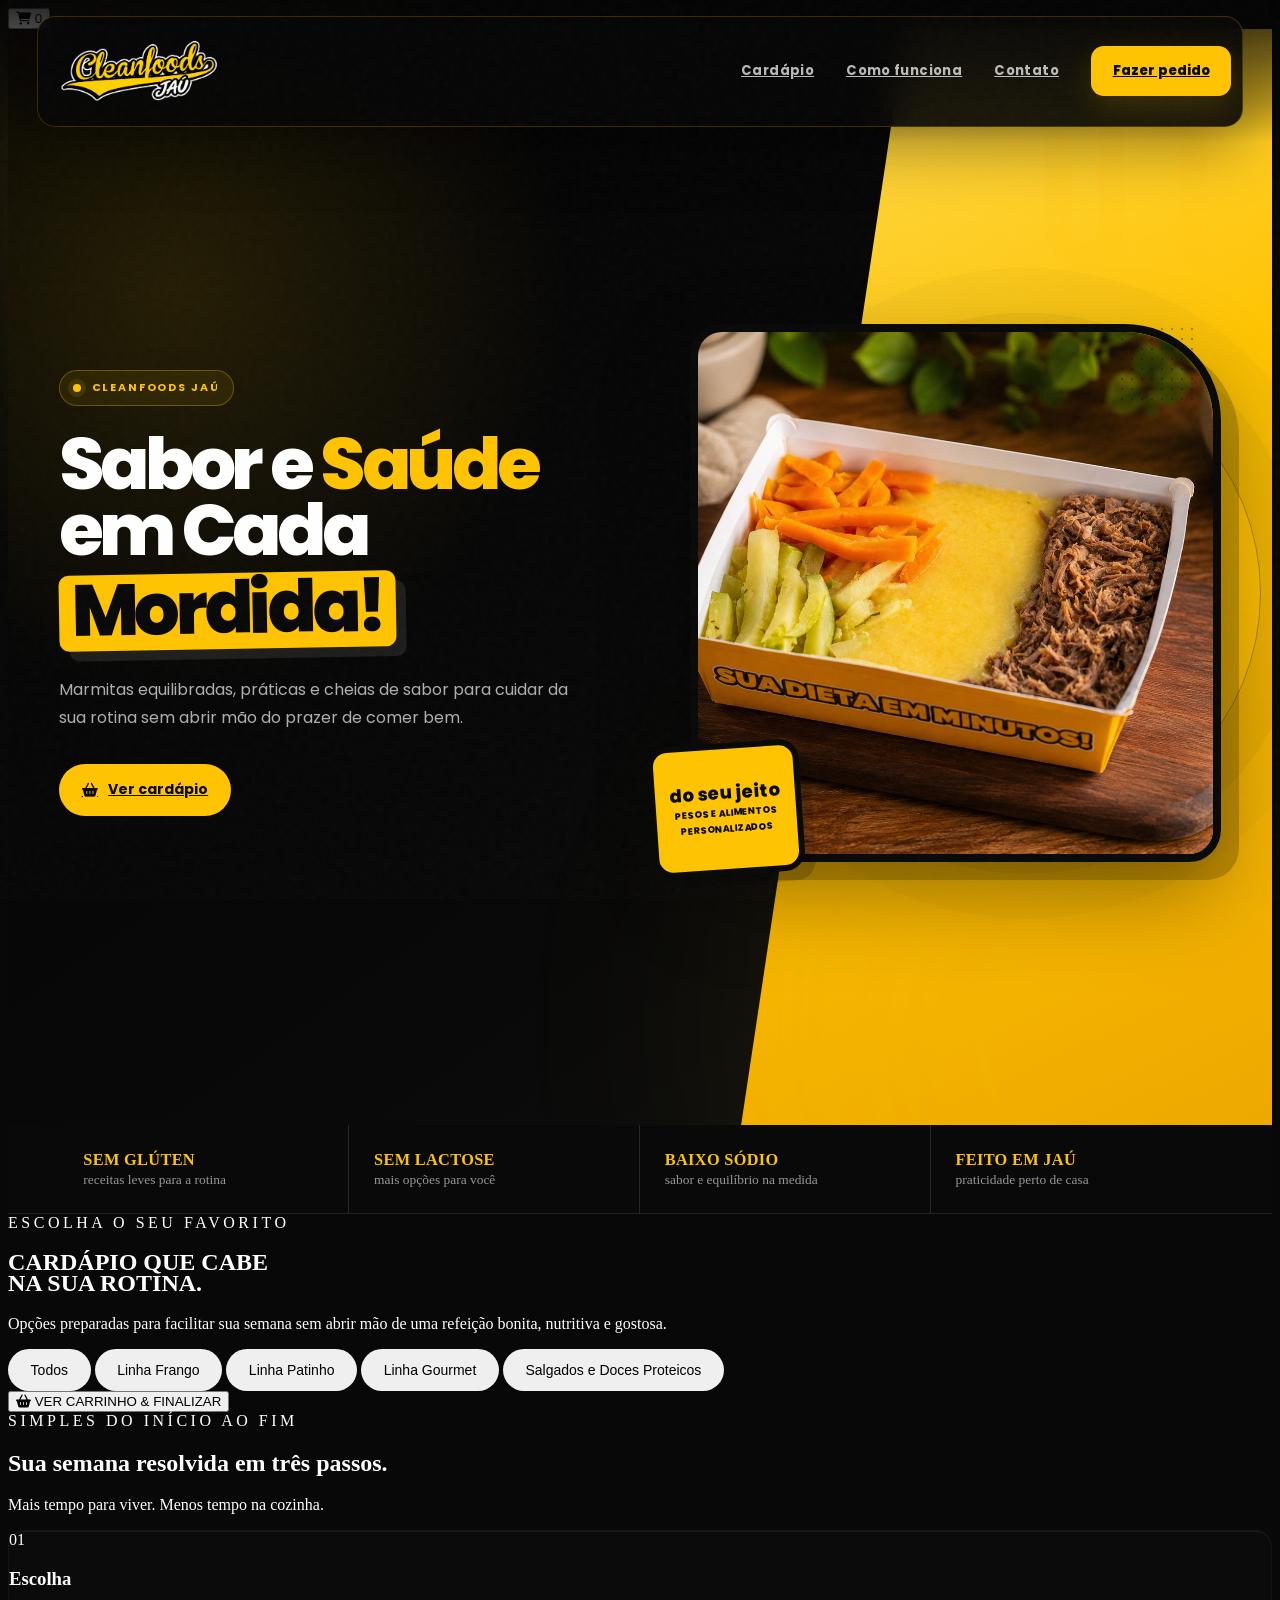
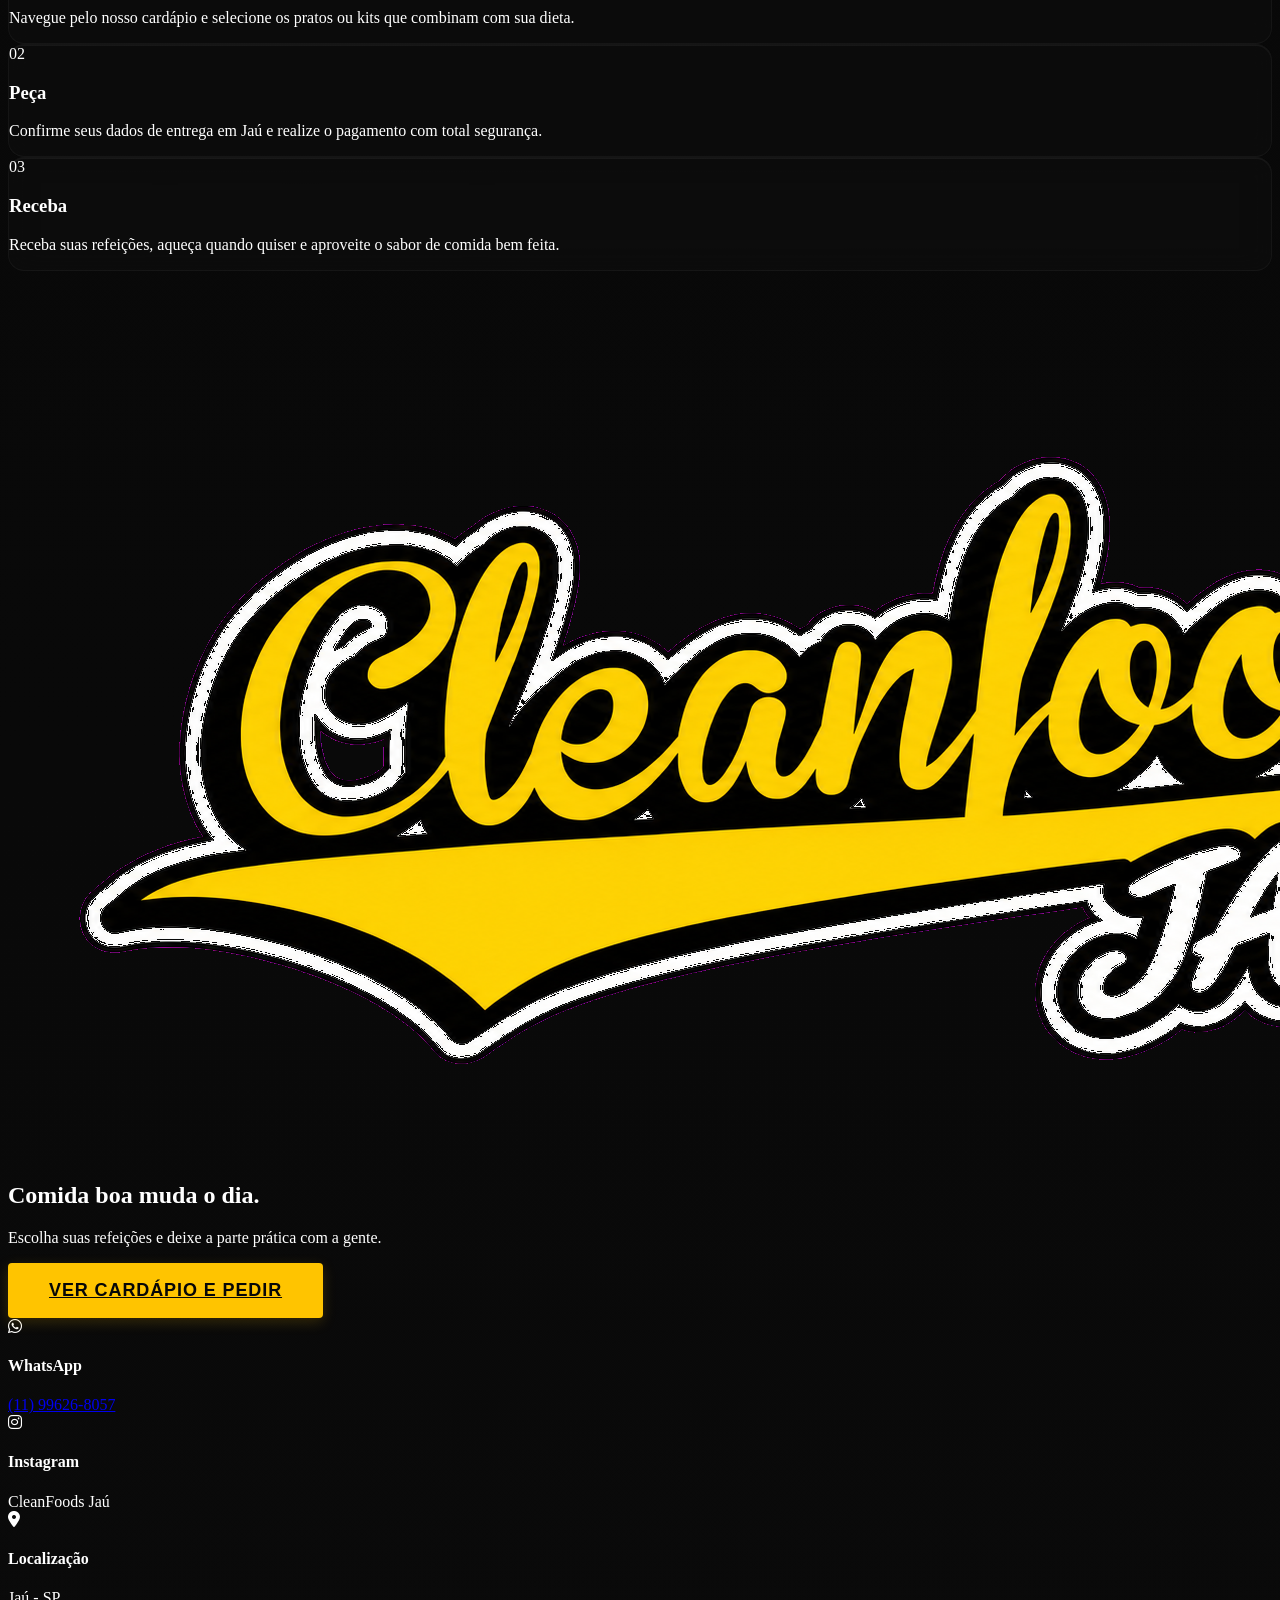
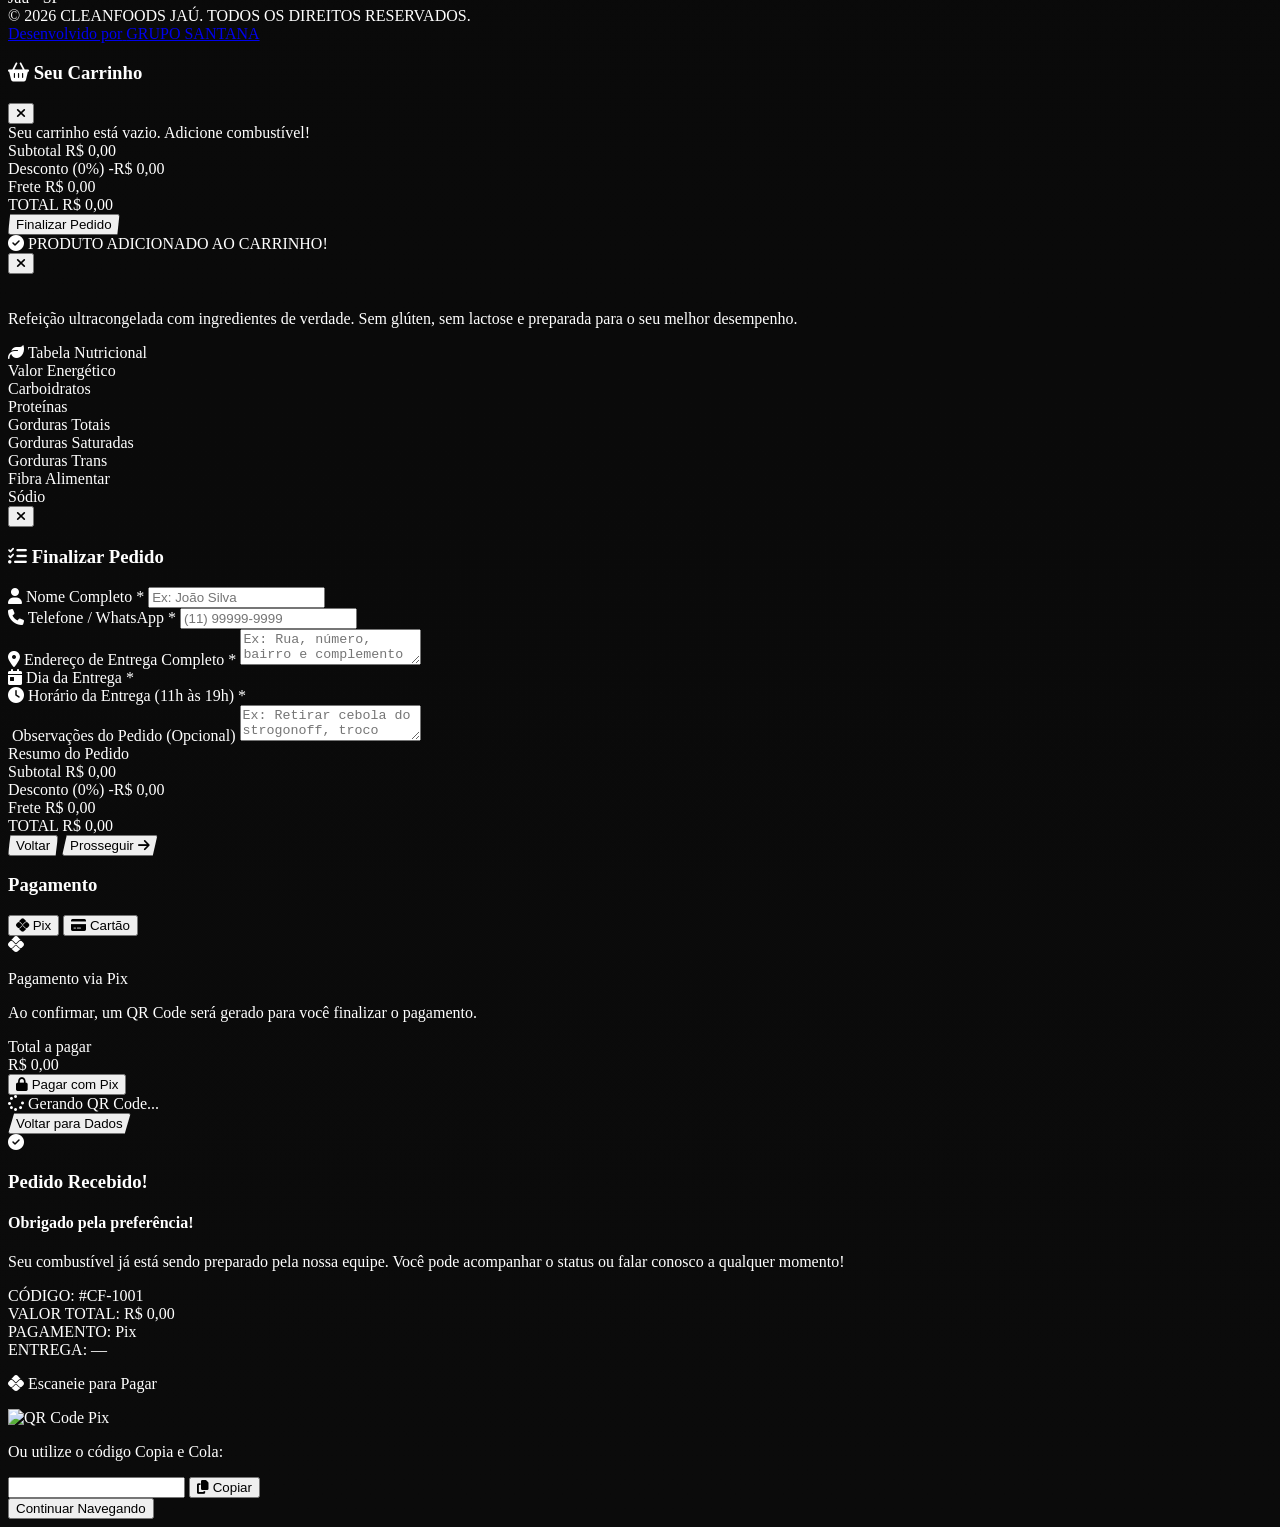
==== index.html @ d638a3a3 "Initial CleanFoods Jau website" ====
<!DOCTYPE html>
<html lang="pt-BR" class="scroll-smooth">

<head>
    <meta charset="UTF-8">
    <meta name="viewport" content="width=device-width, initial-scale=1.0">

    <!-- ===================== SEO PRIMÁRIO ===================== -->
    <title>Marmitas Saudáveis e Personalizadas em Jaú | CleanFoods</title>
    <meta name="description"
        content="Marmitas saudáveis em Jaú, com opções prontas e personalizadas de acordo com a sua dieta. Escolha seu cardápio e peça online.">
    <meta name="keywords"
        content="marmita saudável Jaú, marmita personalizada por dieta, marmitaria fitness em Jaú, comida saudável Jaú, CleanFoods Jaú">
    <meta name="author" content="CleanFoods Jaú">
    <meta name="robots" content="index, follow">

    <!-- ===================== OPEN GRAPH (WhatsApp / Instagram) ===================== -->
    <meta property="og:type" content="website">
    <meta property="og:site_name" content="CleanFoods Jaú">
    <meta property="og:title" content="Marmitas Saudáveis e Personalizadas | CleanFoods Jaú">
    <meta property="og:description"
        content="Marmitas saudáveis em Jaú, com opções de frango, patinho e gourmet. Peça online de domingo a domingo.">
    <meta property="og:image" content="hero-image.png">
    <meta property="og:image:width" content="1200">
    <meta property="og:image:height" content="630">
    <meta property="og:image:alt" content="Marmita fitness CleanFoods com frango grelhado, batata doce e brócolis">
    <meta property="og:locale" content="pt_BR">

    <!-- ===================== TWITTER CARD ===================== -->
    <meta name="twitter:card" content="summary_large_image">
    <meta name="twitter:title" content="Marmitas Saudáveis e Personalizadas | CleanFoods Jaú">
    <meta name="twitter:description"
        content="Marmitas saudáveis, práticas e saborosas em Jaú. Peça online.">
    <meta name="twitter:image" content="hero-image.png">
    <meta name="twitter:image:alt" content="Marmita fitness CleanFoods com frango grelhado, batata doce e brócolis">

    <!-- ===================== FAVICON ===================== -->
    <link rel="icon" type="image/png" href="logo-jau.png">
    <link rel="apple-touch-icon" href="logo-jau.png">

    <!-- ===================== SCHEMA.ORG JSON-LD ===================== -->
    <script type="application/ld+json">
    {
      "@context": "https://schema.org",
      "@graph": [
        {
          "@type": ["Restaurant", "LocalBusiness"],
          "name": "CleanFoods Jaú",
          "alternateName": "CleanFoods Marmitaria Fitness",
          "description": "Marmitaria saudável em Jaú. Marmitas de frango, patinho e opções gourmet com entrega na região.",
          "telephone": "+5511910993953",
          "priceRange": "R$19–R$35",
          "servesCuisine": ["Comida Fitness", "Marmita Saudável", "Comida Fit"],
          "address": {
            "@type": "PostalAddress",
            "addressLocality": "Jaú",
            "addressRegion": "SP",
            "addressCountry": "BR"
          },
          "openingHoursSpecification": [
            {
              "@type": "OpeningHoursSpecification",
              "dayOfWeek": ["Sunday","Monday","Tuesday","Wednesday","Thursday","Friday","Saturday"],
              "opens": "11:00",
              "closes": "19:00"
            }
          ],
          "areaServed": {
            "@type": "City",
            "name": "Jaú"
          },
          "sameAs": [
            "https://wa.me/5511910993953"
          ],
          "hasMenu": "cardapio-completo.html"
        },
        {
          "@type": "Menu",
          "name": "Cardápio CleanFoods",
          "description": "Marmitas fitness com frango, patinho bovino e opções gourmet, nos tamanhos P e G.",
          "hasMenuSection": [
            {
              "@type": "MenuSection",
              "name": "Linha Frango",
              "description": "Marmitas fitness com frango desfiado ou grelhado, acompanhadas de carboidratos naturais e legumes.",
              "hasMenuItem": [
                {
                  "@type": "MenuItem",
                  "name": "Frango Desfiado com Purê de Batata Doce e Legumes",
                  "description": "Marmita fitness de frango desfiado com purê de batata doce e legumes frescos",
                  "offers": {
                    "@type": "Offer",
                    "price": "19.50",
                    "priceCurrency": "BRL",
                    "availability": "https://schema.org/InStock"
                  }
                },
                {
                  "@type": "MenuItem",
                  "name": "Frango Desfiado com Arroz Integral e Legumes",
                  "description": "Marmita fitness de frango desfiado com arroz integral e mix de legumes",
                  "offers": {
                    "@type": "Offer",
                    "price": "19.50",
                    "priceCurrency": "BRL",
                    "availability": "https://schema.org/InStock"
                  }
                }
              ]
            },
            {
              "@type": "MenuSection",
              "name": "Linha Patinho",
              "description": "Marmitas fitness com patinho bovino magro, rico em proteínas.",
              "hasMenuItem": [
                {
                  "@type": "MenuItem",
                  "name": "Patinho Bovino com Arroz Integral e Legumes",
                  "description": "Marmita fitness de patinho bovino magro com arroz integral e legumes",
                  "offers": {
                    "@type": "Offer",
                    "price": "22.50",
                    "priceCurrency": "BRL",
                    "availability": "https://schema.org/InStock"
                  }
                }
              ]
            },
            {
              "@type": "MenuSection",
              "name": "Linha Gourmet",
              "description": "Opções premium de marmita fitness com ingredientes selecionados.",
              "hasMenuItem": [
                {
                  "@type": "MenuItem",
                  "name": "Marmita Gourmet",
                  "description": "Marmita fitness gourmet com ingredientes premium selecionados",
                  "offers": {
                    "@type": "Offer",
                    "price": "27.50",
                    "priceCurrency": "BRL",
                    "availability": "https://schema.org/InStock"
                  }
                }
              ]
            }
          ]
        },
        {
          "@type": "FAQPage",
          "mainEntity": [
            {
              "@type": "Question",
              "name": "A CleanFoods faz entrega em Jaú?",
              "acceptedAnswer": {
                "@type": "Answer",
                "text": "Sim! A CleanFoods Jaú entrega marmitas em Jaú. Entre em contato pelo WhatsApp para confirmar sua área de entrega."
              }
            },
            {
              "@type": "Question",
              "name": "Qual o horário de funcionamento da CleanFoods?",
              "acceptedAnswer": {
                "@type": "Answer",
                "text": "A CleanFoods funciona de domingo a domingo, das 11h às 19h. Faça seu pedido pelo site ou WhatsApp."
              }
            },
            {
              "@type": "Question",
              "name": "As marmitas da CleanFoods são sem glúten e sem lactose?",
              "acceptedAnswer": {
                "@type": "Answer",
                "text": "Sim! Todas as marmitas da CleanFoods são preparadas sem glúten e sem lactose, ideais para quem treina e busca uma alimentação limpa."
              }
            },
            {
              "@type": "Question",
              "name": "Quais são os tamanhos de marmita disponíveis?",
              "acceptedAnswer": {
                "@type": "Answer",
                "text": "As marmitas da CleanFoods estão disponíveis nos tamanhos P (Pequeno) e G (Grande), com preços a partir de R$19,50."
              }
            }
          ]
        }
      ]
    }
    </script>

    <!-- Fonts -->
    <link rel="preconnect" href="https://fonts.googleapis.com">
    <link rel="preconnect" href="https://fonts.gstatic.com" crossorigin>
    <link href="https://fonts.googleapis.com/css2?family=Poppins:wght@400;500;600;700;800&display=swap" rel="stylesheet">
    <link href="https://fonts.googleapis.com/css2?family=Instrument+Serif:ital@0;1&family=Manrope:wght@400;500;600;700;800&display=swap" rel="stylesheet">
    <link href="https://fonts.googleapis.com/css2?family=Bebas+Neue&family=Inter:wght@400;500;600;700&display=swap" rel="stylesheet">
    <link href="https://api.fontshare.com/v2/css?f[]=satoshi@300,400,500,700&display=swap" rel="stylesheet">
    <link href="https://api.fontshare.com/v2/css?f[]=clash-display@400,500,600,700&display=swap" rel="stylesheet">

    <!-- Phosphor Icons -->
    <script src="https://unpkg.com/@phosphor-icons/web"></script>

    <!-- FontAwesome for Icons (Kept for existing icons) -->
    <link rel="stylesheet" href="https://cdnjs.cloudflare.com/ajax/libs/font-awesome/6.4.0/css/all.min.css">

    <!-- Tailwind CSS -->
    <script src="https://cdn.tailwindcss.com"></script>
    <!-- Mercado Pago SDK -->
    <script src="https://sdk.mercadopago.com/js/v2"></script>
    <script>
        tailwind.config = {
            theme: {
                extend: {
                    colors: {
                        'cf-black': '#0a0a0a',
                        'cf-yellow': '#e0a800',
                        'cf-darkgray': '#121212',
                        'cf-gray': '#222222',
                        brand: {
                            bg: '#0a0a0a',
                            card: '#121212',
                            border: '#222222',
                            yellow: '#e0a800',
                        }
                    },

                    boxShadow: {
                        'premium': '0 10px 40px -10px rgba(0,0,0,0.7)',
                        'glow': '0 0 20px rgba(255, 199, 0, 0.15)',
                    },
                    fontFamily: {
                        'heading': ['"Clash Display"', 'sans-serif'],
                        'body': ['"Satoshi"', 'sans-serif'],
                    }
                }
            }
        }
    </script>

    <style>
        :root {
            --black: #0a0a0a;
            --yellow: #e0a800;
        }

        body {
            background-color: var(--black);
            color: #ffffff;
            overflow-x: hidden;
            -webkit-font-smoothing: antialiased;
        }

        /* Custom Scrollbar */
        ::-webkit-scrollbar {
            width: 8px;
        }

        ::-webkit-scrollbar-track {
            background: var(--black);
        }

        ::-webkit-scrollbar-thumb {
            background: var(--yellow);
            border-radius: 10px;
        }

        .btn-primary {
            position: relative;
            display: inline-flex;
            align-items: center;
            justify-content: center;
            background: var(--yellow);
            color: var(--black);
            font-family: 'Satoshi', sans-serif;
            font-weight: 600;
            text-transform: uppercase;
            padding: 1rem 2.5rem;
            font-size: 1.125rem;
            letter-spacing: 0.05em;
            border-radius: 4px;
            transition: transform 0.4s cubic-bezier(0.175, 0.885, 0.32, 1.275), box-shadow 0.3s ease, background 0.3s ease;
            border: 1px solid transparent;
            box-shadow: 0 4px 14px 0 rgba(224, 168, 0, 0.2);
        }

        .btn-primary:hover {
            transform: scale(1.02);
            box-shadow: 0 6px 20px rgba(224, 168, 0, 0.3);
            background: #fff;
            border-color: #fff;
        }

        .btn-primary:active {
            transform: scale(0.98);
        }

        .btn-outline {
            position: relative;
            display: inline-flex;
            align-items: center;
            justify-content: center;
            background: transparent;
            color: var(--yellow);
            font-family: 'Montserrat', sans-serif;
            font-weight: 500;
            text-transform: uppercase;
            padding: 1rem 2.5rem;
            font-size: 1.125rem;
            letter-spacing: 1px;
            border-radius: 4px;
            border: 1px solid var(--yellow);
            transition: all 0.3s ease;
        }

        .btn-outline:hover {
            background: var(--yellow);
            color: var(--black);
            box-shadow: 0 4px 14px 0 rgba(246, 197, 0, 0.39);
        }

        /* Glassmorphism for minimal cards */
        .glass-card {
            background: rgba(18, 18, 18, 0.4);
            backdrop-filter: blur(12px);
            -webkit-backdrop-filter: blur(12px);
            border: 1px solid rgba(255, 255, 255, 0.05);
            border-radius: 12px;
            transition: transform 0.4s cubic-bezier(0.175, 0.885, 0.32, 1.275), border-color 0.3s ease;
            box-shadow: inset 0 1px 0 0 rgba(255, 255, 255, 0.05);
        }

        .glass-card:hover {
            border-color: rgba(224, 168, 0, 0.2);
            transform: translateY(-4px);
        }

        /* Attention Grabber (More subtle) */
        @keyframes subtle-pulse {
            0% {
                box-shadow: 0 0 0 0 rgba(246, 197, 0, 0.4);
            }

            70% {
                box-shadow: 0 0 0 10px rgba(246, 197, 0, 0);
            }

            100% {
                box-shadow: 0 0 0 0 rgba(246, 197, 0, 0);
            }
        }

        .btn-attention {
            animation: subtle-pulse 2s infinite;
        }

        /* Image treatment */
        .img-elegant {
            border-radius: 8px;
            transition: opacity 0.3s ease;
        }

        .img-elegant:hover {
            opacity: 0.9;
        }

        /* Asymmetric Grid for Menu */
        .menu-grid {
            display: grid;
            grid-template-columns: repeat(auto-fit, minmax(280px, 1fr));
            gap: 2rem;
        }

        /* Cart Drawer Slide */
        #cart-drawer.open {
            transform: translateX(0);
        }

        .cart-open-overflow {
            overflow: hidden;
        }

        /* Hide elements for GSAP initialization */
        .reveal-up,
        .reveal-left,
        .reveal-right {
            visibility: visible;
        }

        /* Smoke Video Background (Subtle) */
        #smoke-video {
            position: absolute;
            top: 0;
            left: 0;
            width: 100%;
            height: 100%;
            z-index: 5;
            pointer-events: none;
            object-fit: cover;
            opacity: 0.3;
            /* reduced opacity for minimal vibe */
            mix-blend-mode: screen;
            transition: opacity 0.15s linear;
        }

        /* Responsive height limits ensuring proportional scaling on all screens */
        @media (min-width: 1024px) {
            #hero {
                height: 100vh !important;
                min-height: 100vh !important;
                overflow: hidden !important;
                padding-bottom: clamp(1rem, 2vh, 3rem) !important;
            }

            #hero-header-spacer {
                height: clamp(70px, 14vh, 160px) !important;
            }

            header img { height: 5.25rem !important; }

            #hero-container {
                gap: clamp(1rem, 3vh, 4rem) !important;
            }

            #hero-text-column {
                gap: clamp(0.5rem, 1.5vh, 1.5rem) !important;
                margin-top: clamp(10px, 3vh, 80px) !important;
            }

            #hero-title {
                font-size: clamp(2.5rem, 10vh, 7rem) !important;
                line-height: 1 !important;
            }

            #hero-title .block {
                margin-top: clamp(0.1rem, 1vh, 0.5rem) !important;
            }

            #hero-title .block:first-child {
                margin-top: 0 !important;
            }

            #hero-image-container {
                max-width: clamp(450px, 85vh, 1000px) !important;
            }

            #hero-subtitle {
                font-size: clamp(0.875rem, 1.8vh, 1.125rem) !important;
                max-width: clamp(300px, 45vh, 450px) !important;
            }

            #hero-cta {
                font-size: clamp(0.9rem, 1.8vh, 1.1rem) !important;
                padding: clamp(0.75rem, 1.5vh, 1rem) clamp(1.5rem, 3vh, 2rem) !important;
            }
        }

        /* ===== BRAND MINIMALIST OVERRIDES ===== */
        #smoke-video {
            opacity: 0.15 !important;
            mix-blend-mode: multiply !important;
        }

        /* Smooth text-outline for dark bg only */
        .text-outline {
            -webkit-text-stroke: 1.5px rgba(255, 255, 255, 0.4);
            color: transparent;
        }

        /* Elegant separator */
        .section-divider {
            width: 60px;
            height: 3px;
            background: var(--yellow);
            margin: 0 auto 2rem;
            border-radius: 2px;
        }

        /* Softer card hover */
        .glass-card {
            border-radius: 16px !important;
            border: 1px solid rgba(255, 255, 255, 0.04) !important;
        }

        .glass-card:hover {
            border-color: rgba(246, 197, 0, 0.15) !important;
            transform: translateY(-2px) !important;
        }

        /* Menu section title accent */
        #menu {
            border-top: 1px solid rgba(0, 0, 0, 0.1);
        }

        /* CleanFoods — visual system */
        :root { --yellow: #ffc400; --black: #070707; --ink: #101010; }
        body {
            background: radial-gradient(circle at 12% 4%, rgba(255,196,0,.11), transparent 24rem), linear-gradient(180deg,#070707,#0b0b0b);
        }
        body::before {
            content: ""; position: fixed; inset: 0; pointer-events: none; z-index: 60; opacity: .035;
            background-image: url("data:image/svg+xml,%3Csvg viewBox='0 0 160 160' xmlns='http://www.w3.org/2000/svg'%3E%3Cfilter id='n'%3E%3CfeTurbulence type='fractalNoise' baseFrequency='.8' numOctaves='3' stitchTiles='stitch'/%3E%3C/filter%3E%3Crect width='100%25' height='100%25' filter='url(%23n)' opacity='.7'/%3E%3C/svg%3E");
        }
        header { background: rgba(7,7,7,.82); border-bottom: 1px solid rgba(255,255,255,.08); backdrop-filter: blur(18px); -webkit-backdrop-filter: blur(18px); }
        header img { filter: drop-shadow(0 8px 20px rgba(0,0,0,.35)); }
        .eyebrow { letter-spacing: .22em; text-transform: uppercase; }
        #hero-title { font-size: clamp(3.4rem,8vw,8.5rem) !important; line-height: .9 !important; letter-spacing: -.055em !important; }
        #hero-title .block:last-child { color: #fff !important; }
        #hero-title .text-cf-yellow { position: relative; display: inline-block; }
        #hero-title .text-cf-yellow::after { content:""; position:absolute; left:2%; right:-2%; bottom:-.06em; height:.1em; background:var(--yellow); border-radius:999px; }
        #hero { min-height: 100svh !important; }
        #hero::after { content:""; position:absolute; inset:auto -12rem -14rem auto; width:40rem; height:40rem; border-radius:50%; background:rgba(255,196,0,.08); filter:blur(110px); }
        #hero > .absolute img { object-position: 64% center; }
        #hero > .absolute > div:nth-of-type(1) { background: linear-gradient(to bottom,rgba(7,7,7,.55),transparent 45%,#070707) !important; }
        #hero > .absolute > div:nth-of-type(2) { background: linear-gradient(to right,#070707 4%,rgba(7,7,7,.9) 38%,rgba(7,7,7,.15)) !important; }
        .metric-strip { border-block:1px solid rgba(255,255,255,.1); background:rgba(255,255,255,.025); }
        .metric-card { border-left:1px solid rgba(255,255,255,.12); }
        .metric-card:first-child { border-left:0; }
        #menu { border-top:0 !important; }
        #menu [id^="filter-btn-"] { border:1px solid rgba(255,255,255,.14) !important; border-radius:999px !important; padding:.75rem 1.35rem !important; font-size:.875rem !important; text-transform:none !important; letter-spacing:0 !important; }
        #dishes-grid > div { background:linear-gradient(145deg,rgba(27,27,27,.96),rgba(14,14,14,.96)) !important; border-color:rgba(255,255,255,.09) !important; border-radius:1.5rem !important; box-shadow:0 18px 55px rgba(0,0,0,.28) !important; transition:transform .35s ease,border-color .35s ease !important; }
        #dishes-grid > div:hover { border-color:rgba(255,196,0,.65) !important; transform:translateY(-5px); }
        #dishes-grid img { transition-duration:.7s !important; }
        .step-card { background:#111; border:1px solid rgba(255,255,255,.08); border-radius:1.5rem; }
        .step-number { -webkit-text-stroke:1px rgba(255,196,0,.65); color:transparent; }
        @media (max-width:767px) {
            #hero-title { font-size:clamp(2.85rem,13vw,4rem) !important; line-height:.96 !important; }
            #hero-container, #hero-text-column { width:100% !important; max-width:100% !important; min-width:0 !important; }
            #hero-subtitle { width:100% !important; max-width:100% !important; font-size:1rem !important; line-height:1.7 !important; }
            #hero-cta { width:100%; padding-inline:1rem !important; font-size:.95rem !important; }
            #hero-text-column > .mt-12 { align-items:flex-start !important; }
            #hero-text-column > .mt-12 > span { width:100%; max-width:100%; line-height:1.6; font-size:.65rem; letter-spacing:.09em; overflow-wrap:anywhere; }
            .metric-card:nth-child(3){border-left:0;border-top:1px solid rgba(255,255,255,.12)}
            .metric-card:nth-child(4){border-top:1px solid rgba(255,255,255,.12)}
        }

        /* Hero refinement */
        header {
            position: absolute !important;
            background: linear-gradient(180deg, rgba(5,5,5,.88), rgba(5,5,5,.28) 72%, transparent) !important;
            border-bottom: 0 !important;
            backdrop-filter: none !important;
            -webkit-backdrop-filter: none !important;
        }
        header img { height: 5.25rem !important; max-height: 5.25rem !important; }
        #hero {
            min-height: min(900px, 100svh) !important;
            height: auto !important;
            padding-bottom: 2.5rem !important;
            font-family: 'Poppins', sans-serif;
            isolation: isolate;
        }
        #hero-header-spacer { height: 7.5rem !important; }
        #hero-container { max-width: 80rem; padding-block: clamp(2rem, 8vh, 6rem) !important; }
        #hero-text-column { max-width: 49rem; gap: 0 !important; margin-top: 0 !important; }
        .hero-kicker {
            display: inline-flex; align-items: center; gap: .65rem; width: fit-content;
            margin-bottom: 1.35rem; padding: .55rem .9rem; border-radius: 999px;
            background: rgba(7,7,7,.58); border: 1px solid rgba(255,255,255,.14);
            color: #f4f4f4; font-size: .72rem; font-weight: 600; letter-spacing: .14em; text-transform: uppercase;
            backdrop-filter: blur(12px); -webkit-backdrop-filter: blur(12px);
        }
        .hero-kicker::before { content:""; width:.5rem; height:.5rem; border-radius:50%; background:var(--yellow); box-shadow:0 0 0 5px rgba(255,196,0,.13); }
        #hero-title {
            font-family: 'Poppins', sans-serif !important;
            font-size: clamp(3.1rem, 5.25vw, 5.5rem) !important;
            font-weight: 700 !important;
            line-height: .98 !important;
            letter-spacing: -.055em !important;
            margin-bottom: 1.75rem !important;
            text-wrap: balance;
        }
        #hero-title .hero-line { display:block; }
        #hero-title .hero-highlight {
            display:inline-block; color:var(--yellow); position:relative;
            text-shadow:0 8px 34px rgba(255,196,0,.2);
        }
        #hero-title .hero-highlight::after {
            content:""; position:absolute; left:.02em; right:.02em; bottom:-.08em; height:.08em;
            background:linear-gradient(90deg,var(--yellow),#ffe47a); border-radius:99px;
            transform:rotate(-1deg); transform-origin:left;
        }
        #hero-subtitle {
            font-family:'Poppins',sans-serif !important; font-size:clamp(1rem,1.35vw,1.15rem) !important;
            line-height:1.75 !important; max-width:38rem !important; margin-bottom:2rem !important;
            color:rgba(255,255,255,.76) !important;
        }
        #hero-cta {
            font-family:'Poppins',sans-serif !important; border-radius:999px !important; text-transform:none !important;
            font-size:.98rem !important; font-weight:700 !important; letter-spacing:0 !important;
            padding:1rem 1.65rem !important; box-shadow:0 14px 38px rgba(255,196,0,.22) !important;
        }
        .hero-benefits { margin-top:2.2rem !important; gap:.65rem !important; }
        .hero-benefit {
            display:inline-flex; align-items:center; gap:.5rem; padding:.65rem .85rem; border-radius:999px;
            background:rgba(8,8,8,.56); border:1px solid rgba(255,255,255,.1); color:rgba(255,255,255,.8);
            font-family:'Poppins',sans-serif; font-size:.75rem; font-weight:500; backdrop-filter:blur(10px);
        }
        .hero-benefit i { color:var(--yellow); }
        #hero > .absolute img { object-position:68% center; filter:saturate(.92) contrast(1.04); }
        #hero > .absolute > div:nth-of-type(1) { background:linear-gradient(to bottom,rgba(4,4,4,.48),transparent 48%,#070707 100%) !important; }
        #hero > .absolute > div:nth-of-type(2) { background:linear-gradient(90deg,#070707 3%,rgba(7,7,7,.94) 35%,rgba(7,7,7,.55) 56%,rgba(7,7,7,.08) 82%) !important; }
        #hero > .absolute > div:nth-of-type(3) { background:linear-gradient(90deg,rgba(0,0,0,.14),transparent 68%) !important; }

        @media (max-width: 767px) {
            header { height:5.75rem !important; padding-inline:1rem !important; }
            header img { height:4.5rem !important; max-height:4.5rem !important; }
            header a[href="admin.html"] { display:none !important; }
            #hero { min-height: 820px !important; padding-bottom:2rem !important; }
            #hero-header-spacer { height:6rem !important; }
            #hero-container { padding:3rem 1rem 2rem !important; justify-content:flex-start !important; }
            #hero-title { font-size:clamp(2.7rem,12.5vw,4rem) !important; line-height:1.02 !important; letter-spacing:-.05em !important; }
            #hero-text-column { inline-size:100% !important; max-inline-size:22rem !important; overflow:visible; }
            #hero-subtitle { inline-size:100% !important; max-inline-size:22rem !important; font-size:.92rem !important; line-height:1.65 !important; overflow-wrap:break-word; }
            .hero-kicker { font-size:.64rem; letter-spacing:.1em; }
            #hero-title { font-size:clamp(2.35rem,10.7vw,3.25rem) !important; line-height:1.05 !important; }
            .hero-benefits { align-items:flex-start !important; inline-size:100%; max-inline-size:22rem; }
            .hero-benefit { font-size:.69rem; padding:.58rem .72rem; }
            #hero > .absolute img { object-position:66% center; }
            #hero > .absolute > div:nth-of-type(2) { background:linear-gradient(90deg,rgba(7,7,7,.94) 0%,rgba(7,7,7,.7) 58%,rgba(7,7,7,.25)) !important; }
        }

        /* Hero v3 — editorial split composition */
        #hero.hero-editorial {
            min-height: 850px !important;
            padding: 8.5rem 0 4rem !important;
            background:
                radial-gradient(circle at 12% 18%, rgba(255,196,0,.12), transparent 22rem),
                radial-gradient(circle at 85% 86%, rgba(255,196,0,.06), transparent 26rem),
                #070707;
            font-family:'Manrope',sans-serif;
            overflow:hidden;
        }
        .hero-editorial::before {
            content:"CLEANFOODS"; position:absolute; left:-.04em; bottom:-.17em; z-index:0;
            font-family:'Manrope',sans-serif; font-size:clamp(7rem,16vw,15rem); font-weight:800;
            letter-spacing:-.08em; color:transparent; -webkit-text-stroke:1px rgba(255,255,255,.045);
            white-space:nowrap; pointer-events:none;
        }
        .hero-editorial::after { display:none !important; }
        .hero-editorial__shell {
            width:min(100% - 2.5rem, 80rem); min-height:680px; margin-inline:auto;
            display:grid; grid-template-columns:minmax(0,.93fr) minmax(28rem,1.07fr); gap:clamp(3rem,6vw,6rem);
            align-items:center; position:relative; z-index:2;
        }
        .hero-editorial__copy { max-width:38rem; padding-block:2rem; }
        .hero-editorial__kicker {
            display:flex; align-items:center; gap:.75rem; margin-bottom:1.5rem;
            color:#ffc400; font-size:.72rem; font-weight:800; letter-spacing:.16em; text-transform:uppercase;
        }
        .hero-editorial__kicker::before { content:""; width:2.8rem; height:2px; background:#ffc400; }
        .hero-editorial__title {
            margin:0; color:#fff; font-family:'Manrope',sans-serif;
            font-size:clamp(4.1rem,6.3vw,6.4rem); font-weight:800; line-height:.88; letter-spacing:-.075em;
        }
        .hero-editorial__title span { display:block; }
        .hero-editorial__title .serif-line {
            margin-top:.08em; color:#ffc400; font-family:'Instrument Serif',serif;
            font-size:1.18em; font-weight:400; font-style:italic; letter-spacing:-.035em; line-height:.88;
        }
        .hero-editorial__description {
            max-width:34rem; margin:2rem 0 0; color:rgba(255,255,255,.66);
            font-size:1.02rem; line-height:1.75;
        }
        .hero-editorial__actions { display:flex; flex-wrap:wrap; gap:.75rem; margin-top:2rem; }
        .hero-editorial__primary, .hero-editorial__secondary {
            min-height:3.5rem; padding:.9rem 1.35rem; border-radius:999px;
            display:inline-flex; align-items:center; justify-content:center; gap:.55rem;
            font-size:.9rem; font-weight:800; transition:transform .25s ease,background .25s ease,color .25s ease,border-color .25s ease;
        }
        .hero-editorial__primary { background:#ffc400; color:#070707; box-shadow:0 16px 40px rgba(255,196,0,.18); }
        .hero-editorial__primary:hover { transform:translateY(-2px); background:#fff; }
        .hero-editorial__secondary { color:#fff; border:1px solid rgba(255,255,255,.16); background:rgba(255,255,255,.035); }
        .hero-editorial__secondary:hover { transform:translateY(-2px); border-color:#ffc400; color:#ffc400; }
        .hero-editorial__microcopy { display:flex; gap:1.1rem; flex-wrap:wrap; margin-top:1.6rem; color:rgba(255,255,255,.48); font-size:.72rem; font-weight:600; }
        .hero-editorial__microcopy span { display:flex; align-items:center; gap:.4rem; }
        .hero-editorial__microcopy i { color:#ffc400; }

        .hero-editorial__visual { position:relative; min-height:650px; }
        .hero-editorial__frame {
            position:absolute; inset:0; overflow:hidden; border-radius:2.6rem 2.6rem 8rem 2.6rem;
            border:1px solid rgba(255,255,255,.1); background:#111;
            box-shadow:0 45px 110px rgba(0,0,0,.55);
        }
        .hero-editorial__frame::after {
            content:""; position:absolute; inset:0;
            background:linear-gradient(180deg,transparent 48%,rgba(0,0,0,.72)),linear-gradient(90deg,rgba(0,0,0,.15),transparent 50%);
        }
        .hero-editorial__frame img { width:100%; height:100%; object-fit:cover; object-position:57% center; transform:scale(1.02); }
        .hero-editorial__stamp {
            position:absolute; right:-1.2rem; top:3rem; z-index:3; width:8.2rem; height:8.2rem;
            border-radius:50%; display:grid; place-items:center; text-align:center; padding:1rem;
            background:#ffc400; color:#090909; border:.55rem solid #070707;
            font-family:'Manrope',sans-serif; font-size:.72rem; line-height:1.25; font-weight:800; text-transform:uppercase;
            transform:rotate(7deg); box-shadow:0 18px 45px rgba(0,0,0,.35);
        }
        .hero-editorial__stamp strong { display:block; font-family:'Instrument Serif',serif; font-size:2rem; font-style:italic; line-height:.8; text-transform:none; }
        .hero-editorial__note {
            position:absolute; left:-2rem; bottom:3rem; z-index:3; width:min(18rem,70%);
            padding:1.1rem 1.2rem; border-radius:1.1rem;
            background:rgba(12,12,12,.9); border:1px solid rgba(255,255,255,.12);
            backdrop-filter:blur(18px); box-shadow:0 18px 50px rgba(0,0,0,.38);
        }
        .hero-editorial__note-top { display:flex; align-items:center; gap:.65rem; margin-bottom:.45rem; color:#ffc400; font-size:.68rem; font-weight:800; letter-spacing:.11em; text-transform:uppercase; }
        .hero-editorial__note p { margin:0; color:#fff; font-family:'Instrument Serif',serif; font-size:1.55rem; line-height:1.05; }
        .hero-editorial__stripe {
            position:absolute; right:-3.5rem; bottom:5.2rem; z-index:2; width:17rem; padding:.65rem 1rem;
            background:#ffc400; color:#070707; font-size:.7rem; font-weight:800; letter-spacing:.13em;
            text-align:center; text-transform:uppercase; transform:rotate(-8deg);
        }

        @media (max-width: 1023px) {
            #hero.hero-editorial { min-height:auto !important; padding:7rem 0 4rem !important; }
            .hero-editorial__shell { grid-template-columns:1fr; gap:2rem; }
            .hero-editorial__copy { max-width:44rem; padding-bottom:0; }
            .hero-editorial__visual { min-height:540px; width:min(100%,44rem); }
            .hero-editorial__title { font-size:clamp(4rem,10vw,6rem); }
        }
        @media (max-width: 600px) {
            #hero.hero-editorial { padding:6.5rem 0 3rem !important; }
            .hero-editorial__shell { width:min(100% - 2rem,22rem); min-height:auto; gap:2.2rem; margin-left:1rem; margin-right:0; }
            .hero-editorial__copy { width:100%; padding-top:1rem; }
            .hero-editorial__kicker { margin-bottom:1.2rem; font-size:.62rem; letter-spacing:.11em; }
            .hero-editorial__kicker::before { width:2rem; }
            .hero-editorial__title { font-size:clamp(3rem,14vw,3.7rem); line-height:.92; }
            .hero-editorial__description { margin-top:1.5rem; font-size:.92rem; line-height:1.7; }
            .hero-editorial__actions { flex-direction:column; align-items:stretch; }
            .hero-editorial__primary, .hero-editorial__secondary { width:100%; }
            .hero-editorial__microcopy { gap:.6rem 1rem; }
            .hero-editorial__visual { min-height:470px; width:100%; }
            .hero-editorial__frame { border-radius:1.8rem 1.8rem 5rem 1.8rem; }
            .hero-editorial__stamp { right:-.5rem; top:1.2rem; width:6.6rem; height:6.6rem; border-width:.4rem; font-size:.58rem; }
            .hero-editorial__stamp strong { font-size:1.6rem; }
            .hero-editorial__note { left:-.35rem; bottom:1.2rem; width:73%; padding:.9rem 1rem; }
            .hero-editorial__note p { font-size:1.3rem; }
            .hero-editorial__stripe { right:-4.5rem; bottom:5.8rem; }
        }

        /* Hero v4 — inspired by the supplied restaurant reference */
        .reference-header {
            position:absolute !important; inset:0 0 auto; z-index:40; height:auto !important;
            background:transparent !important; padding:0 !important;
        }
        .reference-header__inner {
            width:min(100% - 3rem,78rem); height:6.5rem; margin-inline:auto;
            display:flex; align-items:center; gap:clamp(2rem,5vw,5rem);
        }
        .reference-header__logo img { width:10.5rem; height:auto !important; max-height:none !important; }
        .reference-header__nav { display:flex; align-items:center; gap:2rem; margin-left:auto; }
        .reference-header__nav a { color:rgba(255,255,255,.66); font-family:'Inter',sans-serif; font-size:.69rem; font-weight:600; letter-spacing:.08em; text-transform:uppercase; transition:color .2s ease; }
        .reference-header__nav a:hover { color:#ffc400; }
        .reference-header__menu { width:2.6rem; height:2.6rem; display:grid; place-items:center; color:#ffc400; border:1px solid rgba(255,196,0,.35); border-radius:.25rem; }

        #hero.hero-reference {
            min-height:780px !important; height:auto !important; padding:6.5rem 0 2.5rem !important;
            background:#080808 !important; overflow:hidden; isolation:isolate; font-family:'Inter',sans-serif;
        }
        .hero-reference::before {
            content:""; position:absolute; inset:0; z-index:-3;
            background:radial-gradient(circle at 73% 46%,rgba(255,196,0,.095),transparent 25rem),radial-gradient(circle at 13% 90%,rgba(255,196,0,.045),transparent 22rem);
        }
        .hero-reference::after { content:""; position:absolute; inset:0; z-index:-2; opacity:.03; background-image:linear-gradient(rgba(255,255,255,.4) 1px,transparent 1px),linear-gradient(90deg,rgba(255,255,255,.4) 1px,transparent 1px); background-size:72px 72px; mask-image:linear-gradient(to right,black,transparent 75%); }
        .hero-reference__shell {
            width:min(100% - 3rem,78rem); min-height:650px; margin-inline:auto;
            display:grid; grid-template-columns:3rem minmax(20rem,.78fr) minmax(30rem,1.22fr) 2rem;
            gap:clamp(1.5rem,3vw,3rem); align-items:center; position:relative;
        }
        .hero-reference__social { display:flex; flex-direction:column; align-items:center; gap:.75rem; }
        .hero-reference__social::before { content:""; width:1px; height:4rem; background:linear-gradient(transparent,rgba(255,196,0,.75)); margin-bottom:.25rem; }
        .hero-reference__social a { width:1.75rem; height:1.75rem; display:grid; place-items:center; border-radius:50%; color:#ffc400; border:1px solid rgba(255,196,0,.32); font-size:.7rem; transition:background .2s,color .2s; }
        .hero-reference__social a:hover { background:#ffc400; color:#080808; }
        .hero-reference__copy { position:relative; z-index:3; padding-left:.5rem; }
        .hero-reference__eyebrow { display:flex; align-items:center; gap:.7rem; margin-bottom:1rem; color:#ffc400; font-size:.64rem; font-weight:700; letter-spacing:.17em; text-transform:uppercase; }
        .hero-reference__eyebrow::before { content:""; width:2rem; height:2px; background:#ffc400; }
        .hero-reference__title { margin:0; font-family:'Bebas Neue',sans-serif; font-size:clamp(5.3rem,7.5vw,7.6rem); font-weight:400; line-height:.78; letter-spacing:.005em; color:#fff; text-transform:uppercase; }
        .hero-reference__title span { display:block; }
        .hero-reference__title .yellow { color:#ffc400; }
        .hero-reference__subline { margin-top:1.25rem; color:#fff; font-family:'Bebas Neue',sans-serif; font-size:1.2rem; letter-spacing:.1em; text-transform:uppercase; }
        .hero-reference__description { max-width:29rem; margin:1rem 0 0; color:rgba(255,255,255,.55); font-size:.84rem; line-height:1.75; }
        .hero-reference__cta { display:inline-flex; align-items:center; gap:.75rem; min-height:3.3rem; margin-top:1.65rem; padding:.8rem 1.5rem; border:1px solid #ffc400; border-radius:.2rem; color:#ffc400; font-size:.72rem; font-weight:700; letter-spacing:.12em; text-transform:uppercase; transition:background .25s,color .25s,transform .25s; }
        .hero-reference__cta:hover { background:#ffc400; color:#080808; transform:translateY(-2px); }
        .hero-reference__visual { position:relative; min-height:620px; }
        .hero-reference__ring { position:absolute; width:min(39vw,36rem); aspect-ratio:1; left:50%; top:50%; transform:translate(-48%,-50%); border:1px solid rgba(255,255,255,.22); border-radius:50%; }
        .hero-reference__ring::before, .hero-reference__ring::after { content:""; position:absolute; border-radius:50%; border:1px solid rgba(255,255,255,.08); }
        .hero-reference__ring::before { inset:6%; }
        .hero-reference__ring::after { inset:15%; border-color:rgba(255,196,0,.12); }
        .hero-reference__plate { position:absolute; width:min(36vw,33rem); aspect-ratio:1; left:50%; top:50%; transform:translate(-50%,-50%); border-radius:50%; overflow:hidden; box-shadow:0 35px 90px rgba(0,0,0,.72); }
        .hero-reference__plate::after { content:""; position:absolute; inset:0; border-radius:50%; box-shadow:inset 0 0 70px rgba(0,0,0,.22); }
        .hero-reference__plate img { width:100%; height:100%; object-fit:cover; object-position:50% 52%; transform:scale(1.05); }
        .hero-reference__accent { position:absolute; left:2%; bottom:8%; width:8.5rem; aspect-ratio:1; border-radius:50%; background:#ffc400; border:.7rem solid #080808; display:grid; place-items:center; color:#080808; text-align:center; font-family:'Bebas Neue',sans-serif; font-size:1.25rem; line-height:.9; letter-spacing:.05em; transform:rotate(-9deg); box-shadow:0 20px 55px rgba(0,0,0,.5); }
        .hero-reference__accent strong { display:block; font-size:2.3rem; }
        .hero-reference__label { position:absolute; right:-1%; bottom:12%; padding:.8rem 1rem; background:rgba(8,8,8,.9); border-left:3px solid #ffc400; color:#fff; font-size:.66rem; font-weight:700; letter-spacing:.1em; text-transform:uppercase; backdrop-filter:blur(12px); }
        .hero-reference__dots { display:flex; flex-direction:column; align-items:center; gap:.7rem; }
        .hero-reference__dots span { width:.3rem; height:.3rem; border-radius:50%; background:rgba(255,255,255,.32); }
        .hero-reference__dots span:first-child { height:1.6rem; border-radius:1rem; background:#ffc400; }

        @media (max-width:1023px) {
            #hero.hero-reference { padding-top:6.5rem !important; }
            .reference-header__nav { display:none; }
            .reference-header__menu { margin-left:auto; }
            .hero-reference__shell { grid-template-columns:minmax(0,.9fr) minmax(23rem,1.1fr); gap:1rem; }
            .hero-reference__social,.hero-reference__dots { display:none; }
            .hero-reference__title { font-size:clamp(4.8rem,10vw,6.5rem); }
            .hero-reference__ring { width:min(52vw,32rem); }
            .hero-reference__plate { width:min(48vw,29rem); }
        }
        @media (max-width:700px) {
            #hero.hero-reference { min-height:auto !important; padding:6.3rem 0 3rem !important; }
            .reference-header__inner,.hero-reference__shell { width:min(100% - 2rem,22rem); margin-left:1rem; margin-right:0; }
            .reference-header__inner { height:5.7rem; }
            .reference-header__logo img { width:9rem; }
            .hero-reference__shell { display:flex; flex-direction:column; align-items:stretch; min-height:0; gap:1rem; }
            .hero-reference__copy { padding:2.2rem 0 0; }
            .hero-reference__title { font-size:clamp(4.7rem,23vw,6rem); line-height:.79; }
            .hero-reference__description { font-size:.82rem; }
            .hero-reference__cta { width:100%; justify-content:center; }
            .hero-reference__visual { min-height:390px; margin-top:.6rem; }
            .hero-reference__ring { width:23rem; max-width:96vw; }
            .hero-reference__plate { width:20.5rem; max-width:86vw; }
            .hero-reference__accent { left:-.5rem; bottom:2%; width:6.4rem; border-width:.5rem; font-size:.95rem; }
            .hero-reference__accent strong { font-size:1.75rem; }
            .hero-reference__label { right:0; bottom:6%; font-size:.56rem; }
        }
        /* CleanFoods — base visual system */
        :root {
            --moema-ink: #102a20;
            --moema-green: #184c35;
            --moema-leaf: #b7d83d;
            --moema-sun: #ffc914;
            --moema-cream: #f5f2e9;
        }

        .moema-header {
            position: absolute; inset: 0 0 auto; z-index: 45; padding: 1.25rem 0;
        }
        .moema-header__inner {
            width: min(92%, 1280px); margin: 0 auto; display: flex; align-items: center; gap: 2rem;
        }
        .moema-header__logo img { width: 178px; height: auto; }
        .moema-header__nav { display: flex; align-items: center; gap: 2rem; margin-left: auto; }
        .moema-header__nav a { color: rgba(255,255,255,.82); font-size: .82rem; font-weight: 700; }
        .moema-header__nav a:hover { color: var(--moema-sun); }
        .moema-header__cta {
            display: inline-flex; align-items: center; justify-content: center; min-height: 46px; padding: 0 1.2rem;
            border-radius: 999px; background: var(--moema-sun); color: #101a14; font-size: .82rem; font-weight: 800;
        }

        .moema-hero {
            min-height: 780px; position: relative; overflow: hidden; color: #fff;
            background: radial-gradient(circle at 76% 40%, rgba(183,216,61,.18), transparent 26%), linear-gradient(122deg, #0b251a 0%, #184c35 58%, #123825 100%);
        }
        .moema-hero::after {
            content: ""; position: absolute; inset: auto -10% -35% 38%; height: 68%; border-radius: 50%;
            border: 1px solid rgba(255,255,255,.12); box-shadow: 0 0 0 70px rgba(255,255,255,.025), 0 0 0 140px rgba(255,255,255,.018);
        }
        .moema-hero__grid {
            width: min(92%, 1280px); min-height: 780px; margin: 0 auto; padding: 9.5rem 0 5rem;
            display: grid; grid-template-columns: .92fr 1.08fr; align-items: center; gap: clamp(2rem, 5vw, 6rem); position: relative; z-index: 2;
        }
        .moema-kicker { display: flex; align-items: center; gap: .75rem; color: var(--moema-sun); font-size: .76rem; font-weight: 800; letter-spacing: .18em; text-transform: uppercase; }
        .moema-kicker::before { content: ""; width: 2.3rem; height: 2px; background: currentColor; }
        .moema-hero h1 { margin: 1.25rem 0 1.35rem; max-width: 670px; font-family: 'Clash Display', sans-serif; font-size: clamp(4.2rem, 7vw, 7.4rem); line-height: .86; letter-spacing: -.055em; font-weight: 600; }
        .moema-hero h1 em { display: block; color: var(--moema-sun); font-family: 'Instrument Serif', serif; font-weight: 400; }
        .moema-hero__copy > p { max-width: 580px; color: rgba(255,255,255,.74); font-size: 1.12rem; line-height: 1.75; }
        .moema-hero__actions { display: flex; flex-wrap: wrap; align-items: center; gap: .9rem; margin-top: 2.1rem; }
        .moema-btn { min-height: 54px; padding: 0 1.5rem; border-radius: 999px; display: inline-flex; align-items: center; justify-content: center; gap: .65rem; font-weight: 800; }
        .moema-btn--primary { background: var(--moema-sun); color: #101a14; }
        .moema-btn--ghost { border: 1px solid rgba(255,255,255,.28); color: #fff; }
        .moema-btn:hover { transform: translateY(-2px); }
        .moema-hero__visual { position: relative; min-height: 530px; }
        .moema-hero__photo { position: absolute; inset: 0 0 0 4%; border-radius: 2.2rem 2.2rem 8rem 2.2rem; overflow: hidden; box-shadow: 0 32px 80px rgba(0,0,0,.35); transform: rotate(2deg); }
        .moema-hero__photo img { width: 100%; height: 100%; object-fit: cover; }
        .moema-hero__badge { position: absolute; left: -2rem; bottom: 2.2rem; width: 148px; aspect-ratio: 1; border-radius: 50%; display: grid; place-items: center; text-align: center; background: var(--moema-sun); color: #102a20; border: 8px solid #184c35; font-size: .78rem; line-height: 1.2; font-weight: 800; text-transform: uppercase; transform: rotate(-8deg); }
        .moema-hero__badge strong { display: block; font-family: 'Instrument Serif', serif; font-size: 2.3rem; font-weight: 400; text-transform: none; }
        .moema-proof { background: var(--moema-cream); color: var(--moema-ink); }
        .moema-proof__inner { width: min(92%, 1280px); margin: 0 auto; display: grid; grid-template-columns: repeat(4, 1fr); }
        .moema-proof__item { padding: 1.55rem; border-right: 1px solid rgba(16,42,32,.12); }
        .moema-proof__item:last-child { border: 0; }
        .moema-proof__item strong { display: block; font-size: 1.02rem; }
        .moema-proof__item span { color: #66776d; font-size: .84rem; }

        .custom-meals { background: var(--moema-cream); color: var(--moema-ink); padding: 7.5rem 0; position: relative; overflow: hidden; }
        .custom-meals__shell { width: min(92%, 1280px); margin: 0 auto; display: grid; grid-template-columns: .82fr 1.18fr; gap: clamp(3rem, 7vw, 7rem); align-items: start; }
        .custom-meals__intro { position: sticky; top: 2rem; }
        .custom-meals__eyebrow { color: var(--moema-green); font-size: .76rem; font-weight: 800; letter-spacing: .18em; text-transform: uppercase; }
        .custom-meals h2 { margin: 1rem 0 1.3rem; font-family: 'Clash Display', sans-serif; font-size: clamp(3rem, 5.5vw, 5.5rem); line-height: .93; letter-spacing: -.055em; }
        .custom-meals h2 em { color: var(--moema-green); font-family: 'Instrument Serif', serif; font-weight: 400; }
        .custom-meals__intro p { color: #5d6c63; font-size: 1.04rem; line-height: 1.75; }
        .custom-meals__steps { margin-top: 2rem; display: grid; gap: .8rem; }
        .custom-meals__step { display: flex; gap: .9rem; align-items: center; font-weight: 700; }
        .custom-meals__step span { width: 2rem; height: 2rem; border-radius: 50%; display: grid; place-items: center; background: var(--moema-green); color: #fff; font-size: .75rem; }
        .diet-builder { padding: clamp(1.4rem, 3vw, 2.4rem); border-radius: 2rem; background: #fff; box-shadow: 0 28px 80px rgba(16,42,32,.12); }
        .diet-builder__head { display: flex; align-items: flex-start; justify-content: space-between; gap: 1rem; margin-bottom: 2rem; }
        .diet-builder__head h3 { font-family: 'Clash Display', sans-serif; font-size: 1.75rem; font-weight: 600; }
        .diet-builder__head span { padding: .45rem .8rem; border-radius: 999px; background: #eaf2d3; color: var(--moema-green); font-size: .72rem; font-weight: 800; }
        .diet-field { margin-bottom: 1.65rem; }
        .diet-label { display: block; margin-bottom: .7rem; font-size: .82rem; font-weight: 800; }
        .diet-options { display: flex; flex-wrap: wrap; gap: .55rem; }
        .diet-options input { position: absolute; opacity: 0; pointer-events: none; }
        .diet-options label { padding: .72rem 1rem; border: 1px solid #dce4df; border-radius: .8rem; color: #516158; font-size: .86rem; font-weight: 700; cursor: pointer; transition: .2s ease; }
        .diet-options input:checked + label { background: var(--moema-green); border-color: var(--moema-green); color: #fff; box-shadow: 0 7px 20px rgba(24,76,53,.2); }
        .diet-textarea { width: 100%; min-height: 96px; resize: vertical; padding: .9rem 1rem; border: 1px solid #dce4df; border-radius: .8rem; outline: none; color: var(--moema-ink); }
        .diet-textarea:focus { border-color: var(--moema-green); box-shadow: 0 0 0 3px rgba(24,76,53,.1); }
        .diet-submit { width: 100%; min-height: 56px; border: 0; border-radius: 999px; background: var(--moema-sun); color: #102a20; font-weight: 900; cursor: pointer; }
        .diet-note { margin-top: .85rem; color: #76827b; text-align: center; font-size: .75rem; }

        @media (max-width: 900px) {
            .moema-header__nav { display: none; }
            .moema-header__cta { margin-left: auto; }
            .moema-hero__grid { grid-template-columns: 1fr; padding-top: 8.5rem; }
            .moema-hero__visual { min-height: 440px; }
            .moema-proof__inner { grid-template-columns: 1fr 1fr; }
            .moema-proof__item:nth-child(2) { border-right: 0; }
            .custom-meals__shell { grid-template-columns: 1fr; }
            .custom-meals__intro { position: static; }
        }
        @media (max-width: 560px) {
            .moema-header__logo img { width: 140px; }
            .moema-header__cta { min-height: 42px; padding: 0 .9rem; font-size: .72rem; }
            .moema-hero { min-height: auto; }
            .moema-hero__grid { min-height: 0; padding-bottom: 3rem; }
            .moema-hero h1 { font-size: clamp(3.7rem, 17vw, 5.2rem); }
            .moema-hero__visual { min-height: 350px; }
            .moema-hero__photo { left: 0; border-radius: 1.5rem 1.5rem 5rem 1.5rem; }
            .moema-hero__badge { width: 112px; left: -.6rem; bottom: -1rem; border-width: 5px; }
            .moema-proof__item { padding: 1.1rem .8rem; }
            .diet-builder__head { display: block; }
            .diet-builder__head span { display: inline-block; margin-top: .6rem; }
        }

        /* Rebrand Moema — black kitchen / yellow energy */
        :root {
            --moema-ink: #080808;
            --moema-green: #ffc400;
            --moema-leaf: #ffc400;
            --moema-sun: #ffc400;
            --moema-cream: #0d0d0d;
        }
        .moema-header { border-bottom: 1px solid rgba(255,255,255,.1); }
        .moema-header__inner { min-height: 66px; }
        .moema-header__logo img { filter: drop-shadow(0 8px 22px rgba(0,0,0,.55)); }
        .moema-header__nav a { position: relative; letter-spacing: .03em; }
        .moema-header__nav a::after { content: ""; position: absolute; height: 2px; left: 0; right: 100%; bottom: -.55rem; background: #ffc400; transition: right .25s ease; }
        .moema-header__nav a:hover::after { right: 0; }
        .moema-header__cta { border-radius: .35rem; color: #080808; box-shadow: 6px 6px 0 #fff; }

        .moema-hero {
            min-height: 800px;
            background-color: #070707;
            background-image: linear-gradient(rgba(255,255,255,.035) 1px, transparent 1px), linear-gradient(90deg, rgba(255,255,255,.035) 1px, transparent 1px), radial-gradient(circle at 76% 45%, rgba(255,196,0,.13), transparent 30%);
            background-size: 64px 64px, 64px 64px, auto;
        }
        .moema-hero::before { content: ""; position: absolute; top: 0; right: 0; width: 12%; height: 100%; background: #ffc400; clip-path: polygon(72% 0,100% 0,100% 100%,0 100%); }
        .moema-hero::after { border-color: rgba(255,196,0,.18); box-shadow: 0 0 0 70px rgba(255,196,0,.035), 0 0 0 140px rgba(255,196,0,.018); }
        .moema-hero__grid { min-height: 800px; grid-template-columns: .88fr 1.12fr; }
        .moema-kicker { color: #ffc400; }
        .moema-hero h1 { max-width: 600px; font-size: clamp(4.7rem, 7.7vw, 8rem); line-height: .82; text-transform: uppercase; letter-spacing: -.045em; }
        .moema-hero h1 em { color: #ffc400; font-family: 'Bebas Neue', sans-serif; font-style: normal; letter-spacing: -.015em; }
        .moema-hero__copy > p { color: rgba(255,255,255,.68); max-width: 535px; }
        .moema-btn { border-radius: .35rem; text-transform: uppercase; font-size: .8rem; letter-spacing: .06em; }
        .moema-btn--primary { color: #080808; box-shadow: 7px 7px 0 #fff; }
        .moema-btn--ghost { background: #111; border-color: rgba(255,255,255,.2); }
        .moema-hero__visual { min-height: 540px; }
        .moema-hero__photo { inset: 1rem 0 0 3%; border: 1px solid rgba(255,255,255,.18); border-bottom: 12px solid #ffc400; border-radius: .35rem; box-shadow: 28px 28px 0 rgba(255,196,0,.14); transform: none; }
        .moema-hero__photo::after { content: "CLEANFOODS / JAÚ"; position: absolute; left: 0; bottom: 0; padding: .7rem 1rem; background: #080808; color: #ffc400; font-size: .68rem; font-weight: 900; letter-spacing: .17em; }
        .moema-hero__badge { left: -1.7rem; bottom: 1.6rem; border-radius: .35rem; border: 5px solid #080808; color: #080808; transform: rotate(-5deg); box-shadow: 9px 9px 0 #fff; }

        .moema-proof { background: #ffc400; color: #080808; border-bottom: 1px solid #080808; }
        .moema-proof__item { border-color: rgba(8,8,8,.25); }
        .moema-proof__item strong { text-transform: uppercase; letter-spacing: .02em; }
        .moema-proof__item span { color: rgba(8,8,8,.65); }

        #menu { background: #080808; }
        #menu::before { content: "01"; position: absolute; top: 4.5rem; right: 4vw; color: rgba(255,196,0,.08); font-family: 'Bebas Neue', sans-serif; font-size: 15rem; line-height: 1; pointer-events: none; }
        #menu h2 { text-transform: uppercase; line-height: .9; }

        .custom-meals { background: #ffc400; color: #080808; padding: 8rem 0; }
        .custom-meals::before { content: "PERSONALIZADAS"; position: absolute; left: -1rem; bottom: -2rem; color: rgba(8,8,8,.08); font-family: 'Bebas Neue', sans-serif; font-size: clamp(7rem,16vw,16rem); line-height: .8; white-space: nowrap; }
        .custom-meals__eyebrow { color: #080808; }
        .custom-meals h2 { text-transform: uppercase; }
        .custom-meals h2 em { color: #080808; font-family: 'Bebas Neue', sans-serif; font-style: normal; }
        .custom-meals__intro p { color: rgba(8,8,8,.7); }
        .custom-meals__step span { border-radius: .2rem; background: #080808; color: #ffc400; }
        .diet-builder { position: relative; background: #0c0c0c; color: #fff; border: 1px solid rgba(255,255,255,.13); border-radius: .5rem; box-shadow: 18px 18px 0 #fff; }
        .diet-builder__head h3 { text-transform: uppercase; }
        .diet-builder__head span { border-radius: .2rem; background: #ffc400; color: #080808; }
        .diet-options label { border-color: #343434; border-radius: .25rem; color: #bdbdbd; background: #171717; }
        .diet-options input:checked + label { background: #ffc400; border-color: #ffc400; color: #080808; box-shadow: none; }
        .diet-textarea { border-color: #343434; border-radius: .25rem; background: #171717; color: #fff; }
        .diet-textarea:focus { border-color: #ffc400; box-shadow: 0 0 0 3px rgba(255,196,0,.14); }
        .diet-submit { border-radius: .25rem; color: #080808; text-transform: uppercase; letter-spacing: .05em; }
        .diet-note { color: #888; }

        @media (max-width: 900px) {
            .moema-hero::before { width: 5%; }
            .moema-hero { min-height: auto; }
            .moema-hero__grid { min-height: 0; grid-template-columns: 1fr; padding-bottom: 5rem; }
            .moema-hero h1 { font-size: clamp(4.3rem, 13vw, 6.6rem); }
            .moema-hero__visual { min-height: 470px; margin-top: 1rem; }
            .moema-hero__photo { inset: 0; }
            .diet-builder { box-shadow: 10px 10px 0 #fff; }
        }
        @media (max-width: 560px) {
            .moema-header__cta { box-shadow: 4px 4px 0 #fff; }
            .moema-hero h1 { font-size: clamp(3.75rem, 17vw, 5rem); }
            .moema-hero__actions { align-items: stretch; }
            .moema-btn { width: 100%; }
            .moema-hero__visual { min-height: 350px; margin-top: .75rem; }
            .moema-hero__photo { border-radius: .3rem; box-shadow: 12px 12px 0 rgba(255,196,0,.2); }
            .moema-hero__badge { box-shadow: 5px 5px 0 #fff; }
            .moema-proof__item { min-height: 92px; }
            .custom-meals { padding: 6rem 0; }
            .diet-builder { box-shadow: 7px 7px 0 #fff; }
        }

        /* Hero minimalista */
        .moema-header { border-bottom: 0; padding-top: 1.5rem; }
        .moema-header__cta { border-radius: 999px; box-shadow: none; padding-inline: 1.35rem; }
        .moema-header__nav a::after { bottom: -.35rem; }
        .moema-hero {
            min-height: 760px;
            background: #080808;
        }
        .moema-hero::before,
        .moema-hero::after { display: none; }
        .moema-hero__grid {
            min-height: 760px;
            grid-template-columns: minmax(0, .9fr) minmax(420px, 1.1fr);
            gap: clamp(3rem, 7vw, 7.5rem);
            padding-top: 8.5rem;
            padding-bottom: 4rem;
        }
        .moema-kicker { gap: .65rem; font-size: .72rem; letter-spacing: .2em; }
        .moema-kicker::before { width: 1.5rem; }
        .moema-hero h1 {
            max-width: 620px;
            margin: 1.5rem 0 1.5rem;
            font-family: 'Clash Display', sans-serif;
            font-size: clamp(4rem, 6vw, 6.5rem);
            font-weight: 500;
            line-height: .93;
            letter-spacing: -.055em;
            text-transform: none;
        }
        .moema-hero h1 em {
            display: block;
            margin-top: .15em;
            font-family: 'Instrument Serif', serif;
            font-size: 1.08em;
            font-style: italic;
            font-weight: 400;
            line-height: .8;
            letter-spacing: -.035em;
            text-transform: none;
        }
        .moema-hero__copy > p { max-width: 500px; color: rgba(255,255,255,.62); font-size: 1.05rem; line-height: 1.75; }
        .moema-hero__actions { margin-top: 2rem; gap: 1.1rem; }
        .moema-btn { min-height: 52px; border-radius: 999px; padding-inline: 1.45rem; text-transform: none; font-size: .88rem; letter-spacing: 0; }
        .moema-btn--primary { box-shadow: none; }
        .moema-btn--ghost { padding-inline: .35rem; border: 0; border-radius: 0; background: transparent; color: rgba(255,255,255,.8); border-bottom: 1px solid rgba(255,255,255,.35); }
        .moema-hero__visual { min-height: 510px; }
        .moema-hero__photo {
            inset: 0;
            border: 0;
            border-radius: 1.5rem;
            box-shadow: none;
            overflow: hidden;
        }
        .moema-hero__photo::after { display: none; }
        .moema-hero__photo img { object-position: 55% center; }
        .moema-hero__badge { display: none; }

        @media (max-width: 900px) {
            .moema-hero__grid { grid-template-columns: 1fr; gap: 3rem; padding-top: 8rem; padding-bottom: 4rem; }
            .moema-hero h1 { max-width: 680px; }
            .moema-hero__visual { min-height: 430px; margin-top: 0; }
        }
        @media (max-width: 560px) {
            .moema-header { padding-top: 1rem; }
            .moema-header__cta { box-shadow: none; }
            .moema-hero__grid { padding-top: 7.5rem; gap: 2.5rem; }
            .moema-hero h1 { font-size: clamp(3.35rem, 15vw, 4.6rem); }
            .moema-hero__copy > p { font-size: 1rem; }
            .moema-hero__actions { gap: .85rem; }
            .moema-btn { width: auto; }
            .moema-btn--primary { flex: 1 1 100%; }
            .moema-btn--ghost { margin-inline: auto; }
            .moema-hero__visual { min-height: 310px; }
            .moema-hero__photo { border-radius: 1rem; box-shadow: none; }
        }

        /* CleanFoods Jaú — hero premium preta e amarela */
        :root {
            --jau-ink: #090909;
            --jau-yellow: #ffc400;
            --jau-paper: #f5f0e6;
        }
        .moema-header { padding: 1rem 0; font-family: 'Poppins', sans-serif; }
        .moema-header__inner {
            width: min(92%, 1280px); min-height: 72px; padding: .55rem .7rem .55rem 1rem;
            border: 1px solid rgba(255,196,0,.2); border-radius: 1.15rem;
            background: rgba(7,7,7,.9); box-shadow: 0 20px 60px rgba(0,0,0,.38);
            backdrop-filter: blur(18px); -webkit-backdrop-filter: blur(18px);
        }
        .moema-header__logo img { width: 168px; filter: none; }
        .moema-header__nav a { color: rgba(255,255,255,.72); }
        .moema-header__nav a:hover { color: var(--jau-yellow); }
        .moema-header__nav a::after { background: var(--jau-yellow); }
        .moema-header__cta {
            min-height: 50px; border-radius: .8rem; background: var(--jau-yellow); color: var(--jau-ink);
            box-shadow: 0 10px 30px rgba(255,196,0,.16); transition: transform .25s ease, background .25s ease;
        }
        .moema-header__cta:hover { transform: translateY(-2px); background: #ffd84d; }
        .moema-hero {
            min-height: 840px; color: #fff; isolation: isolate; font-family: 'Poppins', sans-serif;
            background:
                radial-gradient(circle at 13% 24%, rgba(255,196,0,.13), transparent 25rem),
                linear-gradient(145deg, #030303 0%, #090909 66%, #111 100%);
        }
        .moema-hero::before {
            display: block; content: ""; position: absolute; inset: 0 0 0 auto; z-index: -2; width: 42%; height: 100%;
            background: linear-gradient(155deg, #ffdc54 0%, var(--jau-yellow) 42%, #eda600 100%);
            clip-path: polygon(31% 0,100% 0,100% 100%,0 100%);
        }
        .moema-hero::after {
            display: block; content: "SABOR"; position: absolute; left: -.04em; bottom: -.18em; z-index: -1;
            color: transparent; -webkit-text-stroke: 1px rgba(255,196,0,.085);
            font-family: 'Poppins', sans-serif; font-size: clamp(10rem,20vw,21rem); font-weight: 800;
            line-height: .78; letter-spacing: -.07em; pointer-events: none;
        }
        .moema-hero__grid {
            min-height: 840px; grid-template-columns: minmax(0,.96fr) minmax(430px,1.04fr);
            gap: clamp(3rem,5vw,5.5rem); padding-top: 9rem; padding-bottom: 4.5rem;
        }
        .moema-hero__copy { position: relative; z-index: 3; }
        .moema-kicker {
            width: fit-content; padding: .55rem .85rem; border: 1px solid rgba(255,196,0,.3); border-radius: 999px;
            background: rgba(255,196,0,.08); color: var(--jau-yellow); font-family: 'Poppins', sans-serif;
            font-size: .68rem; font-weight: 700; letter-spacing: .17em;
        }
        .moema-kicker::before { width: .5rem; height: .5rem; border-radius: 50%; background: var(--jau-yellow); box-shadow: 0 0 0 5px rgba(255,196,0,.1); }
        .moema-hero h1 {
            max-width: 720px; margin: 1.55rem 0 1.65rem; color: #fff; font-family: 'Poppins', sans-serif;
            font-size: clamp(3.9rem,5.65vw,6.25rem); font-weight: 800; line-height: .92; letter-spacing: -.06em;
        }
        .moema-hero h1 > span { display: block; }
        .moema-hero h1 strong { color: var(--jau-yellow); font-weight: 800; }
        .moema-hero h1 .hero-impact {
            position: relative; width: fit-content; margin-top: .13em; padding: .03em .17em .1em;
            color: var(--jau-ink); background: var(--jau-yellow); border-radius: .14em;
            box-shadow: 10px 10px 0 rgba(255,255,255,.09); transform: rotate(-1deg);
        }
        .moema-hero__copy > p { max-width: 560px; color: rgba(255,255,255,.68); font-family: 'Poppins', sans-serif; font-size: 1rem; line-height: 1.75; }
        .moema-hero__actions { margin-top: 2rem; }
        .moema-btn { font-family: 'Poppins', sans-serif; font-weight: 700; }
        .moema-btn--primary { background: var(--jau-yellow); color: var(--jau-ink); }
        .moema-btn--primary:hover { background: #fff; color: var(--jau-ink); }
        .moema-btn--ghost { color: rgba(255,255,255,.82); border-color: rgba(255,255,255,.34); }
        .moema-hero__visual { min-height: 570px; isolation: isolate; }
        .moema-hero__visual::before {
            content: ""; position: absolute; width: 82%; aspect-ratio: 1; right: -7%; top: 50%; z-index: -2;
            border: 1px solid rgba(9,9,9,.32); border-radius: 50%; transform: translateY(-50%);
            box-shadow: 0 0 0 45px rgba(9,9,9,.045), 0 0 0 90px rgba(9,9,9,.025);
        }
        .moema-hero__visual::after {
            content: ""; position: absolute; right: 1.5rem; top: 1rem; z-index: 2; width: 5rem; height: 5rem;
            background-image: radial-gradient(#090909 1.5px, transparent 1.5px); background-size: 10px 10px; opacity: .34;
        }
        .moema-hero__photo {
            inset: 1rem 0 1rem 2.5rem; border: 8px solid var(--jau-ink); border-radius: 2rem 6rem 2rem 2rem;
            box-shadow: 18px 18px 0 rgba(9,9,9,.2), 0 35px 85px rgba(0,0,0,.34); transform: none;
        }
        .moema-hero__photo img { object-position: 55% center; }
        .moema-hero__badge {
            display: grid; left: 0; bottom: .2rem; width: 152px; min-height: 132px; aspect-ratio: auto; padding: .8rem .65rem;
            border: 6px solid var(--jau-ink); box-sizing: border-box;
            border-radius: 1.25rem; background: var(--jau-yellow); color: var(--jau-ink);
            box-shadow: 10px 10px 0 rgba(9,9,9,.18); transform: rotate(-4deg);
        }
        .moema-hero__badge > div { width: 100%; display: grid; justify-items: center; gap: .3rem; }
        .moema-hero__badge strong { font-family: 'Poppins', sans-serif; font-size: 1.12rem; font-weight: 800; line-height: 1.05; white-space: nowrap; }
        .moema-hero__badge span { display: block; font-family: 'Poppins', sans-serif; font-size: .58rem; font-weight: 800; line-height: 1.2; letter-spacing: -.015em; white-space: nowrap; }
        .moema-proof { background: var(--jau-ink); color: #fff; border-bottom: 1px solid rgba(255,255,255,.1); }
        .moema-proof__item { border-color: rgba(255,255,255,.13); }
        .moema-proof__item strong { color: var(--jau-yellow); }
        .moema-proof__item span { color: rgba(255,255,255,.58); }

        @media (max-width: 900px) {
            .moema-hero::before { width: 32%; opacity: .92; }
            .moema-hero__grid { min-height: 0; grid-template-columns: 1fr; padding-top: 8.5rem; }
            .moema-hero__visual { min-height: 470px; }
        }
        @media (max-width: 560px) {
            .moema-header { padding-top: .75rem; }
            .moema-header__inner { min-height: 62px; padding: .4rem .45rem .4rem .7rem; border-radius: .9rem; }
            .moema-header__logo img { width: 132px; }
            .moema-header__cta { min-height: 44px; border-radius: .65rem; }
            .moema-hero::before { inset: auto 0 0; width: 100%; height: 39%; clip-path: polygon(0 18%,100% 0,100% 100%,0 100%); }
            .moema-hero::after { left: -.03em; bottom: -.08em; font-size: 8.5rem; }
            .moema-hero__grid { padding-top: 7.6rem; padding-bottom: 4rem; gap: 3rem; }
            .moema-kicker { font-size: .6rem; letter-spacing: .13em; }
            .moema-hero h1 { font-size: clamp(3.05rem,13.5vw,4.2rem); line-height: .95; }
            .moema-hero h1 .hero-impact { box-shadow: 6px 6px 0 rgba(255,255,255,.1); }
            .moema-btn--ghost { color: rgba(255,255,255,.82); border-color: rgba(255,255,255,.34); }
            .moema-hero__visual { min-height: 340px; }
            .moema-hero__visual::after { right: .5rem; top: .3rem; }
            .moema-hero__photo { inset: 0; border-width: 7px; border-radius: 1.3rem 3.5rem 1.3rem 1.3rem; box-shadow: 10px 10px 0 rgba(9,9,9,.18); }
            .moema-hero__badge {
                width: 124px; min-height: 104px; left: .65rem; bottom: .65rem; padding: .62rem .45rem;
                border-width: 4px; border-radius: 1rem; box-shadow: 6px 6px 0 rgba(9,9,9,.18); transform: rotate(-2deg);
            }
            .moema-hero__badge > div { gap: .22rem; }
            .moema-hero__badge strong { font-size: .9rem; }
            .moema-hero__badge span { font-size: .54rem; line-height: 1.15; letter-spacing: -.02em; }
        }
    </style>
</head>

<body class="antialiased font-body relative">

    <!-- Premium Floating Cart Icon -->
    <button onclick="toggleCart()" id="floating-cart"
        class="fixed bottom-24 right-6 w-14 h-14 sm:w-16 sm:h-16 bg-cf-black/90 backdrop-blur-xl border border-white/20 rounded-full flex items-center justify-center shadow-[0_15px_30px_rgba(0,0,0,0.8)] z-50 hover:border-cf-yellow hover:scale-110 transition-all duration-300 group cursor-hover">
        <i
            class="fa-solid fa-cart-shopping text-white text-xl sm:text-2xl group-hover:text-cf-yellow transition-colors"></i>
        <span id="cart-badge-float"
            class="absolute -top-1 -right-1 sm:top-0 sm:right-0 bg-cf-yellow text-cf-black text-[11px] sm:text-[12px] w-5 h-5 sm:w-6 sm:h-6 rounded-full flex items-center justify-center font-bold shadow-lg hidden">0</span>
    </button>

    <header class="moema-header">
        <div class="moema-header__inner">
            <a href="#hero" class="moema-header__logo" aria-label="CleanFoods Jaú — início">
                <img src="logo-jau.png" alt="CleanFoods Jaú">
            </a>
            <nav class="moema-header__nav" aria-label="Navegação principal">
                <a href="#menu">Cardápio</a>
                <a href="#como-funciona">Como funciona</a>
                <a href="#contato">Contato</a>
            </nav>
            <a href="#menu" class="moema-header__cta">Fazer pedido</a>
        </div>
    </header>

    <section class="moema-hero" id="hero">
        <div class="moema-hero__grid">
            <div class="moema-hero__copy">
                <div class="moema-kicker">CleanFoods Jaú</div>
                <h1 aria-label="Sabor e Saúde em Cada Mordida!"><span>Sabor e <strong>Saúde</strong></span> <span>em Cada</span> <span class="hero-impact">Mordida!</span></h1>
                <p>Marmitas equilibradas, práticas e cheias de sabor para cuidar da sua rotina sem abrir mão do prazer de comer bem.</p>
                <div class="moema-hero__actions">
                    <a href="#menu" class="moema-btn moema-btn--primary"><i class="fa-solid fa-basket-shopping"></i> Ver cardápio</a>
                </div>
            </div>
            <div class="moema-hero__visual">
                <div class="moema-hero__photo"><img src="hero-image.png" alt="Marmita personalizada da CleanFoods Jaú com carne, purê e legumes"></div>
                <div class="moema-hero__badge"><div><strong>do seu jeito</strong><span>pesos e alimentos</span><span>personalizados</span></div></div>
            </div>
        </div>
    </section>

    <section class="moema-proof" aria-label="Diferenciais CleanFoods Jaú">
        <div class="moema-proof__inner">
            <div class="moema-proof__item"><strong>Sem glúten</strong><span>receitas leves para a rotina</span></div>
            <div class="moema-proof__item"><strong>Sem lactose</strong><span>mais opções para você</span></div>
            <div class="moema-proof__item"><strong>Baixo sódio</strong><span>sabor e equilíbrio na medida</span></div>
            <div class="moema-proof__item"><strong>Feito em Jaú</strong><span>praticidade perto de casa</span></div>
        </div>
    </section>

    <section id="menu" class="pt-6 pb-12 relative z-10">
        <div class="max-w-7xl mx-auto px-5 lg:px-8 pt-20 lg:pt-28">

            <div class="grid lg:grid-cols-2 gap-6 items-end mb-12 reveal-up">
                <div>
                    <span class="eyebrow text-cf-yellow text-xs font-bold">Escolha o seu favorito</span>
                    <h2 class="font-heading text-4xl sm:text-6xl font-semibold text-white mt-4 tracking-tight">Cardápio que cabe<br>na sua rotina.</h2>
                </div>
                <p class="text-gray-400 text-lg leading-relaxed lg:pb-2 lg:max-w-lg lg:ml-auto">Opções preparadas para facilitar sua semana sem abrir mão de uma refeição bonita, nutritiva e gostosa.</p>
            </div>

            <!-- Filters -->
            <div class="flex flex-wrap justify-center gap-2 sm:gap-4 mb-16 reveal-up">
                <button onclick="filterCategory('Todos')" id="filter-btn-Todos"
                    class="bg-cf-yellow text-cf-black font-heading font-semibold tracking-wider px-5 sm:px-8 py-2.5 sm:py-3 border border-cf-yellow hover:bg-cf-black hover:text-cf-yellow hover:border-cf-yellow transition-all uppercase text-xs sm:text-sm cursor-hover rounded-full">
                    Todos
                </button>
                <button onclick="filterCategory('Frango')" id="filter-btn-Frango"
                    class="bg-transparent text-gray-400 font-heading font-medium tracking-wider px-5 sm:px-8 py-2.5 sm:py-3 border border-gray-700 hover:bg-cf-yellow hover:text-cf-black hover:border-cf-yellow transition-all uppercase text-xs sm:text-sm cursor-hover rounded-full">
                    Linha Frango
                </button>
                <button onclick="filterCategory('Patinho')" id="filter-btn-Patinho"
                    class="bg-transparent text-gray-400 font-heading font-medium tracking-wider px-5 sm:px-8 py-2.5 sm:py-3 border border-gray-700 hover:bg-cf-yellow hover:text-cf-black hover:border-cf-yellow transition-all uppercase text-xs sm:text-sm cursor-hover rounded-full">
                    Linha Patinho
                </button>
                <button onclick="filterCategory('Gourmet')" id="filter-btn-Gourmet"
                    class="bg-transparent text-gray-400 font-heading font-medium tracking-wider px-5 sm:px-8 py-2.5 sm:py-3 border border-gray-700 hover:bg-cf-yellow hover:text-cf-black hover:border-cf-yellow transition-all uppercase text-xs sm:text-sm cursor-hover rounded-full">
                    Linha Gourmet
                </button>
                <button onclick="filterCategory('Salgados')" id="filter-btn-Salgados"
                    class="bg-transparent text-gray-400 font-heading font-medium tracking-wider px-5 sm:px-8 py-2.5 sm:py-3 border border-gray-700 hover:bg-cf-yellow hover:text-cf-black hover:border-cf-yellow transition-all uppercase text-xs sm:text-sm cursor-hover rounded-full">
                    Salgados e Doces Proteicos
                </button>
            </div>

            <!-- Grid dynamically filled -->
            <div id="dishes-grid" class="grid grid-cols-1 lg:grid-cols-2 gap-6 reveal-up">
                <!-- Card dynamically loaded -->
            </div>

            <!-- Central CTA -->
            <div class="mt-20 text-center reveal-up">
                <button onclick="toggleCart()"
                    class="bg-cf-yellow text-cf-black hover:bg-white font-heading font-bold rounded-full transition-all text-xl sm:text-2xl px-10 py-5 cursor-hover shadow-xl">
                    <i class="fa-solid fa-basket-shopping mr-2"></i> VER CARRINHO & FINALIZAR
                </button>
            </div>

        </div>
    </section>

    <!-- Como Funciona / Nova Seção -->
    <section id="como-funciona" class="py-32 bg-cf-black relative border-y border-cf-gray reveal-up z-10">
        <div class="max-w-7xl mx-auto px-6 lg:px-8">
            <div class="text-center mb-24">
                <span class="eyebrow text-cf-yellow text-xs font-bold">Simples do início ao fim</span>
                <h2 class="font-heading text-4xl lg:text-6xl font-semibold text-white mt-4 mb-4 tracking-tight">Sua semana resolvida em três passos.</h2>
                <p class="font-body text-gray-400 text-lg font-light">Mais tempo para viver. Menos tempo na cozinha.</p>
            </div>

            <div class="grid grid-cols-1 md:grid-cols-3 gap-8 relative mt-16">
                <!-- Clean, Left-aligned cards instead of centered circles -->
                <div class="glass-card p-8 flex flex-col items-start text-left reveal-up">
                    <div class="text-cf-yellow font-heading font-bold text-xl mb-4 opacity-50">01</div>
                    <h3 class="font-heading text-2xl font-semibold text-white mb-3">Escolha</h3>
                    <p class="font-body text-gray-400 text-base leading-relaxed">
                        Navegue pelo nosso cardápio e selecione os pratos ou kits que combinam com sua dieta.
                    </p>
                </div>

                <div class="glass-card p-8 flex flex-col items-start text-left reveal-up" style="transition-delay: 100ms;">
                    <div class="text-cf-yellow font-heading font-bold text-xl mb-4 opacity-50">02</div>
                    <h3 class="font-heading text-2xl font-semibold text-white mb-3">Peça</h3>
                    <p class="font-body text-gray-400 text-base leading-relaxed">
                        Confirme seus dados de entrega em Jaú e realize o pagamento com total segurança.
                    </p>
                </div>

                <div class="glass-card p-8 flex flex-col items-start text-left reveal-up" style="transition-delay: 200ms;">
                    <div class="text-cf-yellow font-heading font-bold text-xl mb-4 opacity-50">03</div>
                    <h3 class="font-heading text-2xl font-semibold text-white mb-3">Receba</h3>
                    <p class="font-body text-gray-400 text-base leading-relaxed">
                        Receba suas refeições, aqueça quando quiser e aproveite o sabor de comida bem feita.
                    </p>
                </div>
            </div>
        </div>
    </section>

    <footer class="bg-black pt-24 pb-12 relative overflow-hidden border-t-2 border-cf-yellow/20">
        <!-- Background decoration -->
        <div class="absolute top-0 left-1/2 -translate-x-1/2 w-full max-w-3xl h-[1px] bg-gradient-to-r from-transparent via-cf-yellow to-transparent opacity-50"></div>
        <div class="absolute -top-40 left-1/2 -translate-x-1/2 w-[800px] h-[400px] bg-cf-yellow/5 blur-[120px] rounded-full pointer-events-none"></div>

        <div class="container mx-auto px-4 relative z-10">
            <!-- Central CTA & Branding -->
            <div class="flex flex-col items-center text-center max-w-2xl mx-auto mb-16 reveal-up">
                <img src="logo-jau.png" alt="CleanFoods Jaú" class="w-64 mb-8">
                <h2 class="font-heading font-semibold tracking-tight text-4xl sm:text-5xl text-white mb-4">
                    Comida boa muda o <span class="text-cf-yellow">dia</span>.
                </h2>
                <p class="font-body text-gray-400 text-lg mb-10 max-w-xl mx-auto">
                    Escolha suas refeições e deixe a parte prática com a gente.
                </p>
                <a href="#menu" class="btn-primary">
                    Ver Cardápio e Pedir
                </a>
            </div>

            <!-- Contact & Social Info -->
            <div class="grid grid-cols-1 sm:grid-cols-3 gap-8 border-t border-white/10 pt-12 mb-12 text-center sm:text-left reveal-up">
                <div class="flex flex-col items-center sm:items-start group">
                    <span class="text-cf-yellow mb-2"><i class="fa-brands fa-whatsapp text-2xl group-hover:scale-110 transition-transform"></i></span>
                    <h4 class="font-heading font-bold text-white uppercase tracking-widest mb-1 text-sm">WhatsApp</h4>
                    <a href="https://wa.me/5511996268057" class="font-body text-gray-400 hover:text-white transition-colors">
                        (11) 99626-8057
                    </a>
                </div>
                <div class="flex flex-col items-center group">
                    <span class="text-cf-yellow mb-2"><i class="fa-brands fa-instagram text-2xl group-hover:scale-110 transition-transform"></i></span>
                    <h4 class="font-heading font-bold text-white uppercase tracking-widest mb-1 text-sm">Instagram</h4>
                    <span class="font-body text-gray-400">
                        CleanFoods Jaú
                    </span>
                </div>
                <div class="flex flex-col items-center sm:items-end group">
                    <span class="text-cf-yellow mb-2"><i class="fa-solid fa-location-dot text-2xl group-hover:scale-110 transition-transform"></i></span>
                    <h4 class="font-heading font-bold text-white uppercase tracking-widest mb-1 text-sm">Localização</h4>
                    <span class="font-body text-gray-400">
                        Jaú - SP
                    </span>
                </div>
            </div>

            <!-- Copyright -->
            <div class="flex flex-col md:flex-row justify-between items-center border-t border-white/5 pt-8 text-center md:text-left text-xs font-body text-gray-600 font-medium tracking-widest uppercase gap-4">
                <div>
                    © 2026 CLEANFOODS JAÚ. TODOS OS DIREITOS RESERVADOS.
                </div>
                <div>
                    <a href="https://www.grpsantana.com.br/" target="_blank" class="text-gray-500 hover:text-white transition-colors cursor-hover flex items-center gap-2">
                        <span>Desenvolvido por</span>
                        <span class="font-bold text-cf-yellow">GRUPO SANTANA</span>
                    </a>
                </div>
            </div>
        </div>
    </footer>

    <!-- Shopping Cart Drawer -->
    <div id="cart-drawer"
        class="fixed top-0 right-0 h-[100dvh] w-full max-w-md bg-cf-darkgray border-l-4 border-cf-yellow z-50 transform translate-x-full transition-transform duration-300 flex flex-col shadow-2xl">
        <!-- Drawer Header -->
        <div class="p-4 sm:p-6 border-b border-cf-gray flex justify-between items-center bg-cf-black">
            <h3
                class="font-heading font-bold tracking-tight text-2xl text-cf-yellow uppercase tracking-wider flex items-center gap-2">
                <i class="fa-solid fa-basket-shopping"></i> Seu Carrinho
            </h3>
            <button onclick="toggleCart()"
                class="text-gray-400 hover:text-cf-yellow font-light transition-colors text-2xl cursor-hover p-1">
                <i class="fa-solid fa-xmark"></i>
            </button>
        </div>

        <!-- Drawer Content (Scrollable) -->
        <div class="flex-1 overflow-y-auto p-4 sm:p-6 space-y-6">
            <!-- Cart Items Container -->
            <div id="cart-items-list" class="space-y-4">
                <!-- Dynamic Items -->
                <div class="text-center py-8 text-gray-500 font-semibold italic">
                    Seu carrinho está vazio. Adicione combustível!
                </div>
            </div>
        </div>

        <!-- Drawer Footer -->
        <div class="p-4 sm:p-6 border-t border-cf-gray bg-cf-black space-y-4">
            <!-- Pricing Summary -->
            <div class="space-y-2 font-body text-sm font-semibold">
                <div class="flex justify-between text-gray-400">
                    <span>Subtotal</span>
                    <span id="cart-subtotal-val">R$ 0,00</span>
                </div>
                <div id="cart-discount-row" class="flex justify-between text-green-500 hidden">
                    <span id="cart-discount-label">Desconto (0%)</span>
                    <span id="cart-discount-val">-R$ 0,00</span>
                </div>
                <div id="cart-shipping-row" class="flex justify-between text-gray-400 hidden">
                    <span id="cart-shipping-label">Frete</span>
                    <span id="cart-shipping-val">R$ 0,00</span>
                </div>
                <div
                    class="flex justify-between text-white text-lg font-heading font-bold tracking-tight tracking-wide pt-2 border-t border-cf-gray/40">
                    <span>TOTAL</span>
                    <span id="cart-total-val" class="text-cf-yellow">R$ 0,00</span>
                </div>
            </div>

            <!-- Checkout Button -->
            <button onclick="checkoutOrder()"
                class="w-full bg-cf-yellow text-cf-black font-heading font-bold tracking-tight text-xl uppercase tracking-wider py-4 border-2 border-cf-yellow hover:bg-transparent hover:text-cf-yellow transition-all flex items-center justify-center gap-2"
                style="clip-path: polygon(2% 0, 100% 0, 98% 100%, 0 100%);">
                Finalizar Pedido
            </button>
        </div>
    </div>

    <!-- Success Toast Alert -->
    <div id="toast-success"
        class="fixed top-4 md:top-auto md:bottom-6 left-4 md:left-auto right-4 md:right-6 bg-cf-yellow text-cf-black font-heading font-bold tracking-tight tracking-wider border-2 border-cf-black px-6 py-4 shadow-[5px_5px_0px_#fff] z-50 flex items-center justify-center md:justify-start gap-3 transform -translate-y-24 md:translate-y-24 opacity-0 transition-all duration-300 pointer-events-none">
        <i class="fa-solid fa-circle-check text-2xl"></i>
        <span id="toast-text">PRODUTO ADICIONADO AO CARRINHO!</span>
    </div>

    <!-- Dish Detail Modal -->
    <div id="dish-detail-modal"
        class="fixed inset-0 bg-black/90 flex items-center justify-center z-50 hidden opacity-0 transition-opacity duration-300 backdrop-blur-sm p-4">
        <div
            class="bg-cf-darkgray border-4 border-cf-yellow w-full max-w-md relative rounded-lg shadow-[0_0_50px_rgba(246,197,0,0.3)] overflow-hidden flex flex-col max-h-[90vh]">
            <button onclick="closeDishDetail()"
                class="absolute top-3 right-3 text-white bg-black/50 hover:bg-cf-yellow hover:text-black rounded-full w-8 h-8 flex items-center justify-center transition-all z-20 cursor-hover">
                <i class="fa-solid fa-xmark"></i>
            </button>
            <div class="w-full aspect-[2/1] bg-cf-black relative border-b-4 border-cf-yellow">
                <img id="dish-detail-img" src="" class="w-full h-full object-cover">
            </div>
            <div class="p-5 flex flex-col flex-1 overflow-y-auto">
                <div id="dish-detail-category" class="text-cf-yellow font-bold text-xs uppercase mb-1 tracking-widest">
                </div>
                <h3 id="dish-detail-name"
                    class="font-heading font-bold tracking-tight text-2xl text-white uppercase mb-4 leading-tight"></h3>
                <p class="font-body text-gray-300 text-sm font-semibold mb-6 flex-1">
                    Refeição ultracongelada com ingredientes de verdade. Sem glúten, sem lactose e preparada para o seu
                    melhor desempenho.
                </p>
                <div class="bg-cf-black p-3 border border-gray-700 flex flex-col gap-3 rounded">
                    <div id="dish-detail-p" class="flex justify-between items-center w-full"></div>
                    <div id="dish-detail-g"
                        class="flex justify-between items-center w-full pt-3 border-t border-gray-800"></div>
                </div>

                <!-- Nutrition Table -->
                <div class="mt-4 border border-cf-gray rounded overflow-hidden flex-shrink-0">
                    <div
                        class="w-full bg-cf-darkgray text-white font-heading font-bold tracking-tight text-sm tracking-wider uppercase p-3 flex justify-between items-center">
                        <span><i class="fa-solid fa-leaf text-cf-yellow mr-2"></i> Tabela Nutricional</span>
                    </div>
                    <div id="nutrition-content" class="bg-cf-black text-gray-300 font-body text-xs">
                        <div class="grid grid-cols-2 gap-px bg-cf-gray">
                            <div class="bg-cf-black p-2 flex justify-between items-center"><span
                                    class="text-[10px] text-gray-400">Valor Energético</span> <strong id="det-energy"
                                    class="text-white"></strong></div>
                            <div class="bg-cf-black p-2 flex justify-between items-center"><span
                                    class="text-[10px] text-gray-400">Carboidratos</span> <strong id="det-carbs"
                                    class="text-white"></strong></div>
                            <div class="bg-cf-black p-2 flex justify-between items-center"><span
                                    class="text-[10px] text-gray-400">Proteínas</span> <strong id="det-proteins"
                                    class="text-white"></strong></div>
                            <div class="bg-cf-black p-2 flex justify-between items-center"><span
                                    class="text-[10px] text-gray-400">Gorduras Totais</span> <strong id="det-total-fat"
                                    class="text-white"></strong></div>
                            <div class="bg-cf-black p-2 flex justify-between items-center"><span
                                    class="text-[10px] text-gray-400">Gorduras Saturadas</span> <strong id="det-sat-fat"
                                    class="text-white"></strong></div>
                            <div class="bg-cf-black p-2 flex justify-between items-center"><span
                                    class="text-[10px] text-gray-400">Gorduras Trans</span> <strong id="det-trans-fat"
                                    class="text-white"></strong></div>
                            <div class="bg-cf-black p-2 flex justify-between items-center"><span
                                    class="text-[10px] text-gray-400">Fibra Alimentar</span> <strong id="det-fiber"
                                    class="text-white"></strong></div>
                            <div class="bg-cf-black p-2 flex justify-between items-center"><span
                                    class="text-[10px] text-gray-400">Sódio</span> <strong id="det-sodium"
                                    class="text-white"></strong></div>
                        </div>
                    </div>
                </div>
            </div>
        </div>
    </div>

    <!-- Checkout Modal -->
    <div id="checkout-modal"
        class="fixed inset-0 bg-black/85 flex items-center justify-center z-50 hidden opacity-0 transition-opacity duration-300 backdrop-blur-sm">
        <div
            class="bg-cf-darkgray border-4 border-cf-yellow p-3 sm:p-5 md:p-8 max-w-xl w-full mx-2 sm:mx-4 relative rounded-lg shadow-[0_0_50px_rgba(246,197,0,0.2)] overflow-x-hidden overflow-y-auto max-h-[90vh]">
            <!-- Close Button -->
            <button onclick="toggleCheckoutModal()"
                class="absolute top-4 right-4 text-gray-400 hover:text-cf-yellow hover:scale-110 transition-all text-2xl p-1 cursor-hover">
                <i class="fa-solid fa-xmark"></i>
            </button>

            <!-- Modal Title -->
            <div class="border-b-4 border-cf-yellow pb-4 mb-6">
                <h3
                    class="font-heading font-bold tracking-tight text-3xl text-white uppercase tracking-widest flex items-center gap-3">
                    <span class="bg-cf-yellow text-cf-black px-2.5 py-1 text-xl flex items-center rounded-sm"><i
                            class="fa-solid fa-list-check"></i></span>
                    Finalizar Pedido
                </h3>
            </div>

            <form id="checkout-form" novalidate onsubmit="event.preventDefault(); submitCheckoutForm();"
                class="space-y-5 font-body text-sm font-semibold">
                <!-- Name & Phone Grid -->
                <div class="grid grid-cols-1 md:grid-cols-2 gap-4">
                    <div>
                        <label
                            class="block text-xs uppercase font-bold text-gray-400 mb-1.5 tracking-wider flex items-center gap-1.5">
                            <i class="fa-solid fa-user text-cf-yellow"></i> Nome Completo *
                        </label>
                        <input type="text" id="client-name" required placeholder="Ex: João Silva"
                            class="w-full bg-cf-black text-white border-2 border-cf-gray rounded px-4 py-2.5 font-bold focus:border-cf-yellow focus:ring-2 focus:ring-cf-yellow/20 focus:outline-none transition-all placeholder:text-gray-600">
                    </div>

                    <div>
                        <label
                            class="block text-xs uppercase font-bold text-gray-400 mb-1.5 tracking-wider flex items-center gap-1.5">
                            <i class="fa-solid fa-phone text-cf-yellow"></i> Telefone / WhatsApp *
                        </label>
                        <input type="tel" id="client-phone" required placeholder="(11) 99999-9999" maxlength="15"
                            class="w-full bg-cf-black text-white border-2 border-cf-gray rounded px-4 py-2.5 font-bold focus:border-cf-yellow focus:ring-2 focus:ring-cf-yellow/20 focus:outline-none transition-all placeholder:text-gray-600">
                    </div>
                </div>

                <!-- Delivery Address -->
                <div>
                    <label
                        class="block text-xs uppercase font-bold text-gray-400 mb-1.5 tracking-wider flex items-center gap-1.5">
                        <i class="fa-solid fa-location-dot text-cf-yellow"></i> Endereço de Entrega Completo *
                    </label>
                    <textarea id="client-address" required rows="2"
                        placeholder="Ex: Rua, número, bairro e complemento — Jaú, SP"
                        class="w-full bg-cf-black text-white border-2 border-cf-gray rounded px-4 py-2.5 font-bold focus:border-cf-yellow focus:ring-2 focus:ring-cf-yellow/20 focus:outline-none transition-all placeholder:text-gray-600 resize-none"></textarea>
                </div>

                <!-- Delivery Date Selection (Pills / Cards) -->
                <div>
                    <label
                        class="block text-xs uppercase font-bold text-gray-400 mb-2 tracking-wider flex items-center gap-1.5">
                        <i class="fa-solid fa-calendar-day text-cf-yellow"></i> Dia da Entrega *
                    </label>
                    <input type="hidden" id="delivery-date" required value="">
                    <div id="date-chips-container" class="flex gap-2 overflow-x-auto pb-2 scrollbar-none">
                        <!-- Date chips populated dynamically -->
                    </div>
                </div>

                <!-- Delivery Time Selection (Pills / Grid) -->
                <div>
                    <label
                        class="block text-xs uppercase font-bold text-gray-400 mb-2 tracking-wider flex items-center gap-1.5">
                        <i class="fa-solid fa-clock text-cf-yellow"></i> Horário da Entrega (11h às 19h) *
                    </label>
                    <input type="hidden" id="delivery-time" required value="">
                    <div id="time-chips-container" class="grid grid-cols-4 sm:grid-cols-6 gap-2">
                        <!-- Time chips populated dynamically -->
                    </div>
                </div>

                <div>
                    <label
                        class="block text-xs uppercase font-bold text-gray-400 mb-1.5 tracking-wider flex items-center gap-1.5">
                        <i class="fa-solid fa-comment-pen text-cf-yellow"></i> Observações do Pedido (Opcional)
                    </label>
                    <textarea id="client-notes" rows="2"
                        placeholder="Ex: Retirar cebola do strogonoff, troco para R$ 50..."
                        class="w-full bg-cf-black text-white border-2 border-cf-gray rounded px-4 py-2.5 font-bold focus:border-cf-yellow focus:ring-2 focus:ring-cf-yellow/20 focus:outline-none transition-all placeholder:text-gray-600 resize-none"></textarea>
                </div>

                <!-- Resumo do Pedido -->
                <div class="bg-cf-black p-5 border-2 border-dashed border-cf-gray rounded-sm space-y-3 mt-5 relative">
                    <div
                        class="absolute -top-3 left-4 bg-cf-black px-2 text-xs font-heading font-bold tracking-tight text-cf-yellow uppercase tracking-widest">
                        Resumo do Pedido
                    </div>

                    <div id="checkout-items-list"
                        class="space-y-2 text-xs text-gray-300 font-bold max-h-32 overflow-y-auto pr-1">
                        <!-- Dynamic Items -->
                    </div>

                    <div class="border-t-2 border-dashed border-cf-gray/60 pt-3 space-y-1.5 text-xs font-bold">
                        <div class="flex justify-between text-gray-400">
                            <span>Subtotal</span>
                            <span id="checkout-subtotal-val">R$ 0,00</span>
                        </div>
                        <div id="checkout-discount-row" class="flex justify-between text-green-400 hidden">
                            <span id="checkout-discount-label">Desconto (0%)</span>
                            <span id="checkout-discount-val">-R$ 0,00</span>
                        </div>
                        <div id="checkout-shipping-row" class="flex justify-between text-gray-400 hidden">
                            <span id="checkout-shipping-label">Frete</span>
                            <span id="checkout-shipping-val">R$ 0,00</span>
                        </div>
                        <div
                            class="flex justify-between text-white font-heading font-bold tracking-tight text-base pt-2 border-t border-cf-gray/40 tracking-wider">
                            <span>TOTAL</span>
                            <span id="checkout-total-val" class="text-cf-yellow">R$ 0,00</span>
                        </div>
                    </div>
                </div>






                <!-- Action Buttons -->
                <div id="checkout-buttons-container" class="flex gap-4 pt-2">
                    <button type="button" onclick="toggleCheckoutModal()"
                        class="w-1/2 bg-cf-gray text-white font-heading font-bold tracking-tight text-lg uppercase tracking-widest py-3 border-2 border-cf-gray hover:bg-white hover:text-cf-black hover:border-white transition-all cursor-hover rounded-sm"
                        style="clip-path: polygon(5% 0, 100% 0, 95% 100%, 0 100%);">
                        Voltar
                    </button>
                    <button type="submit"
                        class="w-1/2 bg-cf-yellow text-cf-black font-heading font-bold tracking-tight text-lg uppercase tracking-widest py-3 border-2 border-cf-yellow hover:bg-transparent hover:text-cf-yellow transition-all cursor-hover flex items-center justify-center gap-1.5"
                        style="clip-path: polygon(5% 0, 100% 0, 95% 100%, 0 100%);">
                        Prosseguir <i class="fa-solid fa-arrow-right text-base"></i>
                    </button>
                </div>
            </form>

            <!-- Payment Step Container -->
            <div id="payment-step-container" class="hidden mt-4 pt-4 border-t-2 border-dashed border-cf-gray">
                <h3
                    class="font-heading font-bold tracking-tight text-2xl text-white uppercase tracking-widest text-center mb-6">
                    Pagamento</h3>

                <!-- Payment Method Selector -->
                <div class="flex gap-3 mb-6">
                    <button type="button" id="pmt-select-pix" onclick="selectPaymentMethod('pix')"
                        class="flex-1 flex items-center justify-center gap-2 py-3 px-4 rounded border-2 border-cf-yellow bg-cf-yellow text-cf-black font-heading font-bold tracking-tight text-base uppercase tracking-wider transition-all cursor-pointer">
                        <i class="fa-brands fa-pix text-lg"></i> Pix
                    </button>
                    <button type="button" id="pmt-select-card" onclick="selectPaymentMethod('card')"
                        class="flex-1 flex items-center justify-center gap-2 py-3 px-4 rounded border-2 border-cf-gray bg-cf-black text-white font-heading font-bold tracking-tight text-base uppercase tracking-wider transition-all cursor-pointer hover:border-cf-yellow">
                        <i class="fa-solid fa-credit-card text-lg"></i> Cartão
                    </button>
                </div>

                <!-- Pix Direct Payment (sem Brick, sem email) -->
                <div id="pix-direct-container"
                    class="bg-cf-black p-4 sm:p-6 rounded border-2 border-cf-gray mb-4 w-full">
                    <div class="text-center">
                        <i class="fa-brands fa-pix text-4xl text-green-400 mb-3"></i>
                        <p class="text-white font-bold text-base mb-1">Pagamento via Pix</p>
                        <p class="text-gray-400 text-xs mb-4">Ao confirmar, um QR Code será gerado para você finalizar o
                            pagamento.</p>
                        <div class="bg-cf-darkgray p-4 rounded border border-cf-gray mb-4">
                            <div class="text-gray-400 text-xs uppercase font-bold tracking-wider mb-1">Total a pagar
                            </div>
                            <div class="text-cf-yellow font-heading font-bold tracking-tight text-3xl"
                                id="pix-direct-total">R$ 0,00</div>
                        </div>
                        <button type="button" id="pix-direct-pay-btn" onclick="handleDirectPixPayment()"
                            class="w-full bg-green-500 text-white font-heading font-bold tracking-tight text-lg uppercase tracking-widest py-3.5 rounded hover:bg-green-400 transition-all cursor-pointer flex items-center justify-center gap-2">
                            <i class="fa-solid fa-lock text-sm"></i> Pagar com Pix
                        </button>
                        <div id="pix-direct-loading" class="hidden text-center py-6">
                            <i class="fa-solid fa-spinner fa-spin text-cf-yellow text-3xl mb-3 block"></i>
                            <span class="text-gray-500 text-sm font-light font-bold">Gerando QR Code...</span>
                        </div>
                    </div>
                </div>

                <!-- MP Brick only for Card payments -->
                <div id="card-brick-wrapper" class="hidden">
                    <div
                        class="bg-cf-black p-0 sm:p-4 rounded border-0 sm:border-2 border-cf-gray mb-4 w-full overflow-hidden">
                        <div id="paymentBrick_container"
                            class="bg-white rounded overflow-hidden p-0 sm:p-2 min-h-[300px] w-full"></div>
                    </div>
                </div>

                <div class="mt-2">
                    <button type="button" onclick="goBackToCheckoutForm()"
                        class="w-full bg-cf-gray text-white font-heading font-bold tracking-tight text-lg uppercase tracking-widest py-3 border-2 border-cf-gray hover:bg-white hover:text-cf-black hover:border-white transition-all cursor-hover rounded-sm"
                        style="clip-path: polygon(5% 0, 100% 0, 95% 100%, 0 100%);">
                        Voltar para Dados
                    </button>
                </div>
            </div>
        </div>
    </div>

    <!-- Thank You Modal -->
    <div id="thank-you-modal"
        class="fixed inset-0 bg-black/90 z-50 hidden opacity-0 transition-opacity duration-300 overflow-y-auto">
        <div class="flex min-h-full items-center justify-center py-10 px-4 sm:px-6">
            <div
                class="bg-cf-darkgray border-4 border-cf-yellow p-5 sm:p-8 max-w-md w-full text-center relative rounded-lg shadow-[0_0_50px_rgba(246,197,0,0.3)]">
                <div
                    class="w-20 h-20 bg-cf-yellow text-cf-black rounded-full flex items-center justify-center text-4xl mx-auto mb-6 shadow-lg border-4 border-white animate-bounce">
                    <i class="fa-solid fa-circle-check"></i>
                </div>

                <h3 id="thank-you-title"
                    class="font-heading font-bold tracking-tight text-4xl text-cf-yellow uppercase mb-2">Pedido
                    Recebido!
                </h3>
                <h4 id="thank-you-subtitle" class="font-heading font-medium italic text-xl text-white mb-6">Obrigado
                    pela preferência!</h4>

                <p id="thank-you-message" class="font-body text-gray-300 font-semibold mb-6 text-sm">
                    Seu combustível já está sendo preparado pela nossa equipe. Você pode acompanhar o status ou falar
                    conosco a qualquer momento!
                </p>

                <div
                    class="bg-cf-black p-4 border border-cf-gray rounded mb-6 text-left space-y-2 font-mono text-xs text-gray-400">
                    <div><span class="text-white font-bold">CÓDIGO:</span> <span id="thank-order-id"
                            class="text-cf-yellow font-bold">#CF-1001</span></div>
                    <div><span class="text-white font-bold">VALOR TOTAL:</span> <span id="thank-order-total"
                            class="text-cf-yellow font-bold">R$ 0,00</span></div>
                    <div><span class="text-white font-bold">PAGAMENTO:</span> <span id="thank-order-payment"
                            class="text-white">Pix</span></div>
                    <div><span class="text-white font-bold">ENTREGA:</span> <span id="thank-order-delivery"
                            class="text-white">—</span></div>
                </div>

                <div id="pix-payment-info"
                    class="hidden bg-white p-4 rounded mb-6 flex flex-col items-center border-2 border-cf-yellow">
                    <p class="font-bold text-cf-black text-sm mb-2 uppercase flex items-center gap-2"><i
                            class="fa-brands fa-pix text-[#32bcad]"></i> Escaneie para Pagar</p>
                    <img id="pix-qr-code" src="" alt="QR Code Pix"
                        class="w-40 h-40 mb-3 border border-cf-gray p-1 rounded">
                    <p class="text-xs text-gray-500 font-semibold mb-1">Ou utilize o código Copia e Cola:</p>
                    <div class="w-full flex items-center border border-gray-300 rounded overflow-hidden">
                        <input type="text" id="pix-copia-cola"
                            class="flex-1 text-[10px] p-2 bg-gray-50 text-gray-700 outline-none" readonly>
                        <button onclick="copyPixCode()"
                            class="bg-cf-yellow text-cf-black px-3 py-2 font-bold text-xs hover:bg-cf-black hover:text-cf-yellow transition-colors"><i
                                class="fa-solid fa-copy"></i> Copiar</button>
                    </div>
                </div>

                <button onclick="closeThankYouModal()"
                    class="w-full bg-cf-yellow text-cf-black font-heading font-bold tracking-tight text-lg uppercase tracking-wider py-3 border-2 border-cf-yellow hover:bg-transparent hover:text-cf-yellow transition-all rounded-sm cursor-hover">
                    Continuar Navegando
                </button>
            </div>
        </div>
    </div>

    <!-- Supabase SDK & Central Config -->
    <script src="https://cdn.jsdelivr.net/npm/@supabase/supabase-js@2"></script>
    <script src="config.js"></script>

    <!-- GSAP for Animations -->
    <script src="https://cdnjs.cloudflare.com/ajax/libs/gsap/3.12.2/gsap.min.js"></script>
    <script src="https://cdnjs.cloudflare.com/ajax/libs/gsap/3.12.2/ScrollTrigger.min.js"></script>

    <script>
        function copyPixCode() {
            const copyText = document.getElementById("pix-copia-cola");
            copyText.select();
            copyText.setSelectionRange(0, 99999);
            document.execCommand("copy");
            alert("Código Pix copiado!");
        }

        // Initialize Supabase Client
        let supabaseClient = null;
        if (window.SUPABASE_URL && window.SUPABASE_URL !== "YOUR_SUPABASE_URL" &&
            window.SUPABASE_ANON_KEY && window.SUPABASE_ANON_KEY !== "YOUR_SUPABASE_ANON_KEY") {
            try {
                const { createClient } = supabase;
                supabaseClient = createClient(window.SUPABASE_URL, window.SUPABASE_ANON_KEY);
                window.supabaseClient = supabaseClient;
            } catch (err) {
                console.error("Erro ao inicializar Supabase:", err);
            }
        }

        // Global Cart and Menu variables
        const defaultDishes = [
            // FRANGO
            { id: 'price-frango-desfiado-pure-batata-doce-legumes', name: '01. Frango desfiado com purê de batata doce e legumes', category: 'Frango', priceP: '19,50', priceG: '27,50' },
            { id: 'price-frango-desfiado-arroz-integral-legumes', name: '02. Frango desfiado com arroz integral e legumes', category: 'Frango', priceP: '19,50', priceG: '27,50' },
            { id: 'price-frango-desfiado-pure-mandioca-legumes', name: '03. Frango desfiado com purê de mandioca e legumes', category: 'Frango', priceP: '19,50', priceG: '27,50' },
            { id: 'price-frango-legumes', name: '04. Frango com legumes', category: 'Frango', priceP: '19,50', priceG: '—' },
            { id: 'price-macarrao-frango-desfiado', name: '05. Macarrão com frango desfiado', category: 'Frango', priceP: '19,50', priceG: '27,50' },
            { id: 'price-escondidinho-frango-moido-mandioca', name: '06. Escondidinho de frango moído com mandioca', category: 'Frango', priceP: '19,50', priceG: '27,50' },
            { id: 'price-escondidinho-frango-moido-batata-doce', name: '07. Escondidinho de frango moído com batata doce', category: 'Frango', priceP: '19,50', priceG: '27,50' },
            // GOURMET
            { id: 'price-escondidinho-frango-mussarela-bufala', name: '08. Escondidinho de frango com mussarela de búfala', category: 'Gourmet', priceP: '27,50', priceG: '34,50' },
            { id: 'price-nhoque-batata-doce-patinho-moido', name: '09. Nhoque de batata doce com patinho moído', category: 'Gourmet', priceP: '28,50', priceG: '35,50' },
            { id: 'price-macarrao-patinho-moido', name: '10. Macarrão com patinho moído', category: 'Gourmet', priceP: '28,50', priceG: '35,50' },
            { id: 'price-strogonoff-frango-arroz-branco', name: '20. Strogonoff de frango com arroz branco', category: 'Gourmet', priceP: '30,50', priceG: '38,50' },
            { id: 'price-nhoque-batata-doce-frango-desfiado', name: '22. Nhoque de batata doce com frango desfiado', category: 'Gourmet', priceP: '22,50', priceG: '29,50' },
            { id: 'price-penne-frango-desfiado-molho', name: '23. Penne com frango desfiado ao molho', category: 'Gourmet', priceP: '22,50', priceG: '29,50' },
            // PATINHO
            { id: 'price-patinho-desfiado-arroz-integral-legumes', name: '11. Patinho desfiado com arroz integral e legumes', category: 'Patinho', priceP: '25,50', priceG: '33,50' },
            { id: 'price-patinho-desfiado-pure-batata-doce-legumes', name: '12. Patinho desfiado com purê de batata doce e legumes', category: 'Patinho', priceP: '25,50', priceG: '33,50' },
            { id: 'price-escondidinho-mandioca-patinho-moido', name: '13. Escondidinho de mandioca com patinho moído', category: 'Patinho', priceP: '25,50', priceG: '33,50' },
            { id: 'price-patinho-legumes', name: '14. Patinho com legumes', category: 'Patinho', priceP: '25,50', priceG: '—' },
            { id: 'price-patinho-desfiado-pure-mandioca-legumes', name: '15. Patinho desfiado com purê de mandioca e legumes', category: 'Patinho', priceP: '25,50', priceG: '33,50' },
            { id: 'price-patinho-moido-arroz-branco-legumes', name: '16. Patinho moído com arroz branco e legumes', category: 'Patinho', priceP: '25,50', priceG: '33,50' },
            // SALGADOS E DOCES PROTEICOS
            { id: 'price-coxinha-fit', name: '30. Coxinha Fit', category: 'Salgados', priceP: '8,50', priceG: '—' },
            { id: 'price-kibes', name: '31. Kibes', category: 'Salgados', priceP: '8,50', priceG: '—' },
            { id: 'price-nugfit', name: '32. NugFit', category: 'Salgados', priceP: '12,90', priceG: '—' },
            { id: 'price-pizza-fit', name: '33. Pizza Fit', category: 'Salgados', priceP: '14,90', priceG: '—' },
            { id: 'price-quiche-fit', name: '34. Quiche', category: 'Salgados', priceP: '9,90', priceG: '—' },
            { id: 'price-sucos', name: '35. Sucos', category: 'Salgados', priceP: '10,90', priceG: '—' },
            { id: 'price-tortas-fit', name: '36. Tortas', category: 'Salgados', priceP: '11,90', priceG: '—' }
        ];

        function getDeletedDishIds() {
            try {
                return JSON.parse(localStorage.getItem('cleanfoods_deleted_dishes')) || [];
            } catch (e) {
                return [];
            }
        }

        let rawDishes = JSON.parse(localStorage.getItem('cleanfoods_dishes_v2')) || defaultDishes;
        let dishes = rawDishes.filter(d => !getDeletedDishIds().includes(d.id));
        let cart = JSON.parse(localStorage.getItem('cleanfoods_cart')) || {};
        let appliedCoupon = null;

        function ensureSalgados(dishList) {
            return dishList;
        }
        dishes = ensureSalgados(dishes);
        localStorage.setItem('cleanfoods_dishes_v2', JSON.stringify(dishes));

        function isValidPrice(v) {
            if (!v) return false;
            const s = String(v).trim();
            if (s === '' || s === '—' || s === '-') return false;
            const n = parseFloat(s.replace(',', '.'));
            return !isNaN(n) && n > 0;
        }

        function renderDishPriceOptions(dish) {
            const hasP = isValidPrice(dish.priceP);
            const hasG = isValidPrice(dish.priceG);

            if (hasP && hasG) {
                return `
                    <div class="flex justify-between items-center text-xs font-semibold w-full mt-2">
                        <span class="text-gray-300 font-bold">P <span class="bg-black text-white border border-white/50 px-2.5 py-1.5 rounded ml-1 cursor-pointer hover:bg-white hover:text-black transition-all inline-flex items-center gap-1 shadow-sm" onclick="addToCart('${dish.id}', 'P')">R$ <span id="val-${dish.id}-p">${dish.priceP}</span> <i class="fa-solid fa-plus text-[10px]"></i></span></span>
                        <span class="text-cf-yellow font-bold">G <span class="bg-cf-yellow text-cf-black px-2.5 py-1.5 rounded ml-1 cursor-pointer hover:bg-white hover:text-black transition-all inline-flex items-center gap-1 shadow-sm" onclick="addToCart('${dish.id}', 'G')">R$ <span id="val-${dish.id}-g">${dish.priceG}</span> <i class="fa-solid fa-plus text-[10px]"></i></span></span>
                    </div>
                    `;
            }

            const singlePrice = hasP ? dish.priceP : (hasG ? dish.priceG : '');
            const singleSize = hasP ? 'P' : 'G';

            if (singlePrice) {
                return `
                    <div class="flex items-center justify-between border border-gray-700 bg-black/40 rounded-xl p-2 px-3 w-full mt-2">
                        <span class="text-[10px] sm:text-xs font-bold text-gray-300">Tamanho ${singleSize}</span>
                        <button onclick="addToCart('${dish.id}', '${singleSize}')" class="bg-cf-yellow text-cf-black hover:bg-white hover:text-black text-xs sm:text-sm font-extrabold px-4 py-1.5 rounded transition-all flex items-center gap-1.5 shadow-sm">
                            R$ <span id="val-${dish.id}-single">${singlePrice}</span> <i class="fa-solid fa-plus text-[10px]"></i>
                        </button>
                    </div>
                    `;
            }

            return `
                    <div class="flex justify-center items-center text-xs font-semibold w-full mt-2">
                        <span class="text-gray-500 font-bold border border-gray-700 bg-gray-900 px-3 py-1.5 rounded-xl cursor-not-allowed">— Indisponível —</span>
                </div>
                    `;
        }

        let activeCategory = 'Todos';

        function filterCategory(category) {
            activeCategory = category;
            const categories = ['Todos', 'Frango', 'Patinho', 'Gourmet', 'Salgados'];
            categories.forEach(cat => {
                const btn = document.getElementById('filter-btn-' + cat);
                if (btn) {
                    if (cat === category) {
                        btn.className = "bg-cf-yellow text-cf-black font-heading font-bold tracking-tight tracking-wider px-3 sm:px-6 py-2 sm:py-3 border-2 border-cf-yellow hover:bg-white hover:text-cf-black hover:border-white transition-all uppercase text-xs sm:text-base rounded-sm cursor-hover shadow-lg";
                    } else {
                        btn.className = "bg-cf-darkgray text-white font-heading font-bold tracking-tight tracking-wider px-3 sm:px-6 py-2 sm:py-3 border-2 border-cf-gray hover:bg-cf-yellow hover:text-cf-black hover:border-cf-yellow transition-all uppercase text-xs sm:text-base rounded-sm cursor-hover shadow-lg";
                    }
                }
            });
            renderDishesGrid();
        }

        function renderDishesGrid() {
            const grid = document.getElementById('dishes-grid');
            if (!grid) return;
            grid.innerHTML = '';
            let filteredDishes = activeCategory === 'Todos' ? dishes : dishes.filter(d => d.category === activeCategory);
            filteredDishes = filteredDishes.filter(d => d.available !== false && !getDeletedDishIds().includes(d.id));

            if (filteredDishes.length === 0) {
                grid.innerHTML = `<div class="col-span-full text-center py-12 text-gray-500 font-semibold italic"> Nenhum prato disponível nesta categoria.</div>`;
                return;
            }

            filteredDishes.forEach(dish => {
                const placeholderImg = 'data:image/svg+xml,%3Csvg xmlns=%22http://www.w3.org/2000/svg%22 viewBox=%220 0 24 24%22 fill=%22%23666%22%3E%3Cpath d=%22M21 19V5c0-1.1-.9-2-2-2H5c-1.1 0-2 .9-2 2v14c0 1.1.9 2 2 2h14c1.1 0 2-.9 2-2zM8.5 13.5l2.5 3.01L14.5 12l4.5 6H5l3.5-4.5z%22/%3E%3C/svg%3E';
                const imgSrc = dish.image || placeholderImg;
                const priceOptionsHTML = renderDishPriceOptions(dish);

                const card = document.createElement('div');
                card.className = 'bg-cf-darkgray border border-gray-800 rounded-xl overflow-hidden flex flex-row group hover:border-cf-yellow transition-all cursor-hover shadow-lg min-h-[140px]';
                card.innerHTML = `
                    <div class="w-32 sm:w-44 bg-cf-black overflow-hidden relative cursor-pointer group-hover:opacity-90 shrink-0 border-r border-gray-800" onclick="openDishDetail('${dish.id}')">
                        <img src="${imgSrc}" class="w-full h-full object-cover group-hover:scale-110 transition-transform duration-500">
                        <div class="absolute inset-0 bg-black/0 group-hover:bg-black/20 transition-colors flex items-center justify-center pointer-events-none">
                            <i class="fa-solid fa-magnifying-glass-plus text-white text-2xl opacity-0 group-hover:opacity-100 transition-opacity transform scale-50 group-hover:scale-100 duration-300"></i>
                        </div>
                    </div>
                    <div class="p-4 sm:p-5 flex-1 flex flex-col justify-between">
                        <div>
                            <div class="text-[10px] sm:text-xs text-cf-yellow font-bold uppercase mb-1.5 tracking-widest">${dish.category === 'Salgados' ? 'Salgados e Doces' : 'Linha ' + dish.category}</div>
                            <div class="text-sm sm:text-lg font-heading font-bold tracking-tight text-white uppercase mb-2 line-clamp-2 leading-tight pr-2">${dish.name}</div>
                        </div>
                        <div class="mt-auto w-full">${priceOptionsHTML}</div>
                    </div>`;
                grid.appendChild(card);
            });
        }
// Supabase Database helpers
        async function loadDishes() {
            let deletedIds = getDeletedDishIds();

            if (supabaseClient) {
                try {
                    const { data: setSetting } = await supabaseClient.from('settings').select('*').eq('key', 'deleted_dishes').maybeSingle();
                    if (setSetting && setSetting.value) {
                        try {
                            const remoteDeleted = JSON.parse(setSetting.value);
                            if (Array.isArray(remoteDeleted)) {
                                deletedIds = Array.from(new Set([...deletedIds, ...remoteDeleted]));
                                localStorage.setItem('cleanfoods_deleted_dishes', JSON.stringify(deletedIds));
                            }
                        } catch (e) {}
                    }

                    const { data, error } = await supabaseClient.from('dishes').select('*');
                    if (error) throw error;
                    if (data && data.length > 0) {
                        dishes = data.filter(d => !deletedIds.includes(d.id)).map(d => ({
                            id: d.id,
                            name: d.name,
                            category: d.category,
                            priceP: d.price_p || d.priceP || '0,00',
                            priceG: d.price_g || d.priceG || '0,00',
                            available: d.available !== false,
                            image: d.image || '',
                            nutrition: d.nutrition
                        })).sort((a, b) => a.name.localeCompare(b.name, 'pt-BR', { numeric: true }));
                        dishes = ensureSalgados(dishes);
                    } else {
                        // Seed database
                        const dbDishes = defaultDishes.filter(d => !deletedIds.includes(d.id)).map(d => ({
                            id: d.id,
                            name: d.name,
                            category: d.category,
                            price_p: d.priceP,
                            price_g: d.priceG
                        }));
                        const { error: insertError } = await supabaseClient.from('dishes').insert(dbDishes);
                        if (insertError) throw insertError;
                        dishes = defaultDishes.filter(d => !deletedIds.includes(d.id));
                    }
                } catch (err) {
                    console.error("Erro ao carregar pratos do Supabase:", err);
                    dishes = JSON.parse(localStorage.getItem('cleanfoods_dishes_v2')) || defaultDishes;
                    dishes = dishes.filter(d => !deletedIds.includes(d.id));
                    dishes = ensureSalgados(dishes);
                }
            } else {
                dishes = JSON.parse(localStorage.getItem('cleanfoods_dishes_v2')) || defaultDishes;
                dishes = dishes.filter(d => !deletedIds.includes(d.id));
                dishes = ensureSalgados(dishes);
            }
            filterCategory('Todos');
        }

        async function loadSettings() {
            let savedWhatsapp = localStorage.getItem('cleanfoods_whatsapp');
            let savedAddress = localStorage.getItem('cleanfoods_address');
            let savedFrete = localStorage.getItem('cleanfoods_frete');

            if (supabaseClient) {
                try {
                    const { data, error } = await supabaseClient.from('settings').select('*');
                    if (error) throw error;
                    if (data) {
                        const waSetting = data.find(s => s.key === 'whatsapp');
                        if (waSetting) savedWhatsapp = waSetting.value;
                        const addrSetting = data.find(s => s.key === 'address');
                        if (addrSetting) savedAddress = addrSetting.value;
                        const freteSetting = data.find(s => s.key === 'frete');
                        if (freteSetting) savedFrete = freteSetting.value;
                    }
                } catch (err) {
                    console.error("Erro ao carregar configurações do Supabase:", err);
                }
            }

            if (savedFrete) window.systemShippingFee = parseFloat(savedFrete);
            else window.systemShippingFee = 0;

            if (savedWhatsapp) {
                const waLinks = document.querySelectorAll('a[href*="wa.me/"]');
                waLinks.forEach(link => {
                    link.href = 'https://wa.me/55' + savedWhatsapp;
                });
                const textSpan = document.getElementById('val-whatsapp-text');
                if (textSpan && savedWhatsapp.length >= 10) {
                    const ddd = savedWhatsapp.substring(0, 2);
                    const prefix = savedWhatsapp.length === 11 ? savedWhatsapp.substring(2, 7) : savedWhatsapp.substring(2, 6);
                    const suffix = savedWhatsapp.length === 11 ? savedWhatsapp.substring(7) : savedWhatsapp.substring(6);
                    textSpan.innerText = `(${ ddd }) ${ prefix } -${ suffix } `;
                }
            }

            if (savedAddress) {
                const addressSpan = document.getElementById('val-address-text');
                if (addressSpan) addressSpan.innerText = savedAddress;
            }
        }

        async function loadCoupons() {
            let activeCoupons = [];
            if (supabaseClient) {
                try {
                    const { data, error } = await supabaseClient.from('coupons').select('*').eq('active', true);
                    if (error) throw error;
                    activeCoupons = data || [];
                } catch (err) {
                    console.error("Erro ao carregar cupons do Supabase:", err);
                    const savedCoupons = JSON.parse(localStorage.getItem('cleanfoods_coupons')) || [];
                    activeCoupons = savedCoupons.filter(c => c.active);
                }
            } else {
                const savedCoupons = JSON.parse(localStorage.getItem('cleanfoods_coupons')) || [];
                activeCoupons = savedCoupons.filter(c => c.active);
            }

            if (activeCoupons.length > 0) {
                const daysOfWeek = ['Domingo', 'Segunda-feira', 'Terça-feira', 'Quarta-feira', 'Quinta-feira', 'Sexta-feira', 'Sábado'];
                const todayDay = daysOfWeek[new Date().getDay()];
                const activeCoupon = activeCoupons.find(c => c.day === todayDay || c.day === 'Todo Dia');
                if (activeCoupon) {
                    const banner = document.getElementById('promo-coupon-banner');
                    const discountVal = document.getElementById('coupon-discount-val');
                    const codeVal = document.getElementById('coupon-code-val');
                    if (banner && discountVal && codeVal) {
                        discountVal.innerText = activeCoupon.discount;
                        codeVal.innerText = activeCoupon.code;
                        banner.classList.remove('hidden');
                    }
                    const couponInput = document.getElementById('cart-coupon-input');
                    if (couponInput) {
                        couponInput.value = activeCoupon.code;
                        applyCartCoupon();
                    }
                }
            }
        }

        // Custom Cursor Logic
        const cursorDot = document.querySelector('.cursor-dot');
        const cursorOutline = document.querySelector('.cursor-outline');
        const hoverables = document.querySelectorAll('.cursor-hover, a, button');

        // Only activate custom cursor on non-touch devices
        if (window.matchMedia("(pointer: fine)").matches) {
            window.addEventListener('mousemove', (e) => {
                const posX = e.clientX;
                const posY = e.clientY;

                // Move dot instantly
                cursorDot.style.left = `${ posX } px`;
                cursorDot.style.top = `${ posY } px`;

                // Move outline with slight delay (requestAnimationFrame for smoothness)
                cursorOutline.animate({
                    left: `${ posX } px`,
                    top: `${ posY } px`
                }, { duration: 500, fill: "forwards" });
            });

            hoverables.forEach(elem => {
                elem.addEventListener('mouseenter', () => {
                    document.body.classList.add('cursor-hover');
                });
                elem.addEventListener('mouseleave', () => {
                    document.body.classList.remove('cursor-hover');
                });
            });
        }

        // Cart toggle
        function toggleCart() {
            const drawer = document.getElementById('cart-drawer');
            if (drawer) {
                const isOpen = drawer.classList.toggle('open');
                if (isOpen) {
                    document.body.classList.add('cart-open-overflow');
                    sessionStorage.setItem('cleanfoods_ui_cart_open', 'true');
                } else {
                    document.body.classList.remove('cart-open-overflow');
                    sessionStorage.setItem('cleanfoods_ui_cart_open', 'false');
                }
            }
        }

        // Success toast notification
        function showToast(text) {
            const toast = document.getElementById('toast-success');
            const toastText = document.getElementById('toast-text');
            if (!toast || !toastText) return;

            toastText.innerText = text;
            toast.classList.remove('-translate-y-24', 'md:translate-y-24', 'opacity-0');
            toast.classList.add('translate-y-0', 'opacity-100');

            setTimeout(() => {
                toast.classList.remove('translate-y-0', 'opacity-100');
                toast.classList.add('-translate-y-24', 'md:translate-y-24', 'opacity-0');
            }, 3000);
        }

        function addToCart(dishId, size) {
            const dish = dishes.find(d => d.id === dishId);
            if (!dish) {
                console.error("Prato não encontrado:", dishId);
                return;
            }

            let priceStr = '';
            if (size === 'P') priceStr = dish.priceP;
            else if (size === 'G') priceStr = dish.priceG;
            else priceStr = (dish.priceP && dish.priceP !== '—' && dish.priceP !== '') ? dish.priceP : dish.priceG;

            if (!priceStr || priceStr === '—' || priceStr === '') {
                showToast("ESTE PRODUTO NÃO ESTÁ DISPONÍVEL!");
                return;
            }
            const price = parseFloat(priceStr.replace(',', '.'));
            if (isNaN(price) || price <= 0) {
                showToast("PREÇO INVÁLIDO PARA ESTE ITEM!");
                return;
            }

            const key = `${ dishId } -${ size } `;

            if (cart[key]) {
                cart[key].quantity += 1;
            } else {
                cart[key] = {
                    dishId: dishId,
                    name: dish.name,
                    size: size,
                    price: price,
                    quantity: 1,
                    category: dish.category
                };
            }

            localStorage.setItem('cleanfoods_cart', JSON.stringify(cart));
            updateCartBadges();
            renderCart();

            // Animate floating cart button to draw attention
            const floatingCart = document.getElementById('floating-cart');
            if (floatingCart) {
                floatingCart.classList.add('animate-bounce');
                setTimeout(() => {
                    floatingCart.classList.remove('animate-bounce');
                }, 1000);
            }

            showToast("PRODUTO ADICIONADO AO CARRINHO!");
        }

        // Update Cart Badges count
        function updateCartBadges() {
            let totalItems = 0;
            for (const key in cart) {
                totalItems += cart[key].quantity;
            }

            const badgeHeader = document.getElementById('cart-badge-header');
            const badgeFloat = document.getElementById('cart-badge-float');

            if (badgeHeader) {
                if (totalItems > 0) {
                    badgeHeader.innerText = totalItems;
                    badgeHeader.classList.remove('hidden');
                } else {
                    badgeHeader.classList.add('hidden');
                }
            }

            if (badgeFloat) {
                if (totalItems > 0) {
                    badgeFloat.innerText = totalItems;
                    badgeFloat.classList.remove('hidden');
                } else {
                    badgeFloat.classList.add('hidden');
                }
            }
        }

        // Update Item Quantity inside the cart
        function updateQuantity(key, delta) {
            if (!cart[key]) return;

            cart[key].quantity += delta;
            if (cart[key].quantity <= 0) {
                delete cart[key];
            }

            localStorage.setItem('cleanfoods_cart', JSON.stringify(cart));
            updateCartBadges();
            renderCart();
        }

        // Remove item from cart
        function removeFromCart(key) {
            if (cart[key]) {
                delete cart[key];
                localStorage.setItem('cleanfoods_cart', JSON.stringify(cart));
                updateCartBadges();
                renderCart();
                showToast("ITEM REMOVIDO!");
            }
        }

        // Validate and apply custom coupon codes
        async function applyCartCoupon() {
            const input = document.getElementById('cart-coupon-input');
            const feedback = document.getElementById('coupon-feedback');
            if (!input || !feedback) return;

            const code = input.value.trim().toUpperCase();
            if (!code) {
                feedback.innerText = "Informe o código do cupom!";
                feedback.className = "text-xs font-bold mt-2 text-red-500";
                feedback.classList.remove('hidden');
                appliedCoupon = null;
                renderCart();
                return;
            }

            let coupon = null;
            const daysOfWeek = ['Domingo', 'Segunda-feira', 'Terça-feira', 'Quarta-feira', 'Quinta-feira', 'Sexta-feira', 'Sábado'];
            const todayDay = daysOfWeek[new Date().getDay()];

            if (supabaseClient) {
                try {
                    const { data, error } = await supabaseClient.from('coupons').select('*').eq('code', code);
                    if (error) throw error;
                    if (data && data.length > 0) {
                        coupon = data[0];
                    }
                } catch (err) {
                    console.error("Erro ao verificar cupom no Supabase:", err);
                }
            }

            if (!coupon) {
                const savedCoupons = JSON.parse(localStorage.getItem('cleanfoods_coupons')) || [];
                coupon = savedCoupons.find(c => c.code === code);
            }

            if (!coupon) {
                feedback.innerText = "Cupom inexistente!";
                feedback.className = "text-xs font-bold mt-2 text-red-500";
                feedback.classList.remove('hidden');
                appliedCoupon = null;
                renderCart();
                return;
            }

            if (!coupon.active) {
                feedback.innerText = "Este cupom está desativado!";
                feedback.className = "text-xs font-bold mt-2 text-red-500";
                feedback.classList.remove('hidden');
                appliedCoupon = null;
                renderCart();
                return;
            }

            if (coupon.day !== 'Todo Dia' && coupon.day !== todayDay) {
                feedback.innerText = `Este cupom só é válido de ${ coupon.day } !`;
                feedback.className = "text-xs font-bold mt-2 text-red-500";
                feedback.classList.remove('hidden');
                appliedCoupon = null;
                renderCart();
                return;
            }

            // Success
            appliedCoupon = coupon;
            feedback.innerText = `Cupom aplicado! Desconto de ${ coupon.discount }% `;
            feedback.className = "text-xs font-bold mt-2 text-green-500";
            feedback.classList.remove('hidden');
            renderCart();
        }

        // Render products list inside the drawer
        function renderCart() {
            const listContainer = document.getElementById('cart-items-list');
            if (!listContainer) return;

            listContainer.innerHTML = '';

            let subtotal = 0;
            let hasItems = false;

            for (const key in cart) {
                hasItems = true;
                const item = cart[key];
                const itemTotal = item.price * item.quantity;
                subtotal += itemTotal;

                const itemRow = document.createElement('div');
                itemRow.className = 'bg-cf-black p-4 border border-cf-gray rounded flex items-center justify-between gap-3';
                itemRow.innerHTML = `
                    <div class="flex-1">
                        <div class="text-sm font-bold text-white uppercase">${item.name}</div>
                        <div class="text-xs text-gray-400 font-semibold mt-1">Tamanho: <span class="text-cf-yellow">${item.size}</span> | Unitário: R$ ${item.price.toFixed(2).replace('.', ',')}</div>
                        <div class="text-sm font-heading font-bold tracking-tight text-cf-yellow mt-1">Total: R$ ${itemTotal.toFixed(2).replace('.', ',')}</div>
                    </div>
                    <div class="flex items-center gap-3">
                        <div class="flex items-center bg-cf-darkgray border border-cf-gray rounded overflow-hidden">
                            <button onclick="updateQuantity('${key}', -1)" class="px-2.5 py-1 text-gray-400 hover:text-cf-yellow font-light hover:bg-cf-gray transition-colors text-xs font-bold">-</button>
                            <span class="px-3 py-1 text-sm font-bold text-white select-none">${item.quantity}</span>
                            <button onclick="updateQuantity('${key}', 1)" class="px-2.5 py-1 text-gray-400 hover:text-cf-yellow font-light hover:bg-cf-gray transition-colors text-xs font-bold">+</button>
                        </div>
                        <button onclick="removeFromCart('${key}')" class="text-red-500 hover:text-red-400 p-1 transition-colors text-sm cursor-hover">
                            <i class="fa-solid fa-trash-can"></i>
                        </button>
                    </div>
                `;
                listContainer.appendChild(itemRow);
            }

            if (!hasItems) {
                listContainer.innerHTML = `
                    <div class="text-center py-8 text-gray-500 font-semibold italic">
                        Seu carrinho está vazio.Adicione combustível!
                    </div>
                    `;
            }

            const subtotalSpan = document.getElementById('cart-subtotal-val');
            const discountRow = document.getElementById('cart-discount-row');
            const discountLabel = document.getElementById('cart-discount-label');
            const discountSpan = document.getElementById('cart-discount-val');
            const totalSpan = document.getElementById('cart-total-val');

            let discountAmount = 0;
            if (appliedCoupon && subtotal > 0) {
                discountAmount = subtotal * (appliedCoupon.discount / 100);
                if (discountRow) discountRow.classList.remove('hidden');
                if (discountLabel) discountLabel.innerText = `Desconto(${ appliedCoupon.discount } %)`;
                if (discountSpan) discountSpan.innerText = `- R$ ${ discountAmount.toFixed(2).replace('.', ',') } `;
            } else {
                if (discountRow) discountRow.classList.add('hidden');
            }

            let shippingFee = getEffectiveShippingFee();
            let totalMarmitas = 0;
            for (const key in cart) totalMarmitas += cart[key].quantity;
            if (totalMarmitas >= 30) shippingFee = 0; // Combo monstro gives frete grátis

            const shippingRow = document.getElementById('cart-shipping-row');
            const shippingSpan = document.getElementById('cart-shipping-val');
            if (shippingRow && shippingSpan) {
                shippingRow.classList.remove('hidden');
                if (shippingFee > 0) {
                    shippingSpan.innerText = `R$ ${ shippingFee.toFixed(2).replace('.', ',') } `;
                } else {
                    shippingSpan.innerText = `GRÁTIS(Combo 30)`;
                }
            }

            const finalTotal = Math.max(0, subtotal - discountAmount + shippingFee);

            if (subtotalSpan) subtotalSpan.innerText = `R$ ${ subtotal.toFixed(2).replace('.', ',') } `;
            if (totalSpan) totalSpan.innerText = `R$ ${ finalTotal.toFixed(2).replace('.', ',') } `;

            // Checkout Summary Update
            const checkoutList = document.getElementById('checkout-items-list');
            if (checkoutList) {
                checkoutList.innerHTML = '';
                for (const key in cart) {
                    const item = cart[key];
                    const itemRow = document.createElement('div');
                    itemRow.className = 'flex justify-between';
                    itemRow.innerHTML = `
                    < span > ${ item.quantity }x ${ item.name } (${ item.size })</span >
                        <span>R$ ${(item.price * item.quantity).toFixed(2).replace('.', ',')}</span>
                `;
                    checkoutList.appendChild(itemRow);
                }
            }

            const chkSubtotalSpan = document.getElementById('checkout-subtotal-val');
            const chkDiscountRow = document.getElementById('checkout-discount-row');
            const chkDiscountLabel = document.getElementById('checkout-discount-label');
            const chkDiscountSpan = document.getElementById('checkout-discount-val');
            const chkShippingRow = document.getElementById('checkout-shipping-row');
            const chkShippingSpan = document.getElementById('checkout-shipping-val');
            const chkTotalSpan = document.getElementById('checkout-total-val');

            if (appliedCoupon && subtotal > 0) {
                if (chkDiscountRow) chkDiscountRow.classList.remove('hidden');
                if (chkDiscountLabel) chkDiscountLabel.innerText = `Desconto(${ appliedCoupon.discount } %)`;
                if (chkDiscountSpan) chkDiscountSpan.innerText = `- R$ ${ discountAmount.toFixed(2).replace('.', ',') } `;
            } else {
                if (chkDiscountRow) chkDiscountRow.classList.add('hidden');
            }

            if (chkShippingRow && chkShippingSpan) {
                chkShippingRow.classList.remove('hidden');
                if (shippingFee > 0) {
                    chkShippingSpan.innerText = `R$ ${ shippingFee.toFixed(2).replace('.', ',') } `;
                } else {
                    chkShippingSpan.innerText = `GRÁTIS(Combo 30)`;
                }
            }

            if (chkSubtotalSpan) chkSubtotalSpan.innerText = `R$ ${ subtotal.toFixed(2).replace('.', ',') } `;
            if (chkTotalSpan) chkTotalSpan.innerText = `R$ ${ finalTotal.toFixed(2).replace('.', ',') } `;
        }

        const DEFAULT_SHIPPING_FEE = 15.00;

        function getEffectiveShippingFee() {
            if (typeof window.systemShippingFee === 'number' && !isNaN(window.systemShippingFee) && window.systemShippingFee > 0) {
                return window.systemShippingFee;
            }
            const savedFrete = localStorage.getItem('cleanfoods_frete');
            if (savedFrete !== null && savedFrete !== undefined && savedFrete !== '') {
                const parsed = parseFloat(savedFrete.replace(',', '.'));
                if (!isNaN(parsed) && parsed > 0) return parsed;
            }
            return DEFAULT_SHIPPING_FEE;
        }

        async function loadSettings() {
            let savedWhatsapp = localStorage.getItem('cleanfoods_whatsapp');
            let savedAddress = localStorage.getItem('cleanfoods_address');
            let savedFrete = localStorage.getItem('cleanfoods_frete');

            if (supabaseClient) {
                try {
                    const { data, error } = await supabaseClient.from('settings').select('*');
                    if (error) throw error;
                    if (data) {
                        const waSetting = data.find(s => s.key === 'whatsapp');
                        if (waSetting) savedWhatsapp = waSetting.value;
                        const addrSetting = data.find(s => s.key === 'address');
                        if (addrSetting) savedAddress = addrSetting.value;
                        const freteSetting = data.find(s => s.key === 'frete');
                        if (freteSetting) savedFrete = freteSetting.value;
                    }
                } catch (err) {
                    console.error("Erro ao carregar configurações do Supabase:", err);
                }
            }

            if (savedFrete !== null && savedFrete !== undefined && savedFrete !== '') {
                const parsed = parseFloat(savedFrete.replace(',', '.'));
                window.systemShippingFee = !isNaN(parsed) && parsed > 0 ? parsed : DEFAULT_SHIPPING_FEE;
            } else {
                window.systemShippingFee = DEFAULT_SHIPPING_FEE;
            }
            localStorage.setItem('cleanfoods_frete', window.systemShippingFee.toFixed(2));
            renderCart();
        }

        // Toggle Checkout Modal
        function toggleCheckoutModal() {
            const modal = document.getElementById('checkout-modal');
            if (!modal) return;

            if (modal.classList.contains('hidden')) {
                // Pre-fill inputs from localStorage if saved
                const savedName = localStorage.getItem('cleanfoods_client_name') || '';
                const savedPhone = localStorage.getItem('cleanfoods_client_phone') || '';
                const savedAddress = localStorage.getItem('cleanfoods_client_address') || '';
                const savedNotes = localStorage.getItem('cleanfoods_client_notes') || '';
                const savedDate = localStorage.getItem('cleanfoods_client_delivery_date') || '';
                const savedTime = localStorage.getItem('cleanfoods_client_delivery_time') || '';

                const nameInput = document.getElementById('client-name');
                const phoneInput = document.getElementById('client-phone');
                const addressTextarea = document.getElementById('client-address');
                const notesTextarea = document.getElementById('client-notes');
                const dateInput = document.getElementById('delivery-date');
                const timeInput = document.getElementById('delivery-time');

                if (nameInput && savedName) nameInput.value = savedName;
                if (phoneInput && savedPhone) phoneInput.value = savedPhone;
                if (addressTextarea && savedAddress) addressTextarea.value = savedAddress;
                if (notesTextarea && savedNotes) notesTextarea.value = savedNotes;

                if (timeInput && savedTime) timeInput.value = savedTime;

                renderDateChips();
                renderTimeChips();

                sessionStorage.setItem('cleanfoods_ui_checkout_open', 'true');

                modal.classList.remove('hidden');
                document.body.classList.add('cart-open-overflow');
                setTimeout(() => {
                    modal.classList.remove('opacity-0');
                }, 10);
            } else {
                sessionStorage.setItem('cleanfoods_ui_checkout_open', 'false');
                modal.classList.add('opacity-0');
                document.body.classList.remove('cart-open-overflow');
                setTimeout(() => {
                    modal.classList.add('hidden');
                }, 300);
            }
        }

        const AVAILABLE_DELIVERY_TIME_SLOTS = [
            '11:00', '11:30', '12:00', '12:30', '13:00', '13:30',
            '14:00', '14:30', '15:00', '15:30', '16:00', '16:30',
            '17:00', '17:30', '18:00', '18:30', '19:00'
        ];

        function renderDateChips() {
            const container = document.getElementById('date-chips-container');
            const hiddenInput = document.getElementById('delivery-date');
            if (!container || !hiddenInput) return;

            container.innerHTML = '';
            const daysOfWeek = ['Dom', 'Seg', 'Ter', 'Qua', 'Qui', 'Sex', 'Sáb'];
            const savedDate = localStorage.getItem('cleanfoods_client_delivery_date');
            const today = new Date();

            let selectedIsoDate = savedDate || '';

            for (let i = 0; i <= 7; i++) {
                const d = new Date(today);
                d.setDate(today.getDate() + i);

                const year = d.getFullYear();
                const month = String(d.getMonth() + 1).padStart(2, '0');
                const day = String(d.getDate()).padStart(2, '0');
                const isoDate = `${ year } -${ month } -${ day } `;

                if (i === 0 && !selectedIsoDate) {
                    selectedIsoDate = isoDate;
                }

                const dayLabel = i === 0 ? 'Hoje' : (i === 1 ? 'Amanhã' : daysOfWeek[d.getDay()]);

                const btn = document.createElement('button');
                btn.type = 'button';
                btn.className = `px - 3.5 py - 2.5 rounded border text - xs font - bold transition - all whitespace - nowrap cursor - pointer flex flex - col items - center justify - center min - w - [75px] select - none ${
                    selectedIsoDate === isoDate
                        ? 'bg-cf-yellow text-cf-black border-cf-yellow shadow-[0_0_12px_rgba(246,197,0,0.4)] scale-105 font-heading font-bold tracking-tight text-sm'
                        : 'bg-cf-black text-gray-300 border-cf-gray hover:border-cf-yellow hover:text-white'
                } `;
                btn.innerHTML = `
                    < span class="uppercase tracking-wider text-[10px] opacity-80" > ${ dayLabel }</span >
                        <span class="font-heading font-bold tracking-tight text-sm">${day}/${month}</span>
                `;

                btn.onclick = () => {
                    hiddenInput.value = isoDate;
                    localStorage.setItem('cleanfoods_client_delivery_date', isoDate);
                    renderDateChips();
                    renderTimeChips();
                };

                container.appendChild(btn);
            }

            hiddenInput.value = selectedIsoDate;
            localStorage.setItem('cleanfoods_client_delivery_date', selectedIsoDate);
        }

        function renderTimeChips() {
            const container = document.getElementById('time-chips-container');
            const hiddenInput = document.getElementById('delivery-time');
            if (!container || !hiddenInput) return;

            container.innerHTML = '';
            const savedTime = localStorage.getItem('cleanfoods_client_delivery_time') || '';
            let selectedTime = savedTime;

            const selectedDate = localStorage.getItem('cleanfoods_client_delivery_date') || '';
            
            // Horário de Brasília
            const bsbTime = new Date(new Date().toLocaleString('en-US', { timeZone: 'America/Sao_Paulo' }));
            const currentHour = bsbTime.getHours();
            const currentMinute = bsbTime.getMinutes();
            
            const bsbYear = bsbTime.getFullYear();
            const bsbMonth = String(bsbTime.getMonth() + 1).padStart(2, '0');
            const bsbDay = String(bsbTime.getDate()).padStart(2, '0');
            const bsbDateStr = `${ bsbYear } -${ bsbMonth } -${ bsbDay } `;
            
            const isToday = (selectedDate === bsbDateStr) || (selectedDate === '');

            let availableSlots = AVAILABLE_DELIVERY_TIME_SLOTS;

            if (isToday) {
                availableSlots = AVAILABLE_DELIVERY_TIME_SLOTS.filter(slot => {
                    const [slotHourStr, slotMinuteStr] = slot.split(':');
                    const slotHour = parseInt(slotHourStr, 10);
                    const slotMinute = parseInt(slotMinuteStr, 10);
                    if (slotHour > currentHour) return true;
                    if (slotHour === currentHour && slotMinute > currentMinute) return true;
                    return false;
                });
            }

            if (availableSlots.length === 0) {
                container.innerHTML = '<span class="text-xs text-gray-500 font-bold block w-full text-center py-2">Nenhum horário disponível para hoje.</span>';
                if (selectedTime !== '') {
                    hiddenInput.value = '';
                    localStorage.removeItem('cleanfoods_client_delivery_time');
                }
                return;
            }

            if (selectedTime && !availableSlots.includes(selectedTime)) {
                selectedTime = '';
                hiddenInput.value = '';
                localStorage.removeItem('cleanfoods_client_delivery_time');
            }

            availableSlots.forEach((slot) => {
                const btn = document.createElement('button');
                btn.type = 'button';
                btn.className = `py - 2 px - 2 rounded border text - xs font - heading font - bold tracking - tight tracking - wider transition - all cursor - pointer text - center select - none ${
                    selectedTime === slot
                        ? 'bg-cf-yellow text-cf-black border-cf-yellow shadow-[0_0_10px_rgba(246,197,0,0.4)] scale-105'
                        : 'bg-cf-black text-white border-cf-gray hover:border-cf-yellow hover:text-cf-yellow'
                } `;
                btn.innerText = slot;

                btn.onclick = () => {
                    hiddenInput.value = slot;
                    localStorage.setItem('cleanfoods_client_delivery_time', slot);
                    renderTimeChips();
                };

                container.appendChild(btn);
            });

            hiddenInput.value = selectedTime;
        }

        // Setup live auto-saving and restoration for client checkout form fields & modals
        function initCheckoutFormStatePersistence() {
            renderDateChips();
            renderTimeChips();

            // Máscara de Telefone Automática (11) 99999-9999
            const phoneInput = document.getElementById('client-phone');
            if (phoneInput) {
                const formatPhone = (val) => {
                    let v = val.replace(/\D/g, '');
                    if (v.length > 11) v = v.slice(0, 11);
                    if (v.length > 6) return `(${ v.slice(0, 2) }) ${ v.slice(2, 7) } -${ v.slice(7) } `;
                    if (v.length > 2) return `(${ v.slice(0, 2) }) ${ v.slice(2) } `;
                    if (v.length > 0) return `(${ v }`;
                    return '';
                };

                if (phoneInput.value) {
                    phoneInput.value = formatPhone(phoneInput.value);
                }

                phoneInput.addEventListener('keydown', (e) => {
                    if (e.key === 'Backspace') {
                        const pos = e.target.selectionStart;
                        const val = e.target.value;
                        // Se o cursor está logo após um separador, pula o separador
                        if (pos > 0 && /[\s\-\(\)]/.test(val[pos - 1])) {
                            e.preventDefault();
                            const newVal = val.slice(0, pos - 2) + val.slice(pos);
                            e.target.value = formatPhone(newVal);
                            // Reposiciona o cursor
                            const newPos = pos - 2;
                            e.target.setSelectionRange(newPos < 0 ? 0 : newPos, newPos < 0 ? 0 : newPos);
                        }
                    }
                });

                phoneInput.addEventListener('input', (e) => {
                    const pos = e.target.selectionStart;
                    const oldLen = e.target.value.length;
                    e.target.value = formatPhone(e.target.value);
                    const newLen = e.target.value.length;
                    const newPos = pos + (newLen - oldLen);
                    e.target.setSelectionRange(newPos, newPos);
                });
            }

            const fields = [
                { id: 'client-name', key: 'cleanfoods_client_name' },
                { id: 'client-phone', key: 'cleanfoods_client_phone' },
                { id: 'client-address', key: 'cleanfoods_client_address' },
                { id: 'client-notes', key: 'cleanfoods_client_notes' },
                { id: 'delivery-date', key: 'cleanfoods_client_delivery_date' },
                { id: 'delivery-time', key: 'cleanfoods_client_delivery_time' }
            ];

            fields.forEach(f => {
                const el = document.getElementById(f.id);
                if (el) {
                    const savedVal = localStorage.getItem(f.key);
                    if (savedVal && !el.value) {
                        el.value = savedVal;
                    }
                    el.addEventListener('input', () => localStorage.setItem(f.key, el.value));
                    el.addEventListener('change', () => localStorage.setItem(f.key, el.value));
                }
            });

            // Save and restore scroll position
            let scrollTimer;
            window.addEventListener('scroll', () => {
                clearTimeout(scrollTimer);
                scrollTimer = setTimeout(() => {
                    sessionStorage.setItem('cleanfoods_client_scroll_y', window.scrollY.toString());
                }, 100);
            });

            const savedScroll = sessionStorage.getItem('cleanfoods_client_scroll_y');
            if (savedScroll && parseFloat(savedScroll) > 0) {
                window.scrollTo({ top: parseFloat(savedScroll), behavior: 'instant' });
            }

            // Restore Checkout Modal or Cart Drawer if open prior to refresh
            const isCheckoutOpen = sessionStorage.getItem('cleanfoods_ui_checkout_open');
            if (isCheckoutOpen === 'true') {
                const modal = document.getElementById('checkout-modal');
                if (modal && modal.classList.contains('hidden')) {
                    toggleCheckoutModal();
                }
            } else {
                const isCartOpen = sessionStorage.getItem('cleanfoods_ui_cart_open');
                if (isCartOpen === 'true') {
                    const cartDrawer = document.getElementById('cart-drawer');
                    if (cartDrawer && !cartDrawer.classList.contains('open')) {
                        toggleCart();
                    }
                }
            }
        }

        // Close Thank You Modal
        function closeThankYouModal() {
            const thankModal = document.getElementById('thank-you-modal');
            if (thankModal) {
                thankModal.classList.add('opacity-0');
                setTimeout(() => {
                    thankModal.classList.add('hidden');
                }, 300);
            }
            document.body.classList.remove('cart-open-overflow');
        }

        // Validate checkout modal fields and submit order locally
        let isSubmitting = false;
        async function submitCheckoutForm() {
            if (isSubmitting) return;
            const nameInput = document.getElementById('client-name');
            const phoneInput = document.getElementById('client-phone');
            const addressInput = document.getElementById('client-address');

            const notesInput = document.getElementById('client-notes');
            const dateInput = document.getElementById('delivery-date');
            const timeInput = document.getElementById('delivery-time');

            const name = nameInput ? nameInput.value.trim() : '';
            const phone = phoneInput ? phoneInput.value.trim() : '';
            const address = addressInput ? addressInput.value.trim() : '';
            let payment = 'Aguardando';
            const notes = notesInput ? notesInput.value.trim() : '';
            const deliveryDate = dateInput ? dateInput.value : '';
            const deliveryTime = timeInput ? timeInput.value : '';

            if (!name) {
                alert("Por favor, preencha o campo Nome Completo.");
                if (nameInput) nameInput.focus();
                return;
            }
            if (!phone) {
                alert("Por favor, preencha o campo Telefone.");
                if (phoneInput) phoneInput.focus();
                return;
            }
            if (!address) {
                alert("Por favor, preencha o campo Endereço de Entrega.");
                if (addressInput) addressInput.focus();
                return;
            }
            if (!payment) {
                alert("Por favor, escolha uma Forma de Pagamento.");
                if (paymentInput) paymentInput.focus();
                return;
            }
            if (!deliveryDate) {
                alert("Por favor, selecione a Data da Entrega.");
                if (dateInput) dateInput.focus();
                return;
            }
            if (!deliveryTime) {
                alert("Por favor, informe o Horário da Entrega.");
                if (timeInput) timeInput.focus();
                return;
            }

            // Validar formato do telefone (mínimo 10 dígitos)
            const phoneDigits = phone.replace(/\D/g, '');
            if (phoneDigits.length < 10 || phoneDigits.length > 11) {
                alert("Informe um telefone válido com DDD (ex: 11999998888)");
                if (phoneInput) phoneInput.focus();
                return;
            }

            // Validar horário (11:00 às 19:00)
            const [hours, minutes] = deliveryTime.split(':').map(Number);
            if (hours < 11 || (hours === 19 && minutes > 0) || hours > 19) {
                alert("O horário de entrega deve ser entre 11h e 19h.");
                if (timeInput) timeInput.focus();
                return;
            }

            // Validar data da entrega (de hoje até hoje + 7 dias)
            const selectedDate = new Date(deliveryDate + 'T00:00:00');
            const today = new Date();
            today.setHours(0, 0, 0, 0);
            const maxDate = new Date(today);
            maxDate.setDate(today.getDate() + 7);

            if (selectedDate < today || selectedDate > maxDate) {
                alert("A data de entrega deve ser a partir de hoje e no máximo nos próximos 7 dias.");
                if (dateInput) dateInput.focus();
                return;
            }

            isSubmitting = true;

            // Save details to localStorage for future use
            localStorage.setItem('cleanfoods_client_name', name);
            localStorage.setItem('cleanfoods_client_phone', phone);
            localStorage.setItem('cleanfoods_client_address', address);

            // Calculate pricing
            let subtotal = 0;
            let totalMarmitas = 0;
            const orderItems = [];
            for (const key in cart) {
                const item = cart[key];
                const itemTotal = item.price * item.quantity;
                subtotal += itemTotal;
                totalMarmitas += item.quantity;
                orderItems.push({
                    name: item.name,
                    size: item.size,
                    price: item.price,
                    quantity: item.quantity
                });
            }

            // Combo Monstro discount
            let comboDiscountPercent = 0;
            let comboBonus = '';
            if (totalMarmitas >= 30) {
                comboDiscountPercent = 20;
                comboBonus = 'Frete Grátis';
            } else if (totalMarmitas >= 20) {
                comboDiscountPercent = 10;
                comboBonus = '1 Salgado Cortesia';
            } else if (totalMarmitas >= 10) {
                comboDiscountPercent = 5;
            }

            if (comboBonus) {
                orderItems.push({
                    name: `🎁 BRINDE: ${ comboBonus }`,
                    size: 'Único',
                    price: 0,
                    quantity: 1
                });
            }

            // Revalidar cupom antes de aplicar
            if (appliedCoupon) {
                const daysOfWeek = ['Domingo', 'Segunda-feira', 'Terça-feira', 'Quarta-feira', 'Quinta-feira', 'Sexta-feira', 'Sábado'];
                const todayDay = daysOfWeek[new Date().getDay()];
                if (!appliedCoupon.active || (appliedCoupon.day !== 'Todo Dia' && appliedCoupon.day !== todayDay)) {
                    appliedCoupon = null;
                }
            }

            let couponDiscountPercent = appliedCoupon ? appliedCoupon.discount : 0;
            let discountAmount = 0;

            if (comboDiscountPercent >= couponDiscountPercent) {
                discountAmount = subtotal * (comboDiscountPercent / 100);
            } else {
                discountAmount = subtotal * (couponDiscountPercent / 100);
            }

            let shippingFee = getEffectiveShippingFee();
            if (totalMarmitas >= 30) {
                shippingFee = 0;
            }

            const finalTotal = Math.max(0, subtotal - discountAmount + shippingFee);

            if (shippingFee > 0) {
                orderItems.push({
                    name: `🚚 Taxa de Entrega(Frete)`,
                    size: 'Único',
                    price: shippingFee,
                    quantity: 1
                });
            }

            // Generate unique order ID
            const orderId = 'CF-' + Date.now().toString(36).slice(-5).toUpperCase() + Math.random().toString(36).substring(2, 5).toUpperCase();

            // Create Order Object
            const order = {
                id: orderId,
                clientName: name,
                clientPhone: phone,
                address: address,
                payment: payment,
                notes: notes,
                deliveryDate: deliveryDate,
                deliveryTime: deliveryTime,
                items: orderItems,
                subtotal: subtotal.toFixed(2),
                discount: discountAmount.toFixed(2),
                total: finalTotal.toFixed(2),
                status: 'Pendente',
                date: new Date().toISOString()
            };

            // ------------------ NEW FLOW ------------------
            window.currentOrderData = order;

            // Esconde form e mostra o Mercado Pago
            document.getElementById('checkout-form').classList.add('hidden');
            const paymentStep = document.getElementById('payment-step-container');
            if (paymentStep) paymentStep.classList.remove('hidden');

            // Set Pix total display
            const pixTotal = document.getElementById('pix-direct-total');
            if (pixTotal) pixTotal.innerText = `R$ ${ parseFloat(order.total).toFixed(2).replace('.', ',')
            } `;

            // Default to Pix selected
            selectPaymentMethod('pix');

            isSubmitting = false;
        }

        function selectPaymentMethod(method) {
            const pixContainer = document.getElementById('pix-direct-container');
            const cardWrapper = document.getElementById('card-brick-wrapper');
            const btnPix = document.getElementById('pmt-select-pix');
            const btnCard = document.getElementById('pmt-select-card');

            if (method === 'pix') {
                pixContainer.classList.remove('hidden');
                cardWrapper.classList.add('hidden');
                btnPix.className = 'flex-1 flex items-center justify-center gap-2 py-3 px-4 rounded border-2 border-cf-yellow bg-cf-yellow text-cf-black font-heading font-bold tracking-tight text-base uppercase tracking-wider transition-all cursor-pointer';
                btnCard.className = 'flex-1 flex items-center justify-center gap-2 py-3 px-4 rounded border-2 border-cf-gray bg-cf-black text-white font-heading font-bold tracking-tight text-base uppercase tracking-wider transition-all cursor-pointer hover:border-cf-yellow';
            } else {
                pixContainer.classList.add('hidden');
                cardWrapper.classList.remove('hidden');
                btnCard.className = 'flex-1 flex items-center justify-center gap-2 py-3 px-4 rounded border-2 border-cf-yellow bg-cf-yellow text-cf-black font-heading font-bold tracking-tight text-base uppercase tracking-wider transition-all cursor-pointer';
                btnPix.className = 'flex-1 flex items-center justify-center gap-2 py-3 px-4 rounded border-2 border-cf-gray bg-cf-black text-white font-heading font-bold tracking-tight text-base uppercase tracking-wider transition-all cursor-pointer hover:border-cf-yellow';
                // Initialize brick only when card is selected
                initializePaymentBrick();
            }
        }

        async function handleDirectPixPayment() {
            const order = window.currentOrderData;
            if (!order) return;

            const payBtn = document.getElementById('pix-direct-pay-btn');
            const loadingDiv = document.getElementById('pix-direct-loading');
            payBtn.classList.add('hidden');
            loadingDiv.classList.remove('hidden');

            // Pré-salva o pedido no banco para passar na validação de segurança do backend
            if (window.supabaseClient) {
                try {
                    const dbOrder = {
                        id: order.id,
                        client_name: order.clientName,
                        client_phone: order.clientPhone,
                        address: order.address,
                        payment: 'Pix',
                        notes: order.notes,
                        delivery_date: order.deliveryDate,
                        delivery_time: order.deliveryTime,
                        items: order.items,
                        subtotal: parseFloat(order.subtotal),
                        discount: parseFloat(order.discount),
                        total: parseFloat(order.total),
                        status: 'Pendente'
                    };
                    const { error } = await window.supabaseClient.from('orders').insert([dbOrder]);
                    if (error && error.code !== '23505') {
                        console.error("Erro ao pré-salvar pedido:", error);
                    }
                } catch (err) {
                    console.error("Erro na tentativa de pré-salvar pedido:", err);
                }
            }

            // Gera email limpo para o Mercado Pago (API backend)
            const cleanPhone = (order.clientPhone || '').replace(/\D/g, '');
            const cleanName = (order.clientName || 'cliente')
                .normalize("NFD").replace(/[\u0300-\u036f]/g, "")
                .replace(/[^a-zA-Z0-9]/g, "").toLowerCase();
            const validEmail = cleanPhone.length >= 10
                ? `cliente_${ cleanPhone } @cleanfoodsp.com.br`
                : `${ cleanName || 'cliente' } @cleanfoodsp.com.br`;

            const paymentData = {
                transaction_amount: parseFloat(order.total),
                payment_method_id: 'pix',
                description: `Pedido ${ order.id } - ${ order.clientName } `,
                external_reference: order.id,
                payer: {
                    email: validEmail,
                    first_name: order.clientName.split(' ')[0] || 'Cliente',
                    last_name: order.clientName.split(' ').slice(1).join(' ') || 'CleanFoods'
                }
            };

            try {
                const response = await fetch(`${ window.SUPABASE_URL } /functions/v1 / create - payment`, {
                    method: "POST",
                    headers: {
                        "Content-Type": "application/json",
                        "Authorization": `Bearer ${ window.SUPABASE_ANON_KEY } `
                    },
                    body: JSON.stringify(paymentData),
                });

                const data = await response.json();

                if (!response.ok || data.error || data.status === 'rejected' || data.code) {
                    payBtn.classList.remove('hidden');
                    loadingDiv.classList.add('hidden');
                    alert("Erro no pagamento: " + (data.error || data.message || "Pagamento recusado"));
                    return;
                }

                // Sucesso - finaliza e mostra QR Code
                finalizeAndSaveOrder('Pix', data);
            } catch (error) {
                payBtn.classList.remove('hidden');
                loadingDiv.classList.add('hidden');
                alert("Erro de conexão ao processar pagamento.");
                console.error(error);
            }
        }

        function goBackToCheckoutForm() {
            document.getElementById('payment-step-container').classList.add('hidden');
            document.getElementById('checkout-form').classList.remove('hidden');
            // Reset Pix button state
            const payBtn = document.getElementById('pix-direct-pay-btn');
            const loadingDiv = document.getElementById('pix-direct-loading');
            if (payBtn) payBtn.classList.remove('hidden');
            if (loadingDiv) loadingDiv.classList.add('hidden');
        }

        async function finalizeAndSaveOrder(paymentMethod, mpResponse, isPaymentInProcess = false) {
            const order = window.currentOrderData;
            order.payment = paymentMethod;

            // Save Order to Supabase or fallback
            if (window.supabaseClient) {
                try {
                    const dbOrder = {
                        id: order.id,
                        client_name: order.clientName,
                        client_phone: order.clientPhone,
                        address: order.address,
                        payment: order.payment,
                        notes: order.notes,
                        delivery_date: order.deliveryDate,
                        delivery_time: order.deliveryTime,
                        items: order.items,
                        subtotal: parseFloat(order.subtotal),
                        discount: parseFloat(order.discount),
                        total: parseFloat(order.total),
                        status: order.status
                    };
                    const { error } = await window.supabaseClient.from('orders').upsert([dbOrder], { onConflict: 'id' });
                    if (error) throw error;
                } catch (err) {
                    console.error("Erro ao enviar pedido para o Supabase, salvando localmente:", err);
                    let orders = JSON.parse(localStorage.getItem('cleanfoods_orders')) || [];
                    orders.push(order);
                    localStorage.setItem('cleanfoods_orders', JSON.stringify(orders));
                }
            } else {
                let orders = JSON.parse(localStorage.getItem('cleanfoods_orders')) || [];
                orders.push(order);
                localStorage.setItem('cleanfoods_orders', JSON.stringify(orders));
            }

            // Save Transaction automatically for Financeiro
            const transactionObj = {
                id: 'TX-' + order.id,
                type: 'Entrada',
                description: `Pedido #${ order.id } - ${ order.clientName } `,
                value: parseFloat(order.total),
                date: new Date().toISOString(),
                category: 'Pedido'
            };

            if (window.supabaseClient) {
                try {
                    const { error } = await window.supabaseClient.from('transactions').insert([transactionObj]);
                    if (error && error.code !== '23505') console.error("Erro ao salvar transação no Supabase:", error);
                } catch (err) {
                    console.error("Erro ao salvar transação:", err);
                    let transactions = JSON.parse(localStorage.getItem('cleanfoods_transactions')) || [];
                    transactions.push(transactionObj);
                    localStorage.setItem('cleanfoods_transactions', JSON.stringify(transactions));
                }
            } else {
                let transactions = JSON.parse(localStorage.getItem('cleanfoods_transactions')) || [];
                transactions.push(transactionObj);
                localStorage.setItem('cleanfoods_transactions', JSON.stringify(transactions));
            }

            // Show success
            const orderIdSpan = document.getElementById('thank-order-id');
            const orderTotalSpan = document.getElementById('thank-order-total');
            const orderPaymentSpan = document.getElementById('thank-order-payment');
            const orderDeliverySpan = document.getElementById('thank-order-delivery');

            if (orderIdSpan) orderIdSpan.innerText = '#' + order.id;
            if (orderTotalSpan) orderTotalSpan.innerText = 'R$ ' + parseFloat(order.total).toFixed(2).replace('.', ',');
            if (orderPaymentSpan) orderPaymentSpan.innerText = paymentMethod;
            if (orderDeliverySpan) {
                const parts = order.deliveryDate.split('-');
                const formattedDate = parts.length === 3 ? `${ parts[2] } /${parts[1]}/${ parts[0] } ` : order.deliveryDate;
                orderDeliverySpan.innerText = `${ formattedDate } às ${ order.deliveryTime } `;
            }

            const pixInfoContainer = document.getElementById('pix-payment-info');

            const tyTitle = document.getElementById('thank-you-title');
            const tyMessage = document.getElementById('thank-you-message');

            const tySubtitle = document.getElementById('thank-you-subtitle');
            let pollingInterval = null;
            async function pollOrderStatus(orderId, mpPaymentId) {
                if (pollingInterval) clearInterval(pollingInterval);
                function onPaymentApproved() {
                    clearInterval(pollingInterval);
                    if (tyTitle) tyTitle.innerText = 'Pedido Recebido!';
                    if (tySubtitle) tySubtitle.innerText = 'Seu pagamento foi confirmado!';
                    if (tyMessage) tyMessage.innerText = 'Estamos preparando tudo. Em breve seu pedido estará pronto!';
                    if (pixInfoContainer) pixInfoContainer.classList.add('hidden');
                }
                pollingInterval = setInterval(async () => {
                    try {
                        // Consulta o status diretamente no Mercado Pago
                        if (mpPaymentId) {
                            const mpRes = await fetch(`${ window.SUPABASE_URL } /functions/v1 / check - payment - status`, {
                                method: "POST",
                                headers: {
                                    "Content-Type": "application/json",
                                    "Authorization": `Bearer ${ window.SUPABASE_ANON_KEY } `
                                },
                                body: JSON.stringify({ mp_payment_id: String(mpPaymentId), order_id: orderId }),
                            });
                            const mpData = await mpRes.json();
                            console.log('[Polling MP] status:', mpData.mp_status);
                            if (mpRes.ok && mpData.approved) {
                                onPaymentApproved();
                                return;
                            }
                        }
                        // Fallback: verifica o banco de dados
                        const dbRes = await fetch(`${ window.SUPABASE_URL } /functions/v1 / check - order - status`, {
                            method: "POST",
                            headers: {
                                "Content-Type": "application/json",
                                "Authorization": `Bearer ${ window.SUPABASE_ANON_KEY } `
                            },
                            body: JSON.stringify({ order_id: orderId }),
                        });
                        const dbData = await dbRes.json();
                        if (dbRes.ok && dbData.status === 'Em Preparo') {
                            onPaymentApproved();
                        }
                    } catch (e) {
                        console.error('Polling error', e);
                    }
                }, 4000);
            }

            if (paymentMethod === 'Pix') {
                if (tyTitle) tyTitle.innerText = 'Aguardando Pagamento';
                if (tySubtitle) tySubtitle.innerText = 'Falta pouco!';
                if (tyMessage) tyMessage.innerText = 'Realize o pagamento utilizando o QR Code ou Copia e Cola abaixo. Seu pedido será preparado automaticamente após a confirmação!';
                if (mpResponse && mpResponse.point_of_interaction) {
                    const qrCodeBase64 = mpResponse.point_of_interaction.transaction_data.qr_code_base64;
                    const qrCodeString = mpResponse.point_of_interaction.transaction_data.qr_code;
                    document.getElementById('pix-qr-code').src = `data: image / jpeg; base64, ${ qrCodeBase64 } `;
                    document.getElementById('pix-copia-cola').value = qrCodeString;
                    if (pixInfoContainer) pixInfoContainer.classList.remove('hidden');
                    pollOrderStatus(order.id, mpResponse.id);
                } else {
                    if (pixInfoContainer) pixInfoContainer.classList.add('hidden');
                }
            } else if (isPaymentInProcess) {
                // Cartão em análise pelo Mercado Pago
                if (tyTitle) tyTitle.innerText = 'Pagamento em Análise';
                if (tySubtitle) tySubtitle.innerText = 'Quase lá!';
                if (tyMessage) tyMessage.innerText = 'Seu pagamento está sendo analisado pelo Mercado Pago. Assim que for aprovado, seu pedido será preparado automaticamente. Você será notificado!';
                if (pixInfoContainer) pixInfoContainer.classList.add('hidden');
                // Polling para verificar quando o pagamento for aprovado
                if (mpResponse && mpResponse.id) {
                    pollOrderStatus(order.id, mpResponse.id);
                }
            } else {
                if (tyTitle) tyTitle.innerText = 'Pedido Recebido!';
                if (tySubtitle) tySubtitle.innerText = 'Obrigado pela preferência!';
                if (tyMessage) tyMessage.innerText = 'Seu combustível já está sendo preparado pela nossa equipe. Você pode acompanhar o status ou falar conosco a qualquer momento!';
                if (pixInfoContainer) pixInfoContainer.classList.add('hidden');
            }

            const thankModal = document.getElementById('thank-you-modal');
            if (thankModal) {
                thankModal.classList.remove('hidden');
                setTimeout(() => {
                    thankModal.classList.remove('opacity-0');
                }, 10);
            }

            const checkoutModal = document.getElementById('checkout-modal');
            if (checkoutModal) {
                checkoutModal.classList.add('opacity-0');
                setTimeout(() => {
                    checkoutModal.classList.add('hidden');
                }, 300);
            }

            cart = {};
            localStorage.setItem('cleanfoods_cart', JSON.stringify(cart));
            if (typeof updateCartBadges === 'function') updateCartBadges();
            if (typeof renderCart === 'function') renderCart();
        }

        let isBrickInitialized = false;
        async function initializePaymentBrick() {
            // Always re-initialize to reset Brick state for new orders
            if (!window.MP_PUBLIC_KEY) {
                console.error("Chave do Mercado Pago não configurada.");
                return;
            }

            const order = window.currentOrderData;
            const mp = new MercadoPago(window.MP_PUBLIC_KEY, { locale: 'pt-BR' });
            const bricksBuilder = mp.bricks();

            // Formata email limpo (sem acentos ou caracteres especiais) para o Mercado Pago aceitar automaticamente
            const cleanPhone = (order.clientPhone || '').replace(/\D/g, '');
            const cleanName = (order.clientName || 'cliente')
                .normalize("NFD").replace(/[\u0300-\u036f]/g, "")
                .replace(/[^a-zA-Z0-9]/g, "").toLowerCase();
            const validEmail = cleanPhone.length >= 10
                ? `cliente_${ cleanPhone } @cleanfoodsp.com.br`
                : `${ cleanName || 'cliente' } @cleanfoodsp.com.br`;

            const settings = {
                initialization: {
                    amount: parseFloat(order.total),
                    preferenceId: null,
                    payer: {
                        email: validEmail,
                    },
                },
                customization: {
                    paymentMethods: {
                        creditCard: "all",
                        debitCard: "all"
                    },
                    visual: {
                        hidePaymentButton: false,
                        hideFormTitle: true,
                        style: {
                            theme: 'default'
                        }
                    }
                },
                callbacks: {
                    onReady: () => {
                        const brickContainer = document.getElementById('paymentBrick_container');
                        if (brickContainer) {
                            brickContainer.classList.remove('hidden');
                        }
                    },
                    onSubmit: ({ selectedPaymentMethod, formData }) => {
                        formData.description = `Pedido ${ order.id } - ${ order.clientName } `;
                        formData.external_reference = order.id;

                        return new Promise(async (resolve, reject) => {
                            // Pré-salva o pedido no banco para passar na validação de segurança do backend
                            const pMethod = formData.payment_method_id === 'pix' ? 'Pix' : 'Cartão de Crédito';
                            if (window.supabaseClient) {
                                try {
                                    const dbOrder = {
                                        id: order.id,
                                        client_name: order.clientName,
                                        client_phone: order.clientPhone,
                                        address: order.address,
                                        payment: pMethod,
                                        notes: order.notes,
                                        delivery_date: order.deliveryDate,
                                        delivery_time: order.deliveryTime,
                                        items: order.items,
                                        subtotal: parseFloat(order.subtotal),
                                        discount: parseFloat(order.discount),
                                        total: parseFloat(order.total),
                                        status: 'Pendente'
                                    };
                                    const { error } = await window.supabaseClient.from('orders').insert([dbOrder]);
                                    if (error && error.code !== '23505') {
                                        console.error("Erro ao pré-salvar pedido:", error);
                                    }
                                } catch (err) {
                                    console.error("Erro na tentativa de pré-salvar pedido:", err);
                                }
                            }

                            fetch(`${ window.SUPABASE_URL } /functions/v1 / create - payment`, {
                                method: "POST",
                                headers: {
                                    "Content-Type": "application/json",
                                    "Authorization": `Bearer ${ window.SUPABASE_ANON_KEY } `
                                },
                                body: JSON.stringify(formData),
                            })
                                .then(async (response) => {
                                    const data = await response.json();
                                    if (!response.ok || data.error || data.status === 'rejected' || data.code) {
                                        reject();
                                        alert("Erro no pagamento: " + (data.error || data.message || "Pagamento recusado"));
                                        return;
                                    }
                                    resolve();

                                    const pMethod = formData.payment_method_id === 'pix' ? 'Pix' : 'Cartão de Crédito';
                                    const isInProcess = data.status === 'in_process' || data.status === 'pending';
                                    finalizeAndSaveOrder(pMethod, data, isInProcess);
                                })
                                .catch((error) => {
                                    reject();
                                    alert("Erro de conexão ao processar pagamento.");
                                });
                        });
                    },
                    onError: (error) => {
                        console.error(error);
                        alert("Ocorreu um erro ao carregar o pagamento.");
                    },
                },
            };

            if (window.paymentBrickController) window.paymentBrickController.unmount();
            window.paymentBrickController = await bricksBuilder.create("payment", "paymentBrick_container", settings);
            isBrickInitialized = true;
        }


        function checkoutOrder() {
            let hasItems = false;
            for (const key in cart) {
                hasItems = true;
                break;
            }

            if (!hasItems) {
                alert("Adicione pelo menos um item ao seu carrinho!");
                return;
            }

            // Close the cart drawer
            toggleCart();

            // Open the checkout details modal
            toggleCheckoutModal();
        }

        // GSAP Animations Registration
        gsap.registerPlugin(ScrollTrigger);

        // Dish Detail Modal Functions
        function openDishDetail(dishId) {
            const dish = dishes.find(d => d.id === dishId);
            if (!dish) return;

            const placeholderImg = 'data:image/svg+xml,%3Csvg xmlns=%22http://www.w3.org/2000/svg%22 viewBox=%220 0 24 24%22 fill=%22%23666%22%3E%3Cpath d=%22M21 19V5c0-1.1-.9-2-2-2H5c-1.1 0-2 .9-2 2v14c0 1.1.9 2 2 2h14c1.1 0 2-.9 2-2zM8.5 13.5l2.5 3.01L14.5 12l4.5 6H5l3.5-4.5z%22/%3E%3C/svg%3E';
            const imgEl = document.getElementById('dish-detail-img');
            imgEl.src = dish.image || placeholderImg;

            document.getElementById('dish-detail-category').innerText = dish.category === 'Gourmet' ? 'Linha Gourmet' : 'Linha ' + dish.category;
            document.getElementById('dish-detail-name').innerText = dish.name;

            const pContainer = document.getElementById('dish-detail-p');
            if (dish.priceP && dish.priceP !== '—' && dish.priceP !== '') {
                pContainer.innerHTML = `< span class="text-gray-400 font-bold" > P(225g)</span >
                <button onclick="addToCart('${dish.id}', 'P'); closeDishDetail();" class="text-white bg-cf-gray px-4 py-2 rounded-sm cursor-pointer hover:bg-cf-yellow hover:text-cf-black transition-all font-bold text-sm inline-flex items-center gap-2">R$ ${dish.priceP} <i class="fa-solid fa-cart-plus"></i></button>`;
            } else {
                pContainer.innerHTML = `< span class="text-gray-500 font-bold" > P(225g)</span > <span class="text-gray-600 font-bold text-sm">—</span>`;
            }

            const gContainer = document.getElementById('dish-detail-g');
            if (dish.priceG && dish.priceG !== '—' && dish.priceG !== '') {
                gContainer.innerHTML = `< span class="text-cf-yellow font-bold" > G(450g)</span >
                <button onclick="addToCart('${dish.id}', 'G'); closeDishDetail();" class="bg-cf-yellow text-cf-black px-4 py-2 rounded-sm cursor-pointer hover:bg-white hover:text-cf-black transition-all font-bold text-sm inline-flex items-center gap-2">R$ ${dish.priceG} <i class="fa-solid fa-cart-plus"></i></button>`;
            } else {
                gContainer.innerHTML = `< span class="text-gray-500 font-bold" > G(450g)</span > <span class="text-gray-600 font-bold text-sm">—</span>`;
            }

            const defaultNutrition = {
                energy: '202kcal',
                carbs: '24gr',
                proteins: '23gr',
                totalFat: '2gr',
                saturatedFat: '0gr',
                transFat: '0gr',
                fiber: '4gr',
                sodium: '200mg'
            };

            const n = dish.nutrition || { ...defaultNutrition };
            document.getElementById('det-energy').innerText = n.energy || '-';
            document.getElementById('det-carbs').innerText = n.carbs || '-';
            document.getElementById('det-proteins').innerText = n.proteins || '-';
            document.getElementById('det-total-fat').innerText = n.totalFat || '-';
            document.getElementById('det-sat-fat').innerText = n.saturatedFat || '-';
            document.getElementById('det-trans-fat').innerText = n.transFat || '-';
            document.getElementById('det-fiber').innerText = n.fiber || '-';
            document.getElementById('det-sodium').innerText = n.sodium || '-';

            const modal = document.getElementById('dish-detail-modal');
            modal.classList.remove('hidden');
            setTimeout(() => {
                modal.classList.remove('opacity-0');
            }, 10);
        }

        function closeDishDetail() {
            const modal = document.getElementById('dish-detail-modal');
            modal.classList.add('opacity-0');
            setTimeout(() => {
                modal.classList.add('hidden');
            }, 300);
        }

        document.addEventListener('DOMContentLoaded', async function () {
            // Handle Payment Return
            const urlParams = new URLSearchParams(window.location.search);
            const status = urlParams.get('status');
            const order_id = urlParams.get('order_id');

            if (status === 'success' || status === 'pending') {
                const pendingOrder = JSON.parse(localStorage.getItem('cleanfoods_pending_order'));
                if (pendingOrder && pendingOrder.id === order_id) {
                    const orderIdSpan = document.getElementById('thank-order-id');
                    const orderTotalSpan = document.getElementById('thank-order-total');
                    const orderPaymentSpan = document.getElementById('thank-order-payment');
                    const orderDeliverySpan = document.getElementById('thank-order-delivery');

                    if (orderIdSpan) orderIdSpan.innerText = '#' + pendingOrder.id;
                    if (orderTotalSpan) orderTotalSpan.innerText = 'R$ ' + pendingOrder.total.replace('.', ',');
                    if (orderPaymentSpan) orderPaymentSpan.innerText = pendingOrder.payment;
                    if (orderDeliverySpan) {
                        const parts = pendingOrder.deliveryDate.split('-');
                        const formattedDate = parts.length === 3 ? `${ parts[2] } /${parts[1]}/${ parts[0] } ` : pendingOrder.deliveryDate;
                        orderDeliverySpan.innerText = `${ formattedDate } às ${ pendingOrder.deliveryTime }`;
                    }

                    const thankModal = document.getElementById('thank-you-modal');
                    if (thankModal) {
                        thankModal.classList.remove('hidden');
                        setTimeout(() => {
                            thankModal.classList.remove('opacity-0');
                        }, 10);
                    }

                    // Clear the cart
                    cart = {};
                    localStorage.setItem('cleanfoods_cart', JSON.stringify(cart));
                    localStorage.removeItem('cleanfoods_pending_order');

                    // Remove url params
                    window.history.replaceState({}, document.title, window.location.pathname);
                }
            } else if (status === 'failure') {
                alert('Ocorreu um erro no pagamento ou ele foi recusado. Por favor, tente novamente.');
                window.history.replaceState({}, document.title, window.location.pathname);
            }

            // Trigger GSAP reveal animations immediately (no preloader)
            const heroTimeline = gsap.timeline();
            heroTimeline.fromTo("#hero .reveal-up",
                { y: 50, autoAlpha: 0 },
                { y: 0, autoAlpha: 1, duration: 0.8, stagger: 0.15, ease: "back.out(1.7)" }
            )
                .fromTo("#hero .reveal-right",
                    { x: 100, autoAlpha: 0, rotation: 5 },
                    { x: 0, autoAlpha: 1, rotation: 0, duration: 1, ease: "power3.out" },
                    "-=0.5"
                );

            // Render menu cards immediately
            filterCategory('Todos');

            // Load latest dishes from Supabase in background
            if (typeof loadDishes === 'function') {
                loadDishes().then(() => filterCategory('Todos')).catch(e => console.warn(e));
            }

            try {
                if (typeof loadCoupons === 'function') loadCoupons();
            } catch (err) {
                console.warn("Erro ao carregar cupons:", err);
            }

            // Update badges and render cart state on load
            updateCartBadges();
            renderCart();
            initCheckoutFormStatePersistence();

            // ScrollTrigger Animations for Menu and other sections
            const revealElements = document.querySelectorAll('.reveal-up:not(#hero .reveal-up), .reveal-right:not(#hero .reveal-right)');
            revealElements.forEach((elem) => {
                let startY = elem.classList.contains('reveal-up') ? 60 : 0;
                let startX = elem.classList.contains('reveal-right') ? 100 : 0;
                let startRot = elem.classList.contains('reveal-right') ? 5 : 0;

                gsap.fromTo(elem,
                    { y: startY, x: startX, rotation: startRot, autoAlpha: 0 },
                    {
                        y: 0, x: 0, rotation: 0,
                        autoAlpha: 1,
                        duration: 0.8,
                        ease: "power2.out",
                        scrollTrigger: {
                            trigger: elem,
                            start: "top 85%", // Trigger when top of element hits 85% of viewport
                            toggleActions: "play none none reverse"
                        }
                    }
                );
            });

            // Parallax effect on background huge text
            // bg-text-1 parallax removed
            // bg-text-2 parallax removed
        });

        // ===== SMOKE VIDEO SCROLL FADE =====
        (function () {
            const smokeVideo = document.getElementById('smoke-video');
            const heroSection = document.getElementById('hero');
            if (!smokeVideo || !heroSection) return;

            const BASE_OPACITY = 0.6; // matches CSS initial opacity

            function onScroll() {
                const heroRect = heroSection.getBoundingClientRect();
                const heroH = heroRect.height;
                const scrolled = -heroRect.top;

                let opacity;
                if (scrolled <= 0) {
                    opacity = BASE_OPACITY;
                } else if (scrolled >= heroH * 0.6) {
                    opacity = 0;
                } else {
                    opacity = BASE_OPACITY * (1 - (scrolled / (heroH * 0.6)));
                }
                smokeVideo.style.opacity = opacity;
            }

            window.addEventListener('scroll', onScroll, { passive: true });
        })();

        // ===== FLOATING CARDAPIO SCROLL REVEAL =====
        (function () {
            const floatBtn = document.getElementById('floating-cardapio-btn');
            const heroSection = document.getElementById('hero');
            if (!floatBtn || !heroSection) return;

            function checkFloatBtn() {
                const heroRect = heroSection.getBoundingClientRect();
                // Show button when hero section is mostly out of view
                if (heroRect.bottom < window.innerHeight / 2) {
                    floatBtn.classList.remove('opacity-0', 'pointer-events-none', 'translate-y-24', 'scale-75');
                    floatBtn.classList.add('opacity-100', 'pointer-events-auto', 'translate-y-0', 'scale-100');
                } else {
                    floatBtn.classList.add('opacity-0', 'pointer-events-none', 'translate-y-24', 'scale-75');
                    floatBtn.classList.remove('opacity-100', 'pointer-events-auto', 'translate-y-0', 'scale-100');
                }
            }

            // Run once on load to check initial scroll position
            checkFloatBtn();

            window.addEventListener('scroll', checkFloatBtn, { passive: true });
        })();

        function selectCombo(goal) {
            localStorage.setItem('cleanfoods_combo_goal', goal);
            window.location.href = 'cardapio-completo.html?promo=active';
        }
    </script>
</body>

</html>
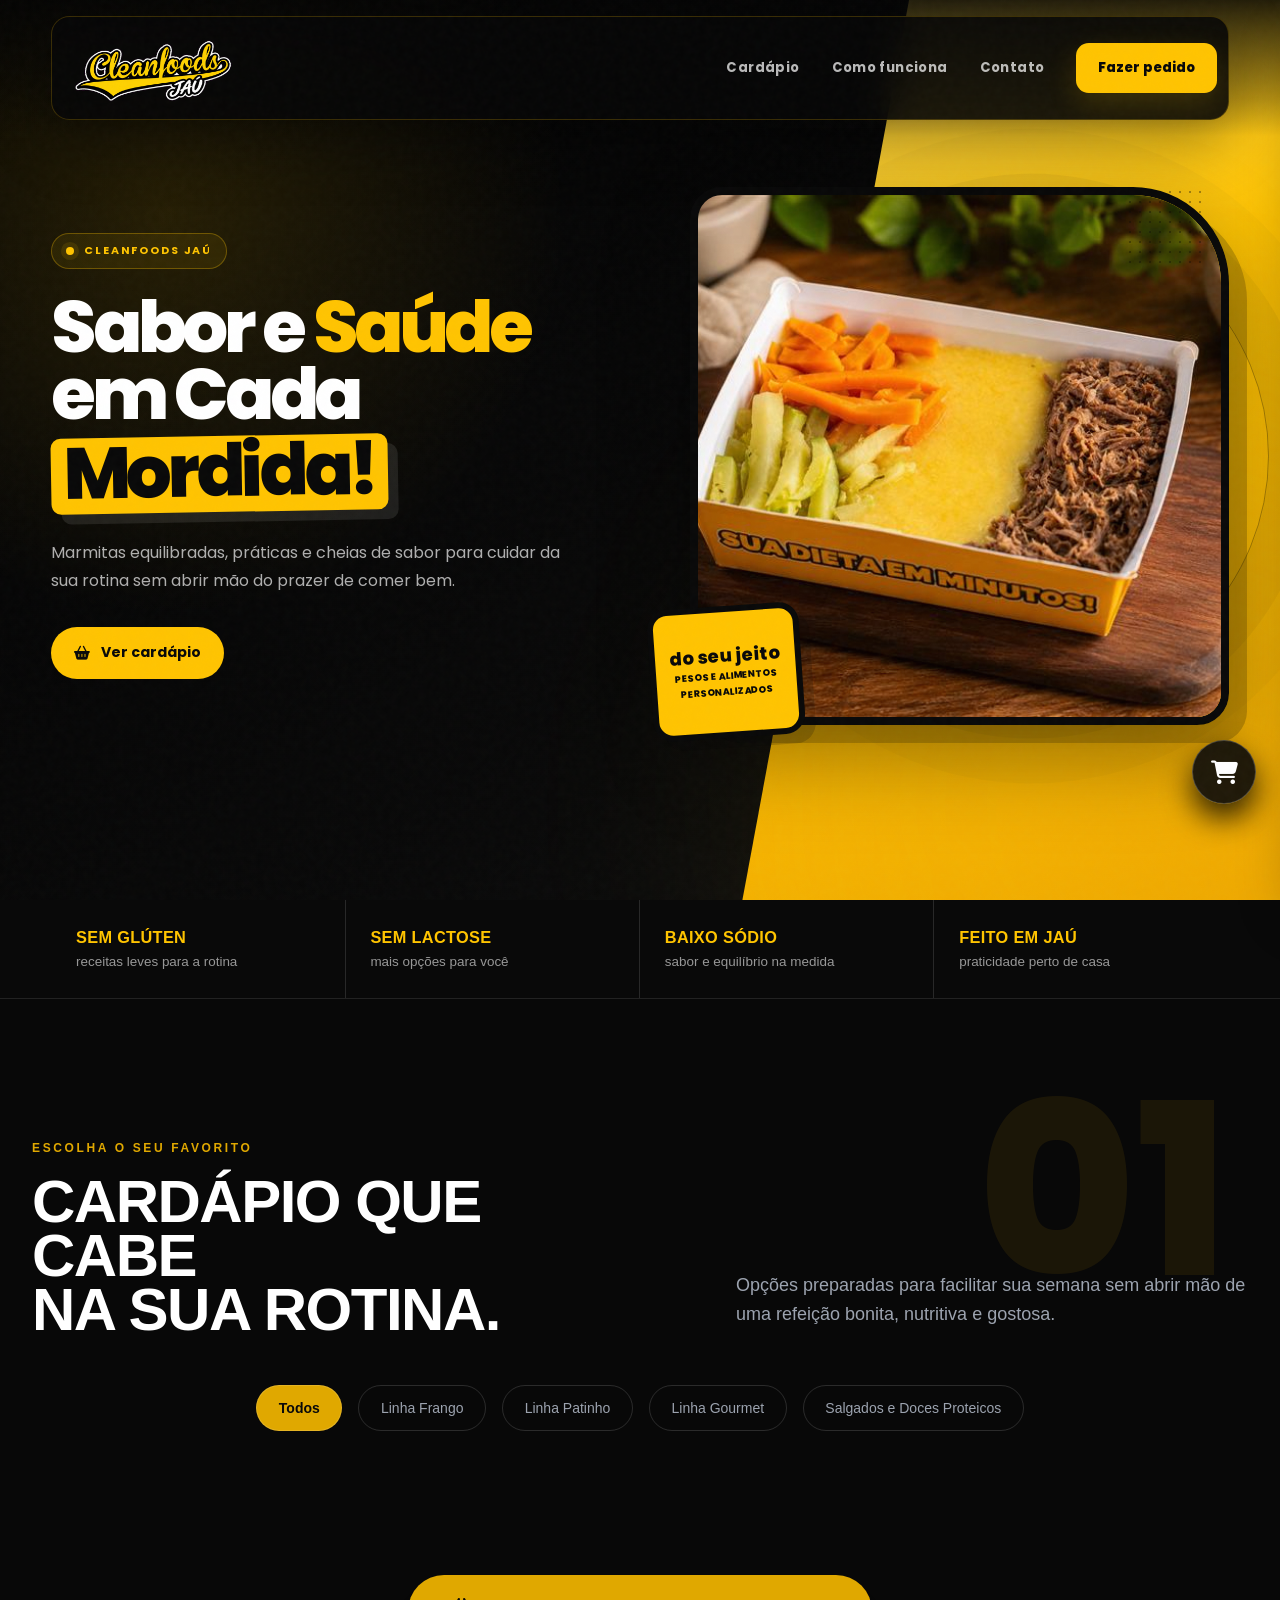
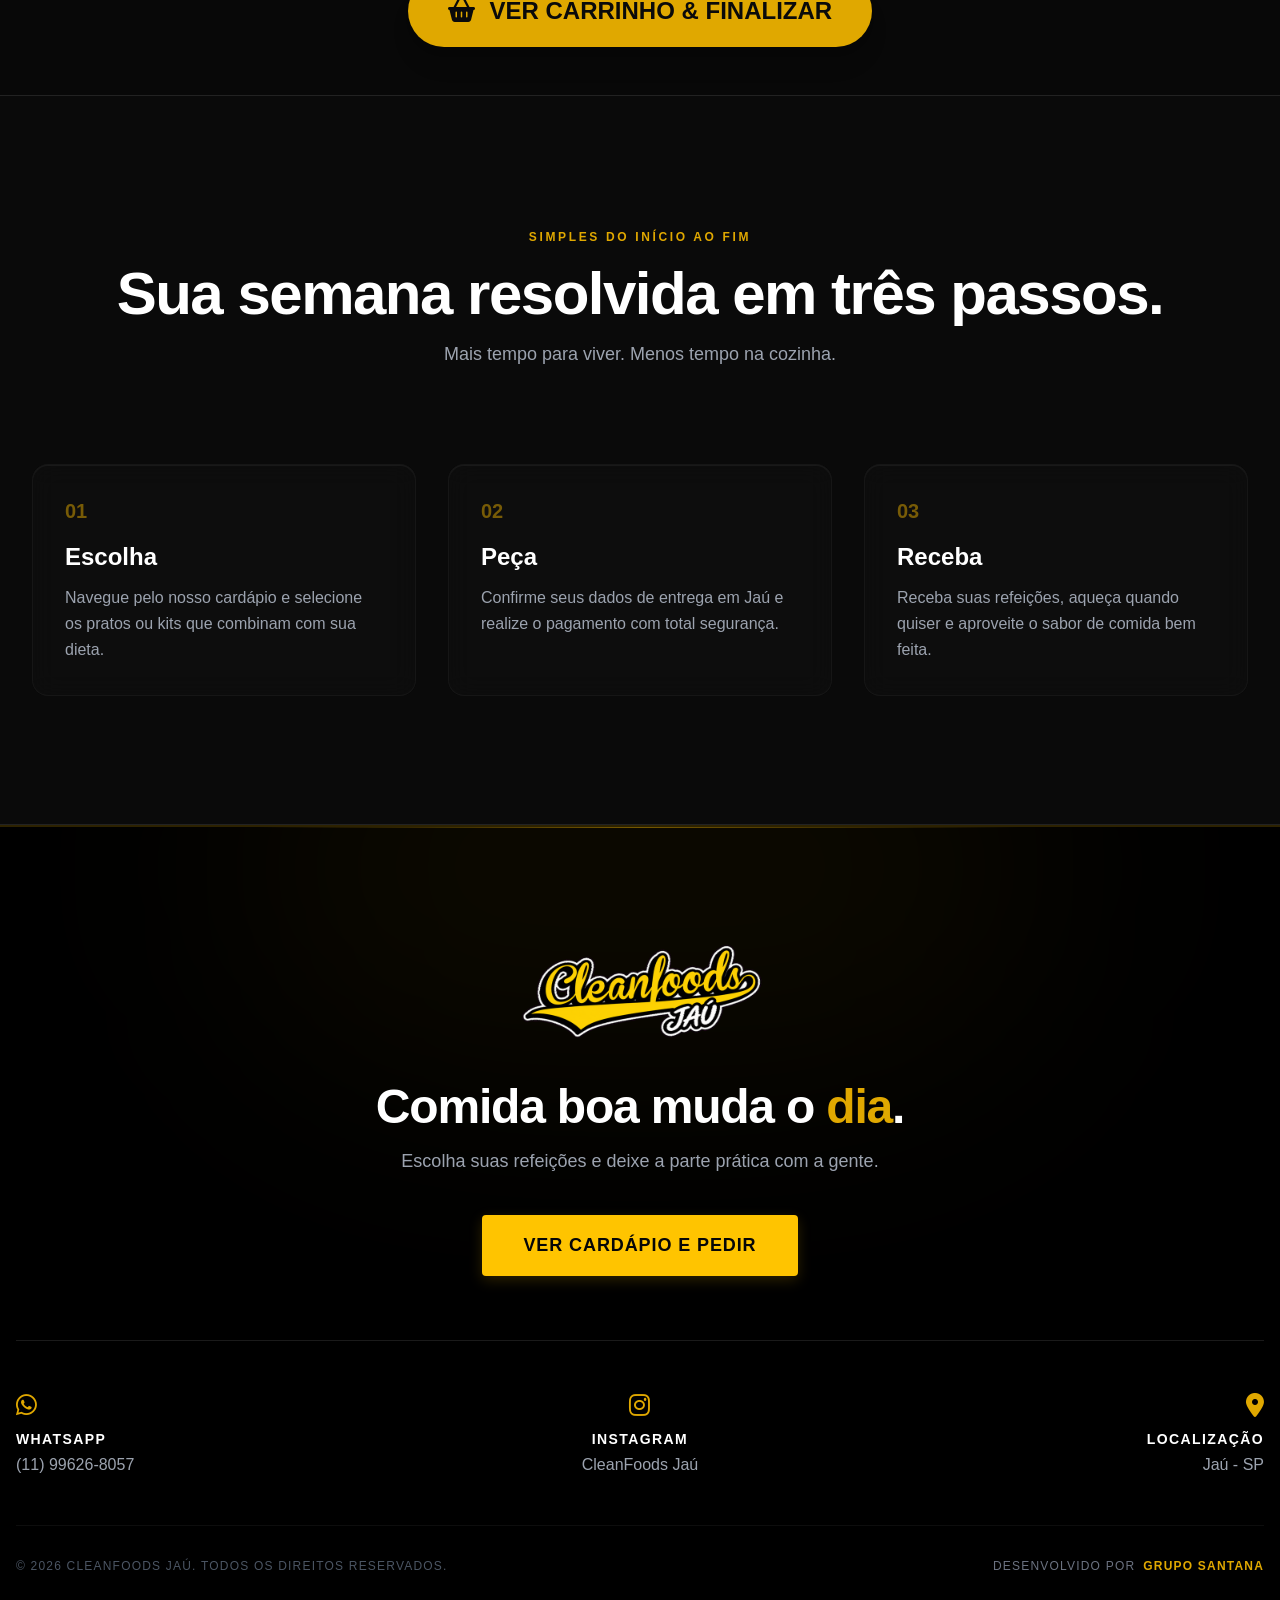
==== commit ae1e4d99: "Optimize initial page load" ====
--- a/index.html
+++ b/index.html
@@ -20,7 +20,7 @@
     <meta property="og:title" content="Marmitas Saudáveis e Personalizadas | CleanFoods Jaú">
     <meta property="og:description"
         content="Marmitas saudáveis em Jaú, com opções de frango, patinho e gourmet. Peça online de domingo a domingo.">
-    <meta property="og:image" content="hero-image.png">
+    <meta property="og:image" content="hero-image-optimized.jpg">
     <meta property="og:image:width" content="1200">
     <meta property="og:image:height" content="630">
     <meta property="og:image:alt" content="Marmita fitness CleanFoods com frango grelhado, batata doce e brócolis">
@@ -31,12 +31,12 @@
     <meta name="twitter:title" content="Marmitas Saudáveis e Personalizadas | CleanFoods Jaú">
     <meta name="twitter:description"
         content="Marmitas saudáveis, práticas e saborosas em Jaú. Peça online.">
-    <meta name="twitter:image" content="hero-image.png">
+    <meta name="twitter:image" content="hero-image-optimized.jpg">
     <meta name="twitter:image:alt" content="Marmita fitness CleanFoods com frango grelhado, batata doce e brócolis">
 
     <!-- ===================== FAVICON ===================== -->
-    <link rel="icon" type="image/png" href="logo-jau.png">
-    <link rel="apple-touch-icon" href="logo-jau.png">
+    <link rel="icon" type="image/png" href="logo-jau-web.png">
+    <link rel="apple-touch-icon" href="logo-jau-web.png">
 
     <!-- ===================== SCHEMA.ORG JSON-LD ===================== -->
     <script type="application/ld+json">
@@ -190,51 +190,16 @@
     <!-- Fonts -->
     <link rel="preconnect" href="https://fonts.googleapis.com">
     <link rel="preconnect" href="https://fonts.gstatic.com" crossorigin>
+    <link rel="preconnect" href="https://api.fontshare.com" crossorigin>
     <link href="https://fonts.googleapis.com/css2?family=Poppins:wght@400;500;600;700;800&display=swap" rel="stylesheet">
-    <link href="https://fonts.googleapis.com/css2?family=Instrument+Serif:ital@0;1&family=Manrope:wght@400;500;600;700;800&display=swap" rel="stylesheet">
-    <link href="https://fonts.googleapis.com/css2?family=Bebas+Neue&family=Inter:wght@400;500;600;700&display=swap" rel="stylesheet">
     <link href="https://api.fontshare.com/v2/css?f[]=satoshi@300,400,500,700&display=swap" rel="stylesheet">
     <link href="https://api.fontshare.com/v2/css?f[]=clash-display@400,500,600,700&display=swap" rel="stylesheet">
 
-    <!-- Phosphor Icons -->
-    <script src="https://unpkg.com/@phosphor-icons/web"></script>
-
     <!-- FontAwesome for Icons (Kept for existing icons) -->
     <link rel="stylesheet" href="https://cdnjs.cloudflare.com/ajax/libs/font-awesome/6.4.0/css/all.min.css">
 
-    <!-- Tailwind CSS -->
-    <script src="https://cdn.tailwindcss.com"></script>
-    <!-- Mercado Pago SDK -->
-    <script src="https://sdk.mercadopago.com/js/v2"></script>
-    <script>
-        tailwind.config = {
-            theme: {
-                extend: {
-                    colors: {
-                        'cf-black': '#0a0a0a',
-                        'cf-yellow': '#e0a800',
-                        'cf-darkgray': '#121212',
-                        'cf-gray': '#222222',
-                        brand: {
-                            bg: '#0a0a0a',
-                            card: '#121212',
-                            border: '#222222',
-                            yellow: '#e0a800',
-                        }
-                    },
-
-                    boxShadow: {
-                        'premium': '0 10px 40px -10px rgba(0,0,0,0.7)',
-                        'glow': '0 0 20px rgba(255, 199, 0, 0.15)',
-                    },
-                    fontFamily: {
-                        'heading': ['"Clash Display"', 'sans-serif'],
-                        'body': ['"Satoshi"', 'sans-serif'],
-                    }
-                }
-            }
-        }
-    </script>
+    <!-- Tailwind CSS compilado para produção -->
+    <link rel="stylesheet" href="tailwind-public.min.css">
 
     <style>
         :root {
@@ -867,7 +832,8 @@
         .moema-btn:hover { transform: translateY(-2px); }
         .moema-hero__visual { position: relative; min-height: 530px; }
         .moema-hero__photo { position: absolute; inset: 0 0 0 4%; border-radius: 2.2rem 2.2rem 8rem 2.2rem; overflow: hidden; box-shadow: 0 32px 80px rgba(0,0,0,.35); transform: rotate(2deg); }
-        .moema-hero__photo img { width: 100%; height: 100%; object-fit: cover; }
+        .moema-hero__photo picture { display: block; width: 100%; height: 100%; }
+        .moema-hero__photo img { display: block; width: 100%; height: 100%; object-fit: cover; }
         .moema-hero__badge { position: absolute; left: -2rem; bottom: 2.2rem; width: 148px; aspect-ratio: 1; border-radius: 50%; display: grid; place-items: center; text-align: center; background: var(--moema-sun); color: #102a20; border: 8px solid #184c35; font-size: .78rem; line-height: 1.2; font-weight: 800; text-transform: uppercase; transform: rotate(-8deg); }
         .moema-hero__badge strong { display: block; font-family: 'Instrument Serif', serif; font-size: 2.3rem; font-weight: 400; text-transform: none; }
         .moema-proof { background: var(--moema-cream); color: var(--moema-ink); }
@@ -969,7 +935,7 @@
         .moema-proof__item span { color: rgba(8,8,8,.65); }
 
         #menu { background: #080808; }
-        #menu::before { content: "01"; position: absolute; top: 4.5rem; right: 4vw; color: rgba(255,196,0,.08); font-family: 'Bebas Neue', sans-serif; font-size: 15rem; line-height: 1; pointer-events: none; }
+        #menu::before { content: "01"; position: absolute; top: 4.5rem; right: 4vw; color: rgba(255,196,0,.08); font-family: 'Poppins', sans-serif; font-size: 15rem; font-weight: 800; line-height: 1; pointer-events: none; }
         #menu h2 { text-transform: uppercase; line-height: .9; }
 
         .custom-meals { background: #ffc400; color: #080808; padding: 8rem 0; }
@@ -1228,7 +1194,7 @@
     <header class="moema-header">
         <div class="moema-header__inner">
             <a href="#hero" class="moema-header__logo" aria-label="CleanFoods Jaú — início">
-                <img src="logo-jau.png" alt="CleanFoods Jaú">
+                <img src="logo-jau-web.png" width="640" height="320" decoding="async" alt="CleanFoods Jaú">
             </a>
             <nav class="moema-header__nav" aria-label="Navegação principal">
                 <a href="#menu">Cardápio</a>
@@ -1250,7 +1216,12 @@
                 </div>
             </div>
             <div class="moema-hero__visual">
-                <div class="moema-hero__photo"><img src="hero-image.png" alt="Marmita personalizada da CleanFoods Jaú com carne, purê e legumes"></div>
+                <div class="moema-hero__photo">
+                    <picture>
+                        <source media="(max-width: 640px)" srcset="hero-image-mobile.jpg">
+                        <img src="hero-image-optimized.jpg" width="1280" height="852" fetchpriority="high" decoding="async" alt="Marmita personalizada da CleanFoods Jaú com carne, purê e legumes">
+                    </picture>
+                </div>
                 <div class="moema-hero__badge"><div><strong>do seu jeito</strong><span>pesos e alimentos</span><span>personalizados</span></div></div>
             </div>
         </div>
@@ -1362,7 +1333,7 @@
         <div class="container mx-auto px-4 relative z-10">
             <!-- Central CTA & Branding -->
             <div class="flex flex-col items-center text-center max-w-2xl mx-auto mb-16 reveal-up">
-                <img src="logo-jau.png" alt="CleanFoods Jaú" class="w-64 mb-8">
+                <img src="logo-jau-web.png" width="640" height="320" loading="lazy" decoding="async" alt="CleanFoods Jaú" class="w-64 mb-8">
                 <h2 class="font-heading font-semibold tracking-tight text-4xl sm:text-5xl text-white mb-4">
                     Comida boa muda o <span class="text-cf-yellow">dia</span>.
                 </h2>
@@ -1973,7 +1944,7 @@
                 card.className = 'bg-cf-darkgray border border-gray-800 rounded-xl overflow-hidden flex flex-row group hover:border-cf-yellow transition-all cursor-hover shadow-lg min-h-[140px]';
                 card.innerHTML = `
                     <div class="w-32 sm:w-44 bg-cf-black overflow-hidden relative cursor-pointer group-hover:opacity-90 shrink-0 border-r border-gray-800" onclick="openDishDetail('${dish.id}')">
-                        <img src="${imgSrc}" class="w-full h-full object-cover group-hover:scale-110 transition-transform duration-500">
+                        <img src="${imgSrc}" loading="lazy" decoding="async" class="w-full h-full object-cover group-hover:scale-110 transition-transform duration-500">
                         <div class="absolute inset-0 bg-black/0 group-hover:bg-black/20 transition-colors flex items-center justify-center pointer-events-none">
                             <i class="fa-solid fa-magnifying-glass-plus text-white text-2xl opacity-0 group-hover:opacity-100 transition-opacity transform scale-50 group-hover:scale-100 duration-300"></i>
                         </div>
@@ -3339,6 +3310,25 @@
             if (typeof renderCart === 'function') renderCart();
         }
 
+        async function loadMercadoPagoSdk() {
+            if (window.MercadoPago) return;
+            await new Promise((resolve, reject) => {
+                const existingScript = document.querySelector('script[data-mercado-pago-sdk]');
+                if (existingScript) {
+                    existingScript.addEventListener('load', resolve, { once: true });
+                    existingScript.addEventListener('error', reject, { once: true });
+                    return;
+                }
+                const script = document.createElement('script');
+                script.src = 'https://sdk.mercadopago.com/js/v2';
+                script.async = true;
+                script.dataset.mercadoPagoSdk = 'true';
+                script.onload = resolve;
+                script.onerror = reject;
+                document.head.appendChild(script);
+            });
+        }
+
         let isBrickInitialized = false;
         async function initializePaymentBrick() {
             // Always re-initialize to reset Brick state for new orders
@@ -3346,6 +3336,8 @@
                 console.error("Chave do Mercado Pago não configurada.");
                 return;
             }
+
+            await loadMercadoPagoSdk();
 
             const order = window.currentOrderData;
             const mp = new MercadoPago(window.MP_PUBLIC_KEY, { locale: 'pt-BR' });
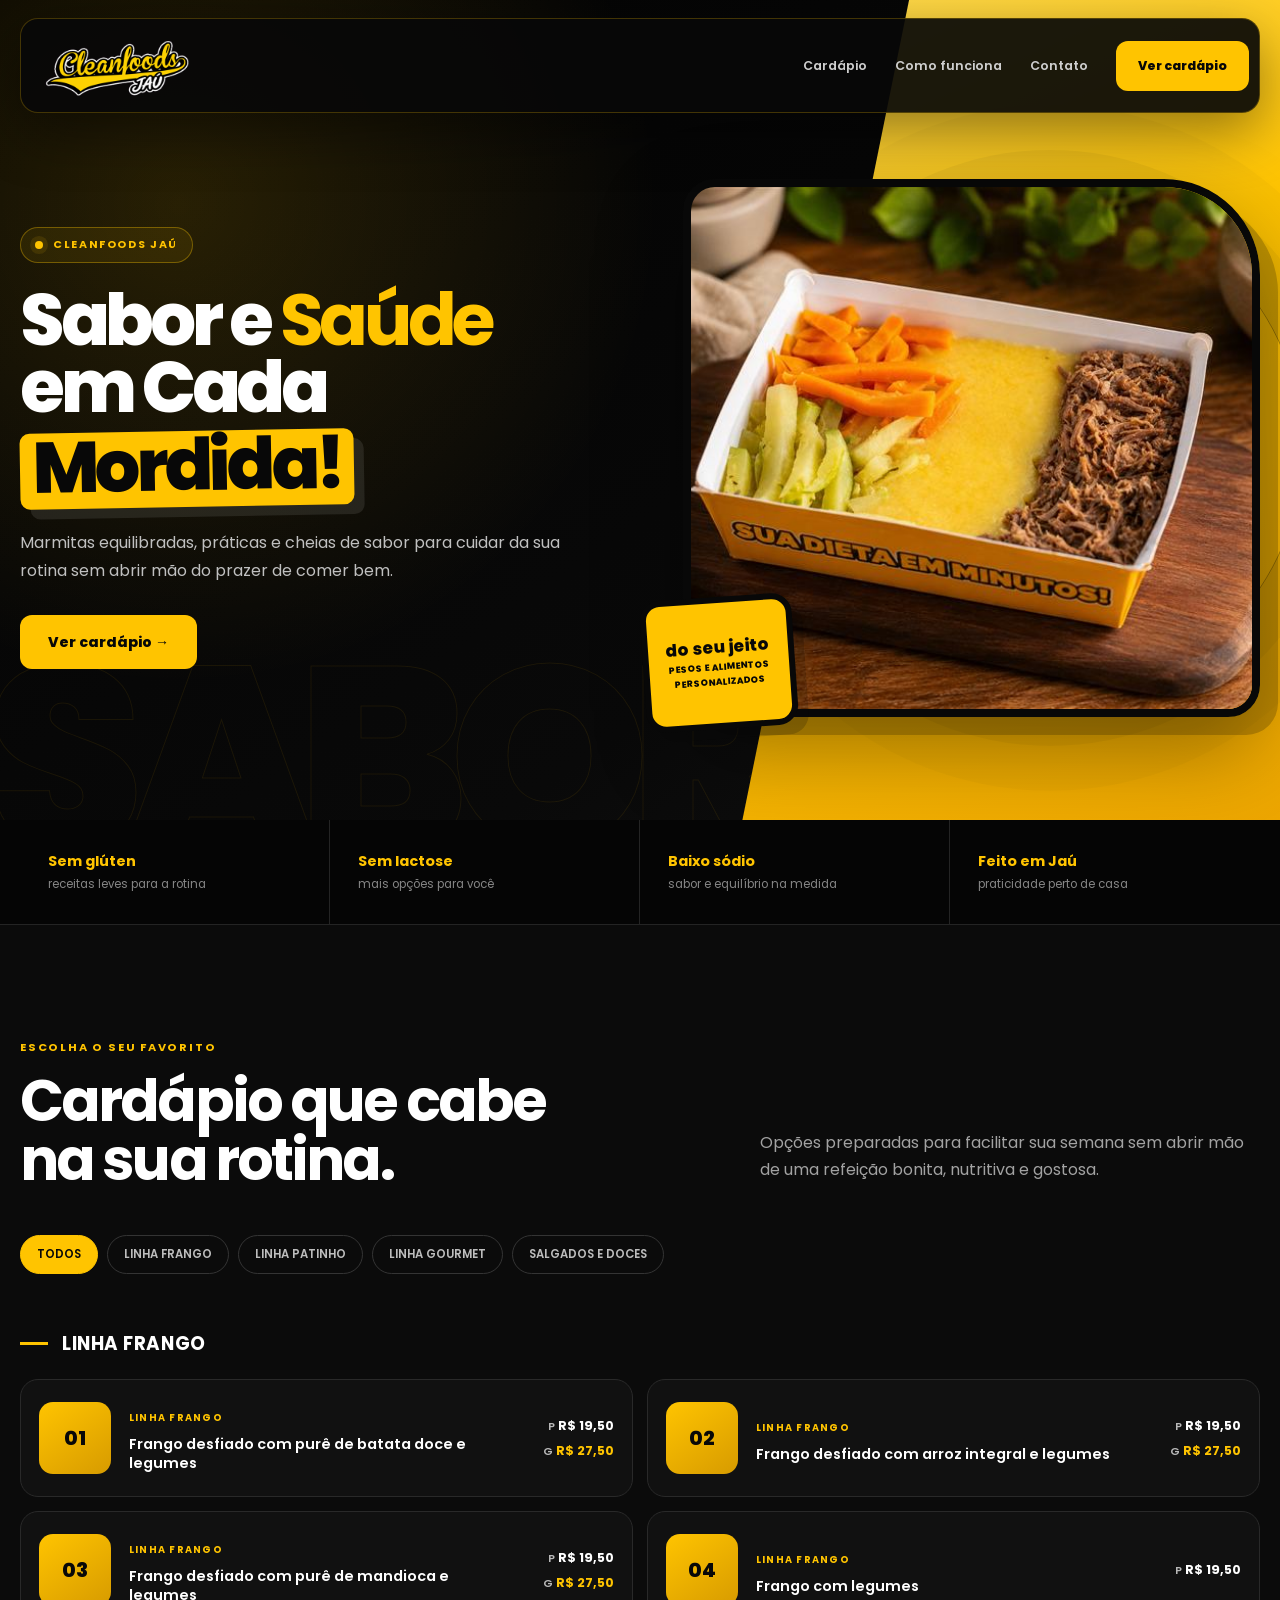
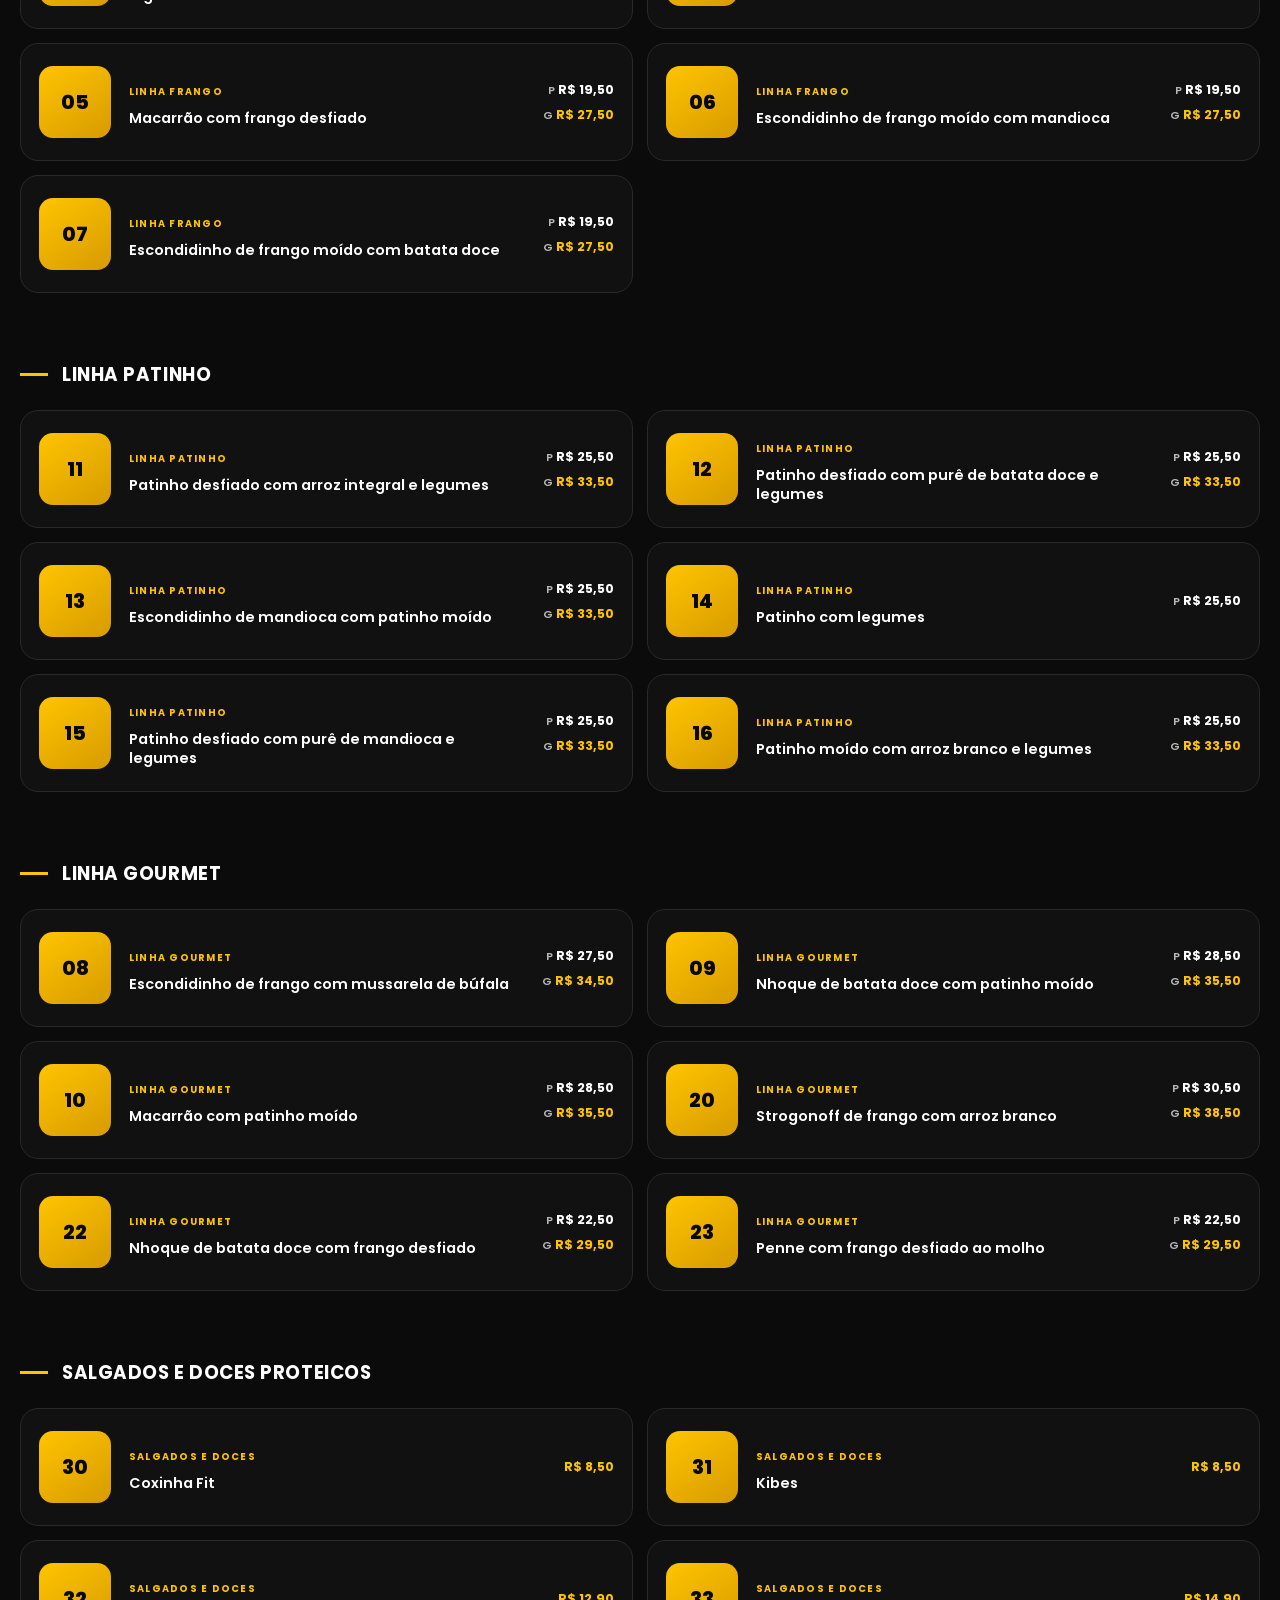
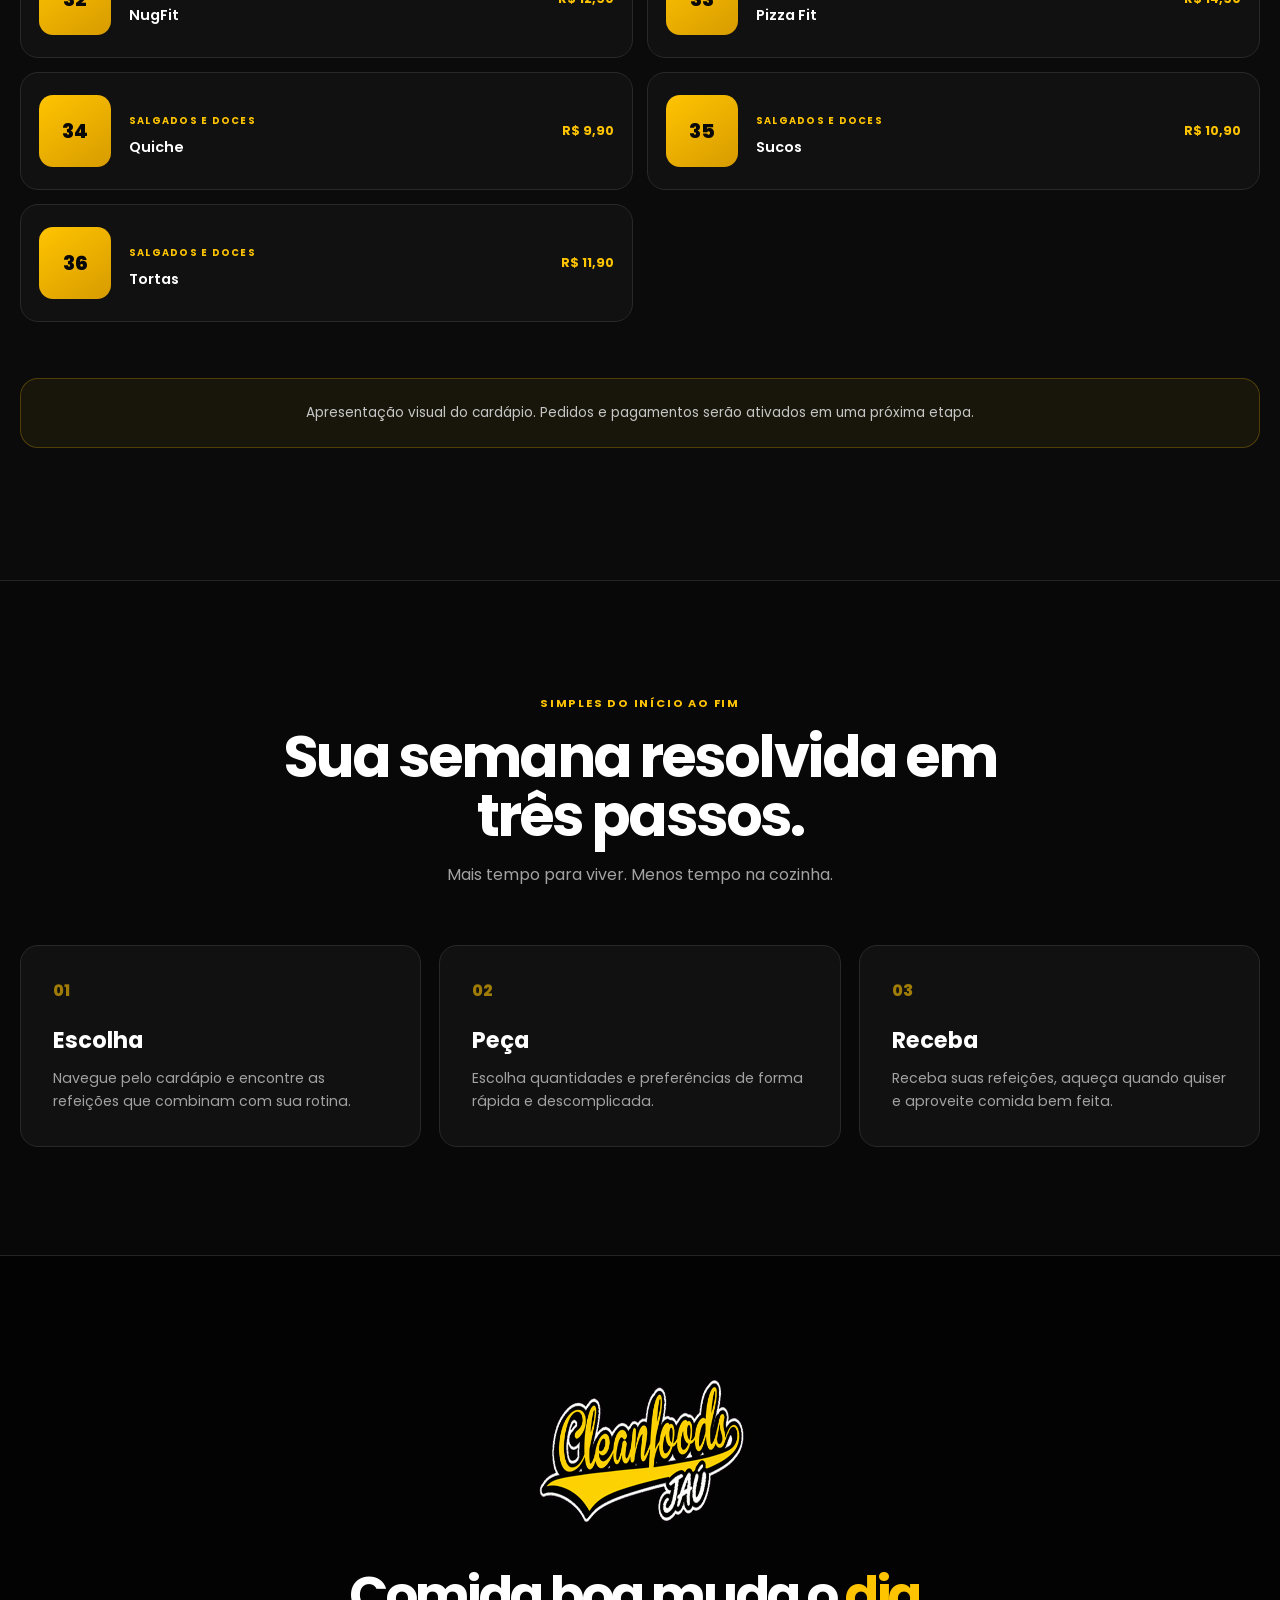
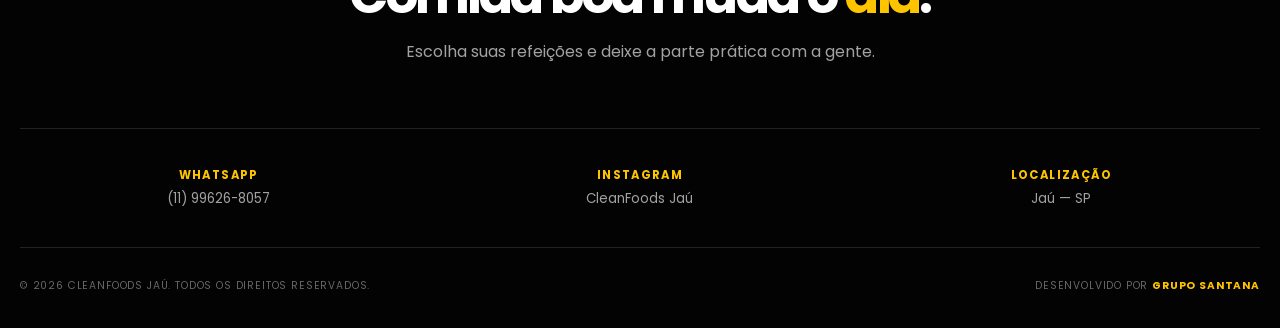
==== commit 46c0cedc: "Replace storefront with static client preview" ====
--- a/index.html
+++ b/index.html
@@ -1,3703 +1,184 @@
-<!DOCTYPE html>
-<html lang="pt-BR" class="scroll-smooth">
-
+<!doctype html>
+<html lang="pt-BR">
 <head>
-    <meta charset="UTF-8">
-    <meta name="viewport" content="width=device-width, initial-scale=1.0">
-
-    <!-- ===================== SEO PRIMÁRIO ===================== -->
-    <title>Marmitas Saudáveis e Personalizadas em Jaú | CleanFoods</title>
-    <meta name="description"
-        content="Marmitas saudáveis em Jaú, com opções prontas e personalizadas de acordo com a sua dieta. Escolha seu cardápio e peça online.">
-    <meta name="keywords"
-        content="marmita saudável Jaú, marmita personalizada por dieta, marmitaria fitness em Jaú, comida saudável Jaú, CleanFoods Jaú">
-    <meta name="author" content="CleanFoods Jaú">
-    <meta name="robots" content="index, follow">
-
-    <!-- ===================== OPEN GRAPH (WhatsApp / Instagram) ===================== -->
+    <meta charset="utf-8">
+    <meta name="viewport" content="width=device-width, initial-scale=1">
+    <title>CleanFoods Jaú | Marmitas saudáveis</title>
+    <meta name="description" content="Marmitas equilibradas, práticas e cheias de sabor em Jaú.">
+    <meta name="theme-color" content="#080808">
+    <meta property="og:title" content="CleanFoods Jaú">
+    <meta property="og:description" content="Sabor e saúde em cada mordida.">
+    <meta property="og:image" content="hero-image-optimized.jpg">
     <meta property="og:type" content="website">
-    <meta property="og:site_name" content="CleanFoods Jaú">
-    <meta property="og:title" content="Marmitas Saudáveis e Personalizadas | CleanFoods Jaú">
-    <meta property="og:description"
-        content="Marmitas saudáveis em Jaú, com opções de frango, patinho e gourmet. Peça online de domingo a domingo.">
-    <meta property="og:image" content="hero-image-optimized.jpg">
-    <meta property="og:image:width" content="1200">
-    <meta property="og:image:height" content="630">
-    <meta property="og:image:alt" content="Marmita fitness CleanFoods com frango grelhado, batata doce e brócolis">
-    <meta property="og:locale" content="pt_BR">
-
-    <!-- ===================== TWITTER CARD ===================== -->
-    <meta name="twitter:card" content="summary_large_image">
-    <meta name="twitter:title" content="Marmitas Saudáveis e Personalizadas | CleanFoods Jaú">
-    <meta name="twitter:description"
-        content="Marmitas saudáveis, práticas e saborosas em Jaú. Peça online.">
-    <meta name="twitter:image" content="hero-image-optimized.jpg">
-    <meta name="twitter:image:alt" content="Marmita fitness CleanFoods com frango grelhado, batata doce e brócolis">
-
-    <!-- ===================== FAVICON ===================== -->
-    <link rel="icon" type="image/png" href="logo-jau-web.png">
-    <link rel="apple-touch-icon" href="logo-jau-web.png">
-
-    <!-- ===================== SCHEMA.ORG JSON-LD ===================== -->
-    <script type="application/ld+json">
-    {
-      "@context": "https://schema.org",
-      "@graph": [
-        {
-          "@type": ["Restaurant", "LocalBusiness"],
-          "name": "CleanFoods Jaú",
-          "alternateName": "CleanFoods Marmitaria Fitness",
-          "description": "Marmitaria saudável em Jaú. Marmitas de frango, patinho e opções gourmet com entrega na região.",
-          "telephone": "+5511910993953",
-          "priceRange": "R$19–R$35",
-          "servesCuisine": ["Comida Fitness", "Marmita Saudável", "Comida Fit"],
-          "address": {
-            "@type": "PostalAddress",
-            "addressLocality": "Jaú",
-            "addressRegion": "SP",
-            "addressCountry": "BR"
-          },
-          "openingHoursSpecification": [
-            {
-              "@type": "OpeningHoursSpecification",
-              "dayOfWeek": ["Sunday","Monday","Tuesday","Wednesday","Thursday","Friday","Saturday"],
-              "opens": "11:00",
-              "closes": "19:00"
-            }
-          ],
-          "areaServed": {
-            "@type": "City",
-            "name": "Jaú"
-          },
-          "sameAs": [
-            "https://wa.me/5511910993953"
-          ],
-          "hasMenu": "cardapio-completo.html"
-        },
-        {
-          "@type": "Menu",
-          "name": "Cardápio CleanFoods",
-          "description": "Marmitas fitness com frango, patinho bovino e opções gourmet, nos tamanhos P e G.",
-          "hasMenuSection": [
-            {
-              "@type": "MenuSection",
-              "name": "Linha Frango",
-              "description": "Marmitas fitness com frango desfiado ou grelhado, acompanhadas de carboidratos naturais e legumes.",
-              "hasMenuItem": [
-                {
-                  "@type": "MenuItem",
-                  "name": "Frango Desfiado com Purê de Batata Doce e Legumes",
-                  "description": "Marmita fitness de frango desfiado com purê de batata doce e legumes frescos",
-                  "offers": {
-                    "@type": "Offer",
-                    "price": "19.50",
-                    "priceCurrency": "BRL",
-                    "availability": "https://schema.org/InStock"
-                  }
-                },
-                {
-                  "@type": "MenuItem",
-                  "name": "Frango Desfiado com Arroz Integral e Legumes",
-                  "description": "Marmita fitness de frango desfiado com arroz integral e mix de legumes",
-                  "offers": {
-                    "@type": "Offer",
-                    "price": "19.50",
-                    "priceCurrency": "BRL",
-                    "availability": "https://schema.org/InStock"
-                  }
-                }
-              ]
-            },
-            {
-              "@type": "MenuSection",
-              "name": "Linha Patinho",
-              "description": "Marmitas fitness com patinho bovino magro, rico em proteínas.",
-              "hasMenuItem": [
-                {
-                  "@type": "MenuItem",
-                  "name": "Patinho Bovino com Arroz Integral e Legumes",
-                  "description": "Marmita fitness de patinho bovino magro com arroz integral e legumes",
-                  "offers": {
-                    "@type": "Offer",
-                    "price": "22.50",
-                    "priceCurrency": "BRL",
-                    "availability": "https://schema.org/InStock"
-                  }
-                }
-              ]
-            },
-            {
-              "@type": "MenuSection",
-              "name": "Linha Gourmet",
-              "description": "Opções premium de marmita fitness com ingredientes selecionados.",
-              "hasMenuItem": [
-                {
-                  "@type": "MenuItem",
-                  "name": "Marmita Gourmet",
-                  "description": "Marmita fitness gourmet com ingredientes premium selecionados",
-                  "offers": {
-                    "@type": "Offer",
-                    "price": "27.50",
-                    "priceCurrency": "BRL",
-                    "availability": "https://schema.org/InStock"
-                  }
-                }
-              ]
-            }
-          ]
-        },
-        {
-          "@type": "FAQPage",
-          "mainEntity": [
-            {
-              "@type": "Question",
-              "name": "A CleanFoods faz entrega em Jaú?",
-              "acceptedAnswer": {
-                "@type": "Answer",
-                "text": "Sim! A CleanFoods Jaú entrega marmitas em Jaú. Entre em contato pelo WhatsApp para confirmar sua área de entrega."
-              }
-            },
-            {
-              "@type": "Question",
-              "name": "Qual o horário de funcionamento da CleanFoods?",
-              "acceptedAnswer": {
-                "@type": "Answer",
-                "text": "A CleanFoods funciona de domingo a domingo, das 11h às 19h. Faça seu pedido pelo site ou WhatsApp."
-              }
-            },
-            {
-              "@type": "Question",
-              "name": "As marmitas da CleanFoods são sem glúten e sem lactose?",
-              "acceptedAnswer": {
-                "@type": "Answer",
-                "text": "Sim! Todas as marmitas da CleanFoods são preparadas sem glúten e sem lactose, ideais para quem treina e busca uma alimentação limpa."
-              }
-            },
-            {
-              "@type": "Question",
-              "name": "Quais são os tamanhos de marmita disponíveis?",
-              "acceptedAnswer": {
-                "@type": "Answer",
-                "text": "As marmitas da CleanFoods estão disponíveis nos tamanhos P (Pequeno) e G (Grande), com preços a partir de R$19,50."
-              }
-            }
-          ]
-        }
-      ]
-    }
-    </script>
-
-    <!-- Fonts -->
-    <link rel="preconnect" href="https://fonts.googleapis.com">
-    <link rel="preconnect" href="https://fonts.gstatic.com" crossorigin>
-    <link rel="preconnect" href="https://api.fontshare.com" crossorigin>
-    <link href="https://fonts.googleapis.com/css2?family=Poppins:wght@400;500;600;700;800&display=swap" rel="stylesheet">
-    <link href="https://api.fontshare.com/v2/css?f[]=satoshi@300,400,500,700&display=swap" rel="stylesheet">
-    <link href="https://api.fontshare.com/v2/css?f[]=clash-display@400,500,600,700&display=swap" rel="stylesheet">
-
-    <!-- FontAwesome for Icons (Kept for existing icons) -->
-    <link rel="stylesheet" href="https://cdnjs.cloudflare.com/ajax/libs/font-awesome/6.4.0/css/all.min.css">
-
-    <!-- Tailwind CSS compilado para produção -->
-    <link rel="stylesheet" href="tailwind-public.min.css">
-
-    <style>
-        :root {
-            --black: #0a0a0a;
-            --yellow: #e0a800;
-        }
-
-        body {
-            background-color: var(--black);
-            color: #ffffff;
-            overflow-x: hidden;
-            -webkit-font-smoothing: antialiased;
-        }
-
-        /* Custom Scrollbar */
-        ::-webkit-scrollbar {
-            width: 8px;
-        }
-
-        ::-webkit-scrollbar-track {
-            background: var(--black);
-        }
-
-        ::-webkit-scrollbar-thumb {
-            background: var(--yellow);
-            border-radius: 10px;
-        }
-
-        .btn-primary {
-            position: relative;
-            display: inline-flex;
-            align-items: center;
-            justify-content: center;
-            background: var(--yellow);
-            color: var(--black);
-            font-family: 'Satoshi', sans-serif;
-            font-weight: 600;
-            text-transform: uppercase;
-            padding: 1rem 2.5rem;
-            font-size: 1.125rem;
-            letter-spacing: 0.05em;
-            border-radius: 4px;
-            transition: transform 0.4s cubic-bezier(0.175, 0.885, 0.32, 1.275), box-shadow 0.3s ease, background 0.3s ease;
-            border: 1px solid transparent;
-            box-shadow: 0 4px 14px 0 rgba(224, 168, 0, 0.2);
-        }
-
-        .btn-primary:hover {
-            transform: scale(1.02);
-            box-shadow: 0 6px 20px rgba(224, 168, 0, 0.3);
-            background: #fff;
-            border-color: #fff;
-        }
-
-        .btn-primary:active {
-            transform: scale(0.98);
-        }
-
-        .btn-outline {
-            position: relative;
-            display: inline-flex;
-            align-items: center;
-            justify-content: center;
-            background: transparent;
-            color: var(--yellow);
-            font-family: 'Montserrat', sans-serif;
-            font-weight: 500;
-            text-transform: uppercase;
-            padding: 1rem 2.5rem;
-            font-size: 1.125rem;
-            letter-spacing: 1px;
-            border-radius: 4px;
-            border: 1px solid var(--yellow);
-            transition: all 0.3s ease;
-        }
-
-        .btn-outline:hover {
-            background: var(--yellow);
-            color: var(--black);
-            box-shadow: 0 4px 14px 0 rgba(246, 197, 0, 0.39);
-        }
-
-        /* Glassmorphism for minimal cards */
-        .glass-card {
-            background: rgba(18, 18, 18, 0.4);
-            backdrop-filter: blur(12px);
-            -webkit-backdrop-filter: blur(12px);
-            border: 1px solid rgba(255, 255, 255, 0.05);
-            border-radius: 12px;
-            transition: transform 0.4s cubic-bezier(0.175, 0.885, 0.32, 1.275), border-color 0.3s ease;
-            box-shadow: inset 0 1px 0 0 rgba(255, 255, 255, 0.05);
-        }
-
-        .glass-card:hover {
-            border-color: rgba(224, 168, 0, 0.2);
-            transform: translateY(-4px);
-        }
-
-        /* Attention Grabber (More subtle) */
-        @keyframes subtle-pulse {
-            0% {
-                box-shadow: 0 0 0 0 rgba(246, 197, 0, 0.4);
-            }
-
-            70% {
-                box-shadow: 0 0 0 10px rgba(246, 197, 0, 0);
-            }
-
-            100% {
-                box-shadow: 0 0 0 0 rgba(246, 197, 0, 0);
-            }
-        }
-
-        .btn-attention {
-            animation: subtle-pulse 2s infinite;
-        }
-
-        /* Image treatment */
-        .img-elegant {
-            border-radius: 8px;
-            transition: opacity 0.3s ease;
-        }
-
-        .img-elegant:hover {
-            opacity: 0.9;
-        }
-
-        /* Asymmetric Grid for Menu */
-        .menu-grid {
-            display: grid;
-            grid-template-columns: repeat(auto-fit, minmax(280px, 1fr));
-            gap: 2rem;
-        }
-
-        /* Cart Drawer Slide */
-        #cart-drawer.open {
-            transform: translateX(0);
-        }
-
-        .cart-open-overflow {
-            overflow: hidden;
-        }
-
-        /* Hide elements for GSAP initialization */
-        .reveal-up,
-        .reveal-left,
-        .reveal-right {
-            visibility: visible;
-        }
-
-        /* Smoke Video Background (Subtle) */
-        #smoke-video {
-            position: absolute;
-            top: 0;
-            left: 0;
-            width: 100%;
-            height: 100%;
-            z-index: 5;
-            pointer-events: none;
-            object-fit: cover;
-            opacity: 0.3;
-            /* reduced opacity for minimal vibe */
-            mix-blend-mode: screen;
-            transition: opacity 0.15s linear;
-        }
-
-        /* Responsive height limits ensuring proportional scaling on all screens */
-        @media (min-width: 1024px) {
-            #hero {
-                height: 100vh !important;
-                min-height: 100vh !important;
-                overflow: hidden !important;
-                padding-bottom: clamp(1rem, 2vh, 3rem) !important;
-            }
-
-            #hero-header-spacer {
-                height: clamp(70px, 14vh, 160px) !important;
-            }
-
-            header img { height: 5.25rem !important; }
-
-            #hero-container {
-                gap: clamp(1rem, 3vh, 4rem) !important;
-            }
-
-            #hero-text-column {
-                gap: clamp(0.5rem, 1.5vh, 1.5rem) !important;
-                margin-top: clamp(10px, 3vh, 80px) !important;
-            }
-
-            #hero-title {
-                font-size: clamp(2.5rem, 10vh, 7rem) !important;
-                line-height: 1 !important;
-            }
-
-            #hero-title .block {
-                margin-top: clamp(0.1rem, 1vh, 0.5rem) !important;
-            }
-
-            #hero-title .block:first-child {
-                margin-top: 0 !important;
-            }
-
-            #hero-image-container {
-                max-width: clamp(450px, 85vh, 1000px) !important;
-            }
-
-            #hero-subtitle {
-                font-size: clamp(0.875rem, 1.8vh, 1.125rem) !important;
-                max-width: clamp(300px, 45vh, 450px) !important;
-            }
-
-            #hero-cta {
-                font-size: clamp(0.9rem, 1.8vh, 1.1rem) !important;
-                padding: clamp(0.75rem, 1.5vh, 1rem) clamp(1.5rem, 3vh, 2rem) !important;
-            }
-        }
-
-        /* ===== BRAND MINIMALIST OVERRIDES ===== */
-        #smoke-video {
-            opacity: 0.15 !important;
-            mix-blend-mode: multiply !important;
-        }
-
-        /* Smooth text-outline for dark bg only */
-        .text-outline {
-            -webkit-text-stroke: 1.5px rgba(255, 255, 255, 0.4);
-            color: transparent;
-        }
-
-        /* Elegant separator */
-        .section-divider {
-            width: 60px;
-            height: 3px;
-            background: var(--yellow);
-            margin: 0 auto 2rem;
-            border-radius: 2px;
-        }
-
-        /* Softer card hover */
-        .glass-card {
-            border-radius: 16px !important;
-            border: 1px solid rgba(255, 255, 255, 0.04) !important;
-        }
-
-        .glass-card:hover {
-            border-color: rgba(246, 197, 0, 0.15) !important;
-            transform: translateY(-2px) !important;
-        }
-
-        /* Menu section title accent */
-        #menu {
-            border-top: 1px solid rgba(0, 0, 0, 0.1);
-        }
-
-        /* CleanFoods — visual system */
-        :root { --yellow: #ffc400; --black: #070707; --ink: #101010; }
-        body {
-            background: radial-gradient(circle at 12% 4%, rgba(255,196,0,.11), transparent 24rem), linear-gradient(180deg,#070707,#0b0b0b);
-        }
-        body::before {
-            content: ""; position: fixed; inset: 0; pointer-events: none; z-index: 60; opacity: .035;
-            background-image: url("data:image/svg+xml,%3Csvg viewBox='0 0 160 160' xmlns='http://www.w3.org/2000/svg'%3E%3Cfilter id='n'%3E%3CfeTurbulence type='fractalNoise' baseFrequency='.8' numOctaves='3' stitchTiles='stitch'/%3E%3C/filter%3E%3Crect width='100%25' height='100%25' filter='url(%23n)' opacity='.7'/%3E%3C/svg%3E");
-        }
-        header { background: rgba(7,7,7,.82); border-bottom: 1px solid rgba(255,255,255,.08); backdrop-filter: blur(18px); -webkit-backdrop-filter: blur(18px); }
-        header img { filter: drop-shadow(0 8px 20px rgba(0,0,0,.35)); }
-        .eyebrow { letter-spacing: .22em; text-transform: uppercase; }
-        #hero-title { font-size: clamp(3.4rem,8vw,8.5rem) !important; line-height: .9 !important; letter-spacing: -.055em !important; }
-        #hero-title .block:last-child { color: #fff !important; }
-        #hero-title .text-cf-yellow { position: relative; display: inline-block; }
-        #hero-title .text-cf-yellow::after { content:""; position:absolute; left:2%; right:-2%; bottom:-.06em; height:.1em; background:var(--yellow); border-radius:999px; }
-        #hero { min-height: 100svh !important; }
-        #hero::after { content:""; position:absolute; inset:auto -12rem -14rem auto; width:40rem; height:40rem; border-radius:50%; background:rgba(255,196,0,.08); filter:blur(110px); }
-        #hero > .absolute img { object-position: 64% center; }
-        #hero > .absolute > div:nth-of-type(1) { background: linear-gradient(to bottom,rgba(7,7,7,.55),transparent 45%,#070707) !important; }
-        #hero > .absolute > div:nth-of-type(2) { background: linear-gradient(to right,#070707 4%,rgba(7,7,7,.9) 38%,rgba(7,7,7,.15)) !important; }
-        .metric-strip { border-block:1px solid rgba(255,255,255,.1); background:rgba(255,255,255,.025); }
-        .metric-card { border-left:1px solid rgba(255,255,255,.12); }
-        .metric-card:first-child { border-left:0; }
-        #menu { border-top:0 !important; }
-        #menu [id^="filter-btn-"] { border:1px solid rgba(255,255,255,.14) !important; border-radius:999px !important; padding:.75rem 1.35rem !important; font-size:.875rem !important; text-transform:none !important; letter-spacing:0 !important; }
-        #dishes-grid > div { background:linear-gradient(145deg,rgba(27,27,27,.96),rgba(14,14,14,.96)) !important; border-color:rgba(255,255,255,.09) !important; border-radius:1.5rem !important; box-shadow:0 18px 55px rgba(0,0,0,.28) !important; transition:transform .35s ease,border-color .35s ease !important; }
-        #dishes-grid > div:hover { border-color:rgba(255,196,0,.65) !important; transform:translateY(-5px); }
-        #dishes-grid img { transition-duration:.7s !important; }
-        .step-card { background:#111; border:1px solid rgba(255,255,255,.08); border-radius:1.5rem; }
-        .step-number { -webkit-text-stroke:1px rgba(255,196,0,.65); color:transparent; }
-        @media (max-width:767px) {
-            #hero-title { font-size:clamp(2.85rem,13vw,4rem) !important; line-height:.96 !important; }
-            #hero-container, #hero-text-column { width:100% !important; max-width:100% !important; min-width:0 !important; }
-            #hero-subtitle { width:100% !important; max-width:100% !important; font-size:1rem !important; line-height:1.7 !important; }
-            #hero-cta { width:100%; padding-inline:1rem !important; font-size:.95rem !important; }
-            #hero-text-column > .mt-12 { align-items:flex-start !important; }
-            #hero-text-column > .mt-12 > span { width:100%; max-width:100%; line-height:1.6; font-size:.65rem; letter-spacing:.09em; overflow-wrap:anywhere; }
-            .metric-card:nth-child(3){border-left:0;border-top:1px solid rgba(255,255,255,.12)}
-            .metric-card:nth-child(4){border-top:1px solid rgba(255,255,255,.12)}
-        }
-
-        /* Hero refinement */
-        header {
-            position: absolute !important;
-            background: linear-gradient(180deg, rgba(5,5,5,.88), rgba(5,5,5,.28) 72%, transparent) !important;
-            border-bottom: 0 !important;
-            backdrop-filter: none !important;
-            -webkit-backdrop-filter: none !important;
-        }
-        header img { height: 5.25rem !important; max-height: 5.25rem !important; }
-        #hero {
-            min-height: min(900px, 100svh) !important;
-            height: auto !important;
-            padding-bottom: 2.5rem !important;
-            font-family: 'Poppins', sans-serif;
-            isolation: isolate;
-        }
-        #hero-header-spacer { height: 7.5rem !important; }
-        #hero-container { max-width: 80rem; padding-block: clamp(2rem, 8vh, 6rem) !important; }
-        #hero-text-column { max-width: 49rem; gap: 0 !important; margin-top: 0 !important; }
-        .hero-kicker {
-            display: inline-flex; align-items: center; gap: .65rem; width: fit-content;
-            margin-bottom: 1.35rem; padding: .55rem .9rem; border-radius: 999px;
-            background: rgba(7,7,7,.58); border: 1px solid rgba(255,255,255,.14);
-            color: #f4f4f4; font-size: .72rem; font-weight: 600; letter-spacing: .14em; text-transform: uppercase;
-            backdrop-filter: blur(12px); -webkit-backdrop-filter: blur(12px);
-        }
-        .hero-kicker::before { content:""; width:.5rem; height:.5rem; border-radius:50%; background:var(--yellow); box-shadow:0 0 0 5px rgba(255,196,0,.13); }
-        #hero-title {
-            font-family: 'Poppins', sans-serif !important;
-            font-size: clamp(3.1rem, 5.25vw, 5.5rem) !important;
-            font-weight: 700 !important;
-            line-height: .98 !important;
-            letter-spacing: -.055em !important;
-            margin-bottom: 1.75rem !important;
-            text-wrap: balance;
-        }
-        #hero-title .hero-line { display:block; }
-        #hero-title .hero-highlight {
-            display:inline-block; color:var(--yellow); position:relative;
-            text-shadow:0 8px 34px rgba(255,196,0,.2);
-        }
-        #hero-title .hero-highlight::after {
-            content:""; position:absolute; left:.02em; right:.02em; bottom:-.08em; height:.08em;
-            background:linear-gradient(90deg,var(--yellow),#ffe47a); border-radius:99px;
-            transform:rotate(-1deg); transform-origin:left;
-        }
-        #hero-subtitle {
-            font-family:'Poppins',sans-serif !important; font-size:clamp(1rem,1.35vw,1.15rem) !important;
-            line-height:1.75 !important; max-width:38rem !important; margin-bottom:2rem !important;
-            color:rgba(255,255,255,.76) !important;
-        }
-        #hero-cta {
-            font-family:'Poppins',sans-serif !important; border-radius:999px !important; text-transform:none !important;
-            font-size:.98rem !important; font-weight:700 !important; letter-spacing:0 !important;
-            padding:1rem 1.65rem !important; box-shadow:0 14px 38px rgba(255,196,0,.22) !important;
-        }
-        .hero-benefits { margin-top:2.2rem !important; gap:.65rem !important; }
-        .hero-benefit {
-            display:inline-flex; align-items:center; gap:.5rem; padding:.65rem .85rem; border-radius:999px;
-            background:rgba(8,8,8,.56); border:1px solid rgba(255,255,255,.1); color:rgba(255,255,255,.8);
-            font-family:'Poppins',sans-serif; font-size:.75rem; font-weight:500; backdrop-filter:blur(10px);
-        }
-        .hero-benefit i { color:var(--yellow); }
-        #hero > .absolute img { object-position:68% center; filter:saturate(.92) contrast(1.04); }
-        #hero > .absolute > div:nth-of-type(1) { background:linear-gradient(to bottom,rgba(4,4,4,.48),transparent 48%,#070707 100%) !important; }
-        #hero > .absolute > div:nth-of-type(2) { background:linear-gradient(90deg,#070707 3%,rgba(7,7,7,.94) 35%,rgba(7,7,7,.55) 56%,rgba(7,7,7,.08) 82%) !important; }
-        #hero > .absolute > div:nth-of-type(3) { background:linear-gradient(90deg,rgba(0,0,0,.14),transparent 68%) !important; }
-
-        @media (max-width: 767px) {
-            header { height:5.75rem !important; padding-inline:1rem !important; }
-            header img { height:4.5rem !important; max-height:4.5rem !important; }
-            header a[href="admin.html"] { display:none !important; }
-            #hero { min-height: 820px !important; padding-bottom:2rem !important; }
-            #hero-header-spacer { height:6rem !important; }
-            #hero-container { padding:3rem 1rem 2rem !important; justify-content:flex-start !important; }
-            #hero-title { font-size:clamp(2.7rem,12.5vw,4rem) !important; line-height:1.02 !important; letter-spacing:-.05em !important; }
-            #hero-text-column { inline-size:100% !important; max-inline-size:22rem !important; overflow:visible; }
-            #hero-subtitle { inline-size:100% !important; max-inline-size:22rem !important; font-size:.92rem !important; line-height:1.65 !important; overflow-wrap:break-word; }
-            .hero-kicker { font-size:.64rem; letter-spacing:.1em; }
-            #hero-title { font-size:clamp(2.35rem,10.7vw,3.25rem) !important; line-height:1.05 !important; }
-            .hero-benefits { align-items:flex-start !important; inline-size:100%; max-inline-size:22rem; }
-            .hero-benefit { font-size:.69rem; padding:.58rem .72rem; }
-            #hero > .absolute img { object-position:66% center; }
-            #hero > .absolute > div:nth-of-type(2) { background:linear-gradient(90deg,rgba(7,7,7,.94) 0%,rgba(7,7,7,.7) 58%,rgba(7,7,7,.25)) !important; }
-        }
-
-        /* Hero v3 — editorial split composition */
-        #hero.hero-editorial {
-            min-height: 850px !important;
-            padding: 8.5rem 0 4rem !important;
-            background:
-                radial-gradient(circle at 12% 18%, rgba(255,196,0,.12), transparent 22rem),
-                radial-gradient(circle at 85% 86%, rgba(255,196,0,.06), transparent 26rem),
-                #070707;
-            font-family:'Manrope',sans-serif;
-            overflow:hidden;
-        }
-        .hero-editorial::before {
-            content:"CLEANFOODS"; position:absolute; left:-.04em; bottom:-.17em; z-index:0;
-            font-family:'Manrope',sans-serif; font-size:clamp(7rem,16vw,15rem); font-weight:800;
-            letter-spacing:-.08em; color:transparent; -webkit-text-stroke:1px rgba(255,255,255,.045);
-            white-space:nowrap; pointer-events:none;
-        }
-        .hero-editorial::after { display:none !important; }
-        .hero-editorial__shell {
-            width:min(100% - 2.5rem, 80rem); min-height:680px; margin-inline:auto;
-            display:grid; grid-template-columns:minmax(0,.93fr) minmax(28rem,1.07fr); gap:clamp(3rem,6vw,6rem);
-            align-items:center; position:relative; z-index:2;
-        }
-        .hero-editorial__copy { max-width:38rem; padding-block:2rem; }
-        .hero-editorial__kicker {
-            display:flex; align-items:center; gap:.75rem; margin-bottom:1.5rem;
-            color:#ffc400; font-size:.72rem; font-weight:800; letter-spacing:.16em; text-transform:uppercase;
-        }
-        .hero-editorial__kicker::before { content:""; width:2.8rem; height:2px; background:#ffc400; }
-        .hero-editorial__title {
-            margin:0; color:#fff; font-family:'Manrope',sans-serif;
-            font-size:clamp(4.1rem,6.3vw,6.4rem); font-weight:800; line-height:.88; letter-spacing:-.075em;
-        }
-        .hero-editorial__title span { display:block; }
-        .hero-editorial__title .serif-line {
-            margin-top:.08em; color:#ffc400; font-family:'Instrument Serif',serif;
-            font-size:1.18em; font-weight:400; font-style:italic; letter-spacing:-.035em; line-height:.88;
-        }
-        .hero-editorial__description {
-            max-width:34rem; margin:2rem 0 0; color:rgba(255,255,255,.66);
-            font-size:1.02rem; line-height:1.75;
-        }
-        .hero-editorial__actions { display:flex; flex-wrap:wrap; gap:.75rem; margin-top:2rem; }
-        .hero-editorial__primary, .hero-editorial__secondary {
-            min-height:3.5rem; padding:.9rem 1.35rem; border-radius:999px;
-            display:inline-flex; align-items:center; justify-content:center; gap:.55rem;
-            font-size:.9rem; font-weight:800; transition:transform .25s ease,background .25s ease,color .25s ease,border-color .25s ease;
-        }
-        .hero-editorial__primary { background:#ffc400; color:#070707; box-shadow:0 16px 40px rgba(255,196,0,.18); }
-        .hero-editorial__primary:hover { transform:translateY(-2px); background:#fff; }
-        .hero-editorial__secondary { color:#fff; border:1px solid rgba(255,255,255,.16); background:rgba(255,255,255,.035); }
-        .hero-editorial__secondary:hover { transform:translateY(-2px); border-color:#ffc400; color:#ffc400; }
-        .hero-editorial__microcopy { display:flex; gap:1.1rem; flex-wrap:wrap; margin-top:1.6rem; color:rgba(255,255,255,.48); font-size:.72rem; font-weight:600; }
-        .hero-editorial__microcopy span { display:flex; align-items:center; gap:.4rem; }
-        .hero-editorial__microcopy i { color:#ffc400; }
-
-        .hero-editorial__visual { position:relative; min-height:650px; }
-        .hero-editorial__frame {
-            position:absolute; inset:0; overflow:hidden; border-radius:2.6rem 2.6rem 8rem 2.6rem;
-            border:1px solid rgba(255,255,255,.1); background:#111;
-            box-shadow:0 45px 110px rgba(0,0,0,.55);
-        }
-        .hero-editorial__frame::after {
-            content:""; position:absolute; inset:0;
-            background:linear-gradient(180deg,transparent 48%,rgba(0,0,0,.72)),linear-gradient(90deg,rgba(0,0,0,.15),transparent 50%);
-        }
-        .hero-editorial__frame img { width:100%; height:100%; object-fit:cover; object-position:57% center; transform:scale(1.02); }
-        .hero-editorial__stamp {
-            position:absolute; right:-1.2rem; top:3rem; z-index:3; width:8.2rem; height:8.2rem;
-            border-radius:50%; display:grid; place-items:center; text-align:center; padding:1rem;
-            background:#ffc400; color:#090909; border:.55rem solid #070707;
-            font-family:'Manrope',sans-serif; font-size:.72rem; line-height:1.25; font-weight:800; text-transform:uppercase;
-            transform:rotate(7deg); box-shadow:0 18px 45px rgba(0,0,0,.35);
-        }
-        .hero-editorial__stamp strong { display:block; font-family:'Instrument Serif',serif; font-size:2rem; font-style:italic; line-height:.8; text-transform:none; }
-        .hero-editorial__note {
-            position:absolute; left:-2rem; bottom:3rem; z-index:3; width:min(18rem,70%);
-            padding:1.1rem 1.2rem; border-radius:1.1rem;
-            background:rgba(12,12,12,.9); border:1px solid rgba(255,255,255,.12);
-            backdrop-filter:blur(18px); box-shadow:0 18px 50px rgba(0,0,0,.38);
-        }
-        .hero-editorial__note-top { display:flex; align-items:center; gap:.65rem; margin-bottom:.45rem; color:#ffc400; font-size:.68rem; font-weight:800; letter-spacing:.11em; text-transform:uppercase; }
-        .hero-editorial__note p { margin:0; color:#fff; font-family:'Instrument Serif',serif; font-size:1.55rem; line-height:1.05; }
-        .hero-editorial__stripe {
-            position:absolute; right:-3.5rem; bottom:5.2rem; z-index:2; width:17rem; padding:.65rem 1rem;
-            background:#ffc400; color:#070707; font-size:.7rem; font-weight:800; letter-spacing:.13em;
-            text-align:center; text-transform:uppercase; transform:rotate(-8deg);
-        }
-
-        @media (max-width: 1023px) {
-            #hero.hero-editorial { min-height:auto !important; padding:7rem 0 4rem !important; }
-            .hero-editorial__shell { grid-template-columns:1fr; gap:2rem; }
-            .hero-editorial__copy { max-width:44rem; padding-bottom:0; }
-            .hero-editorial__visual { min-height:540px; width:min(100%,44rem); }
-            .hero-editorial__title { font-size:clamp(4rem,10vw,6rem); }
-        }
-        @media (max-width: 600px) {
-            #hero.hero-editorial { padding:6.5rem 0 3rem !important; }
-            .hero-editorial__shell { width:min(100% - 2rem,22rem); min-height:auto; gap:2.2rem; margin-left:1rem; margin-right:0; }
-            .hero-editorial__copy { width:100%; padding-top:1rem; }
-            .hero-editorial__kicker { margin-bottom:1.2rem; font-size:.62rem; letter-spacing:.11em; }
-            .hero-editorial__kicker::before { width:2rem; }
-            .hero-editorial__title { font-size:clamp(3rem,14vw,3.7rem); line-height:.92; }
-            .hero-editorial__description { margin-top:1.5rem; font-size:.92rem; line-height:1.7; }
-            .hero-editorial__actions { flex-direction:column; align-items:stretch; }
-            .hero-editorial__primary, .hero-editorial__secondary { width:100%; }
-            .hero-editorial__microcopy { gap:.6rem 1rem; }
-            .hero-editorial__visual { min-height:470px; width:100%; }
-            .hero-editorial__frame { border-radius:1.8rem 1.8rem 5rem 1.8rem; }
-            .hero-editorial__stamp { right:-.5rem; top:1.2rem; width:6.6rem; height:6.6rem; border-width:.4rem; font-size:.58rem; }
-            .hero-editorial__stamp strong { font-size:1.6rem; }
-            .hero-editorial__note { left:-.35rem; bottom:1.2rem; width:73%; padding:.9rem 1rem; }
-            .hero-editorial__note p { font-size:1.3rem; }
-            .hero-editorial__stripe { right:-4.5rem; bottom:5.8rem; }
-        }
-
-        /* Hero v4 — inspired by the supplied restaurant reference */
-        .reference-header {
-            position:absolute !important; inset:0 0 auto; z-index:40; height:auto !important;
-            background:transparent !important; padding:0 !important;
-        }
-        .reference-header__inner {
-            width:min(100% - 3rem,78rem); height:6.5rem; margin-inline:auto;
-            display:flex; align-items:center; gap:clamp(2rem,5vw,5rem);
-        }
-        .reference-header__logo img { width:10.5rem; height:auto !important; max-height:none !important; }
-        .reference-header__nav { display:flex; align-items:center; gap:2rem; margin-left:auto; }
-        .reference-header__nav a { color:rgba(255,255,255,.66); font-family:'Inter',sans-serif; font-size:.69rem; font-weight:600; letter-spacing:.08em; text-transform:uppercase; transition:color .2s ease; }
-        .reference-header__nav a:hover { color:#ffc400; }
-        .reference-header__menu { width:2.6rem; height:2.6rem; display:grid; place-items:center; color:#ffc400; border:1px solid rgba(255,196,0,.35); border-radius:.25rem; }
-
-        #hero.hero-reference {
-            min-height:780px !important; height:auto !important; padding:6.5rem 0 2.5rem !important;
-            background:#080808 !important; overflow:hidden; isolation:isolate; font-family:'Inter',sans-serif;
-        }
-        .hero-reference::before {
-            content:""; position:absolute; inset:0; z-index:-3;
-            background:radial-gradient(circle at 73% 46%,rgba(255,196,0,.095),transparent 25rem),radial-gradient(circle at 13% 90%,rgba(255,196,0,.045),transparent 22rem);
-        }
-        .hero-reference::after { content:""; position:absolute; inset:0; z-index:-2; opacity:.03; background-image:linear-gradient(rgba(255,255,255,.4) 1px,transparent 1px),linear-gradient(90deg,rgba(255,255,255,.4) 1px,transparent 1px); background-size:72px 72px; mask-image:linear-gradient(to right,black,transparent 75%); }
-        .hero-reference__shell {
-            width:min(100% - 3rem,78rem); min-height:650px; margin-inline:auto;
-            display:grid; grid-template-columns:3rem minmax(20rem,.78fr) minmax(30rem,1.22fr) 2rem;
-            gap:clamp(1.5rem,3vw,3rem); align-items:center; position:relative;
-        }
-        .hero-reference__social { display:flex; flex-direction:column; align-items:center; gap:.75rem; }
-        .hero-reference__social::before { content:""; width:1px; height:4rem; background:linear-gradient(transparent,rgba(255,196,0,.75)); margin-bottom:.25rem; }
-        .hero-reference__social a { width:1.75rem; height:1.75rem; display:grid; place-items:center; border-radius:50%; color:#ffc400; border:1px solid rgba(255,196,0,.32); font-size:.7rem; transition:background .2s,color .2s; }
-        .hero-reference__social a:hover { background:#ffc400; color:#080808; }
-        .hero-reference__copy { position:relative; z-index:3; padding-left:.5rem; }
-        .hero-reference__eyebrow { display:flex; align-items:center; gap:.7rem; margin-bottom:1rem; color:#ffc400; font-size:.64rem; font-weight:700; letter-spacing:.17em; text-transform:uppercase; }
-        .hero-reference__eyebrow::before { content:""; width:2rem; height:2px; background:#ffc400; }
-        .hero-reference__title { margin:0; font-family:'Bebas Neue',sans-serif; font-size:clamp(5.3rem,7.5vw,7.6rem); font-weight:400; line-height:.78; letter-spacing:.005em; color:#fff; text-transform:uppercase; }
-        .hero-reference__title span { display:block; }
-        .hero-reference__title .yellow { color:#ffc400; }
-        .hero-reference__subline { margin-top:1.25rem; color:#fff; font-family:'Bebas Neue',sans-serif; font-size:1.2rem; letter-spacing:.1em; text-transform:uppercase; }
-        .hero-reference__description { max-width:29rem; margin:1rem 0 0; color:rgba(255,255,255,.55); font-size:.84rem; line-height:1.75; }
-        .hero-reference__cta { display:inline-flex; align-items:center; gap:.75rem; min-height:3.3rem; margin-top:1.65rem; padding:.8rem 1.5rem; border:1px solid #ffc400; border-radius:.2rem; color:#ffc400; font-size:.72rem; font-weight:700; letter-spacing:.12em; text-transform:uppercase; transition:background .25s,color .25s,transform .25s; }
-        .hero-reference__cta:hover { background:#ffc400; color:#080808; transform:translateY(-2px); }
-        .hero-reference__visual { position:relative; min-height:620px; }
-        .hero-reference__ring { position:absolute; width:min(39vw,36rem); aspect-ratio:1; left:50%; top:50%; transform:translate(-48%,-50%); border:1px solid rgba(255,255,255,.22); border-radius:50%; }
-        .hero-reference__ring::before, .hero-reference__ring::after { content:""; position:absolute; border-radius:50%; border:1px solid rgba(255,255,255,.08); }
-        .hero-reference__ring::before { inset:6%; }
-        .hero-reference__ring::after { inset:15%; border-color:rgba(255,196,0,.12); }
-        .hero-reference__plate { position:absolute; width:min(36vw,33rem); aspect-ratio:1; left:50%; top:50%; transform:translate(-50%,-50%); border-radius:50%; overflow:hidden; box-shadow:0 35px 90px rgba(0,0,0,.72); }
-        .hero-reference__plate::after { content:""; position:absolute; inset:0; border-radius:50%; box-shadow:inset 0 0 70px rgba(0,0,0,.22); }
-        .hero-reference__plate img { width:100%; height:100%; object-fit:cover; object-position:50% 52%; transform:scale(1.05); }
-        .hero-reference__accent { position:absolute; left:2%; bottom:8%; width:8.5rem; aspect-ratio:1; border-radius:50%; background:#ffc400; border:.7rem solid #080808; display:grid; place-items:center; color:#080808; text-align:center; font-family:'Bebas Neue',sans-serif; font-size:1.25rem; line-height:.9; letter-spacing:.05em; transform:rotate(-9deg); box-shadow:0 20px 55px rgba(0,0,0,.5); }
-        .hero-reference__accent strong { display:block; font-size:2.3rem; }
-        .hero-reference__label { position:absolute; right:-1%; bottom:12%; padding:.8rem 1rem; background:rgba(8,8,8,.9); border-left:3px solid #ffc400; color:#fff; font-size:.66rem; font-weight:700; letter-spacing:.1em; text-transform:uppercase; backdrop-filter:blur(12px); }
-        .hero-reference__dots { display:flex; flex-direction:column; align-items:center; gap:.7rem; }
-        .hero-reference__dots span { width:.3rem; height:.3rem; border-radius:50%; background:rgba(255,255,255,.32); }
-        .hero-reference__dots span:first-child { height:1.6rem; border-radius:1rem; background:#ffc400; }
-
-        @media (max-width:1023px) {
-            #hero.hero-reference { padding-top:6.5rem !important; }
-            .reference-header__nav { display:none; }
-            .reference-header__menu { margin-left:auto; }
-            .hero-reference__shell { grid-template-columns:minmax(0,.9fr) minmax(23rem,1.1fr); gap:1rem; }
-            .hero-reference__social,.hero-reference__dots { display:none; }
-            .hero-reference__title { font-size:clamp(4.8rem,10vw,6.5rem); }
-            .hero-reference__ring { width:min(52vw,32rem); }
-            .hero-reference__plate { width:min(48vw,29rem); }
-        }
-        @media (max-width:700px) {
-            #hero.hero-reference { min-height:auto !important; padding:6.3rem 0 3rem !important; }
-            .reference-header__inner,.hero-reference__shell { width:min(100% - 2rem,22rem); margin-left:1rem; margin-right:0; }
-            .reference-header__inner { height:5.7rem; }
-            .reference-header__logo img { width:9rem; }
-            .hero-reference__shell { display:flex; flex-direction:column; align-items:stretch; min-height:0; gap:1rem; }
-            .hero-reference__copy { padding:2.2rem 0 0; }
-            .hero-reference__title { font-size:clamp(4.7rem,23vw,6rem); line-height:.79; }
-            .hero-reference__description { font-size:.82rem; }
-            .hero-reference__cta { width:100%; justify-content:center; }
-            .hero-reference__visual { min-height:390px; margin-top:.6rem; }
-            .hero-reference__ring { width:23rem; max-width:96vw; }
-            .hero-reference__plate { width:20.5rem; max-width:86vw; }
-            .hero-reference__accent { left:-.5rem; bottom:2%; width:6.4rem; border-width:.5rem; font-size:.95rem; }
-            .hero-reference__accent strong { font-size:1.75rem; }
-            .hero-reference__label { right:0; bottom:6%; font-size:.56rem; }
-        }
-        /* CleanFoods — base visual system */
-        :root {
-            --moema-ink: #102a20;
-            --moema-green: #184c35;
-            --moema-leaf: #b7d83d;
-            --moema-sun: #ffc914;
-            --moema-cream: #f5f2e9;
-        }
-
-        .moema-header {
-            position: absolute; inset: 0 0 auto; z-index: 45; padding: 1.25rem 0;
-        }
-        .moema-header__inner {
-            width: min(92%, 1280px); margin: 0 auto; display: flex; align-items: center; gap: 2rem;
-        }
-        .moema-header__logo img { width: 178px; height: auto; }
-        .moema-header__nav { display: flex; align-items: center; gap: 2rem; margin-left: auto; }
-        .moema-header__nav a { color: rgba(255,255,255,.82); font-size: .82rem; font-weight: 700; }
-        .moema-header__nav a:hover { color: var(--moema-sun); }
-        .moema-header__cta {
-            display: inline-flex; align-items: center; justify-content: center; min-height: 46px; padding: 0 1.2rem;
-            border-radius: 999px; background: var(--moema-sun); color: #101a14; font-size: .82rem; font-weight: 800;
-        }
-
-        .moema-hero {
-            min-height: 780px; position: relative; overflow: hidden; color: #fff;
-            background: radial-gradient(circle at 76% 40%, rgba(183,216,61,.18), transparent 26%), linear-gradient(122deg, #0b251a 0%, #184c35 58%, #123825 100%);
-        }
-        .moema-hero::after {
-            content: ""; position: absolute; inset: auto -10% -35% 38%; height: 68%; border-radius: 50%;
-            border: 1px solid rgba(255,255,255,.12); box-shadow: 0 0 0 70px rgba(255,255,255,.025), 0 0 0 140px rgba(255,255,255,.018);
-        }
-        .moema-hero__grid {
-            width: min(92%, 1280px); min-height: 780px; margin: 0 auto; padding: 9.5rem 0 5rem;
-            display: grid; grid-template-columns: .92fr 1.08fr; align-items: center; gap: clamp(2rem, 5vw, 6rem); position: relative; z-index: 2;
-        }
-        .moema-kicker { display: flex; align-items: center; gap: .75rem; color: var(--moema-sun); font-size: .76rem; font-weight: 800; letter-spacing: .18em; text-transform: uppercase; }
-        .moema-kicker::before { content: ""; width: 2.3rem; height: 2px; background: currentColor; }
-        .moema-hero h1 { margin: 1.25rem 0 1.35rem; max-width: 670px; font-family: 'Clash Display', sans-serif; font-size: clamp(4.2rem, 7vw, 7.4rem); line-height: .86; letter-spacing: -.055em; font-weight: 600; }
-        .moema-hero h1 em { display: block; color: var(--moema-sun); font-family: 'Instrument Serif', serif; font-weight: 400; }
-        .moema-hero__copy > p { max-width: 580px; color: rgba(255,255,255,.74); font-size: 1.12rem; line-height: 1.75; }
-        .moema-hero__actions { display: flex; flex-wrap: wrap; align-items: center; gap: .9rem; margin-top: 2.1rem; }
-        .moema-btn { min-height: 54px; padding: 0 1.5rem; border-radius: 999px; display: inline-flex; align-items: center; justify-content: center; gap: .65rem; font-weight: 800; }
-        .moema-btn--primary { background: var(--moema-sun); color: #101a14; }
-        .moema-btn--ghost { border: 1px solid rgba(255,255,255,.28); color: #fff; }
-        .moema-btn:hover { transform: translateY(-2px); }
-        .moema-hero__visual { position: relative; min-height: 530px; }
-        .moema-hero__photo { position: absolute; inset: 0 0 0 4%; border-radius: 2.2rem 2.2rem 8rem 2.2rem; overflow: hidden; box-shadow: 0 32px 80px rgba(0,0,0,.35); transform: rotate(2deg); }
-        .moema-hero__photo picture { display: block; width: 100%; height: 100%; }
-        .moema-hero__photo img { display: block; width: 100%; height: 100%; object-fit: cover; }
-        .moema-hero__badge { position: absolute; left: -2rem; bottom: 2.2rem; width: 148px; aspect-ratio: 1; border-radius: 50%; display: grid; place-items: center; text-align: center; background: var(--moema-sun); color: #102a20; border: 8px solid #184c35; font-size: .78rem; line-height: 1.2; font-weight: 800; text-transform: uppercase; transform: rotate(-8deg); }
-        .moema-hero__badge strong { display: block; font-family: 'Instrument Serif', serif; font-size: 2.3rem; font-weight: 400; text-transform: none; }
-        .moema-proof { background: var(--moema-cream); color: var(--moema-ink); }
-        .moema-proof__inner { width: min(92%, 1280px); margin: 0 auto; display: grid; grid-template-columns: repeat(4, 1fr); }
-        .moema-proof__item { padding: 1.55rem; border-right: 1px solid rgba(16,42,32,.12); }
-        .moema-proof__item:last-child { border: 0; }
-        .moema-proof__item strong { display: block; font-size: 1.02rem; }
-        .moema-proof__item span { color: #66776d; font-size: .84rem; }
-
-        .custom-meals { background: var(--moema-cream); color: var(--moema-ink); padding: 7.5rem 0; position: relative; overflow: hidden; }
-        .custom-meals__shell { width: min(92%, 1280px); margin: 0 auto; display: grid; grid-template-columns: .82fr 1.18fr; gap: clamp(3rem, 7vw, 7rem); align-items: start; }
-        .custom-meals__intro { position: sticky; top: 2rem; }
-        .custom-meals__eyebrow { color: var(--moema-green); font-size: .76rem; font-weight: 800; letter-spacing: .18em; text-transform: uppercase; }
-        .custom-meals h2 { margin: 1rem 0 1.3rem; font-family: 'Clash Display', sans-serif; font-size: clamp(3rem, 5.5vw, 5.5rem); line-height: .93; letter-spacing: -.055em; }
-        .custom-meals h2 em { color: var(--moema-green); font-family: 'Instrument Serif', serif; font-weight: 400; }
-        .custom-meals__intro p { color: #5d6c63; font-size: 1.04rem; line-height: 1.75; }
-        .custom-meals__steps { margin-top: 2rem; display: grid; gap: .8rem; }
-        .custom-meals__step { display: flex; gap: .9rem; align-items: center; font-weight: 700; }
-        .custom-meals__step span { width: 2rem; height: 2rem; border-radius: 50%; display: grid; place-items: center; background: var(--moema-green); color: #fff; font-size: .75rem; }
-        .diet-builder { padding: clamp(1.4rem, 3vw, 2.4rem); border-radius: 2rem; background: #fff; box-shadow: 0 28px 80px rgba(16,42,32,.12); }
-        .diet-builder__head { display: flex; align-items: flex-start; justify-content: space-between; gap: 1rem; margin-bottom: 2rem; }
-        .diet-builder__head h3 { font-family: 'Clash Display', sans-serif; font-size: 1.75rem; font-weight: 600; }
-        .diet-builder__head span { padding: .45rem .8rem; border-radius: 999px; background: #eaf2d3; color: var(--moema-green); font-size: .72rem; font-weight: 800; }
-        .diet-field { margin-bottom: 1.65rem; }
-        .diet-label { display: block; margin-bottom: .7rem; font-size: .82rem; font-weight: 800; }
-        .diet-options { display: flex; flex-wrap: wrap; gap: .55rem; }
-        .diet-options input { position: absolute; opacity: 0; pointer-events: none; }
-        .diet-options label { padding: .72rem 1rem; border: 1px solid #dce4df; border-radius: .8rem; color: #516158; font-size: .86rem; font-weight: 700; cursor: pointer; transition: .2s ease; }
-        .diet-options input:checked + label { background: var(--moema-green); border-color: var(--moema-green); color: #fff; box-shadow: 0 7px 20px rgba(24,76,53,.2); }
-        .diet-textarea { width: 100%; min-height: 96px; resize: vertical; padding: .9rem 1rem; border: 1px solid #dce4df; border-radius: .8rem; outline: none; color: var(--moema-ink); }
-        .diet-textarea:focus { border-color: var(--moema-green); box-shadow: 0 0 0 3px rgba(24,76,53,.1); }
-        .diet-submit { width: 100%; min-height: 56px; border: 0; border-radius: 999px; background: var(--moema-sun); color: #102a20; font-weight: 900; cursor: pointer; }
-        .diet-note { margin-top: .85rem; color: #76827b; text-align: center; font-size: .75rem; }
-
-        @media (max-width: 900px) {
-            .moema-header__nav { display: none; }
-            .moema-header__cta { margin-left: auto; }
-            .moema-hero__grid { grid-template-columns: 1fr; padding-top: 8.5rem; }
-            .moema-hero__visual { min-height: 440px; }
-            .moema-proof__inner { grid-template-columns: 1fr 1fr; }
-            .moema-proof__item:nth-child(2) { border-right: 0; }
-            .custom-meals__shell { grid-template-columns: 1fr; }
-            .custom-meals__intro { position: static; }
-        }
-        @media (max-width: 560px) {
-            .moema-header__logo img { width: 140px; }
-            .moema-header__cta { min-height: 42px; padding: 0 .9rem; font-size: .72rem; }
-            .moema-hero { min-height: auto; }
-            .moema-hero__grid { min-height: 0; padding-bottom: 3rem; }
-            .moema-hero h1 { font-size: clamp(3.7rem, 17vw, 5.2rem); }
-            .moema-hero__visual { min-height: 350px; }
-            .moema-hero__photo { left: 0; border-radius: 1.5rem 1.5rem 5rem 1.5rem; }
-            .moema-hero__badge { width: 112px; left: -.6rem; bottom: -1rem; border-width: 5px; }
-            .moema-proof__item { padding: 1.1rem .8rem; }
-            .diet-builder__head { display: block; }
-            .diet-builder__head span { display: inline-block; margin-top: .6rem; }
-        }
-
-        /* Rebrand Moema — black kitchen / yellow energy */
-        :root {
-            --moema-ink: #080808;
-            --moema-green: #ffc400;
-            --moema-leaf: #ffc400;
-            --moema-sun: #ffc400;
-            --moema-cream: #0d0d0d;
-        }
-        .moema-header { border-bottom: 1px solid rgba(255,255,255,.1); }
-        .moema-header__inner { min-height: 66px; }
-        .moema-header__logo img { filter: drop-shadow(0 8px 22px rgba(0,0,0,.55)); }
-        .moema-header__nav a { position: relative; letter-spacing: .03em; }
-        .moema-header__nav a::after { content: ""; position: absolute; height: 2px; left: 0; right: 100%; bottom: -.55rem; background: #ffc400; transition: right .25s ease; }
-        .moema-header__nav a:hover::after { right: 0; }
-        .moema-header__cta { border-radius: .35rem; color: #080808; box-shadow: 6px 6px 0 #fff; }
-
-        .moema-hero {
-            min-height: 800px;
-            background-color: #070707;
-            background-image: linear-gradient(rgba(255,255,255,.035) 1px, transparent 1px), linear-gradient(90deg, rgba(255,255,255,.035) 1px, transparent 1px), radial-gradient(circle at 76% 45%, rgba(255,196,0,.13), transparent 30%);
-            background-size: 64px 64px, 64px 64px, auto;
-        }
-        .moema-hero::before { content: ""; position: absolute; top: 0; right: 0; width: 12%; height: 100%; background: #ffc400; clip-path: polygon(72% 0,100% 0,100% 100%,0 100%); }
-        .moema-hero::after { border-color: rgba(255,196,0,.18); box-shadow: 0 0 0 70px rgba(255,196,0,.035), 0 0 0 140px rgba(255,196,0,.018); }
-        .moema-hero__grid { min-height: 800px; grid-template-columns: .88fr 1.12fr; }
-        .moema-kicker { color: #ffc400; }
-        .moema-hero h1 { max-width: 600px; font-size: clamp(4.7rem, 7.7vw, 8rem); line-height: .82; text-transform: uppercase; letter-spacing: -.045em; }
-        .moema-hero h1 em { color: #ffc400; font-family: 'Bebas Neue', sans-serif; font-style: normal; letter-spacing: -.015em; }
-        .moema-hero__copy > p { color: rgba(255,255,255,.68); max-width: 535px; }
-        .moema-btn { border-radius: .35rem; text-transform: uppercase; font-size: .8rem; letter-spacing: .06em; }
-        .moema-btn--primary { color: #080808; box-shadow: 7px 7px 0 #fff; }
-        .moema-btn--ghost { background: #111; border-color: rgba(255,255,255,.2); }
-        .moema-hero__visual { min-height: 540px; }
-        .moema-hero__photo { inset: 1rem 0 0 3%; border: 1px solid rgba(255,255,255,.18); border-bottom: 12px solid #ffc400; border-radius: .35rem; box-shadow: 28px 28px 0 rgba(255,196,0,.14); transform: none; }
-        .moema-hero__photo::after { content: "CLEANFOODS / JAÚ"; position: absolute; left: 0; bottom: 0; padding: .7rem 1rem; background: #080808; color: #ffc400; font-size: .68rem; font-weight: 900; letter-spacing: .17em; }
-        .moema-hero__badge { left: -1.7rem; bottom: 1.6rem; border-radius: .35rem; border: 5px solid #080808; color: #080808; transform: rotate(-5deg); box-shadow: 9px 9px 0 #fff; }
-
-        .moema-proof { background: #ffc400; color: #080808; border-bottom: 1px solid #080808; }
-        .moema-proof__item { border-color: rgba(8,8,8,.25); }
-        .moema-proof__item strong { text-transform: uppercase; letter-spacing: .02em; }
-        .moema-proof__item span { color: rgba(8,8,8,.65); }
-
-        #menu { background: #080808; }
-        #menu::before { content: "01"; position: absolute; top: 4.5rem; right: 4vw; color: rgba(255,196,0,.08); font-family: 'Poppins', sans-serif; font-size: 15rem; font-weight: 800; line-height: 1; pointer-events: none; }
-        #menu h2 { text-transform: uppercase; line-height: .9; }
-
-        .custom-meals { background: #ffc400; color: #080808; padding: 8rem 0; }
-        .custom-meals::before { content: "PERSONALIZADAS"; position: absolute; left: -1rem; bottom: -2rem; color: rgba(8,8,8,.08); font-family: 'Bebas Neue', sans-serif; font-size: clamp(7rem,16vw,16rem); line-height: .8; white-space: nowrap; }
-        .custom-meals__eyebrow { color: #080808; }
-        .custom-meals h2 { text-transform: uppercase; }
-        .custom-meals h2 em { color: #080808; font-family: 'Bebas Neue', sans-serif; font-style: normal; }
-        .custom-meals__intro p { color: rgba(8,8,8,.7); }
-        .custom-meals__step span { border-radius: .2rem; background: #080808; color: #ffc400; }
-        .diet-builder { position: relative; background: #0c0c0c; color: #fff; border: 1px solid rgba(255,255,255,.13); border-radius: .5rem; box-shadow: 18px 18px 0 #fff; }
-        .diet-builder__head h3 { text-transform: uppercase; }
-        .diet-builder__head span { border-radius: .2rem; background: #ffc400; color: #080808; }
-        .diet-options label { border-color: #343434; border-radius: .25rem; color: #bdbdbd; background: #171717; }
-        .diet-options input:checked + label { background: #ffc400; border-color: #ffc400; color: #080808; box-shadow: none; }
-        .diet-textarea { border-color: #343434; border-radius: .25rem; background: #171717; color: #fff; }
-        .diet-textarea:focus { border-color: #ffc400; box-shadow: 0 0 0 3px rgba(255,196,0,.14); }
-        .diet-submit { border-radius: .25rem; color: #080808; text-transform: uppercase; letter-spacing: .05em; }
-        .diet-note { color: #888; }
-
-        @media (max-width: 900px) {
-            .moema-hero::before { width: 5%; }
-            .moema-hero { min-height: auto; }
-            .moema-hero__grid { min-height: 0; grid-template-columns: 1fr; padding-bottom: 5rem; }
-            .moema-hero h1 { font-size: clamp(4.3rem, 13vw, 6.6rem); }
-            .moema-hero__visual { min-height: 470px; margin-top: 1rem; }
-            .moema-hero__photo { inset: 0; }
-            .diet-builder { box-shadow: 10px 10px 0 #fff; }
-        }
-        @media (max-width: 560px) {
-            .moema-header__cta { box-shadow: 4px 4px 0 #fff; }
-            .moema-hero h1 { font-size: clamp(3.75rem, 17vw, 5rem); }
-            .moema-hero__actions { align-items: stretch; }
-            .moema-btn { width: 100%; }
-            .moema-hero__visual { min-height: 350px; margin-top: .75rem; }
-            .moema-hero__photo { border-radius: .3rem; box-shadow: 12px 12px 0 rgba(255,196,0,.2); }
-            .moema-hero__badge { box-shadow: 5px 5px 0 #fff; }
-            .moema-proof__item { min-height: 92px; }
-            .custom-meals { padding: 6rem 0; }
-            .diet-builder { box-shadow: 7px 7px 0 #fff; }
-        }
-
-        /* Hero minimalista */
-        .moema-header { border-bottom: 0; padding-top: 1.5rem; }
-        .moema-header__cta { border-radius: 999px; box-shadow: none; padding-inline: 1.35rem; }
-        .moema-header__nav a::after { bottom: -.35rem; }
-        .moema-hero {
-            min-height: 760px;
-            background: #080808;
-        }
-        .moema-hero::before,
-        .moema-hero::after { display: none; }
-        .moema-hero__grid {
-            min-height: 760px;
-            grid-template-columns: minmax(0, .9fr) minmax(420px, 1.1fr);
-            gap: clamp(3rem, 7vw, 7.5rem);
-            padding-top: 8.5rem;
-            padding-bottom: 4rem;
-        }
-        .moema-kicker { gap: .65rem; font-size: .72rem; letter-spacing: .2em; }
-        .moema-kicker::before { width: 1.5rem; }
-        .moema-hero h1 {
-            max-width: 620px;
-            margin: 1.5rem 0 1.5rem;
-            font-family: 'Clash Display', sans-serif;
-            font-size: clamp(4rem, 6vw, 6.5rem);
-            font-weight: 500;
-            line-height: .93;
-            letter-spacing: -.055em;
-            text-transform: none;
-        }
-        .moema-hero h1 em {
-            display: block;
-            margin-top: .15em;
-            font-family: 'Instrument Serif', serif;
-            font-size: 1.08em;
-            font-style: italic;
-            font-weight: 400;
-            line-height: .8;
-            letter-spacing: -.035em;
-            text-transform: none;
-        }
-        .moema-hero__copy > p { max-width: 500px; color: rgba(255,255,255,.62); font-size: 1.05rem; line-height: 1.75; }
-        .moema-hero__actions { margin-top: 2rem; gap: 1.1rem; }
-        .moema-btn { min-height: 52px; border-radius: 999px; padding-inline: 1.45rem; text-transform: none; font-size: .88rem; letter-spacing: 0; }
-        .moema-btn--primary { box-shadow: none; }
-        .moema-btn--ghost { padding-inline: .35rem; border: 0; border-radius: 0; background: transparent; color: rgba(255,255,255,.8); border-bottom: 1px solid rgba(255,255,255,.35); }
-        .moema-hero__visual { min-height: 510px; }
-        .moema-hero__photo {
-            inset: 0;
-            border: 0;
-            border-radius: 1.5rem;
-            box-shadow: none;
-            overflow: hidden;
-        }
-        .moema-hero__photo::after { display: none; }
-        .moema-hero__photo img { object-position: 55% center; }
-        .moema-hero__badge { display: none; }
-
-        @media (max-width: 900px) {
-            .moema-hero__grid { grid-template-columns: 1fr; gap: 3rem; padding-top: 8rem; padding-bottom: 4rem; }
-            .moema-hero h1 { max-width: 680px; }
-            .moema-hero__visual { min-height: 430px; margin-top: 0; }
-        }
-        @media (max-width: 560px) {
-            .moema-header { padding-top: 1rem; }
-            .moema-header__cta { box-shadow: none; }
-            .moema-hero__grid { padding-top: 7.5rem; gap: 2.5rem; }
-            .moema-hero h1 { font-size: clamp(3.35rem, 15vw, 4.6rem); }
-            .moema-hero__copy > p { font-size: 1rem; }
-            .moema-hero__actions { gap: .85rem; }
-            .moema-btn { width: auto; }
-            .moema-btn--primary { flex: 1 1 100%; }
-            .moema-btn--ghost { margin-inline: auto; }
-            .moema-hero__visual { min-height: 310px; }
-            .moema-hero__photo { border-radius: 1rem; box-shadow: none; }
-        }
-
-        /* CleanFoods Jaú — hero premium preta e amarela */
-        :root {
-            --jau-ink: #090909;
-            --jau-yellow: #ffc400;
-            --jau-paper: #f5f0e6;
-        }
-        .moema-header { padding: 1rem 0; font-family: 'Poppins', sans-serif; }
-        .moema-header__inner {
-            width: min(92%, 1280px); min-height: 72px; padding: .55rem .7rem .55rem 1rem;
-            border: 1px solid rgba(255,196,0,.2); border-radius: 1.15rem;
-            background: rgba(7,7,7,.9); box-shadow: 0 20px 60px rgba(0,0,0,.38);
-            backdrop-filter: blur(18px); -webkit-backdrop-filter: blur(18px);
-        }
-        .moema-header__logo img { width: 168px; filter: none; }
-        .moema-header__nav a { color: rgba(255,255,255,.72); }
-        .moema-header__nav a:hover { color: var(--jau-yellow); }
-        .moema-header__nav a::after { background: var(--jau-yellow); }
-        .moema-header__cta {
-            min-height: 50px; border-radius: .8rem; background: var(--jau-yellow); color: var(--jau-ink);
-            box-shadow: 0 10px 30px rgba(255,196,0,.16); transition: transform .25s ease, background .25s ease;
-        }
-        .moema-header__cta:hover { transform: translateY(-2px); background: #ffd84d; }
-        .moema-hero {
-            min-height: 840px; color: #fff; isolation: isolate; font-family: 'Poppins', sans-serif;
-            background:
-                radial-gradient(circle at 13% 24%, rgba(255,196,0,.13), transparent 25rem),
-                linear-gradient(145deg, #030303 0%, #090909 66%, #111 100%);
-        }
-        .moema-hero::before {
-            display: block; content: ""; position: absolute; inset: 0 0 0 auto; z-index: -2; width: 42%; height: 100%;
-            background: linear-gradient(155deg, #ffdc54 0%, var(--jau-yellow) 42%, #eda600 100%);
-            clip-path: polygon(31% 0,100% 0,100% 100%,0 100%);
-        }
-        .moema-hero::after {
-            display: block; content: "SABOR"; position: absolute; left: -.04em; bottom: -.18em; z-index: -1;
-            color: transparent; -webkit-text-stroke: 1px rgba(255,196,0,.085);
-            font-family: 'Poppins', sans-serif; font-size: clamp(10rem,20vw,21rem); font-weight: 800;
-            line-height: .78; letter-spacing: -.07em; pointer-events: none;
-        }
-        .moema-hero__grid {
-            min-height: 840px; grid-template-columns: minmax(0,.96fr) minmax(430px,1.04fr);
-            gap: clamp(3rem,5vw,5.5rem); padding-top: 9rem; padding-bottom: 4.5rem;
-        }
-        .moema-hero__copy { position: relative; z-index: 3; }
-        .moema-kicker {
-            width: fit-content; padding: .55rem .85rem; border: 1px solid rgba(255,196,0,.3); border-radius: 999px;
-            background: rgba(255,196,0,.08); color: var(--jau-yellow); font-family: 'Poppins', sans-serif;
-            font-size: .68rem; font-weight: 700; letter-spacing: .17em;
-        }
-        .moema-kicker::before { width: .5rem; height: .5rem; border-radius: 50%; background: var(--jau-yellow); box-shadow: 0 0 0 5px rgba(255,196,0,.1); }
-        .moema-hero h1 {
-            max-width: 720px; margin: 1.55rem 0 1.65rem; color: #fff; font-family: 'Poppins', sans-serif;
-            font-size: clamp(3.9rem,5.65vw,6.25rem); font-weight: 800; line-height: .92; letter-spacing: -.06em;
-        }
-        .moema-hero h1 > span { display: block; }
-        .moema-hero h1 strong { color: var(--jau-yellow); font-weight: 800; }
-        .moema-hero h1 .hero-impact {
-            position: relative; width: fit-content; margin-top: .13em; padding: .03em .17em .1em;
-            color: var(--jau-ink); background: var(--jau-yellow); border-radius: .14em;
-            box-shadow: 10px 10px 0 rgba(255,255,255,.09); transform: rotate(-1deg);
-        }
-        .moema-hero__copy > p { max-width: 560px; color: rgba(255,255,255,.68); font-family: 'Poppins', sans-serif; font-size: 1rem; line-height: 1.75; }
-        .moema-hero__actions { margin-top: 2rem; }
-        .moema-btn { font-family: 'Poppins', sans-serif; font-weight: 700; }
-        .moema-btn--primary { background: var(--jau-yellow); color: var(--jau-ink); }
-        .moema-btn--primary:hover { background: #fff; color: var(--jau-ink); }
-        .moema-btn--ghost { color: rgba(255,255,255,.82); border-color: rgba(255,255,255,.34); }
-        .moema-hero__visual { min-height: 570px; isolation: isolate; }
-        .moema-hero__visual::before {
-            content: ""; position: absolute; width: 82%; aspect-ratio: 1; right: -7%; top: 50%; z-index: -2;
-            border: 1px solid rgba(9,9,9,.32); border-radius: 50%; transform: translateY(-50%);
-            box-shadow: 0 0 0 45px rgba(9,9,9,.045), 0 0 0 90px rgba(9,9,9,.025);
-        }
-        .moema-hero__visual::after {
-            content: ""; position: absolute; right: 1.5rem; top: 1rem; z-index: 2; width: 5rem; height: 5rem;
-            background-image: radial-gradient(#090909 1.5px, transparent 1.5px); background-size: 10px 10px; opacity: .34;
-        }
-        .moema-hero__photo {
-            inset: 1rem 0 1rem 2.5rem; border: 8px solid var(--jau-ink); border-radius: 2rem 6rem 2rem 2rem;
-            box-shadow: 18px 18px 0 rgba(9,9,9,.2), 0 35px 85px rgba(0,0,0,.34); transform: none;
-        }
-        .moema-hero__photo img { object-position: 55% center; }
-        .moema-hero__badge {
-            display: grid; left: 0; bottom: .2rem; width: 152px; min-height: 132px; aspect-ratio: auto; padding: .8rem .65rem;
-            border: 6px solid var(--jau-ink); box-sizing: border-box;
-            border-radius: 1.25rem; background: var(--jau-yellow); color: var(--jau-ink);
-            box-shadow: 10px 10px 0 rgba(9,9,9,.18); transform: rotate(-4deg);
-        }
-        .moema-hero__badge > div { width: 100%; display: grid; justify-items: center; gap: .3rem; }
-        .moema-hero__badge strong { font-family: 'Poppins', sans-serif; font-size: 1.12rem; font-weight: 800; line-height: 1.05; white-space: nowrap; }
-        .moema-hero__badge span { display: block; font-family: 'Poppins', sans-serif; font-size: .58rem; font-weight: 800; line-height: 1.2; letter-spacing: -.015em; white-space: nowrap; }
-        .moema-proof { background: var(--jau-ink); color: #fff; border-bottom: 1px solid rgba(255,255,255,.1); }
-        .moema-proof__item { border-color: rgba(255,255,255,.13); }
-        .moema-proof__item strong { color: var(--jau-yellow); }
-        .moema-proof__item span { color: rgba(255,255,255,.58); }
-
-        @media (max-width: 900px) {
-            .moema-hero::before { width: 32%; opacity: .92; }
-            .moema-hero__grid { min-height: 0; grid-template-columns: 1fr; padding-top: 8.5rem; }
-            .moema-hero__visual { min-height: 470px; }
-        }
-        @media (max-width: 560px) {
-            .moema-header { padding-top: .75rem; }
-            .moema-header__inner { min-height: 62px; padding: .4rem .45rem .4rem .7rem; border-radius: .9rem; }
-            .moema-header__logo img { width: 132px; }
-            .moema-header__cta { min-height: 44px; border-radius: .65rem; }
-            .moema-hero::before { inset: auto 0 0; width: 100%; height: 39%; clip-path: polygon(0 18%,100% 0,100% 100%,0 100%); }
-            .moema-hero::after { left: -.03em; bottom: -.08em; font-size: 8.5rem; }
-            .moema-hero__grid { padding-top: 7.6rem; padding-bottom: 4rem; gap: 3rem; }
-            .moema-kicker { font-size: .6rem; letter-spacing: .13em; }
-            .moema-hero h1 { font-size: clamp(3.05rem,13.5vw,4.2rem); line-height: .95; }
-            .moema-hero h1 .hero-impact { box-shadow: 6px 6px 0 rgba(255,255,255,.1); }
-            .moema-btn--ghost { color: rgba(255,255,255,.82); border-color: rgba(255,255,255,.34); }
-            .moema-hero__visual { min-height: 340px; }
-            .moema-hero__visual::after { right: .5rem; top: .3rem; }
-            .moema-hero__photo { inset: 0; border-width: 7px; border-radius: 1.3rem 3.5rem 1.3rem 1.3rem; box-shadow: 10px 10px 0 rgba(9,9,9,.18); }
-            .moema-hero__badge {
-                width: 124px; min-height: 104px; left: .65rem; bottom: .65rem; padding: .62rem .45rem;
-                border-width: 4px; border-radius: 1rem; box-shadow: 6px 6px 0 rgba(9,9,9,.18); transform: rotate(-2deg);
-            }
-            .moema-hero__badge > div { gap: .22rem; }
-            .moema-hero__badge strong { font-size: .9rem; }
-            .moema-hero__badge span { font-size: .54rem; line-height: 1.15; letter-spacing: -.02em; }
-        }
-    </style>
+    <link rel="icon" type="image/png" href="logo-jau-light.png">
+    <link rel="preload" href="fonts/poppins-800.woff2" as="font" type="font/woff2" crossorigin>
+    <link rel="preload" href="hero-image-mobile.jpg" as="image" type="image/jpeg" media="(max-width: 640px)" fetchpriority="high">
+    <link rel="preload" href="hero-image-optimized.jpg" as="image" type="image/jpeg" media="(min-width: 641px)" fetchpriority="high">
+    <link rel="stylesheet" href="styles.css">
 </head>
-
-<body class="antialiased font-body relative">
-
-    <!-- Premium Floating Cart Icon -->
-    <button onclick="toggleCart()" id="floating-cart"
-        class="fixed bottom-24 right-6 w-14 h-14 sm:w-16 sm:h-16 bg-cf-black/90 backdrop-blur-xl border border-white/20 rounded-full flex items-center justify-center shadow-[0_15px_30px_rgba(0,0,0,0.8)] z-50 hover:border-cf-yellow hover:scale-110 transition-all duration-300 group cursor-hover">
-        <i
-            class="fa-solid fa-cart-shopping text-white text-xl sm:text-2xl group-hover:text-cf-yellow transition-colors"></i>
-        <span id="cart-badge-float"
-            class="absolute -top-1 -right-1 sm:top-0 sm:right-0 bg-cf-yellow text-cf-black text-[11px] sm:text-[12px] w-5 h-5 sm:w-6 sm:h-6 rounded-full flex items-center justify-center font-bold shadow-lg hidden">0</span>
-    </button>
-
-    <header class="moema-header">
-        <div class="moema-header__inner">
-            <a href="#hero" class="moema-header__logo" aria-label="CleanFoods Jaú — início">
-                <img src="logo-jau-web.png" width="640" height="320" decoding="async" alt="CleanFoods Jaú">
+<body>
+    <header class="site-header">
+        <div class="container site-header__inner">
+            <a class="brand" href="#inicio" aria-label="CleanFoods Jaú — início">
+                <img src="logo-jau-light.png" width="400" height="200" alt="CleanFoods Jaú">
             </a>
-            <nav class="moema-header__nav" aria-label="Navegação principal">
-                <a href="#menu">Cardápio</a>
+            <nav class="site-nav" aria-label="Navegação principal">
+                <a href="#cardapio">Cardápio</a>
                 <a href="#como-funciona">Como funciona</a>
                 <a href="#contato">Contato</a>
             </nav>
-            <a href="#menu" class="moema-header__cta">Fazer pedido</a>
+            <a class="header-cta" href="#cardapio">Ver cardápio</a>
         </div>
     </header>
 
-    <section class="moema-hero" id="hero">
-        <div class="moema-hero__grid">
-            <div class="moema-hero__copy">
-                <div class="moema-kicker">CleanFoods Jaú</div>
-                <h1 aria-label="Sabor e Saúde em Cada Mordida!"><span>Sabor e <strong>Saúde</strong></span> <span>em Cada</span> <span class="hero-impact">Mordida!</span></h1>
-                <p>Marmitas equilibradas, práticas e cheias de sabor para cuidar da sua rotina sem abrir mão do prazer de comer bem.</p>
-                <div class="moema-hero__actions">
-                    <a href="#menu" class="moema-btn moema-btn--primary"><i class="fa-solid fa-basket-shopping"></i> Ver cardápio</a>
-                </div>
-            </div>
-            <div class="moema-hero__visual">
-                <div class="moema-hero__photo">
-                    <picture>
-                        <source media="(max-width: 640px)" srcset="hero-image-mobile.jpg">
-                        <img src="hero-image-optimized.jpg" width="1280" height="852" fetchpriority="high" decoding="async" alt="Marmita personalizada da CleanFoods Jaú com carne, purê e legumes">
-                    </picture>
-                </div>
-                <div class="moema-hero__badge"><div><strong>do seu jeito</strong><span>pesos e alimentos</span><span>personalizados</span></div></div>
-            </div>
-        </div>
-    </section>
-
-    <section class="moema-proof" aria-label="Diferenciais CleanFoods Jaú">
-        <div class="moema-proof__inner">
-            <div class="moema-proof__item"><strong>Sem glúten</strong><span>receitas leves para a rotina</span></div>
-            <div class="moema-proof__item"><strong>Sem lactose</strong><span>mais opções para você</span></div>
-            <div class="moema-proof__item"><strong>Baixo sódio</strong><span>sabor e equilíbrio na medida</span></div>
-            <div class="moema-proof__item"><strong>Feito em Jaú</strong><span>praticidade perto de casa</span></div>
-        </div>
-    </section>
-
-    <section id="menu" class="pt-6 pb-12 relative z-10">
-        <div class="max-w-7xl mx-auto px-5 lg:px-8 pt-20 lg:pt-28">
-
-            <div class="grid lg:grid-cols-2 gap-6 items-end mb-12 reveal-up">
-                <div>
-                    <span class="eyebrow text-cf-yellow text-xs font-bold">Escolha o seu favorito</span>
-                    <h2 class="font-heading text-4xl sm:text-6xl font-semibold text-white mt-4 tracking-tight">Cardápio que cabe<br>na sua rotina.</h2>
-                </div>
-                <p class="text-gray-400 text-lg leading-relaxed lg:pb-2 lg:max-w-lg lg:ml-auto">Opções preparadas para facilitar sua semana sem abrir mão de uma refeição bonita, nutritiva e gostosa.</p>
-            </div>
-
-            <!-- Filters -->
-            <div class="flex flex-wrap justify-center gap-2 sm:gap-4 mb-16 reveal-up">
-                <button onclick="filterCategory('Todos')" id="filter-btn-Todos"
-                    class="bg-cf-yellow text-cf-black font-heading font-semibold tracking-wider px-5 sm:px-8 py-2.5 sm:py-3 border border-cf-yellow hover:bg-cf-black hover:text-cf-yellow hover:border-cf-yellow transition-all uppercase text-xs sm:text-sm cursor-hover rounded-full">
-                    Todos
-                </button>
-                <button onclick="filterCategory('Frango')" id="filter-btn-Frango"
-                    class="bg-transparent text-gray-400 font-heading font-medium tracking-wider px-5 sm:px-8 py-2.5 sm:py-3 border border-gray-700 hover:bg-cf-yellow hover:text-cf-black hover:border-cf-yellow transition-all uppercase text-xs sm:text-sm cursor-hover rounded-full">
-                    Linha Frango
-                </button>
-                <button onclick="filterCategory('Patinho')" id="filter-btn-Patinho"
-                    class="bg-transparent text-gray-400 font-heading font-medium tracking-wider px-5 sm:px-8 py-2.5 sm:py-3 border border-gray-700 hover:bg-cf-yellow hover:text-cf-black hover:border-cf-yellow transition-all uppercase text-xs sm:text-sm cursor-hover rounded-full">
-                    Linha Patinho
-                </button>
-                <button onclick="filterCategory('Gourmet')" id="filter-btn-Gourmet"
-                    class="bg-transparent text-gray-400 font-heading font-medium tracking-wider px-5 sm:px-8 py-2.5 sm:py-3 border border-gray-700 hover:bg-cf-yellow hover:text-cf-black hover:border-cf-yellow transition-all uppercase text-xs sm:text-sm cursor-hover rounded-full">
-                    Linha Gourmet
-                </button>
-                <button onclick="filterCategory('Salgados')" id="filter-btn-Salgados"
-                    class="bg-transparent text-gray-400 font-heading font-medium tracking-wider px-5 sm:px-8 py-2.5 sm:py-3 border border-gray-700 hover:bg-cf-yellow hover:text-cf-black hover:border-cf-yellow transition-all uppercase text-xs sm:text-sm cursor-hover rounded-full">
-                    Salgados e Doces Proteicos
-                </button>
-            </div>
-
-            <!-- Grid dynamically filled -->
-            <div id="dishes-grid" class="grid grid-cols-1 lg:grid-cols-2 gap-6 reveal-up">
-                <!-- Card dynamically loaded -->
-            </div>
-
-            <!-- Central CTA -->
-            <div class="mt-20 text-center reveal-up">
-                <button onclick="toggleCart()"
-                    class="bg-cf-yellow text-cf-black hover:bg-white font-heading font-bold rounded-full transition-all text-xl sm:text-2xl px-10 py-5 cursor-hover shadow-xl">
-                    <i class="fa-solid fa-basket-shopping mr-2"></i> VER CARRINHO & FINALIZAR
-                </button>
-            </div>
-
-        </div>
-    </section>
-
-    <!-- Como Funciona / Nova Seção -->
-    <section id="como-funciona" class="py-32 bg-cf-black relative border-y border-cf-gray reveal-up z-10">
-        <div class="max-w-7xl mx-auto px-6 lg:px-8">
-            <div class="text-center mb-24">
-                <span class="eyebrow text-cf-yellow text-xs font-bold">Simples do início ao fim</span>
-                <h2 class="font-heading text-4xl lg:text-6xl font-semibold text-white mt-4 mb-4 tracking-tight">Sua semana resolvida em três passos.</h2>
-                <p class="font-body text-gray-400 text-lg font-light">Mais tempo para viver. Menos tempo na cozinha.</p>
-            </div>
-
-            <div class="grid grid-cols-1 md:grid-cols-3 gap-8 relative mt-16">
-                <!-- Clean, Left-aligned cards instead of centered circles -->
-                <div class="glass-card p-8 flex flex-col items-start text-left reveal-up">
-                    <div class="text-cf-yellow font-heading font-bold text-xl mb-4 opacity-50">01</div>
-                    <h3 class="font-heading text-2xl font-semibold text-white mb-3">Escolha</h3>
-                    <p class="font-body text-gray-400 text-base leading-relaxed">
-                        Navegue pelo nosso cardápio e selecione os pratos ou kits que combinam com sua dieta.
-                    </p>
+    <main>
+        <section class="hero" id="inicio">
+            <div class="container hero__inner">
+                <div class="hero__copy">
+                    <span class="eyebrow">CleanFoods Jaú</span>
+                    <h1 aria-label="Sabor e Saúde em Cada Mordida!">
+                        <span>Sabor e <strong>Saúde</strong></span>
+                        <span>em Cada</span>
+                        <span class="impact">Mordida!</span>
+                    </h1>
+                    <p>Marmitas equilibradas, práticas e cheias de sabor para cuidar da sua rotina sem abrir mão do prazer de comer bem.</p>
+                    <div class="hero__actions">
+                        <a class="button" href="#cardapio">Ver cardápio →</a>
+                    </div>
                 </div>
 
-                <div class="glass-card p-8 flex flex-col items-start text-left reveal-up" style="transition-delay: 100ms;">
-                    <div class="text-cf-yellow font-heading font-bold text-xl mb-4 opacity-50">02</div>
-                    <h3 class="font-heading text-2xl font-semibold text-white mb-3">Peça</h3>
-                    <p class="font-body text-gray-400 text-base leading-relaxed">
-                        Confirme seus dados de entrega em Jaú e realize o pagamento com total segurança.
-                    </p>
-                </div>
-
-                <div class="glass-card p-8 flex flex-col items-start text-left reveal-up" style="transition-delay: 200ms;">
-                    <div class="text-cf-yellow font-heading font-bold text-xl mb-4 opacity-50">03</div>
-                    <h3 class="font-heading text-2xl font-semibold text-white mb-3">Receba</h3>
-                    <p class="font-body text-gray-400 text-base leading-relaxed">
-                        Receba suas refeições, aqueça quando quiser e aproveite o sabor de comida bem feita.
-                    </p>
-                </div>
-            </div>
-        </div>
-    </section>
-
-    <footer class="bg-black pt-24 pb-12 relative overflow-hidden border-t-2 border-cf-yellow/20">
-        <!-- Background decoration -->
-        <div class="absolute top-0 left-1/2 -translate-x-1/2 w-full max-w-3xl h-[1px] bg-gradient-to-r from-transparent via-cf-yellow to-transparent opacity-50"></div>
-        <div class="absolute -top-40 left-1/2 -translate-x-1/2 w-[800px] h-[400px] bg-cf-yellow/5 blur-[120px] rounded-full pointer-events-none"></div>
-
-        <div class="container mx-auto px-4 relative z-10">
-            <!-- Central CTA & Branding -->
-            <div class="flex flex-col items-center text-center max-w-2xl mx-auto mb-16 reveal-up">
-                <img src="logo-jau-web.png" width="640" height="320" loading="lazy" decoding="async" alt="CleanFoods Jaú" class="w-64 mb-8">
-                <h2 class="font-heading font-semibold tracking-tight text-4xl sm:text-5xl text-white mb-4">
-                    Comida boa muda o <span class="text-cf-yellow">dia</span>.
-                </h2>
-                <p class="font-body text-gray-400 text-lg mb-10 max-w-xl mx-auto">
-                    Escolha suas refeições e deixe a parte prática com a gente.
-                </p>
-                <a href="#menu" class="btn-primary">
-                    Ver Cardápio e Pedir
-                </a>
-            </div>
-
-            <!-- Contact & Social Info -->
-            <div class="grid grid-cols-1 sm:grid-cols-3 gap-8 border-t border-white/10 pt-12 mb-12 text-center sm:text-left reveal-up">
-                <div class="flex flex-col items-center sm:items-start group">
-                    <span class="text-cf-yellow mb-2"><i class="fa-brands fa-whatsapp text-2xl group-hover:scale-110 transition-transform"></i></span>
-                    <h4 class="font-heading font-bold text-white uppercase tracking-widest mb-1 text-sm">WhatsApp</h4>
-                    <a href="https://wa.me/5511996268057" class="font-body text-gray-400 hover:text-white transition-colors">
-                        (11) 99626-8057
-                    </a>
-                </div>
-                <div class="flex flex-col items-center group">
-                    <span class="text-cf-yellow mb-2"><i class="fa-brands fa-instagram text-2xl group-hover:scale-110 transition-transform"></i></span>
-                    <h4 class="font-heading font-bold text-white uppercase tracking-widest mb-1 text-sm">Instagram</h4>
-                    <span class="font-body text-gray-400">
-                        CleanFoods Jaú
-                    </span>
-                </div>
-                <div class="flex flex-col items-center sm:items-end group">
-                    <span class="text-cf-yellow mb-2"><i class="fa-solid fa-location-dot text-2xl group-hover:scale-110 transition-transform"></i></span>
-                    <h4 class="font-heading font-bold text-white uppercase tracking-widest mb-1 text-sm">Localização</h4>
-                    <span class="font-body text-gray-400">
-                        Jaú - SP
-                    </span>
-                </div>
-            </div>
-
-            <!-- Copyright -->
-            <div class="flex flex-col md:flex-row justify-between items-center border-t border-white/5 pt-8 text-center md:text-left text-xs font-body text-gray-600 font-medium tracking-widest uppercase gap-4">
-                <div>
-                    © 2026 CLEANFOODS JAÚ. TODOS OS DIREITOS RESERVADOS.
-                </div>
-                <div>
-                    <a href="https://www.grpsantana.com.br/" target="_blank" class="text-gray-500 hover:text-white transition-colors cursor-hover flex items-center gap-2">
-                        <span>Desenvolvido por</span>
-                        <span class="font-bold text-cf-yellow">GRUPO SANTANA</span>
-                    </a>
-                </div>
-            </div>
-        </div>
-    </footer>
-
-    <!-- Shopping Cart Drawer -->
-    <div id="cart-drawer"
-        class="fixed top-0 right-0 h-[100dvh] w-full max-w-md bg-cf-darkgray border-l-4 border-cf-yellow z-50 transform translate-x-full transition-transform duration-300 flex flex-col shadow-2xl">
-        <!-- Drawer Header -->
-        <div class="p-4 sm:p-6 border-b border-cf-gray flex justify-between items-center bg-cf-black">
-            <h3
-                class="font-heading font-bold tracking-tight text-2xl text-cf-yellow uppercase tracking-wider flex items-center gap-2">
-                <i class="fa-solid fa-basket-shopping"></i> Seu Carrinho
-            </h3>
-            <button onclick="toggleCart()"
-                class="text-gray-400 hover:text-cf-yellow font-light transition-colors text-2xl cursor-hover p-1">
-                <i class="fa-solid fa-xmark"></i>
-            </button>
-        </div>
-
-        <!-- Drawer Content (Scrollable) -->
-        <div class="flex-1 overflow-y-auto p-4 sm:p-6 space-y-6">
-            <!-- Cart Items Container -->
-            <div id="cart-items-list" class="space-y-4">
-                <!-- Dynamic Items -->
-                <div class="text-center py-8 text-gray-500 font-semibold italic">
-                    Seu carrinho está vazio. Adicione combustível!
-                </div>
-            </div>
-        </div>
-
-        <!-- Drawer Footer -->
-        <div class="p-4 sm:p-6 border-t border-cf-gray bg-cf-black space-y-4">
-            <!-- Pricing Summary -->
-            <div class="space-y-2 font-body text-sm font-semibold">
-                <div class="flex justify-between text-gray-400">
-                    <span>Subtotal</span>
-                    <span id="cart-subtotal-val">R$ 0,00</span>
-                </div>
-                <div id="cart-discount-row" class="flex justify-between text-green-500 hidden">
-                    <span id="cart-discount-label">Desconto (0%)</span>
-                    <span id="cart-discount-val">-R$ 0,00</span>
-                </div>
-                <div id="cart-shipping-row" class="flex justify-between text-gray-400 hidden">
-                    <span id="cart-shipping-label">Frete</span>
-                    <span id="cart-shipping-val">R$ 0,00</span>
-                </div>
-                <div
-                    class="flex justify-between text-white text-lg font-heading font-bold tracking-tight tracking-wide pt-2 border-t border-cf-gray/40">
-                    <span>TOTAL</span>
-                    <span id="cart-total-val" class="text-cf-yellow">R$ 0,00</span>
-                </div>
-            </div>
-
-            <!-- Checkout Button -->
-            <button onclick="checkoutOrder()"
-                class="w-full bg-cf-yellow text-cf-black font-heading font-bold tracking-tight text-xl uppercase tracking-wider py-4 border-2 border-cf-yellow hover:bg-transparent hover:text-cf-yellow transition-all flex items-center justify-center gap-2"
-                style="clip-path: polygon(2% 0, 100% 0, 98% 100%, 0 100%);">
-                Finalizar Pedido
-            </button>
-        </div>
-    </div>
-
-    <!-- Success Toast Alert -->
-    <div id="toast-success"
-        class="fixed top-4 md:top-auto md:bottom-6 left-4 md:left-auto right-4 md:right-6 bg-cf-yellow text-cf-black font-heading font-bold tracking-tight tracking-wider border-2 border-cf-black px-6 py-4 shadow-[5px_5px_0px_#fff] z-50 flex items-center justify-center md:justify-start gap-3 transform -translate-y-24 md:translate-y-24 opacity-0 transition-all duration-300 pointer-events-none">
-        <i class="fa-solid fa-circle-check text-2xl"></i>
-        <span id="toast-text">PRODUTO ADICIONADO AO CARRINHO!</span>
-    </div>
-
-    <!-- Dish Detail Modal -->
-    <div id="dish-detail-modal"
-        class="fixed inset-0 bg-black/90 flex items-center justify-center z-50 hidden opacity-0 transition-opacity duration-300 backdrop-blur-sm p-4">
-        <div
-            class="bg-cf-darkgray border-4 border-cf-yellow w-full max-w-md relative rounded-lg shadow-[0_0_50px_rgba(246,197,0,0.3)] overflow-hidden flex flex-col max-h-[90vh]">
-            <button onclick="closeDishDetail()"
-                class="absolute top-3 right-3 text-white bg-black/50 hover:bg-cf-yellow hover:text-black rounded-full w-8 h-8 flex items-center justify-center transition-all z-20 cursor-hover">
-                <i class="fa-solid fa-xmark"></i>
-            </button>
-            <div class="w-full aspect-[2/1] bg-cf-black relative border-b-4 border-cf-yellow">
-                <img id="dish-detail-img" src="" class="w-full h-full object-cover">
-            </div>
-            <div class="p-5 flex flex-col flex-1 overflow-y-auto">
-                <div id="dish-detail-category" class="text-cf-yellow font-bold text-xs uppercase mb-1 tracking-widest">
-                </div>
-                <h3 id="dish-detail-name"
-                    class="font-heading font-bold tracking-tight text-2xl text-white uppercase mb-4 leading-tight"></h3>
-                <p class="font-body text-gray-300 text-sm font-semibold mb-6 flex-1">
-                    Refeição ultracongelada com ingredientes de verdade. Sem glúten, sem lactose e preparada para o seu
-                    melhor desempenho.
-                </p>
-                <div class="bg-cf-black p-3 border border-gray-700 flex flex-col gap-3 rounded">
-                    <div id="dish-detail-p" class="flex justify-between items-center w-full"></div>
-                    <div id="dish-detail-g"
-                        class="flex justify-between items-center w-full pt-3 border-t border-gray-800"></div>
-                </div>
-
-                <!-- Nutrition Table -->
-                <div class="mt-4 border border-cf-gray rounded overflow-hidden flex-shrink-0">
-                    <div
-                        class="w-full bg-cf-darkgray text-white font-heading font-bold tracking-tight text-sm tracking-wider uppercase p-3 flex justify-between items-center">
-                        <span><i class="fa-solid fa-leaf text-cf-yellow mr-2"></i> Tabela Nutricional</span>
+                <div class="hero__visual">
+                    <div class="hero__photo">
+                        <picture>
+                            <source media="(max-width: 640px)" srcset="hero-image-mobile.jpg">
+                            <img src="hero-image-optimized.jpg" width="1280" height="852" fetchpriority="high" alt="Marmita personalizada da CleanFoods Jaú com carne, purê e legumes">
+                        </picture>
                     </div>
-                    <div id="nutrition-content" class="bg-cf-black text-gray-300 font-body text-xs">
-                        <div class="grid grid-cols-2 gap-px bg-cf-gray">
-                            <div class="bg-cf-black p-2 flex justify-between items-center"><span
-                                    class="text-[10px] text-gray-400">Valor Energético</span> <strong id="det-energy"
-                                    class="text-white"></strong></div>
-                            <div class="bg-cf-black p-2 flex justify-between items-center"><span
-                                    class="text-[10px] text-gray-400">Carboidratos</span> <strong id="det-carbs"
-                                    class="text-white"></strong></div>
-                            <div class="bg-cf-black p-2 flex justify-between items-center"><span
-                                    class="text-[10px] text-gray-400">Proteínas</span> <strong id="det-proteins"
-                                    class="text-white"></strong></div>
-                            <div class="bg-cf-black p-2 flex justify-between items-center"><span
-                                    class="text-[10px] text-gray-400">Gorduras Totais</span> <strong id="det-total-fat"
-                                    class="text-white"></strong></div>
-                            <div class="bg-cf-black p-2 flex justify-between items-center"><span
-                                    class="text-[10px] text-gray-400">Gorduras Saturadas</span> <strong id="det-sat-fat"
-                                    class="text-white"></strong></div>
-                            <div class="bg-cf-black p-2 flex justify-between items-center"><span
-                                    class="text-[10px] text-gray-400">Gorduras Trans</span> <strong id="det-trans-fat"
-                                    class="text-white"></strong></div>
-                            <div class="bg-cf-black p-2 flex justify-between items-center"><span
-                                    class="text-[10px] text-gray-400">Fibra Alimentar</span> <strong id="det-fiber"
-                                    class="text-white"></strong></div>
-                            <div class="bg-cf-black p-2 flex justify-between items-center"><span
-                                    class="text-[10px] text-gray-400">Sódio</span> <strong id="det-sodium"
-                                    class="text-white"></strong></div>
+                    <div class="hero__badge">
+                        <div>
+                            <strong>do seu jeito</strong>
+                            <span>pesos e alimentos</span>
+                            <span>personalizados</span>
                         </div>
                     </div>
                 </div>
             </div>
-        </div>
-    </div>
+        </section>
 
-    <!-- Checkout Modal -->
-    <div id="checkout-modal"
-        class="fixed inset-0 bg-black/85 flex items-center justify-center z-50 hidden opacity-0 transition-opacity duration-300 backdrop-blur-sm">
-        <div
-            class="bg-cf-darkgray border-4 border-cf-yellow p-3 sm:p-5 md:p-8 max-w-xl w-full mx-2 sm:mx-4 relative rounded-lg shadow-[0_0_50px_rgba(246,197,0,0.2)] overflow-x-hidden overflow-y-auto max-h-[90vh]">
-            <!-- Close Button -->
-            <button onclick="toggleCheckoutModal()"
-                class="absolute top-4 right-4 text-gray-400 hover:text-cf-yellow hover:scale-110 transition-all text-2xl p-1 cursor-hover">
-                <i class="fa-solid fa-xmark"></i>
-            </button>
+        <section class="proof" aria-label="Diferenciais CleanFoods Jaú">
+            <div class="container proof__grid">
+                <div class="proof__item"><strong>Sem glúten</strong><span>receitas leves para a rotina</span></div>
+                <div class="proof__item"><strong>Sem lactose</strong><span>mais opções para você</span></div>
+                <div class="proof__item"><strong>Baixo sódio</strong><span>sabor e equilíbrio na medida</span></div>
+                <div class="proof__item"><strong>Feito em Jaú</strong><span>praticidade perto de casa</span></div>
+            </div>
+        </section>
 
-            <!-- Modal Title -->
-            <div class="border-b-4 border-cf-yellow pb-4 mb-6">
-                <h3
-                    class="font-heading font-bold tracking-tight text-3xl text-white uppercase tracking-widest flex items-center gap-3">
-                    <span class="bg-cf-yellow text-cf-black px-2.5 py-1 text-xl flex items-center rounded-sm"><i
-                            class="fa-solid fa-list-check"></i></span>
-                    Finalizar Pedido
-                </h3>
-            </div>
+        <section class="menu-section" id="cardapio">
+            <div class="container">
+                <div class="section-heading">
+                    <div>
+                        <span class="kicker">Escolha o seu favorito</span>
+                        <h2>Cardápio que cabe<br>na sua rotina.</h2>
+                    </div>
+                    <p>Opções preparadas para facilitar sua semana sem abrir mão de uma refeição bonita, nutritiva e gostosa.</p>
+                </div>
 
-            <form id="checkout-form" novalidate onsubmit="event.preventDefault(); submitCheckoutForm();"
-                class="space-y-5 font-body text-sm font-semibold">
-                <!-- Name & Phone Grid -->
-                <div class="grid grid-cols-1 md:grid-cols-2 gap-4">
-                    <div>
-                        <label
-                            class="block text-xs uppercase font-bold text-gray-400 mb-1.5 tracking-wider flex items-center gap-1.5">
-                            <i class="fa-solid fa-user text-cf-yellow"></i> Nome Completo *
-                        </label>
-                        <input type="text" id="client-name" required placeholder="Ex: João Silva"
-                            class="w-full bg-cf-black text-white border-2 border-cf-gray rounded px-4 py-2.5 font-bold focus:border-cf-yellow focus:ring-2 focus:ring-cf-yellow/20 focus:outline-none transition-all placeholder:text-gray-600">
-                    </div>
+                <nav class="menu-nav" aria-label="Categorias do cardápio">
+                    <a href="#frango">Todos</a>
+                    <a href="#frango">Linha Frango</a>
+                    <a href="#patinho">Linha Patinho</a>
+                    <a href="#gourmet">Linha Gourmet</a>
+                    <a href="#salgados">Salgados e doces</a>
+                </nav>
 
-                    <div>
-                        <label
-                            class="block text-xs uppercase font-bold text-gray-400 mb-1.5 tracking-wider flex items-center gap-1.5">
-                            <i class="fa-solid fa-phone text-cf-yellow"></i> Telefone / WhatsApp *
-                        </label>
-                        <input type="tel" id="client-phone" required placeholder="(11) 99999-9999" maxlength="15"
-                            class="w-full bg-cf-black text-white border-2 border-cf-gray rounded px-4 py-2.5 font-bold focus:border-cf-yellow focus:ring-2 focus:ring-cf-yellow/20 focus:outline-none transition-all placeholder:text-gray-600">
+                <div class="menu-group" id="frango">
+                    <h3 class="menu-group__title">Linha Frango</h3>
+                    <div class="menu-grid">
+                        <article class="meal-card"><div class="meal-card__number">01</div><div><span class="meal-card__category">Linha Frango</span><h3>Frango desfiado com purê de batata doce e legumes</h3></div><div class="meal-card__prices"><span class="price">P <strong>R$ 19,50</strong></span><span class="price price--featured">G <strong>R$ 27,50</strong></span></div></article>
+                        <article class="meal-card"><div class="meal-card__number">02</div><div><span class="meal-card__category">Linha Frango</span><h3>Frango desfiado com arroz integral e legumes</h3></div><div class="meal-card__prices"><span class="price">P <strong>R$ 19,50</strong></span><span class="price price--featured">G <strong>R$ 27,50</strong></span></div></article>
+                        <article class="meal-card"><div class="meal-card__number">03</div><div><span class="meal-card__category">Linha Frango</span><h3>Frango desfiado com purê de mandioca e legumes</h3></div><div class="meal-card__prices"><span class="price">P <strong>R$ 19,50</strong></span><span class="price price--featured">G <strong>R$ 27,50</strong></span></div></article>
+                        <article class="meal-card"><div class="meal-card__number">04</div><div><span class="meal-card__category">Linha Frango</span><h3>Frango com legumes</h3></div><div class="meal-card__prices"><span class="price">P <strong>R$ 19,50</strong></span></div></article>
+                        <article class="meal-card"><div class="meal-card__number">05</div><div><span class="meal-card__category">Linha Frango</span><h3>Macarrão com frango desfiado</h3></div><div class="meal-card__prices"><span class="price">P <strong>R$ 19,50</strong></span><span class="price price--featured">G <strong>R$ 27,50</strong></span></div></article>
+                        <article class="meal-card"><div class="meal-card__number">06</div><div><span class="meal-card__category">Linha Frango</span><h3>Escondidinho de frango moído com mandioca</h3></div><div class="meal-card__prices"><span class="price">P <strong>R$ 19,50</strong></span><span class="price price--featured">G <strong>R$ 27,50</strong></span></div></article>
+                        <article class="meal-card"><div class="meal-card__number">07</div><div><span class="meal-card__category">Linha Frango</span><h3>Escondidinho de frango moído com batata doce</h3></div><div class="meal-card__prices"><span class="price">P <strong>R$ 19,50</strong></span><span class="price price--featured">G <strong>R$ 27,50</strong></span></div></article>
                     </div>
                 </div>
 
-                <!-- Delivery Address -->
-                <div>
-                    <label
-                        class="block text-xs uppercase font-bold text-gray-400 mb-1.5 tracking-wider flex items-center gap-1.5">
-                        <i class="fa-solid fa-location-dot text-cf-yellow"></i> Endereço de Entrega Completo *
-                    </label>
-                    <textarea id="client-address" required rows="2"
-                        placeholder="Ex: Rua, número, bairro e complemento — Jaú, SP"
-                        class="w-full bg-cf-black text-white border-2 border-cf-gray rounded px-4 py-2.5 font-bold focus:border-cf-yellow focus:ring-2 focus:ring-cf-yellow/20 focus:outline-none transition-all placeholder:text-gray-600 resize-none"></textarea>
-                </div>
-
-                <!-- Delivery Date Selection (Pills / Cards) -->
-                <div>
-                    <label
-                        class="block text-xs uppercase font-bold text-gray-400 mb-2 tracking-wider flex items-center gap-1.5">
-                        <i class="fa-solid fa-calendar-day text-cf-yellow"></i> Dia da Entrega *
-                    </label>
-                    <input type="hidden" id="delivery-date" required value="">
-                    <div id="date-chips-container" class="flex gap-2 overflow-x-auto pb-2 scrollbar-none">
-                        <!-- Date chips populated dynamically -->
+                <div class="menu-group" id="patinho">
+                    <h3 class="menu-group__title">Linha Patinho</h3>
+                    <div class="menu-grid">
+                        <article class="meal-card"><div class="meal-card__number">11</div><div><span class="meal-card__category">Linha Patinho</span><h3>Patinho desfiado com arroz integral e legumes</h3></div><div class="meal-card__prices"><span class="price">P <strong>R$ 25,50</strong></span><span class="price price--featured">G <strong>R$ 33,50</strong></span></div></article>
+                        <article class="meal-card"><div class="meal-card__number">12</div><div><span class="meal-card__category">Linha Patinho</span><h3>Patinho desfiado com purê de batata doce e legumes</h3></div><div class="meal-card__prices"><span class="price">P <strong>R$ 25,50</strong></span><span class="price price--featured">G <strong>R$ 33,50</strong></span></div></article>
+                        <article class="meal-card"><div class="meal-card__number">13</div><div><span class="meal-card__category">Linha Patinho</span><h3>Escondidinho de mandioca com patinho moído</h3></div><div class="meal-card__prices"><span class="price">P <strong>R$ 25,50</strong></span><span class="price price--featured">G <strong>R$ 33,50</strong></span></div></article>
+                        <article class="meal-card"><div class="meal-card__number">14</div><div><span class="meal-card__category">Linha Patinho</span><h3>Patinho com legumes</h3></div><div class="meal-card__prices"><span class="price">P <strong>R$ 25,50</strong></span></div></article>
+                        <article class="meal-card"><div class="meal-card__number">15</div><div><span class="meal-card__category">Linha Patinho</span><h3>Patinho desfiado com purê de mandioca e legumes</h3></div><div class="meal-card__prices"><span class="price">P <strong>R$ 25,50</strong></span><span class="price price--featured">G <strong>R$ 33,50</strong></span></div></article>
+                        <article class="meal-card"><div class="meal-card__number">16</div><div><span class="meal-card__category">Linha Patinho</span><h3>Patinho moído com arroz branco e legumes</h3></div><div class="meal-card__prices"><span class="price">P <strong>R$ 25,50</strong></span><span class="price price--featured">G <strong>R$ 33,50</strong></span></div></article>
                     </div>
                 </div>
 
-                <!-- Delivery Time Selection (Pills / Grid) -->
-                <div>
-                    <label
-                        class="block text-xs uppercase font-bold text-gray-400 mb-2 tracking-wider flex items-center gap-1.5">
-                        <i class="fa-solid fa-clock text-cf-yellow"></i> Horário da Entrega (11h às 19h) *
-                    </label>
-                    <input type="hidden" id="delivery-time" required value="">
-                    <div id="time-chips-container" class="grid grid-cols-4 sm:grid-cols-6 gap-2">
-                        <!-- Time chips populated dynamically -->
+                <div class="menu-group" id="gourmet">
+                    <h3 class="menu-group__title">Linha Gourmet</h3>
+                    <div class="menu-grid">
+                        <article class="meal-card"><div class="meal-card__number">08</div><div><span class="meal-card__category">Linha Gourmet</span><h3>Escondidinho de frango com mussarela de búfala</h3></div><div class="meal-card__prices"><span class="price">P <strong>R$ 27,50</strong></span><span class="price price--featured">G <strong>R$ 34,50</strong></span></div></article>
+                        <article class="meal-card"><div class="meal-card__number">09</div><div><span class="meal-card__category">Linha Gourmet</span><h3>Nhoque de batata doce com patinho moído</h3></div><div class="meal-card__prices"><span class="price">P <strong>R$ 28,50</strong></span><span class="price price--featured">G <strong>R$ 35,50</strong></span></div></article>
+                        <article class="meal-card"><div class="meal-card__number">10</div><div><span class="meal-card__category">Linha Gourmet</span><h3>Macarrão com patinho moído</h3></div><div class="meal-card__prices"><span class="price">P <strong>R$ 28,50</strong></span><span class="price price--featured">G <strong>R$ 35,50</strong></span></div></article>
+                        <article class="meal-card"><div class="meal-card__number">20</div><div><span class="meal-card__category">Linha Gourmet</span><h3>Strogonoff de frango com arroz branco</h3></div><div class="meal-card__prices"><span class="price">P <strong>R$ 30,50</strong></span><span class="price price--featured">G <strong>R$ 38,50</strong></span></div></article>
+                        <article class="meal-card"><div class="meal-card__number">22</div><div><span class="meal-card__category">Linha Gourmet</span><h3>Nhoque de batata doce com frango desfiado</h3></div><div class="meal-card__prices"><span class="price">P <strong>R$ 22,50</strong></span><span class="price price--featured">G <strong>R$ 29,50</strong></span></div></article>
+                        <article class="meal-card"><div class="meal-card__number">23</div><div><span class="meal-card__category">Linha Gourmet</span><h3>Penne com frango desfiado ao molho</h3></div><div class="meal-card__prices"><span class="price">P <strong>R$ 22,50</strong></span><span class="price price--featured">G <strong>R$ 29,50</strong></span></div></article>
                     </div>
                 </div>
 
-                <div>
-                    <label
-                        class="block text-xs uppercase font-bold text-gray-400 mb-1.5 tracking-wider flex items-center gap-1.5">
-                        <i class="fa-solid fa-comment-pen text-cf-yellow"></i> Observações do Pedido (Opcional)
-                    </label>
-                    <textarea id="client-notes" rows="2"
-                        placeholder="Ex: Retirar cebola do strogonoff, troco para R$ 50..."
-                        class="w-full bg-cf-black text-white border-2 border-cf-gray rounded px-4 py-2.5 font-bold focus:border-cf-yellow focus:ring-2 focus:ring-cf-yellow/20 focus:outline-none transition-all placeholder:text-gray-600 resize-none"></textarea>
-                </div>
-
-                <!-- Resumo do Pedido -->
-                <div class="bg-cf-black p-5 border-2 border-dashed border-cf-gray rounded-sm space-y-3 mt-5 relative">
-                    <div
-                        class="absolute -top-3 left-4 bg-cf-black px-2 text-xs font-heading font-bold tracking-tight text-cf-yellow uppercase tracking-widest">
-                        Resumo do Pedido
-                    </div>
-
-                    <div id="checkout-items-list"
-                        class="space-y-2 text-xs text-gray-300 font-bold max-h-32 overflow-y-auto pr-1">
-                        <!-- Dynamic Items -->
-                    </div>
-
-                    <div class="border-t-2 border-dashed border-cf-gray/60 pt-3 space-y-1.5 text-xs font-bold">
-                        <div class="flex justify-between text-gray-400">
-                            <span>Subtotal</span>
-                            <span id="checkout-subtotal-val">R$ 0,00</span>
-                        </div>
-                        <div id="checkout-discount-row" class="flex justify-between text-green-400 hidden">
-                            <span id="checkout-discount-label">Desconto (0%)</span>
-                            <span id="checkout-discount-val">-R$ 0,00</span>
-                        </div>
-                        <div id="checkout-shipping-row" class="flex justify-between text-gray-400 hidden">
-                            <span id="checkout-shipping-label">Frete</span>
-                            <span id="checkout-shipping-val">R$ 0,00</span>
-                        </div>
-                        <div
-                            class="flex justify-between text-white font-heading font-bold tracking-tight text-base pt-2 border-t border-cf-gray/40 tracking-wider">
-                            <span>TOTAL</span>
-                            <span id="checkout-total-val" class="text-cf-yellow">R$ 0,00</span>
-                        </div>
+                <div class="menu-group" id="salgados">
+                    <h3 class="menu-group__title">Salgados e doces proteicos</h3>
+                    <div class="menu-grid">
+                        <article class="meal-card"><div class="meal-card__number">30</div><div><span class="meal-card__category">Salgados e doces</span><h3>Coxinha Fit</h3></div><div class="meal-card__prices"><span class="price price--featured"><strong>R$ 8,50</strong></span></div></article>
+                        <article class="meal-card"><div class="meal-card__number">31</div><div><span class="meal-card__category">Salgados e doces</span><h3>Kibes</h3></div><div class="meal-card__prices"><span class="price price--featured"><strong>R$ 8,50</strong></span></div></article>
+                        <article class="meal-card"><div class="meal-card__number">32</div><div><span class="meal-card__category">Salgados e doces</span><h3>NugFit</h3></div><div class="meal-card__prices"><span class="price price--featured"><strong>R$ 12,90</strong></span></div></article>
+                        <article class="meal-card"><div class="meal-card__number">33</div><div><span class="meal-card__category">Salgados e doces</span><h3>Pizza Fit</h3></div><div class="meal-card__prices"><span class="price price--featured"><strong>R$ 14,90</strong></span></div></article>
+                        <article class="meal-card"><div class="meal-card__number">34</div><div><span class="meal-card__category">Salgados e doces</span><h3>Quiche</h3></div><div class="meal-card__prices"><span class="price price--featured"><strong>R$ 9,90</strong></span></div></article>
+                        <article class="meal-card"><div class="meal-card__number">35</div><div><span class="meal-card__category">Salgados e doces</span><h3>Sucos</h3></div><div class="meal-card__prices"><span class="price price--featured"><strong>R$ 10,90</strong></span></div></article>
+                        <article class="meal-card"><div class="meal-card__number">36</div><div><span class="meal-card__category">Salgados e doces</span><h3>Tortas</h3></div><div class="meal-card__prices"><span class="price price--featured"><strong>R$ 11,90</strong></span></div></article>
                     </div>
                 </div>
 
+                <p class="preview-note">Apresentação visual do cardápio. Pedidos e pagamentos serão ativados em uma próxima etapa.</p>
+            </div>
+        </section>
 
-
-
-
-
-                <!-- Action Buttons -->
-                <div id="checkout-buttons-container" class="flex gap-4 pt-2">
-                    <button type="button" onclick="toggleCheckoutModal()"
-                        class="w-1/2 bg-cf-gray text-white font-heading font-bold tracking-tight text-lg uppercase tracking-widest py-3 border-2 border-cf-gray hover:bg-white hover:text-cf-black hover:border-white transition-all cursor-hover rounded-sm"
-                        style="clip-path: polygon(5% 0, 100% 0, 95% 100%, 0 100%);">
-                        Voltar
-                    </button>
-                    <button type="submit"
-                        class="w-1/2 bg-cf-yellow text-cf-black font-heading font-bold tracking-tight text-lg uppercase tracking-widest py-3 border-2 border-cf-yellow hover:bg-transparent hover:text-cf-yellow transition-all cursor-hover flex items-center justify-center gap-1.5"
-                        style="clip-path: polygon(5% 0, 100% 0, 95% 100%, 0 100%);">
-                        Prosseguir <i class="fa-solid fa-arrow-right text-base"></i>
-                    </button>
+        <section class="steps" id="como-funciona">
+            <div class="container">
+                <div class="steps__heading">
+                    <span class="kicker">Simples do início ao fim</span>
+                    <h2>Sua semana resolvida em três passos.</h2>
+                    <p>Mais tempo para viver. Menos tempo na cozinha.</p>
                 </div>
-            </form>
-
-            <!-- Payment Step Container -->
-            <div id="payment-step-container" class="hidden mt-4 pt-4 border-t-2 border-dashed border-cf-gray">
-                <h3
-                    class="font-heading font-bold tracking-tight text-2xl text-white uppercase tracking-widest text-center mb-6">
-                    Pagamento</h3>
-
-                <!-- Payment Method Selector -->
-                <div class="flex gap-3 mb-6">
-                    <button type="button" id="pmt-select-pix" onclick="selectPaymentMethod('pix')"
-                        class="flex-1 flex items-center justify-center gap-2 py-3 px-4 rounded border-2 border-cf-yellow bg-cf-yellow text-cf-black font-heading font-bold tracking-tight text-base uppercase tracking-wider transition-all cursor-pointer">
-                        <i class="fa-brands fa-pix text-lg"></i> Pix
-                    </button>
-                    <button type="button" id="pmt-select-card" onclick="selectPaymentMethod('card')"
-                        class="flex-1 flex items-center justify-center gap-2 py-3 px-4 rounded border-2 border-cf-gray bg-cf-black text-white font-heading font-bold tracking-tight text-base uppercase tracking-wider transition-all cursor-pointer hover:border-cf-yellow">
-                        <i class="fa-solid fa-credit-card text-lg"></i> Cartão
-                    </button>
-                </div>
-
-                <!-- Pix Direct Payment (sem Brick, sem email) -->
-                <div id="pix-direct-container"
-                    class="bg-cf-black p-4 sm:p-6 rounded border-2 border-cf-gray mb-4 w-full">
-                    <div class="text-center">
-                        <i class="fa-brands fa-pix text-4xl text-green-400 mb-3"></i>
-                        <p class="text-white font-bold text-base mb-1">Pagamento via Pix</p>
-                        <p class="text-gray-400 text-xs mb-4">Ao confirmar, um QR Code será gerado para você finalizar o
-                            pagamento.</p>
-                        <div class="bg-cf-darkgray p-4 rounded border border-cf-gray mb-4">
-                            <div class="text-gray-400 text-xs uppercase font-bold tracking-wider mb-1">Total a pagar
-                            </div>
-                            <div class="text-cf-yellow font-heading font-bold tracking-tight text-3xl"
-                                id="pix-direct-total">R$ 0,00</div>
-                        </div>
-                        <button type="button" id="pix-direct-pay-btn" onclick="handleDirectPixPayment()"
-                            class="w-full bg-green-500 text-white font-heading font-bold tracking-tight text-lg uppercase tracking-widest py-3.5 rounded hover:bg-green-400 transition-all cursor-pointer flex items-center justify-center gap-2">
-                            <i class="fa-solid fa-lock text-sm"></i> Pagar com Pix
-                        </button>
-                        <div id="pix-direct-loading" class="hidden text-center py-6">
-                            <i class="fa-solid fa-spinner fa-spin text-cf-yellow text-3xl mb-3 block"></i>
-                            <span class="text-gray-500 text-sm font-light font-bold">Gerando QR Code...</span>
-                        </div>
-                    </div>
-                </div>
-
-                <!-- MP Brick only for Card payments -->
-                <div id="card-brick-wrapper" class="hidden">
-                    <div
-                        class="bg-cf-black p-0 sm:p-4 rounded border-0 sm:border-2 border-cf-gray mb-4 w-full overflow-hidden">
-                        <div id="paymentBrick_container"
-                            class="bg-white rounded overflow-hidden p-0 sm:p-2 min-h-[300px] w-full"></div>
-                    </div>
-                </div>
-
-                <div class="mt-2">
-                    <button type="button" onclick="goBackToCheckoutForm()"
-                        class="w-full bg-cf-gray text-white font-heading font-bold tracking-tight text-lg uppercase tracking-widest py-3 border-2 border-cf-gray hover:bg-white hover:text-cf-black hover:border-white transition-all cursor-hover rounded-sm"
-                        style="clip-path: polygon(5% 0, 100% 0, 95% 100%, 0 100%);">
-                        Voltar para Dados
-                    </button>
+                <div class="steps__grid">
+                    <article class="step-card"><span class="step-card__number">01</span><h3>Escolha</h3><p>Navegue pelo cardápio e encontre as refeições que combinam com sua rotina.</p></article>
+                    <article class="step-card"><span class="step-card__number">02</span><h3>Peça</h3><p>Escolha quantidades e preferências de forma rápida e descomplicada.</p></article>
+                    <article class="step-card"><span class="step-card__number">03</span><h3>Receba</h3><p>Receba suas refeições, aqueça quando quiser e aproveite comida bem feita.</p></article>
                 </div>
             </div>
-        </div>
-    </div>
+        </section>
+    </main>
 
-    <!-- Thank You Modal -->
-    <div id="thank-you-modal"
-        class="fixed inset-0 bg-black/90 z-50 hidden opacity-0 transition-opacity duration-300 overflow-y-auto">
-        <div class="flex min-h-full items-center justify-center py-10 px-4 sm:px-6">
-            <div
-                class="bg-cf-darkgray border-4 border-cf-yellow p-5 sm:p-8 max-w-md w-full text-center relative rounded-lg shadow-[0_0_50px_rgba(246,197,0,0.3)]">
-                <div
-                    class="w-20 h-20 bg-cf-yellow text-cf-black rounded-full flex items-center justify-center text-4xl mx-auto mb-6 shadow-lg border-4 border-white animate-bounce">
-                    <i class="fa-solid fa-circle-check"></i>
-                </div>
-
-                <h3 id="thank-you-title"
-                    class="font-heading font-bold tracking-tight text-4xl text-cf-yellow uppercase mb-2">Pedido
-                    Recebido!
-                </h3>
-                <h4 id="thank-you-subtitle" class="font-heading font-medium italic text-xl text-white mb-6">Obrigado
-                    pela preferência!</h4>
-
-                <p id="thank-you-message" class="font-body text-gray-300 font-semibold mb-6 text-sm">
-                    Seu combustível já está sendo preparado pela nossa equipe. Você pode acompanhar o status ou falar
-                    conosco a qualquer momento!
-                </p>
-
-                <div
-                    class="bg-cf-black p-4 border border-cf-gray rounded mb-6 text-left space-y-2 font-mono text-xs text-gray-400">
-                    <div><span class="text-white font-bold">CÓDIGO:</span> <span id="thank-order-id"
-                            class="text-cf-yellow font-bold">#CF-1001</span></div>
-                    <div><span class="text-white font-bold">VALOR TOTAL:</span> <span id="thank-order-total"
-                            class="text-cf-yellow font-bold">R$ 0,00</span></div>
-                    <div><span class="text-white font-bold">PAGAMENTO:</span> <span id="thank-order-payment"
-                            class="text-white">Pix</span></div>
-                    <div><span class="text-white font-bold">ENTREGA:</span> <span id="thank-order-delivery"
-                            class="text-white">—</span></div>
-                </div>
-
-                <div id="pix-payment-info"
-                    class="hidden bg-white p-4 rounded mb-6 flex flex-col items-center border-2 border-cf-yellow">
-                    <p class="font-bold text-cf-black text-sm mb-2 uppercase flex items-center gap-2"><i
-                            class="fa-brands fa-pix text-[#32bcad]"></i> Escaneie para Pagar</p>
-                    <img id="pix-qr-code" src="" alt="QR Code Pix"
-                        class="w-40 h-40 mb-3 border border-cf-gray p-1 rounded">
-                    <p class="text-xs text-gray-500 font-semibold mb-1">Ou utilize o código Copia e Cola:</p>
-                    <div class="w-full flex items-center border border-gray-300 rounded overflow-hidden">
-                        <input type="text" id="pix-copia-cola"
-                            class="flex-1 text-[10px] p-2 bg-gray-50 text-gray-700 outline-none" readonly>
-                        <button onclick="copyPixCode()"
-                            class="bg-cf-yellow text-cf-black px-3 py-2 font-bold text-xs hover:bg-cf-black hover:text-cf-yellow transition-colors"><i
-                                class="fa-solid fa-copy"></i> Copiar</button>
-                    </div>
-                </div>
-
-                <button onclick="closeThankYouModal()"
-                    class="w-full bg-cf-yellow text-cf-black font-heading font-bold tracking-tight text-lg uppercase tracking-wider py-3 border-2 border-cf-yellow hover:bg-transparent hover:text-cf-yellow transition-all rounded-sm cursor-hover">
-                    Continuar Navegando
-                </button>
+    <footer class="site-footer" id="contato">
+        <div class="container">
+            <div class="footer__top">
+                <img class="footer__logo" src="logo-jau-light.png" width="400" height="200" loading="lazy" alt="CleanFoods Jaú">
+                <h2>Comida boa muda o <span>dia</span>.</h2>
+                <p>Escolha suas refeições e deixe a parte prática com a gente.</p>
+            </div>
+            <div class="footer__links">
+                <a class="footer__link" href="https://wa.me/5511996268057"><strong>WhatsApp</strong><span>(11) 99626-8057</span></a>
+                <div class="footer__link"><strong>Instagram</strong><span>CleanFoods Jaú</span></div>
+                <div class="footer__link"><strong>Localização</strong><span>Jaú — SP</span></div>
+            </div>
+            <div class="footer__bottom">
+                <span>© 2026 CleanFoods Jaú. Todos os direitos reservados.</span>
+                <a href="https://www.grpsantana.com.br/" target="_blank" rel="noreferrer">Desenvolvido por <b>Grupo Santana</b></a>
             </div>
         </div>
-    </div>
-
-    <!-- Supabase SDK & Central Config -->
-    <script src="https://cdn.jsdelivr.net/npm/@supabase/supabase-js@2"></script>
-    <script src="config.js"></script>
-
-    <!-- GSAP for Animations -->
-    <script src="https://cdnjs.cloudflare.com/ajax/libs/gsap/3.12.2/gsap.min.js"></script>
-    <script src="https://cdnjs.cloudflare.com/ajax/libs/gsap/3.12.2/ScrollTrigger.min.js"></script>
-
-    <script>
-        function copyPixCode() {
-            const copyText = document.getElementById("pix-copia-cola");
-            copyText.select();
-            copyText.setSelectionRange(0, 99999);
-            document.execCommand("copy");
-            alert("Código Pix copiado!");
-        }
-
-        // Initialize Supabase Client
-        let supabaseClient = null;
-        if (window.SUPABASE_URL && window.SUPABASE_URL !== "YOUR_SUPABASE_URL" &&
-            window.SUPABASE_ANON_KEY && window.SUPABASE_ANON_KEY !== "YOUR_SUPABASE_ANON_KEY") {
-            try {
-                const { createClient } = supabase;
-                supabaseClient = createClient(window.SUPABASE_URL, window.SUPABASE_ANON_KEY);
-                window.supabaseClient = supabaseClient;
-            } catch (err) {
-                console.error("Erro ao inicializar Supabase:", err);
-            }
-        }
-
-        // Global Cart and Menu variables
-        const defaultDishes = [
-            // FRANGO
-            { id: 'price-frango-desfiado-pure-batata-doce-legumes', name: '01. Frango desfiado com purê de batata doce e legumes', category: 'Frango', priceP: '19,50', priceG: '27,50' },
-            { id: 'price-frango-desfiado-arroz-integral-legumes', name: '02. Frango desfiado com arroz integral e legumes', category: 'Frango', priceP: '19,50', priceG: '27,50' },
-            { id: 'price-frango-desfiado-pure-mandioca-legumes', name: '03. Frango desfiado com purê de mandioca e legumes', category: 'Frango', priceP: '19,50', priceG: '27,50' },
-            { id: 'price-frango-legumes', name: '04. Frango com legumes', category: 'Frango', priceP: '19,50', priceG: '—' },
-            { id: 'price-macarrao-frango-desfiado', name: '05. Macarrão com frango desfiado', category: 'Frango', priceP: '19,50', priceG: '27,50' },
-            { id: 'price-escondidinho-frango-moido-mandioca', name: '06. Escondidinho de frango moído com mandioca', category: 'Frango', priceP: '19,50', priceG: '27,50' },
-            { id: 'price-escondidinho-frango-moido-batata-doce', name: '07. Escondidinho de frango moído com batata doce', category: 'Frango', priceP: '19,50', priceG: '27,50' },
-            // GOURMET
-            { id: 'price-escondidinho-frango-mussarela-bufala', name: '08. Escondidinho de frango com mussarela de búfala', category: 'Gourmet', priceP: '27,50', priceG: '34,50' },
-            { id: 'price-nhoque-batata-doce-patinho-moido', name: '09. Nhoque de batata doce com patinho moído', category: 'Gourmet', priceP: '28,50', priceG: '35,50' },
-            { id: 'price-macarrao-patinho-moido', name: '10. Macarrão com patinho moído', category: 'Gourmet', priceP: '28,50', priceG: '35,50' },
-            { id: 'price-strogonoff-frango-arroz-branco', name: '20. Strogonoff de frango com arroz branco', category: 'Gourmet', priceP: '30,50', priceG: '38,50' },
-            { id: 'price-nhoque-batata-doce-frango-desfiado', name: '22. Nhoque de batata doce com frango desfiado', category: 'Gourmet', priceP: '22,50', priceG: '29,50' },
-            { id: 'price-penne-frango-desfiado-molho', name: '23. Penne com frango desfiado ao molho', category: 'Gourmet', priceP: '22,50', priceG: '29,50' },
-            // PATINHO
-            { id: 'price-patinho-desfiado-arroz-integral-legumes', name: '11. Patinho desfiado com arroz integral e legumes', category: 'Patinho', priceP: '25,50', priceG: '33,50' },
-            { id: 'price-patinho-desfiado-pure-batata-doce-legumes', name: '12. Patinho desfiado com purê de batata doce e legumes', category: 'Patinho', priceP: '25,50', priceG: '33,50' },
-            { id: 'price-escondidinho-mandioca-patinho-moido', name: '13. Escondidinho de mandioca com patinho moído', category: 'Patinho', priceP: '25,50', priceG: '33,50' },
-            { id: 'price-patinho-legumes', name: '14. Patinho com legumes', category: 'Patinho', priceP: '25,50', priceG: '—' },
-            { id: 'price-patinho-desfiado-pure-mandioca-legumes', name: '15. Patinho desfiado com purê de mandioca e legumes', category: 'Patinho', priceP: '25,50', priceG: '33,50' },
-            { id: 'price-patinho-moido-arroz-branco-legumes', name: '16. Patinho moído com arroz branco e legumes', category: 'Patinho', priceP: '25,50', priceG: '33,50' },
-            // SALGADOS E DOCES PROTEICOS
-            { id: 'price-coxinha-fit', name: '30. Coxinha Fit', category: 'Salgados', priceP: '8,50', priceG: '—' },
-            { id: 'price-kibes', name: '31. Kibes', category: 'Salgados', priceP: '8,50', priceG: '—' },
-            { id: 'price-nugfit', name: '32. NugFit', category: 'Salgados', priceP: '12,90', priceG: '—' },
-            { id: 'price-pizza-fit', name: '33. Pizza Fit', category: 'Salgados', priceP: '14,90', priceG: '—' },
-            { id: 'price-quiche-fit', name: '34. Quiche', category: 'Salgados', priceP: '9,90', priceG: '—' },
-            { id: 'price-sucos', name: '35. Sucos', category: 'Salgados', priceP: '10,90', priceG: '—' },
-            { id: 'price-tortas-fit', name: '36. Tortas', category: 'Salgados', priceP: '11,90', priceG: '—' }
-        ];
-
-        function getDeletedDishIds() {
-            try {
-                return JSON.parse(localStorage.getItem('cleanfoods_deleted_dishes')) || [];
-            } catch (e) {
-                return [];
-            }
-        }
-
-        let rawDishes = JSON.parse(localStorage.getItem('cleanfoods_dishes_v2')) || defaultDishes;
-        let dishes = rawDishes.filter(d => !getDeletedDishIds().includes(d.id));
-        let cart = JSON.parse(localStorage.getItem('cleanfoods_cart')) || {};
-        let appliedCoupon = null;
-
-        function ensureSalgados(dishList) {
-            return dishList;
-        }
-        dishes = ensureSalgados(dishes);
-        localStorage.setItem('cleanfoods_dishes_v2', JSON.stringify(dishes));
-
-        function isValidPrice(v) {
-            if (!v) return false;
-            const s = String(v).trim();
-            if (s === '' || s === '—' || s === '-') return false;
-            const n = parseFloat(s.replace(',', '.'));
-            return !isNaN(n) && n > 0;
-        }
-
-        function renderDishPriceOptions(dish) {
-            const hasP = isValidPrice(dish.priceP);
-            const hasG = isValidPrice(dish.priceG);
-
-            if (hasP && hasG) {
-                return `
-                    <div class="flex justify-between items-center text-xs font-semibold w-full mt-2">
-                        <span class="text-gray-300 font-bold">P <span class="bg-black text-white border border-white/50 px-2.5 py-1.5 rounded ml-1 cursor-pointer hover:bg-white hover:text-black transition-all inline-flex items-center gap-1 shadow-sm" onclick="addToCart('${dish.id}', 'P')">R$ <span id="val-${dish.id}-p">${dish.priceP}</span> <i class="fa-solid fa-plus text-[10px]"></i></span></span>
-                        <span class="text-cf-yellow font-bold">G <span class="bg-cf-yellow text-cf-black px-2.5 py-1.5 rounded ml-1 cursor-pointer hover:bg-white hover:text-black transition-all inline-flex items-center gap-1 shadow-sm" onclick="addToCart('${dish.id}', 'G')">R$ <span id="val-${dish.id}-g">${dish.priceG}</span> <i class="fa-solid fa-plus text-[10px]"></i></span></span>
-                    </div>
-                    `;
-            }
-
-            const singlePrice = hasP ? dish.priceP : (hasG ? dish.priceG : '');
-            const singleSize = hasP ? 'P' : 'G';
-
-            if (singlePrice) {
-                return `
-                    <div class="flex items-center justify-between border border-gray-700 bg-black/40 rounded-xl p-2 px-3 w-full mt-2">
-                        <span class="text-[10px] sm:text-xs font-bold text-gray-300">Tamanho ${singleSize}</span>
-                        <button onclick="addToCart('${dish.id}', '${singleSize}')" class="bg-cf-yellow text-cf-black hover:bg-white hover:text-black text-xs sm:text-sm font-extrabold px-4 py-1.5 rounded transition-all flex items-center gap-1.5 shadow-sm">
-                            R$ <span id="val-${dish.id}-single">${singlePrice}</span> <i class="fa-solid fa-plus text-[10px]"></i>
-                        </button>
-                    </div>
-                    `;
-            }
-
-            return `
-                    <div class="flex justify-center items-center text-xs font-semibold w-full mt-2">
-                        <span class="text-gray-500 font-bold border border-gray-700 bg-gray-900 px-3 py-1.5 rounded-xl cursor-not-allowed">— Indisponível —</span>
-                </div>
-                    `;
-        }
-
-        let activeCategory = 'Todos';
-
-        function filterCategory(category) {
-            activeCategory = category;
-            const categories = ['Todos', 'Frango', 'Patinho', 'Gourmet', 'Salgados'];
-            categories.forEach(cat => {
-                const btn = document.getElementById('filter-btn-' + cat);
-                if (btn) {
-                    if (cat === category) {
-                        btn.className = "bg-cf-yellow text-cf-black font-heading font-bold tracking-tight tracking-wider px-3 sm:px-6 py-2 sm:py-3 border-2 border-cf-yellow hover:bg-white hover:text-cf-black hover:border-white transition-all uppercase text-xs sm:text-base rounded-sm cursor-hover shadow-lg";
-                    } else {
-                        btn.className = "bg-cf-darkgray text-white font-heading font-bold tracking-tight tracking-wider px-3 sm:px-6 py-2 sm:py-3 border-2 border-cf-gray hover:bg-cf-yellow hover:text-cf-black hover:border-cf-yellow transition-all uppercase text-xs sm:text-base rounded-sm cursor-hover shadow-lg";
-                    }
-                }
-            });
-            renderDishesGrid();
-        }
-
-        function renderDishesGrid() {
-            const grid = document.getElementById('dishes-grid');
-            if (!grid) return;
-            grid.innerHTML = '';
-            let filteredDishes = activeCategory === 'Todos' ? dishes : dishes.filter(d => d.category === activeCategory);
-            filteredDishes = filteredDishes.filter(d => d.available !== false && !getDeletedDishIds().includes(d.id));
-
-            if (filteredDishes.length === 0) {
-                grid.innerHTML = `<div class="col-span-full text-center py-12 text-gray-500 font-semibold italic"> Nenhum prato disponível nesta categoria.</div>`;
-                return;
-            }
-
-            filteredDishes.forEach(dish => {
-                const placeholderImg = 'data:image/svg+xml,%3Csvg xmlns=%22http://www.w3.org/2000/svg%22 viewBox=%220 0 24 24%22 fill=%22%23666%22%3E%3Cpath d=%22M21 19V5c0-1.1-.9-2-2-2H5c-1.1 0-2 .9-2 2v14c0 1.1.9 2 2 2h14c1.1 0 2-.9 2-2zM8.5 13.5l2.5 3.01L14.5 12l4.5 6H5l3.5-4.5z%22/%3E%3C/svg%3E';
-                const imgSrc = dish.image || placeholderImg;
-                const priceOptionsHTML = renderDishPriceOptions(dish);
-
-                const card = document.createElement('div');
-                card.className = 'bg-cf-darkgray border border-gray-800 rounded-xl overflow-hidden flex flex-row group hover:border-cf-yellow transition-all cursor-hover shadow-lg min-h-[140px]';
-                card.innerHTML = `
-                    <div class="w-32 sm:w-44 bg-cf-black overflow-hidden relative cursor-pointer group-hover:opacity-90 shrink-0 border-r border-gray-800" onclick="openDishDetail('${dish.id}')">
-                        <img src="${imgSrc}" loading="lazy" decoding="async" class="w-full h-full object-cover group-hover:scale-110 transition-transform duration-500">
-                        <div class="absolute inset-0 bg-black/0 group-hover:bg-black/20 transition-colors flex items-center justify-center pointer-events-none">
-                            <i class="fa-solid fa-magnifying-glass-plus text-white text-2xl opacity-0 group-hover:opacity-100 transition-opacity transform scale-50 group-hover:scale-100 duration-300"></i>
-                        </div>
-                    </div>
-                    <div class="p-4 sm:p-5 flex-1 flex flex-col justify-between">
-                        <div>
-                            <div class="text-[10px] sm:text-xs text-cf-yellow font-bold uppercase mb-1.5 tracking-widest">${dish.category === 'Salgados' ? 'Salgados e Doces' : 'Linha ' + dish.category}</div>
-                            <div class="text-sm sm:text-lg font-heading font-bold tracking-tight text-white uppercase mb-2 line-clamp-2 leading-tight pr-2">${dish.name}</div>
-                        </div>
-                        <div class="mt-auto w-full">${priceOptionsHTML}</div>
-                    </div>`;
-                grid.appendChild(card);
-            });
-        }
-// Supabase Database helpers
-        async function loadDishes() {
-            let deletedIds = getDeletedDishIds();
-
-            if (supabaseClient) {
-                try {
-                    const { data: setSetting } = await supabaseClient.from('settings').select('*').eq('key', 'deleted_dishes').maybeSingle();
-                    if (setSetting && setSetting.value) {
-                        try {
-                            const remoteDeleted = JSON.parse(setSetting.value);
-                            if (Array.isArray(remoteDeleted)) {
-                                deletedIds = Array.from(new Set([...deletedIds, ...remoteDeleted]));
-                                localStorage.setItem('cleanfoods_deleted_dishes', JSON.stringify(deletedIds));
-                            }
-                        } catch (e) {}
-                    }
-
-                    const { data, error } = await supabaseClient.from('dishes').select('*');
-                    if (error) throw error;
-                    if (data && data.length > 0) {
-                        dishes = data.filter(d => !deletedIds.includes(d.id)).map(d => ({
-                            id: d.id,
-                            name: d.name,
-                            category: d.category,
-                            priceP: d.price_p || d.priceP || '0,00',
-                            priceG: d.price_g || d.priceG || '0,00',
-                            available: d.available !== false,
-                            image: d.image || '',
-                            nutrition: d.nutrition
-                        })).sort((a, b) => a.name.localeCompare(b.name, 'pt-BR', { numeric: true }));
-                        dishes = ensureSalgados(dishes);
-                    } else {
-                        // Seed database
-                        const dbDishes = defaultDishes.filter(d => !deletedIds.includes(d.id)).map(d => ({
-                            id: d.id,
-                            name: d.name,
-                            category: d.category,
-                            price_p: d.priceP,
-                            price_g: d.priceG
-                        }));
-                        const { error: insertError } = await supabaseClient.from('dishes').insert(dbDishes);
-                        if (insertError) throw insertError;
-                        dishes = defaultDishes.filter(d => !deletedIds.includes(d.id));
-                    }
-                } catch (err) {
-                    console.error("Erro ao carregar pratos do Supabase:", err);
-                    dishes = JSON.parse(localStorage.getItem('cleanfoods_dishes_v2')) || defaultDishes;
-                    dishes = dishes.filter(d => !deletedIds.includes(d.id));
-                    dishes = ensureSalgados(dishes);
-                }
-            } else {
-                dishes = JSON.parse(localStorage.getItem('cleanfoods_dishes_v2')) || defaultDishes;
-                dishes = dishes.filter(d => !deletedIds.includes(d.id));
-                dishes = ensureSalgados(dishes);
-            }
-            filterCategory('Todos');
-        }
-
-        async function loadSettings() {
-            let savedWhatsapp = localStorage.getItem('cleanfoods_whatsapp');
-            let savedAddress = localStorage.getItem('cleanfoods_address');
-            let savedFrete = localStorage.getItem('cleanfoods_frete');
-
-            if (supabaseClient) {
-                try {
-                    const { data, error } = await supabaseClient.from('settings').select('*');
-                    if (error) throw error;
-                    if (data) {
-                        const waSetting = data.find(s => s.key === 'whatsapp');
-                        if (waSetting) savedWhatsapp = waSetting.value;
-                        const addrSetting = data.find(s => s.key === 'address');
-                        if (addrSetting) savedAddress = addrSetting.value;
-                        const freteSetting = data.find(s => s.key === 'frete');
-                        if (freteSetting) savedFrete = freteSetting.value;
-                    }
-                } catch (err) {
-                    console.error("Erro ao carregar configurações do Supabase:", err);
-                }
-            }
-
-            if (savedFrete) window.systemShippingFee = parseFloat(savedFrete);
-            else window.systemShippingFee = 0;
-
-            if (savedWhatsapp) {
-                const waLinks = document.querySelectorAll('a[href*="wa.me/"]');
-                waLinks.forEach(link => {
-                    link.href = 'https://wa.me/55' + savedWhatsapp;
-                });
-                const textSpan = document.getElementById('val-whatsapp-text');
-                if (textSpan && savedWhatsapp.length >= 10) {
-                    const ddd = savedWhatsapp.substring(0, 2);
-                    const prefix = savedWhatsapp.length === 11 ? savedWhatsapp.substring(2, 7) : savedWhatsapp.substring(2, 6);
-                    const suffix = savedWhatsapp.length === 11 ? savedWhatsapp.substring(7) : savedWhatsapp.substring(6);
-                    textSpan.innerText = `(${ ddd }) ${ prefix } -${ suffix } `;
-                }
-            }
-
-            if (savedAddress) {
-                const addressSpan = document.getElementById('val-address-text');
-                if (addressSpan) addressSpan.innerText = savedAddress;
-            }
-        }
-
-        async function loadCoupons() {
-            let activeCoupons = [];
-            if (supabaseClient) {
-                try {
-                    const { data, error } = await supabaseClient.from('coupons').select('*').eq('active', true);
-                    if (error) throw error;
-                    activeCoupons = data || [];
-                } catch (err) {
-                    console.error("Erro ao carregar cupons do Supabase:", err);
-                    const savedCoupons = JSON.parse(localStorage.getItem('cleanfoods_coupons')) || [];
-                    activeCoupons = savedCoupons.filter(c => c.active);
-                }
-            } else {
-                const savedCoupons = JSON.parse(localStorage.getItem('cleanfoods_coupons')) || [];
-                activeCoupons = savedCoupons.filter(c => c.active);
-            }
-
-            if (activeCoupons.length > 0) {
-                const daysOfWeek = ['Domingo', 'Segunda-feira', 'Terça-feira', 'Quarta-feira', 'Quinta-feira', 'Sexta-feira', 'Sábado'];
-                const todayDay = daysOfWeek[new Date().getDay()];
-                const activeCoupon = activeCoupons.find(c => c.day === todayDay || c.day === 'Todo Dia');
-                if (activeCoupon) {
-                    const banner = document.getElementById('promo-coupon-banner');
-                    const discountVal = document.getElementById('coupon-discount-val');
-                    const codeVal = document.getElementById('coupon-code-val');
-                    if (banner && discountVal && codeVal) {
-                        discountVal.innerText = activeCoupon.discount;
-                        codeVal.innerText = activeCoupon.code;
-                        banner.classList.remove('hidden');
-                    }
-                    const couponInput = document.getElementById('cart-coupon-input');
-                    if (couponInput) {
-                        couponInput.value = activeCoupon.code;
-                        applyCartCoupon();
-                    }
-                }
-            }
-        }
-
-        // Custom Cursor Logic
-        const cursorDot = document.querySelector('.cursor-dot');
-        const cursorOutline = document.querySelector('.cursor-outline');
-        const hoverables = document.querySelectorAll('.cursor-hover, a, button');
-
-        // Only activate custom cursor on non-touch devices
-        if (window.matchMedia("(pointer: fine)").matches) {
-            window.addEventListener('mousemove', (e) => {
-                const posX = e.clientX;
-                const posY = e.clientY;
-
-                // Move dot instantly
-                cursorDot.style.left = `${ posX } px`;
-                cursorDot.style.top = `${ posY } px`;
-
-                // Move outline with slight delay (requestAnimationFrame for smoothness)
-                cursorOutline.animate({
-                    left: `${ posX } px`,
-                    top: `${ posY } px`
-                }, { duration: 500, fill: "forwards" });
-            });
-
-            hoverables.forEach(elem => {
-                elem.addEventListener('mouseenter', () => {
-                    document.body.classList.add('cursor-hover');
-                });
-                elem.addEventListener('mouseleave', () => {
-                    document.body.classList.remove('cursor-hover');
-                });
-            });
-        }
-
-        // Cart toggle
-        function toggleCart() {
-            const drawer = document.getElementById('cart-drawer');
-            if (drawer) {
-                const isOpen = drawer.classList.toggle('open');
-                if (isOpen) {
-                    document.body.classList.add('cart-open-overflow');
-                    sessionStorage.setItem('cleanfoods_ui_cart_open', 'true');
-                } else {
-                    document.body.classList.remove('cart-open-overflow');
-                    sessionStorage.setItem('cleanfoods_ui_cart_open', 'false');
-                }
-            }
-        }
-
-        // Success toast notification
-        function showToast(text) {
-            const toast = document.getElementById('toast-success');
-            const toastText = document.getElementById('toast-text');
-            if (!toast || !toastText) return;
-
-            toastText.innerText = text;
-            toast.classList.remove('-translate-y-24', 'md:translate-y-24', 'opacity-0');
-            toast.classList.add('translate-y-0', 'opacity-100');
-
-            setTimeout(() => {
-                toast.classList.remove('translate-y-0', 'opacity-100');
-                toast.classList.add('-translate-y-24', 'md:translate-y-24', 'opacity-0');
-            }, 3000);
-        }
-
-        function addToCart(dishId, size) {
-            const dish = dishes.find(d => d.id === dishId);
-            if (!dish) {
-                console.error("Prato não encontrado:", dishId);
-                return;
-            }
-
-            let priceStr = '';
-            if (size === 'P') priceStr = dish.priceP;
-            else if (size === 'G') priceStr = dish.priceG;
-            else priceStr = (dish.priceP && dish.priceP !== '—' && dish.priceP !== '') ? dish.priceP : dish.priceG;
-
-            if (!priceStr || priceStr === '—' || priceStr === '') {
-                showToast("ESTE PRODUTO NÃO ESTÁ DISPONÍVEL!");
-                return;
-            }
-            const price = parseFloat(priceStr.replace(',', '.'));
-            if (isNaN(price) || price <= 0) {
-                showToast("PREÇO INVÁLIDO PARA ESTE ITEM!");
-                return;
-            }
-
-            const key = `${ dishId } -${ size } `;
-
-            if (cart[key]) {
-                cart[key].quantity += 1;
-            } else {
-                cart[key] = {
-                    dishId: dishId,
-                    name: dish.name,
-                    size: size,
-                    price: price,
-                    quantity: 1,
-                    category: dish.category
-                };
-            }
-
-            localStorage.setItem('cleanfoods_cart', JSON.stringify(cart));
-            updateCartBadges();
-            renderCart();
-
-            // Animate floating cart button to draw attention
-            const floatingCart = document.getElementById('floating-cart');
-            if (floatingCart) {
-                floatingCart.classList.add('animate-bounce');
-                setTimeout(() => {
-                    floatingCart.classList.remove('animate-bounce');
-                }, 1000);
-            }
-
-            showToast("PRODUTO ADICIONADO AO CARRINHO!");
-        }
-
-        // Update Cart Badges count
-        function updateCartBadges() {
-            let totalItems = 0;
-            for (const key in cart) {
-                totalItems += cart[key].quantity;
-            }
-
-            const badgeHeader = document.getElementById('cart-badge-header');
-            const badgeFloat = document.getElementById('cart-badge-float');
-
-            if (badgeHeader) {
-                if (totalItems > 0) {
-                    badgeHeader.innerText = totalItems;
-                    badgeHeader.classList.remove('hidden');
-                } else {
-                    badgeHeader.classList.add('hidden');
-                }
-            }
-
-            if (badgeFloat) {
-                if (totalItems > 0) {
-                    badgeFloat.innerText = totalItems;
-                    badgeFloat.classList.remove('hidden');
-                } else {
-                    badgeFloat.classList.add('hidden');
-                }
-            }
-        }
-
-        // Update Item Quantity inside the cart
-        function updateQuantity(key, delta) {
-            if (!cart[key]) return;
-
-            cart[key].quantity += delta;
-            if (cart[key].quantity <= 0) {
-                delete cart[key];
-            }
-
-            localStorage.setItem('cleanfoods_cart', JSON.stringify(cart));
-            updateCartBadges();
-            renderCart();
-        }
-
-        // Remove item from cart
-        function removeFromCart(key) {
-            if (cart[key]) {
-                delete cart[key];
-                localStorage.setItem('cleanfoods_cart', JSON.stringify(cart));
-                updateCartBadges();
-                renderCart();
-                showToast("ITEM REMOVIDO!");
-            }
-        }
-
-        // Validate and apply custom coupon codes
-        async function applyCartCoupon() {
-            const input = document.getElementById('cart-coupon-input');
-            const feedback = document.getElementById('coupon-feedback');
-            if (!input || !feedback) return;
-
-            const code = input.value.trim().toUpperCase();
-            if (!code) {
-                feedback.innerText = "Informe o código do cupom!";
-                feedback.className = "text-xs font-bold mt-2 text-red-500";
-                feedback.classList.remove('hidden');
-                appliedCoupon = null;
-                renderCart();
-                return;
-            }
-
-            let coupon = null;
-            const daysOfWeek = ['Domingo', 'Segunda-feira', 'Terça-feira', 'Quarta-feira', 'Quinta-feira', 'Sexta-feira', 'Sábado'];
-            const todayDay = daysOfWeek[new Date().getDay()];
-
-            if (supabaseClient) {
-                try {
-                    const { data, error } = await supabaseClient.from('coupons').select('*').eq('code', code);
-                    if (error) throw error;
-                    if (data && data.length > 0) {
-                        coupon = data[0];
-                    }
-                } catch (err) {
-                    console.error("Erro ao verificar cupom no Supabase:", err);
-                }
-            }
-
-            if (!coupon) {
-                const savedCoupons = JSON.parse(localStorage.getItem('cleanfoods_coupons')) || [];
-                coupon = savedCoupons.find(c => c.code === code);
-            }
-
-            if (!coupon) {
-                feedback.innerText = "Cupom inexistente!";
-                feedback.className = "text-xs font-bold mt-2 text-red-500";
-                feedback.classList.remove('hidden');
-                appliedCoupon = null;
-                renderCart();
-                return;
-            }
-
-            if (!coupon.active) {
-                feedback.innerText = "Este cupom está desativado!";
-                feedback.className = "text-xs font-bold mt-2 text-red-500";
-                feedback.classList.remove('hidden');
-                appliedCoupon = null;
-                renderCart();
-                return;
-            }
-
-            if (coupon.day !== 'Todo Dia' && coupon.day !== todayDay) {
-                feedback.innerText = `Este cupom só é válido de ${ coupon.day } !`;
-                feedback.className = "text-xs font-bold mt-2 text-red-500";
-                feedback.classList.remove('hidden');
-                appliedCoupon = null;
-                renderCart();
-                return;
-            }
-
-            // Success
-            appliedCoupon = coupon;
-            feedback.innerText = `Cupom aplicado! Desconto de ${ coupon.discount }% `;
-            feedback.className = "text-xs font-bold mt-2 text-green-500";
-            feedback.classList.remove('hidden');
-            renderCart();
-        }
-
-        // Render products list inside the drawer
-        function renderCart() {
-            const listContainer = document.getElementById('cart-items-list');
-            if (!listContainer) return;
-
-            listContainer.innerHTML = '';
-
-            let subtotal = 0;
-            let hasItems = false;
-
-            for (const key in cart) {
-                hasItems = true;
-                const item = cart[key];
-                const itemTotal = item.price * item.quantity;
-                subtotal += itemTotal;
-
-                const itemRow = document.createElement('div');
-                itemRow.className = 'bg-cf-black p-4 border border-cf-gray rounded flex items-center justify-between gap-3';
-                itemRow.innerHTML = `
-                    <div class="flex-1">
-                        <div class="text-sm font-bold text-white uppercase">${item.name}</div>
-                        <div class="text-xs text-gray-400 font-semibold mt-1">Tamanho: <span class="text-cf-yellow">${item.size}</span> | Unitário: R$ ${item.price.toFixed(2).replace('.', ',')}</div>
-                        <div class="text-sm font-heading font-bold tracking-tight text-cf-yellow mt-1">Total: R$ ${itemTotal.toFixed(2).replace('.', ',')}</div>
-                    </div>
-                    <div class="flex items-center gap-3">
-                        <div class="flex items-center bg-cf-darkgray border border-cf-gray rounded overflow-hidden">
-                            <button onclick="updateQuantity('${key}', -1)" class="px-2.5 py-1 text-gray-400 hover:text-cf-yellow font-light hover:bg-cf-gray transition-colors text-xs font-bold">-</button>
-                            <span class="px-3 py-1 text-sm font-bold text-white select-none">${item.quantity}</span>
-                            <button onclick="updateQuantity('${key}', 1)" class="px-2.5 py-1 text-gray-400 hover:text-cf-yellow font-light hover:bg-cf-gray transition-colors text-xs font-bold">+</button>
-                        </div>
-                        <button onclick="removeFromCart('${key}')" class="text-red-500 hover:text-red-400 p-1 transition-colors text-sm cursor-hover">
-                            <i class="fa-solid fa-trash-can"></i>
-                        </button>
-                    </div>
-                `;
-                listContainer.appendChild(itemRow);
-            }
-
-            if (!hasItems) {
-                listContainer.innerHTML = `
-                    <div class="text-center py-8 text-gray-500 font-semibold italic">
-                        Seu carrinho está vazio.Adicione combustível!
-                    </div>
-                    `;
-            }
-
-            const subtotalSpan = document.getElementById('cart-subtotal-val');
-            const discountRow = document.getElementById('cart-discount-row');
-            const discountLabel = document.getElementById('cart-discount-label');
-            const discountSpan = document.getElementById('cart-discount-val');
-            const totalSpan = document.getElementById('cart-total-val');
-
-            let discountAmount = 0;
-            if (appliedCoupon && subtotal > 0) {
-                discountAmount = subtotal * (appliedCoupon.discount / 100);
-                if (discountRow) discountRow.classList.remove('hidden');
-                if (discountLabel) discountLabel.innerText = `Desconto(${ appliedCoupon.discount } %)`;
-                if (discountSpan) discountSpan.innerText = `- R$ ${ discountAmount.toFixed(2).replace('.', ',') } `;
-            } else {
-                if (discountRow) discountRow.classList.add('hidden');
-            }
-
-            let shippingFee = getEffectiveShippingFee();
-            let totalMarmitas = 0;
-            for (const key in cart) totalMarmitas += cart[key].quantity;
-            if (totalMarmitas >= 30) shippingFee = 0; // Combo monstro gives frete grátis
-
-            const shippingRow = document.getElementById('cart-shipping-row');
-            const shippingSpan = document.getElementById('cart-shipping-val');
-            if (shippingRow && shippingSpan) {
-                shippingRow.classList.remove('hidden');
-                if (shippingFee > 0) {
-                    shippingSpan.innerText = `R$ ${ shippingFee.toFixed(2).replace('.', ',') } `;
-                } else {
-                    shippingSpan.innerText = `GRÁTIS(Combo 30)`;
-                }
-            }
-
-            const finalTotal = Math.max(0, subtotal - discountAmount + shippingFee);
-
-            if (subtotalSpan) subtotalSpan.innerText = `R$ ${ subtotal.toFixed(2).replace('.', ',') } `;
-            if (totalSpan) totalSpan.innerText = `R$ ${ finalTotal.toFixed(2).replace('.', ',') } `;
-
-            // Checkout Summary Update
-            const checkoutList = document.getElementById('checkout-items-list');
-            if (checkoutList) {
-                checkoutList.innerHTML = '';
-                for (const key in cart) {
-                    const item = cart[key];
-                    const itemRow = document.createElement('div');
-                    itemRow.className = 'flex justify-between';
-                    itemRow.innerHTML = `
-                    < span > ${ item.quantity }x ${ item.name } (${ item.size })</span >
-                        <span>R$ ${(item.price * item.quantity).toFixed(2).replace('.', ',')}</span>
-                `;
-                    checkoutList.appendChild(itemRow);
-                }
-            }
-
-            const chkSubtotalSpan = document.getElementById('checkout-subtotal-val');
-            const chkDiscountRow = document.getElementById('checkout-discount-row');
-            const chkDiscountLabel = document.getElementById('checkout-discount-label');
-            const chkDiscountSpan = document.getElementById('checkout-discount-val');
-            const chkShippingRow = document.getElementById('checkout-shipping-row');
-            const chkShippingSpan = document.getElementById('checkout-shipping-val');
-            const chkTotalSpan = document.getElementById('checkout-total-val');
-
-            if (appliedCoupon && subtotal > 0) {
-                if (chkDiscountRow) chkDiscountRow.classList.remove('hidden');
-                if (chkDiscountLabel) chkDiscountLabel.innerText = `Desconto(${ appliedCoupon.discount } %)`;
-                if (chkDiscountSpan) chkDiscountSpan.innerText = `- R$ ${ discountAmount.toFixed(2).replace('.', ',') } `;
-            } else {
-                if (chkDiscountRow) chkDiscountRow.classList.add('hidden');
-            }
-
-            if (chkShippingRow && chkShippingSpan) {
-                chkShippingRow.classList.remove('hidden');
-                if (shippingFee > 0) {
-                    chkShippingSpan.innerText = `R$ ${ shippingFee.toFixed(2).replace('.', ',') } `;
-                } else {
-                    chkShippingSpan.innerText = `GRÁTIS(Combo 30)`;
-                }
-            }
-
-            if (chkSubtotalSpan) chkSubtotalSpan.innerText = `R$ ${ subtotal.toFixed(2).replace('.', ',') } `;
-            if (chkTotalSpan) chkTotalSpan.innerText = `R$ ${ finalTotal.toFixed(2).replace('.', ',') } `;
-        }
-
-        const DEFAULT_SHIPPING_FEE = 15.00;
-
-        function getEffectiveShippingFee() {
-            if (typeof window.systemShippingFee === 'number' && !isNaN(window.systemShippingFee) && window.systemShippingFee > 0) {
-                return window.systemShippingFee;
-            }
-            const savedFrete = localStorage.getItem('cleanfoods_frete');
-            if (savedFrete !== null && savedFrete !== undefined && savedFrete !== '') {
-                const parsed = parseFloat(savedFrete.replace(',', '.'));
-                if (!isNaN(parsed) && parsed > 0) return parsed;
-            }
-            return DEFAULT_SHIPPING_FEE;
-        }
-
-        async function loadSettings() {
-            let savedWhatsapp = localStorage.getItem('cleanfoods_whatsapp');
-            let savedAddress = localStorage.getItem('cleanfoods_address');
-            let savedFrete = localStorage.getItem('cleanfoods_frete');
-
-            if (supabaseClient) {
-                try {
-                    const { data, error } = await supabaseClient.from('settings').select('*');
-                    if (error) throw error;
-                    if (data) {
-                        const waSetting = data.find(s => s.key === 'whatsapp');
-                        if (waSetting) savedWhatsapp = waSetting.value;
-                        const addrSetting = data.find(s => s.key === 'address');
-                        if (addrSetting) savedAddress = addrSetting.value;
-                        const freteSetting = data.find(s => s.key === 'frete');
-                        if (freteSetting) savedFrete = freteSetting.value;
-                    }
-                } catch (err) {
-                    console.error("Erro ao carregar configurações do Supabase:", err);
-                }
-            }
-
-            if (savedFrete !== null && savedFrete !== undefined && savedFrete !== '') {
-                const parsed = parseFloat(savedFrete.replace(',', '.'));
-                window.systemShippingFee = !isNaN(parsed) && parsed > 0 ? parsed : DEFAULT_SHIPPING_FEE;
-            } else {
-                window.systemShippingFee = DEFAULT_SHIPPING_FEE;
-            }
-            localStorage.setItem('cleanfoods_frete', window.systemShippingFee.toFixed(2));
-            renderCart();
-        }
-
-        // Toggle Checkout Modal
-        function toggleCheckoutModal() {
-            const modal = document.getElementById('checkout-modal');
-            if (!modal) return;
-
-            if (modal.classList.contains('hidden')) {
-                // Pre-fill inputs from localStorage if saved
-                const savedName = localStorage.getItem('cleanfoods_client_name') || '';
-                const savedPhone = localStorage.getItem('cleanfoods_client_phone') || '';
-                const savedAddress = localStorage.getItem('cleanfoods_client_address') || '';
-                const savedNotes = localStorage.getItem('cleanfoods_client_notes') || '';
-                const savedDate = localStorage.getItem('cleanfoods_client_delivery_date') || '';
-                const savedTime = localStorage.getItem('cleanfoods_client_delivery_time') || '';
-
-                const nameInput = document.getElementById('client-name');
-                const phoneInput = document.getElementById('client-phone');
-                const addressTextarea = document.getElementById('client-address');
-                const notesTextarea = document.getElementById('client-notes');
-                const dateInput = document.getElementById('delivery-date');
-                const timeInput = document.getElementById('delivery-time');
-
-                if (nameInput && savedName) nameInput.value = savedName;
-                if (phoneInput && savedPhone) phoneInput.value = savedPhone;
-                if (addressTextarea && savedAddress) addressTextarea.value = savedAddress;
-                if (notesTextarea && savedNotes) notesTextarea.value = savedNotes;
-
-                if (timeInput && savedTime) timeInput.value = savedTime;
-
-                renderDateChips();
-                renderTimeChips();
-
-                sessionStorage.setItem('cleanfoods_ui_checkout_open', 'true');
-
-                modal.classList.remove('hidden');
-                document.body.classList.add('cart-open-overflow');
-                setTimeout(() => {
-                    modal.classList.remove('opacity-0');
-                }, 10);
-            } else {
-                sessionStorage.setItem('cleanfoods_ui_checkout_open', 'false');
-                modal.classList.add('opacity-0');
-                document.body.classList.remove('cart-open-overflow');
-                setTimeout(() => {
-                    modal.classList.add('hidden');
-                }, 300);
-            }
-        }
-
-        const AVAILABLE_DELIVERY_TIME_SLOTS = [
-            '11:00', '11:30', '12:00', '12:30', '13:00', '13:30',
-            '14:00', '14:30', '15:00', '15:30', '16:00', '16:30',
-            '17:00', '17:30', '18:00', '18:30', '19:00'
-        ];
-
-        function renderDateChips() {
-            const container = document.getElementById('date-chips-container');
-            const hiddenInput = document.getElementById('delivery-date');
-            if (!container || !hiddenInput) return;
-
-            container.innerHTML = '';
-            const daysOfWeek = ['Dom', 'Seg', 'Ter', 'Qua', 'Qui', 'Sex', 'Sáb'];
-            const savedDate = localStorage.getItem('cleanfoods_client_delivery_date');
-            const today = new Date();
-
-            let selectedIsoDate = savedDate || '';
-
-            for (let i = 0; i <= 7; i++) {
-                const d = new Date(today);
-                d.setDate(today.getDate() + i);
-
-                const year = d.getFullYear();
-                const month = String(d.getMonth() + 1).padStart(2, '0');
-                const day = String(d.getDate()).padStart(2, '0');
-                const isoDate = `${ year } -${ month } -${ day } `;
-
-                if (i === 0 && !selectedIsoDate) {
-                    selectedIsoDate = isoDate;
-                }
-
-                const dayLabel = i === 0 ? 'Hoje' : (i === 1 ? 'Amanhã' : daysOfWeek[d.getDay()]);
-
-                const btn = document.createElement('button');
-                btn.type = 'button';
-                btn.className = `px - 3.5 py - 2.5 rounded border text - xs font - bold transition - all whitespace - nowrap cursor - pointer flex flex - col items - center justify - center min - w - [75px] select - none ${
-                    selectedIsoDate === isoDate
-                        ? 'bg-cf-yellow text-cf-black border-cf-yellow shadow-[0_0_12px_rgba(246,197,0,0.4)] scale-105 font-heading font-bold tracking-tight text-sm'
-                        : 'bg-cf-black text-gray-300 border-cf-gray hover:border-cf-yellow hover:text-white'
-                } `;
-                btn.innerHTML = `
-                    < span class="uppercase tracking-wider text-[10px] opacity-80" > ${ dayLabel }</span >
-                        <span class="font-heading font-bold tracking-tight text-sm">${day}/${month}</span>
-                `;
-
-                btn.onclick = () => {
-                    hiddenInput.value = isoDate;
-                    localStorage.setItem('cleanfoods_client_delivery_date', isoDate);
-                    renderDateChips();
-                    renderTimeChips();
-                };
-
-                container.appendChild(btn);
-            }
-
-            hiddenInput.value = selectedIsoDate;
-            localStorage.setItem('cleanfoods_client_delivery_date', selectedIsoDate);
-        }
-
-        function renderTimeChips() {
-            const container = document.getElementById('time-chips-container');
-            const hiddenInput = document.getElementById('delivery-time');
-            if (!container || !hiddenInput) return;
-
-            container.innerHTML = '';
-            const savedTime = localStorage.getItem('cleanfoods_client_delivery_time') || '';
-            let selectedTime = savedTime;
-
-            const selectedDate = localStorage.getItem('cleanfoods_client_delivery_date') || '';
-            
-            // Horário de Brasília
-            const bsbTime = new Date(new Date().toLocaleString('en-US', { timeZone: 'America/Sao_Paulo' }));
-            const currentHour = bsbTime.getHours();
-            const currentMinute = bsbTime.getMinutes();
-            
-            const bsbYear = bsbTime.getFullYear();
-            const bsbMonth = String(bsbTime.getMonth() + 1).padStart(2, '0');
-            const bsbDay = String(bsbTime.getDate()).padStart(2, '0');
-            const bsbDateStr = `${ bsbYear } -${ bsbMonth } -${ bsbDay } `;
-            
-            const isToday = (selectedDate === bsbDateStr) || (selectedDate === '');
-
-            let availableSlots = AVAILABLE_DELIVERY_TIME_SLOTS;
-
-            if (isToday) {
-                availableSlots = AVAILABLE_DELIVERY_TIME_SLOTS.filter(slot => {
-                    const [slotHourStr, slotMinuteStr] = slot.split(':');
-                    const slotHour = parseInt(slotHourStr, 10);
-                    const slotMinute = parseInt(slotMinuteStr, 10);
-                    if (slotHour > currentHour) return true;
-                    if (slotHour === currentHour && slotMinute > currentMinute) return true;
-                    return false;
-                });
-            }
-
-            if (availableSlots.length === 0) {
-                container.innerHTML = '<span class="text-xs text-gray-500 font-bold block w-full text-center py-2">Nenhum horário disponível para hoje.</span>';
-                if (selectedTime !== '') {
-                    hiddenInput.value = '';
-                    localStorage.removeItem('cleanfoods_client_delivery_time');
-                }
-                return;
-            }
-
-            if (selectedTime && !availableSlots.includes(selectedTime)) {
-                selectedTime = '';
-                hiddenInput.value = '';
-                localStorage.removeItem('cleanfoods_client_delivery_time');
-            }
-
-            availableSlots.forEach((slot) => {
-                const btn = document.createElement('button');
-                btn.type = 'button';
-                btn.className = `py - 2 px - 2 rounded border text - xs font - heading font - bold tracking - tight tracking - wider transition - all cursor - pointer text - center select - none ${
-                    selectedTime === slot
-                        ? 'bg-cf-yellow text-cf-black border-cf-yellow shadow-[0_0_10px_rgba(246,197,0,0.4)] scale-105'
-                        : 'bg-cf-black text-white border-cf-gray hover:border-cf-yellow hover:text-cf-yellow'
-                } `;
-                btn.innerText = slot;
-
-                btn.onclick = () => {
-                    hiddenInput.value = slot;
-                    localStorage.setItem('cleanfoods_client_delivery_time', slot);
-                    renderTimeChips();
-                };
-
-                container.appendChild(btn);
-            });
-
-            hiddenInput.value = selectedTime;
-        }
-
-        // Setup live auto-saving and restoration for client checkout form fields & modals
-        function initCheckoutFormStatePersistence() {
-            renderDateChips();
-            renderTimeChips();
-
-            // Máscara de Telefone Automática (11) 99999-9999
-            const phoneInput = document.getElementById('client-phone');
-            if (phoneInput) {
-                const formatPhone = (val) => {
-                    let v = val.replace(/\D/g, '');
-                    if (v.length > 11) v = v.slice(0, 11);
-                    if (v.length > 6) return `(${ v.slice(0, 2) }) ${ v.slice(2, 7) } -${ v.slice(7) } `;
-                    if (v.length > 2) return `(${ v.slice(0, 2) }) ${ v.slice(2) } `;
-                    if (v.length > 0) return `(${ v }`;
-                    return '';
-                };
-
-                if (phoneInput.value) {
-                    phoneInput.value = formatPhone(phoneInput.value);
-                }
-
-                phoneInput.addEventListener('keydown', (e) => {
-                    if (e.key === 'Backspace') {
-                        const pos = e.target.selectionStart;
-                        const val = e.target.value;
-                        // Se o cursor está logo após um separador, pula o separador
-                        if (pos > 0 && /[\s\-\(\)]/.test(val[pos - 1])) {
-                            e.preventDefault();
-                            const newVal = val.slice(0, pos - 2) + val.slice(pos);
-                            e.target.value = formatPhone(newVal);
-                            // Reposiciona o cursor
-                            const newPos = pos - 2;
-                            e.target.setSelectionRange(newPos < 0 ? 0 : newPos, newPos < 0 ? 0 : newPos);
-                        }
-                    }
-                });
-
-                phoneInput.addEventListener('input', (e) => {
-                    const pos = e.target.selectionStart;
-                    const oldLen = e.target.value.length;
-                    e.target.value = formatPhone(e.target.value);
-                    const newLen = e.target.value.length;
-                    const newPos = pos + (newLen - oldLen);
-                    e.target.setSelectionRange(newPos, newPos);
-                });
-            }
-
-            const fields = [
-                { id: 'client-name', key: 'cleanfoods_client_name' },
-                { id: 'client-phone', key: 'cleanfoods_client_phone' },
-                { id: 'client-address', key: 'cleanfoods_client_address' },
-                { id: 'client-notes', key: 'cleanfoods_client_notes' },
-                { id: 'delivery-date', key: 'cleanfoods_client_delivery_date' },
-                { id: 'delivery-time', key: 'cleanfoods_client_delivery_time' }
-            ];
-
-            fields.forEach(f => {
-                const el = document.getElementById(f.id);
-                if (el) {
-                    const savedVal = localStorage.getItem(f.key);
-                    if (savedVal && !el.value) {
-                        el.value = savedVal;
-                    }
-                    el.addEventListener('input', () => localStorage.setItem(f.key, el.value));
-                    el.addEventListener('change', () => localStorage.setItem(f.key, el.value));
-                }
-            });
-
-            // Save and restore scroll position
-            let scrollTimer;
-            window.addEventListener('scroll', () => {
-                clearTimeout(scrollTimer);
-                scrollTimer = setTimeout(() => {
-                    sessionStorage.setItem('cleanfoods_client_scroll_y', window.scrollY.toString());
-                }, 100);
-            });
-
-            const savedScroll = sessionStorage.getItem('cleanfoods_client_scroll_y');
-            if (savedScroll && parseFloat(savedScroll) > 0) {
-                window.scrollTo({ top: parseFloat(savedScroll), behavior: 'instant' });
-            }
-
-            // Restore Checkout Modal or Cart Drawer if open prior to refresh
-            const isCheckoutOpen = sessionStorage.getItem('cleanfoods_ui_checkout_open');
-            if (isCheckoutOpen === 'true') {
-                const modal = document.getElementById('checkout-modal');
-                if (modal && modal.classList.contains('hidden')) {
-                    toggleCheckoutModal();
-                }
-            } else {
-                const isCartOpen = sessionStorage.getItem('cleanfoods_ui_cart_open');
-                if (isCartOpen === 'true') {
-                    const cartDrawer = document.getElementById('cart-drawer');
-                    if (cartDrawer && !cartDrawer.classList.contains('open')) {
-                        toggleCart();
-                    }
-                }
-            }
-        }
-
-        // Close Thank You Modal
-        function closeThankYouModal() {
-            const thankModal = document.getElementById('thank-you-modal');
-            if (thankModal) {
-                thankModal.classList.add('opacity-0');
-                setTimeout(() => {
-                    thankModal.classList.add('hidden');
-                }, 300);
-            }
-            document.body.classList.remove('cart-open-overflow');
-        }
-
-        // Validate checkout modal fields and submit order locally
-        let isSubmitting = false;
-        async function submitCheckoutForm() {
-            if (isSubmitting) return;
-            const nameInput = document.getElementById('client-name');
-            const phoneInput = document.getElementById('client-phone');
-            const addressInput = document.getElementById('client-address');
-
-            const notesInput = document.getElementById('client-notes');
-            const dateInput = document.getElementById('delivery-date');
-            const timeInput = document.getElementById('delivery-time');
-
-            const name = nameInput ? nameInput.value.trim() : '';
-            const phone = phoneInput ? phoneInput.value.trim() : '';
-            const address = addressInput ? addressInput.value.trim() : '';
-            let payment = 'Aguardando';
-            const notes = notesInput ? notesInput.value.trim() : '';
-            const deliveryDate = dateInput ? dateInput.value : '';
-            const deliveryTime = timeInput ? timeInput.value : '';
-
-            if (!name) {
-                alert("Por favor, preencha o campo Nome Completo.");
-                if (nameInput) nameInput.focus();
-                return;
-            }
-            if (!phone) {
-                alert("Por favor, preencha o campo Telefone.");
-                if (phoneInput) phoneInput.focus();
-                return;
-            }
-            if (!address) {
-                alert("Por favor, preencha o campo Endereço de Entrega.");
-                if (addressInput) addressInput.focus();
-                return;
-            }
-            if (!payment) {
-                alert("Por favor, escolha uma Forma de Pagamento.");
-                if (paymentInput) paymentInput.focus();
-                return;
-            }
-            if (!deliveryDate) {
-                alert("Por favor, selecione a Data da Entrega.");
-                if (dateInput) dateInput.focus();
-                return;
-            }
-            if (!deliveryTime) {
-                alert("Por favor, informe o Horário da Entrega.");
-                if (timeInput) timeInput.focus();
-                return;
-            }
-
-            // Validar formato do telefone (mínimo 10 dígitos)
-            const phoneDigits = phone.replace(/\D/g, '');
-            if (phoneDigits.length < 10 || phoneDigits.length > 11) {
-                alert("Informe um telefone válido com DDD (ex: 11999998888)");
-                if (phoneInput) phoneInput.focus();
-                return;
-            }
-
-            // Validar horário (11:00 às 19:00)
-            const [hours, minutes] = deliveryTime.split(':').map(Number);
-            if (hours < 11 || (hours === 19 && minutes > 0) || hours > 19) {
-                alert("O horário de entrega deve ser entre 11h e 19h.");
-                if (timeInput) timeInput.focus();
-                return;
-            }
-
-            // Validar data da entrega (de hoje até hoje + 7 dias)
-            const selectedDate = new Date(deliveryDate + 'T00:00:00');
-            const today = new Date();
-            today.setHours(0, 0, 0, 0);
-            const maxDate = new Date(today);
-            maxDate.setDate(today.getDate() + 7);
-
-            if (selectedDate < today || selectedDate > maxDate) {
-                alert("A data de entrega deve ser a partir de hoje e no máximo nos próximos 7 dias.");
-                if (dateInput) dateInput.focus();
-                return;
-            }
-
-            isSubmitting = true;
-
-            // Save details to localStorage for future use
-            localStorage.setItem('cleanfoods_client_name', name);
-            localStorage.setItem('cleanfoods_client_phone', phone);
-            localStorage.setItem('cleanfoods_client_address', address);
-
-            // Calculate pricing
-            let subtotal = 0;
-            let totalMarmitas = 0;
-            const orderItems = [];
-            for (const key in cart) {
-                const item = cart[key];
-                const itemTotal = item.price * item.quantity;
-                subtotal += itemTotal;
-                totalMarmitas += item.quantity;
-                orderItems.push({
-                    name: item.name,
-                    size: item.size,
-                    price: item.price,
-                    quantity: item.quantity
-                });
-            }
-
-            // Combo Monstro discount
-            let comboDiscountPercent = 0;
-            let comboBonus = '';
-            if (totalMarmitas >= 30) {
-                comboDiscountPercent = 20;
-                comboBonus = 'Frete Grátis';
-            } else if (totalMarmitas >= 20) {
-                comboDiscountPercent = 10;
-                comboBonus = '1 Salgado Cortesia';
-            } else if (totalMarmitas >= 10) {
-                comboDiscountPercent = 5;
-            }
-
-            if (comboBonus) {
-                orderItems.push({
-                    name: `🎁 BRINDE: ${ comboBonus }`,
-                    size: 'Único',
-                    price: 0,
-                    quantity: 1
-                });
-            }
-
-            // Revalidar cupom antes de aplicar
-            if (appliedCoupon) {
-                const daysOfWeek = ['Domingo', 'Segunda-feira', 'Terça-feira', 'Quarta-feira', 'Quinta-feira', 'Sexta-feira', 'Sábado'];
-                const todayDay = daysOfWeek[new Date().getDay()];
-                if (!appliedCoupon.active || (appliedCoupon.day !== 'Todo Dia' && appliedCoupon.day !== todayDay)) {
-                    appliedCoupon = null;
-                }
-            }
-
-            let couponDiscountPercent = appliedCoupon ? appliedCoupon.discount : 0;
-            let discountAmount = 0;
-
-            if (comboDiscountPercent >= couponDiscountPercent) {
-                discountAmount = subtotal * (comboDiscountPercent / 100);
-            } else {
-                discountAmount = subtotal * (couponDiscountPercent / 100);
-            }
-
-            let shippingFee = getEffectiveShippingFee();
-            if (totalMarmitas >= 30) {
-                shippingFee = 0;
-            }
-
-            const finalTotal = Math.max(0, subtotal - discountAmount + shippingFee);
-
-            if (shippingFee > 0) {
-                orderItems.push({
-                    name: `🚚 Taxa de Entrega(Frete)`,
-                    size: 'Único',
-                    price: shippingFee,
-                    quantity: 1
-                });
-            }
-
-            // Generate unique order ID
-            const orderId = 'CF-' + Date.now().toString(36).slice(-5).toUpperCase() + Math.random().toString(36).substring(2, 5).toUpperCase();
-
-            // Create Order Object
-            const order = {
-                id: orderId,
-                clientName: name,
-                clientPhone: phone,
-                address: address,
-                payment: payment,
-                notes: notes,
-                deliveryDate: deliveryDate,
-                deliveryTime: deliveryTime,
-                items: orderItems,
-                subtotal: subtotal.toFixed(2),
-                discount: discountAmount.toFixed(2),
-                total: finalTotal.toFixed(2),
-                status: 'Pendente',
-                date: new Date().toISOString()
-            };
-
-            // ------------------ NEW FLOW ------------------
-            window.currentOrderData = order;
-
-            // Esconde form e mostra o Mercado Pago
-            document.getElementById('checkout-form').classList.add('hidden');
-            const paymentStep = document.getElementById('payment-step-container');
-            if (paymentStep) paymentStep.classList.remove('hidden');
-
-            // Set Pix total display
-            const pixTotal = document.getElementById('pix-direct-total');
-            if (pixTotal) pixTotal.innerText = `R$ ${ parseFloat(order.total).toFixed(2).replace('.', ',')
-            } `;
-
-            // Default to Pix selected
-            selectPaymentMethod('pix');
-
-            isSubmitting = false;
-        }
-
-        function selectPaymentMethod(method) {
-            const pixContainer = document.getElementById('pix-direct-container');
-            const cardWrapper = document.getElementById('card-brick-wrapper');
-            const btnPix = document.getElementById('pmt-select-pix');
-            const btnCard = document.getElementById('pmt-select-card');
-
-            if (method === 'pix') {
-                pixContainer.classList.remove('hidden');
-                cardWrapper.classList.add('hidden');
-                btnPix.className = 'flex-1 flex items-center justify-center gap-2 py-3 px-4 rounded border-2 border-cf-yellow bg-cf-yellow text-cf-black font-heading font-bold tracking-tight text-base uppercase tracking-wider transition-all cursor-pointer';
-                btnCard.className = 'flex-1 flex items-center justify-center gap-2 py-3 px-4 rounded border-2 border-cf-gray bg-cf-black text-white font-heading font-bold tracking-tight text-base uppercase tracking-wider transition-all cursor-pointer hover:border-cf-yellow';
-            } else {
-                pixContainer.classList.add('hidden');
-                cardWrapper.classList.remove('hidden');
-                btnCard.className = 'flex-1 flex items-center justify-center gap-2 py-3 px-4 rounded border-2 border-cf-yellow bg-cf-yellow text-cf-black font-heading font-bold tracking-tight text-base uppercase tracking-wider transition-all cursor-pointer';
-                btnPix.className = 'flex-1 flex items-center justify-center gap-2 py-3 px-4 rounded border-2 border-cf-gray bg-cf-black text-white font-heading font-bold tracking-tight text-base uppercase tracking-wider transition-all cursor-pointer hover:border-cf-yellow';
-                // Initialize brick only when card is selected
-                initializePaymentBrick();
-            }
-        }
-
-        async function handleDirectPixPayment() {
-            const order = window.currentOrderData;
-            if (!order) return;
-
-            const payBtn = document.getElementById('pix-direct-pay-btn');
-            const loadingDiv = document.getElementById('pix-direct-loading');
-            payBtn.classList.add('hidden');
-            loadingDiv.classList.remove('hidden');
-
-            // Pré-salva o pedido no banco para passar na validação de segurança do backend
-            if (window.supabaseClient) {
-                try {
-                    const dbOrder = {
-                        id: order.id,
-                        client_name: order.clientName,
-                        client_phone: order.clientPhone,
-                        address: order.address,
-                        payment: 'Pix',
-                        notes: order.notes,
-                        delivery_date: order.deliveryDate,
-                        delivery_time: order.deliveryTime,
-                        items: order.items,
-                        subtotal: parseFloat(order.subtotal),
-                        discount: parseFloat(order.discount),
-                        total: parseFloat(order.total),
-                        status: 'Pendente'
-                    };
-                    const { error } = await window.supabaseClient.from('orders').insert([dbOrder]);
-                    if (error && error.code !== '23505') {
-                        console.error("Erro ao pré-salvar pedido:", error);
-                    }
-                } catch (err) {
-                    console.error("Erro na tentativa de pré-salvar pedido:", err);
-                }
-            }
-
-            // Gera email limpo para o Mercado Pago (API backend)
-            const cleanPhone = (order.clientPhone || '').replace(/\D/g, '');
-            const cleanName = (order.clientName || 'cliente')
-                .normalize("NFD").replace(/[\u0300-\u036f]/g, "")
-                .replace(/[^a-zA-Z0-9]/g, "").toLowerCase();
-            const validEmail = cleanPhone.length >= 10
-                ? `cliente_${ cleanPhone } @cleanfoodsp.com.br`
-                : `${ cleanName || 'cliente' } @cleanfoodsp.com.br`;
-
-            const paymentData = {
-                transaction_amount: parseFloat(order.total),
-                payment_method_id: 'pix',
-                description: `Pedido ${ order.id } - ${ order.clientName } `,
-                external_reference: order.id,
-                payer: {
-                    email: validEmail,
-                    first_name: order.clientName.split(' ')[0] || 'Cliente',
-                    last_name: order.clientName.split(' ').slice(1).join(' ') || 'CleanFoods'
-                }
-            };
-
-            try {
-                const response = await fetch(`${ window.SUPABASE_URL } /functions/v1 / create - payment`, {
-                    method: "POST",
-                    headers: {
-                        "Content-Type": "application/json",
-                        "Authorization": `Bearer ${ window.SUPABASE_ANON_KEY } `
-                    },
-                    body: JSON.stringify(paymentData),
-                });
-
-                const data = await response.json();
-
-                if (!response.ok || data.error || data.status === 'rejected' || data.code) {
-                    payBtn.classList.remove('hidden');
-                    loadingDiv.classList.add('hidden');
-                    alert("Erro no pagamento: " + (data.error || data.message || "Pagamento recusado"));
-                    return;
-                }
-
-                // Sucesso - finaliza e mostra QR Code
-                finalizeAndSaveOrder('Pix', data);
-            } catch (error) {
-                payBtn.classList.remove('hidden');
-                loadingDiv.classList.add('hidden');
-                alert("Erro de conexão ao processar pagamento.");
-                console.error(error);
-            }
-        }
-
-        function goBackToCheckoutForm() {
-            document.getElementById('payment-step-container').classList.add('hidden');
-            document.getElementById('checkout-form').classList.remove('hidden');
-            // Reset Pix button state
-            const payBtn = document.getElementById('pix-direct-pay-btn');
-            const loadingDiv = document.getElementById('pix-direct-loading');
-            if (payBtn) payBtn.classList.remove('hidden');
-            if (loadingDiv) loadingDiv.classList.add('hidden');
-        }
-
-        async function finalizeAndSaveOrder(paymentMethod, mpResponse, isPaymentInProcess = false) {
-            const order = window.currentOrderData;
-            order.payment = paymentMethod;
-
-            // Save Order to Supabase or fallback
-            if (window.supabaseClient) {
-                try {
-                    const dbOrder = {
-                        id: order.id,
-                        client_name: order.clientName,
-                        client_phone: order.clientPhone,
-                        address: order.address,
-                        payment: order.payment,
-                        notes: order.notes,
-                        delivery_date: order.deliveryDate,
-                        delivery_time: order.deliveryTime,
-                        items: order.items,
-                        subtotal: parseFloat(order.subtotal),
-                        discount: parseFloat(order.discount),
-                        total: parseFloat(order.total),
-                        status: order.status
-                    };
-                    const { error } = await window.supabaseClient.from('orders').upsert([dbOrder], { onConflict: 'id' });
-                    if (error) throw error;
-                } catch (err) {
-                    console.error("Erro ao enviar pedido para o Supabase, salvando localmente:", err);
-                    let orders = JSON.parse(localStorage.getItem('cleanfoods_orders')) || [];
-                    orders.push(order);
-                    localStorage.setItem('cleanfoods_orders', JSON.stringify(orders));
-                }
-            } else {
-                let orders = JSON.parse(localStorage.getItem('cleanfoods_orders')) || [];
-                orders.push(order);
-                localStorage.setItem('cleanfoods_orders', JSON.stringify(orders));
-            }
-
-            // Save Transaction automatically for Financeiro
-            const transactionObj = {
-                id: 'TX-' + order.id,
-                type: 'Entrada',
-                description: `Pedido #${ order.id } - ${ order.clientName } `,
-                value: parseFloat(order.total),
-                date: new Date().toISOString(),
-                category: 'Pedido'
-            };
-
-            if (window.supabaseClient) {
-                try {
-                    const { error } = await window.supabaseClient.from('transactions').insert([transactionObj]);
-                    if (error && error.code !== '23505') console.error("Erro ao salvar transação no Supabase:", error);
-                } catch (err) {
-                    console.error("Erro ao salvar transação:", err);
-                    let transactions = JSON.parse(localStorage.getItem('cleanfoods_transactions')) || [];
-                    transactions.push(transactionObj);
-                    localStorage.setItem('cleanfoods_transactions', JSON.stringify(transactions));
-                }
-            } else {
-                let transactions = JSON.parse(localStorage.getItem('cleanfoods_transactions')) || [];
-                transactions.push(transactionObj);
-                localStorage.setItem('cleanfoods_transactions', JSON.stringify(transactions));
-            }
-
-            // Show success
-            const orderIdSpan = document.getElementById('thank-order-id');
-            const orderTotalSpan = document.getElementById('thank-order-total');
-            const orderPaymentSpan = document.getElementById('thank-order-payment');
-            const orderDeliverySpan = document.getElementById('thank-order-delivery');
-
-            if (orderIdSpan) orderIdSpan.innerText = '#' + order.id;
-            if (orderTotalSpan) orderTotalSpan.innerText = 'R$ ' + parseFloat(order.total).toFixed(2).replace('.', ',');
-            if (orderPaymentSpan) orderPaymentSpan.innerText = paymentMethod;
-            if (orderDeliverySpan) {
-                const parts = order.deliveryDate.split('-');
-                const formattedDate = parts.length === 3 ? `${ parts[2] } /${parts[1]}/${ parts[0] } ` : order.deliveryDate;
-                orderDeliverySpan.innerText = `${ formattedDate } às ${ order.deliveryTime } `;
-            }
-
-            const pixInfoContainer = document.getElementById('pix-payment-info');
-
-            const tyTitle = document.getElementById('thank-you-title');
-            const tyMessage = document.getElementById('thank-you-message');
-
-            const tySubtitle = document.getElementById('thank-you-subtitle');
-            let pollingInterval = null;
-            async function pollOrderStatus(orderId, mpPaymentId) {
-                if (pollingInterval) clearInterval(pollingInterval);
-                function onPaymentApproved() {
-                    clearInterval(pollingInterval);
-                    if (tyTitle) tyTitle.innerText = 'Pedido Recebido!';
-                    if (tySubtitle) tySubtitle.innerText = 'Seu pagamento foi confirmado!';
-                    if (tyMessage) tyMessage.innerText = 'Estamos preparando tudo. Em breve seu pedido estará pronto!';
-                    if (pixInfoContainer) pixInfoContainer.classList.add('hidden');
-                }
-                pollingInterval = setInterval(async () => {
-                    try {
-                        // Consulta o status diretamente no Mercado Pago
-                        if (mpPaymentId) {
-                            const mpRes = await fetch(`${ window.SUPABASE_URL } /functions/v1 / check - payment - status`, {
-                                method: "POST",
-                                headers: {
-                                    "Content-Type": "application/json",
-                                    "Authorization": `Bearer ${ window.SUPABASE_ANON_KEY } `
-                                },
-                                body: JSON.stringify({ mp_payment_id: String(mpPaymentId), order_id: orderId }),
-                            });
-                            const mpData = await mpRes.json();
-                            console.log('[Polling MP] status:', mpData.mp_status);
-                            if (mpRes.ok && mpData.approved) {
-                                onPaymentApproved();
-                                return;
-                            }
-                        }
-                        // Fallback: verifica o banco de dados
-                        const dbRes = await fetch(`${ window.SUPABASE_URL } /functions/v1 / check - order - status`, {
-                            method: "POST",
-                            headers: {
-                                "Content-Type": "application/json",
-                                "Authorization": `Bearer ${ window.SUPABASE_ANON_KEY } `
-                            },
-                            body: JSON.stringify({ order_id: orderId }),
-                        });
-                        const dbData = await dbRes.json();
-                        if (dbRes.ok && dbData.status === 'Em Preparo') {
-                            onPaymentApproved();
-                        }
-                    } catch (e) {
-                        console.error('Polling error', e);
-                    }
-                }, 4000);
-            }
-
-            if (paymentMethod === 'Pix') {
-                if (tyTitle) tyTitle.innerText = 'Aguardando Pagamento';
-                if (tySubtitle) tySubtitle.innerText = 'Falta pouco!';
-                if (tyMessage) tyMessage.innerText = 'Realize o pagamento utilizando o QR Code ou Copia e Cola abaixo. Seu pedido será preparado automaticamente após a confirmação!';
-                if (mpResponse && mpResponse.point_of_interaction) {
-                    const qrCodeBase64 = mpResponse.point_of_interaction.transaction_data.qr_code_base64;
-                    const qrCodeString = mpResponse.point_of_interaction.transaction_data.qr_code;
-                    document.getElementById('pix-qr-code').src = `data: image / jpeg; base64, ${ qrCodeBase64 } `;
-                    document.getElementById('pix-copia-cola').value = qrCodeString;
-                    if (pixInfoContainer) pixInfoContainer.classList.remove('hidden');
-                    pollOrderStatus(order.id, mpResponse.id);
-                } else {
-                    if (pixInfoContainer) pixInfoContainer.classList.add('hidden');
-                }
-            } else if (isPaymentInProcess) {
-                // Cartão em análise pelo Mercado Pago
-                if (tyTitle) tyTitle.innerText = 'Pagamento em Análise';
-                if (tySubtitle) tySubtitle.innerText = 'Quase lá!';
-                if (tyMessage) tyMessage.innerText = 'Seu pagamento está sendo analisado pelo Mercado Pago. Assim que for aprovado, seu pedido será preparado automaticamente. Você será notificado!';
-                if (pixInfoContainer) pixInfoContainer.classList.add('hidden');
-                // Polling para verificar quando o pagamento for aprovado
-                if (mpResponse && mpResponse.id) {
-                    pollOrderStatus(order.id, mpResponse.id);
-                }
-            } else {
-                if (tyTitle) tyTitle.innerText = 'Pedido Recebido!';
-                if (tySubtitle) tySubtitle.innerText = 'Obrigado pela preferência!';
-                if (tyMessage) tyMessage.innerText = 'Seu combustível já está sendo preparado pela nossa equipe. Você pode acompanhar o status ou falar conosco a qualquer momento!';
-                if (pixInfoContainer) pixInfoContainer.classList.add('hidden');
-            }
-
-            const thankModal = document.getElementById('thank-you-modal');
-            if (thankModal) {
-                thankModal.classList.remove('hidden');
-                setTimeout(() => {
-                    thankModal.classList.remove('opacity-0');
-                }, 10);
-            }
-
-            const checkoutModal = document.getElementById('checkout-modal');
-            if (checkoutModal) {
-                checkoutModal.classList.add('opacity-0');
-                setTimeout(() => {
-                    checkoutModal.classList.add('hidden');
-                }, 300);
-            }
-
-            cart = {};
-            localStorage.setItem('cleanfoods_cart', JSON.stringify(cart));
-            if (typeof updateCartBadges === 'function') updateCartBadges();
-            if (typeof renderCart === 'function') renderCart();
-        }
-
-        async function loadMercadoPagoSdk() {
-            if (window.MercadoPago) return;
-            await new Promise((resolve, reject) => {
-                const existingScript = document.querySelector('script[data-mercado-pago-sdk]');
-                if (existingScript) {
-                    existingScript.addEventListener('load', resolve, { once: true });
-                    existingScript.addEventListener('error', reject, { once: true });
-                    return;
-                }
-                const script = document.createElement('script');
-                script.src = 'https://sdk.mercadopago.com/js/v2';
-                script.async = true;
-                script.dataset.mercadoPagoSdk = 'true';
-                script.onload = resolve;
-                script.onerror = reject;
-                document.head.appendChild(script);
-            });
-        }
-
-        let isBrickInitialized = false;
-        async function initializePaymentBrick() {
-            // Always re-initialize to reset Brick state for new orders
-            if (!window.MP_PUBLIC_KEY) {
-                console.error("Chave do Mercado Pago não configurada.");
-                return;
-            }
-
-            await loadMercadoPagoSdk();
-
-            const order = window.currentOrderData;
-            const mp = new MercadoPago(window.MP_PUBLIC_KEY, { locale: 'pt-BR' });
-            const bricksBuilder = mp.bricks();
-
-            // Formata email limpo (sem acentos ou caracteres especiais) para o Mercado Pago aceitar automaticamente
-            const cleanPhone = (order.clientPhone || '').replace(/\D/g, '');
-            const cleanName = (order.clientName || 'cliente')
-                .normalize("NFD").replace(/[\u0300-\u036f]/g, "")
-                .replace(/[^a-zA-Z0-9]/g, "").toLowerCase();
-            const validEmail = cleanPhone.length >= 10
-                ? `cliente_${ cleanPhone } @cleanfoodsp.com.br`
-                : `${ cleanName || 'cliente' } @cleanfoodsp.com.br`;
-
-            const settings = {
-                initialization: {
-                    amount: parseFloat(order.total),
-                    preferenceId: null,
-                    payer: {
-                        email: validEmail,
-                    },
-                },
-                customization: {
-                    paymentMethods: {
-                        creditCard: "all",
-                        debitCard: "all"
-                    },
-                    visual: {
-                        hidePaymentButton: false,
-                        hideFormTitle: true,
-                        style: {
-                            theme: 'default'
-                        }
-                    }
-                },
-                callbacks: {
-                    onReady: () => {
-                        const brickContainer = document.getElementById('paymentBrick_container');
-                        if (brickContainer) {
-                            brickContainer.classList.remove('hidden');
-                        }
-                    },
-                    onSubmit: ({ selectedPaymentMethod, formData }) => {
-                        formData.description = `Pedido ${ order.id } - ${ order.clientName } `;
-                        formData.external_reference = order.id;
-
-                        return new Promise(async (resolve, reject) => {
-                            // Pré-salva o pedido no banco para passar na validação de segurança do backend
-                            const pMethod = formData.payment_method_id === 'pix' ? 'Pix' : 'Cartão de Crédito';
-                            if (window.supabaseClient) {
-                                try {
-                                    const dbOrder = {
-                                        id: order.id,
-                                        client_name: order.clientName,
-                                        client_phone: order.clientPhone,
-                                        address: order.address,
-                                        payment: pMethod,
-                                        notes: order.notes,
-                                        delivery_date: order.deliveryDate,
-                                        delivery_time: order.deliveryTime,
-                                        items: order.items,
-                                        subtotal: parseFloat(order.subtotal),
-                                        discount: parseFloat(order.discount),
-                                        total: parseFloat(order.total),
-                                        status: 'Pendente'
-                                    };
-                                    const { error } = await window.supabaseClient.from('orders').insert([dbOrder]);
-                                    if (error && error.code !== '23505') {
-                                        console.error("Erro ao pré-salvar pedido:", error);
-                                    }
-                                } catch (err) {
-                                    console.error("Erro na tentativa de pré-salvar pedido:", err);
-                                }
-                            }
-
-                            fetch(`${ window.SUPABASE_URL } /functions/v1 / create - payment`, {
-                                method: "POST",
-                                headers: {
-                                    "Content-Type": "application/json",
-                                    "Authorization": `Bearer ${ window.SUPABASE_ANON_KEY } `
-                                },
-                                body: JSON.stringify(formData),
-                            })
-                                .then(async (response) => {
-                                    const data = await response.json();
-                                    if (!response.ok || data.error || data.status === 'rejected' || data.code) {
-                                        reject();
-                                        alert("Erro no pagamento: " + (data.error || data.message || "Pagamento recusado"));
-                                        return;
-                                    }
-                                    resolve();
-
-                                    const pMethod = formData.payment_method_id === 'pix' ? 'Pix' : 'Cartão de Crédito';
-                                    const isInProcess = data.status === 'in_process' || data.status === 'pending';
-                                    finalizeAndSaveOrder(pMethod, data, isInProcess);
-                                })
-                                .catch((error) => {
-                                    reject();
-                                    alert("Erro de conexão ao processar pagamento.");
-                                });
-                        });
-                    },
-                    onError: (error) => {
-                        console.error(error);
-                        alert("Ocorreu um erro ao carregar o pagamento.");
-                    },
-                },
-            };
-
-            if (window.paymentBrickController) window.paymentBrickController.unmount();
-            window.paymentBrickController = await bricksBuilder.create("payment", "paymentBrick_container", settings);
-            isBrickInitialized = true;
-        }
-
-
-        function checkoutOrder() {
-            let hasItems = false;
-            for (const key in cart) {
-                hasItems = true;
-                break;
-            }
-
-            if (!hasItems) {
-                alert("Adicione pelo menos um item ao seu carrinho!");
-                return;
-            }
-
-            // Close the cart drawer
-            toggleCart();
-
-            // Open the checkout details modal
-            toggleCheckoutModal();
-        }
-
-        // GSAP Animations Registration
-        gsap.registerPlugin(ScrollTrigger);
-
-        // Dish Detail Modal Functions
-        function openDishDetail(dishId) {
-            const dish = dishes.find(d => d.id === dishId);
-            if (!dish) return;
-
-            const placeholderImg = 'data:image/svg+xml,%3Csvg xmlns=%22http://www.w3.org/2000/svg%22 viewBox=%220 0 24 24%22 fill=%22%23666%22%3E%3Cpath d=%22M21 19V5c0-1.1-.9-2-2-2H5c-1.1 0-2 .9-2 2v14c0 1.1.9 2 2 2h14c1.1 0 2-.9 2-2zM8.5 13.5l2.5 3.01L14.5 12l4.5 6H5l3.5-4.5z%22/%3E%3C/svg%3E';
-            const imgEl = document.getElementById('dish-detail-img');
-            imgEl.src = dish.image || placeholderImg;
-
-            document.getElementById('dish-detail-category').innerText = dish.category === 'Gourmet' ? 'Linha Gourmet' : 'Linha ' + dish.category;
-            document.getElementById('dish-detail-name').innerText = dish.name;
-
-            const pContainer = document.getElementById('dish-detail-p');
-            if (dish.priceP && dish.priceP !== '—' && dish.priceP !== '') {
-                pContainer.innerHTML = `< span class="text-gray-400 font-bold" > P(225g)</span >
-                <button onclick="addToCart('${dish.id}', 'P'); closeDishDetail();" class="text-white bg-cf-gray px-4 py-2 rounded-sm cursor-pointer hover:bg-cf-yellow hover:text-cf-black transition-all font-bold text-sm inline-flex items-center gap-2">R$ ${dish.priceP} <i class="fa-solid fa-cart-plus"></i></button>`;
-            } else {
-                pContainer.innerHTML = `< span class="text-gray-500 font-bold" > P(225g)</span > <span class="text-gray-600 font-bold text-sm">—</span>`;
-            }
-
-            const gContainer = document.getElementById('dish-detail-g');
-            if (dish.priceG && dish.priceG !== '—' && dish.priceG !== '') {
-                gContainer.innerHTML = `< span class="text-cf-yellow font-bold" > G(450g)</span >
-                <button onclick="addToCart('${dish.id}', 'G'); closeDishDetail();" class="bg-cf-yellow text-cf-black px-4 py-2 rounded-sm cursor-pointer hover:bg-white hover:text-cf-black transition-all font-bold text-sm inline-flex items-center gap-2">R$ ${dish.priceG} <i class="fa-solid fa-cart-plus"></i></button>`;
-            } else {
-                gContainer.innerHTML = `< span class="text-gray-500 font-bold" > G(450g)</span > <span class="text-gray-600 font-bold text-sm">—</span>`;
-            }
-
-            const defaultNutrition = {
-                energy: '202kcal',
-                carbs: '24gr',
-                proteins: '23gr',
-                totalFat: '2gr',
-                saturatedFat: '0gr',
-                transFat: '0gr',
-                fiber: '4gr',
-                sodium: '200mg'
-            };
-
-            const n = dish.nutrition || { ...defaultNutrition };
-            document.getElementById('det-energy').innerText = n.energy || '-';
-            document.getElementById('det-carbs').innerText = n.carbs || '-';
-            document.getElementById('det-proteins').innerText = n.proteins || '-';
-            document.getElementById('det-total-fat').innerText = n.totalFat || '-';
-            document.getElementById('det-sat-fat').innerText = n.saturatedFat || '-';
-            document.getElementById('det-trans-fat').innerText = n.transFat || '-';
-            document.getElementById('det-fiber').innerText = n.fiber || '-';
-            document.getElementById('det-sodium').innerText = n.sodium || '-';
-
-            const modal = document.getElementById('dish-detail-modal');
-            modal.classList.remove('hidden');
-            setTimeout(() => {
-                modal.classList.remove('opacity-0');
-            }, 10);
-        }
-
-        function closeDishDetail() {
-            const modal = document.getElementById('dish-detail-modal');
-            modal.classList.add('opacity-0');
-            setTimeout(() => {
-                modal.classList.add('hidden');
-            }, 300);
-        }
-
-        document.addEventListener('DOMContentLoaded', async function () {
-            // Handle Payment Return
-            const urlParams = new URLSearchParams(window.location.search);
-            const status = urlParams.get('status');
-            const order_id = urlParams.get('order_id');
-
-            if (status === 'success' || status === 'pending') {
-                const pendingOrder = JSON.parse(localStorage.getItem('cleanfoods_pending_order'));
-                if (pendingOrder && pendingOrder.id === order_id) {
-                    const orderIdSpan = document.getElementById('thank-order-id');
-                    const orderTotalSpan = document.getElementById('thank-order-total');
-                    const orderPaymentSpan = document.getElementById('thank-order-payment');
-                    const orderDeliverySpan = document.getElementById('thank-order-delivery');
-
-                    if (orderIdSpan) orderIdSpan.innerText = '#' + pendingOrder.id;
-                    if (orderTotalSpan) orderTotalSpan.innerText = 'R$ ' + pendingOrder.total.replace('.', ',');
-                    if (orderPaymentSpan) orderPaymentSpan.innerText = pendingOrder.payment;
-                    if (orderDeliverySpan) {
-                        const parts = pendingOrder.deliveryDate.split('-');
-                        const formattedDate = parts.length === 3 ? `${ parts[2] } /${parts[1]}/${ parts[0] } ` : pendingOrder.deliveryDate;
-                        orderDeliverySpan.innerText = `${ formattedDate } às ${ pendingOrder.deliveryTime }`;
-                    }
-
-                    const thankModal = document.getElementById('thank-you-modal');
-                    if (thankModal) {
-                        thankModal.classList.remove('hidden');
-                        setTimeout(() => {
-                            thankModal.classList.remove('opacity-0');
-                        }, 10);
-                    }
-
-                    // Clear the cart
-                    cart = {};
-                    localStorage.setItem('cleanfoods_cart', JSON.stringify(cart));
-                    localStorage.removeItem('cleanfoods_pending_order');
-
-                    // Remove url params
-                    window.history.replaceState({}, document.title, window.location.pathname);
-                }
-            } else if (status === 'failure') {
-                alert('Ocorreu um erro no pagamento ou ele foi recusado. Por favor, tente novamente.');
-                window.history.replaceState({}, document.title, window.location.pathname);
-            }
-
-            // Trigger GSAP reveal animations immediately (no preloader)
-            const heroTimeline = gsap.timeline();
-            heroTimeline.fromTo("#hero .reveal-up",
-                { y: 50, autoAlpha: 0 },
-                { y: 0, autoAlpha: 1, duration: 0.8, stagger: 0.15, ease: "back.out(1.7)" }
-            )
-                .fromTo("#hero .reveal-right",
-                    { x: 100, autoAlpha: 0, rotation: 5 },
-                    { x: 0, autoAlpha: 1, rotation: 0, duration: 1, ease: "power3.out" },
-                    "-=0.5"
-                );
-
-            // Render menu cards immediately
-            filterCategory('Todos');
-
-            // Load latest dishes from Supabase in background
-            if (typeof loadDishes === 'function') {
-                loadDishes().then(() => filterCategory('Todos')).catch(e => console.warn(e));
-            }
-
-            try {
-                if (typeof loadCoupons === 'function') loadCoupons();
-            } catch (err) {
-                console.warn("Erro ao carregar cupons:", err);
-            }
-
-            // Update badges and render cart state on load
-            updateCartBadges();
-            renderCart();
-            initCheckoutFormStatePersistence();
-
-            // ScrollTrigger Animations for Menu and other sections
-            const revealElements = document.querySelectorAll('.reveal-up:not(#hero .reveal-up), .reveal-right:not(#hero .reveal-right)');
-            revealElements.forEach((elem) => {
-                let startY = elem.classList.contains('reveal-up') ? 60 : 0;
-                let startX = elem.classList.contains('reveal-right') ? 100 : 0;
-                let startRot = elem.classList.contains('reveal-right') ? 5 : 0;
-
-                gsap.fromTo(elem,
-                    { y: startY, x: startX, rotation: startRot, autoAlpha: 0 },
-                    {
-                        y: 0, x: 0, rotation: 0,
-                        autoAlpha: 1,
-                        duration: 0.8,
-                        ease: "power2.out",
-                        scrollTrigger: {
-                            trigger: elem,
-                            start: "top 85%", // Trigger when top of element hits 85% of viewport
-                            toggleActions: "play none none reverse"
-                        }
-                    }
-                );
-            });
-
-            // Parallax effect on background huge text
-            // bg-text-1 parallax removed
-            // bg-text-2 parallax removed
-        });
-
-        // ===== SMOKE VIDEO SCROLL FADE =====
-        (function () {
-            const smokeVideo = document.getElementById('smoke-video');
-            const heroSection = document.getElementById('hero');
-            if (!smokeVideo || !heroSection) return;
-
-            const BASE_OPACITY = 0.6; // matches CSS initial opacity
-
-            function onScroll() {
-                const heroRect = heroSection.getBoundingClientRect();
-                const heroH = heroRect.height;
-                const scrolled = -heroRect.top;
-
-                let opacity;
-                if (scrolled <= 0) {
-                    opacity = BASE_OPACITY;
-                } else if (scrolled >= heroH * 0.6) {
-                    opacity = 0;
-                } else {
-                    opacity = BASE_OPACITY * (1 - (scrolled / (heroH * 0.6)));
-                }
-                smokeVideo.style.opacity = opacity;
-            }
-
-            window.addEventListener('scroll', onScroll, { passive: true });
-        })();
-
-        // ===== FLOATING CARDAPIO SCROLL REVEAL =====
-        (function () {
-            const floatBtn = document.getElementById('floating-cardapio-btn');
-            const heroSection = document.getElementById('hero');
-            if (!floatBtn || !heroSection) return;
-
-            function checkFloatBtn() {
-                const heroRect = heroSection.getBoundingClientRect();
-                // Show button when hero section is mostly out of view
-                if (heroRect.bottom < window.innerHeight / 2) {
-                    floatBtn.classList.remove('opacity-0', 'pointer-events-none', 'translate-y-24', 'scale-75');
-                    floatBtn.classList.add('opacity-100', 'pointer-events-auto', 'translate-y-0', 'scale-100');
-                } else {
-                    floatBtn.classList.add('opacity-0', 'pointer-events-none', 'translate-y-24', 'scale-75');
-                    floatBtn.classList.remove('opacity-100', 'pointer-events-auto', 'translate-y-0', 'scale-100');
-                }
-            }
-
-            // Run once on load to check initial scroll position
-            checkFloatBtn();
-
-            window.addEventListener('scroll', checkFloatBtn, { passive: true });
-        })();
-
-        function selectCombo(goal) {
-            localStorage.setItem('cleanfoods_combo_goal', goal);
-            window.location.href = 'cardapio-completo.html?promo=active';
-        }
-    </script>
+    </footer>
 </body>
-
 </html>
--- a/styles.css
+++ b/styles.css
@@ -0,0 +1,496 @@
+@font-face {
+    font-family: "Poppins";
+    src: url("fonts/poppins-400.woff2") format("woff2");
+    font-style: normal;
+    font-weight: 400;
+    font-display: swap;
+}
+
+@font-face {
+    font-family: "Poppins";
+    src: url("fonts/poppins-600.woff2") format("woff2");
+    font-style: normal;
+    font-weight: 600;
+    font-display: swap;
+}
+
+@font-face {
+    font-family: "Poppins";
+    src: url("fonts/poppins-700.woff2") format("woff2");
+    font-style: normal;
+    font-weight: 700;
+    font-display: swap;
+}
+
+@font-face {
+    font-family: "Poppins";
+    src: url("fonts/poppins-800.woff2") format("woff2");
+    font-style: normal;
+    font-weight: 800;
+    font-display: swap;
+}
+
+:root {
+    --black: #080808;
+    --panel: #111111;
+    --panel-soft: #171717;
+    --line: #292929;
+    --yellow: #ffc400;
+    --yellow-dark: #e0a800;
+    --white: #ffffff;
+    --muted: #a2a2a2;
+    --container: 1240px;
+}
+
+*, *::before, *::after { box-sizing: border-box; }
+
+html { scroll-behavior: smooth; }
+
+body {
+    margin: 0;
+    overflow-x: hidden;
+    background: var(--black);
+    color: var(--white);
+    font-family: "Poppins", Arial, sans-serif;
+    -webkit-font-smoothing: antialiased;
+}
+
+img { display: block; max-width: 100%; }
+a { color: inherit; text-decoration: none; }
+button { font: inherit; }
+
+.container {
+    width: min(calc(100% - 40px), var(--container));
+    margin-inline: auto;
+}
+
+.site-header {
+    position: absolute;
+    inset: 0 0 auto;
+    z-index: 10;
+    padding-top: 18px;
+}
+
+.site-header__inner {
+    min-height: 76px;
+    display: flex;
+    align-items: center;
+    gap: 28px;
+    padding: 8px 10px 8px 18px;
+    border: 1px solid rgba(255, 196, 0, .24);
+    border-radius: 18px;
+    background: rgba(8, 8, 8, .92);
+    box-shadow: 0 18px 55px rgba(0, 0, 0, .42);
+}
+
+.brand { flex: 0 0 auto; }
+.brand img { width: 154px; height: auto; }
+
+.site-nav {
+    display: flex;
+    align-items: center;
+    gap: 28px;
+    margin-left: auto;
+}
+
+.site-nav a {
+    color: #cfcfcf;
+    font-size: .78rem;
+    font-weight: 600;
+    transition: color .2s ease;
+}
+
+.site-nav a:hover { color: var(--yellow); }
+
+.header-cta,
+.button {
+    display: inline-flex;
+    align-items: center;
+    justify-content: center;
+    min-height: 50px;
+    padding: 0 22px;
+    border: 0;
+    border-radius: 12px;
+    background: var(--yellow);
+    color: var(--black);
+    font-size: .78rem;
+    font-weight: 800;
+    transition: transform .2s ease, background .2s ease;
+}
+
+.header-cta:hover,
+.button:hover { transform: translateY(-2px); background: #ffda3d; }
+
+.hero {
+    position: relative;
+    min-height: 820px;
+    overflow: hidden;
+    background:
+        radial-gradient(circle at 14% 25%, rgba(255, 196, 0, .14), transparent 30rem),
+        linear-gradient(145deg, #030303 0%, #090909 68%, #131313 100%);
+}
+
+.hero::before {
+    content: "";
+    position: absolute;
+    inset: 0 0 0 auto;
+    width: 42%;
+    background: linear-gradient(155deg, #ffdc54, var(--yellow) 42%, #eda600);
+    clip-path: polygon(31% 0, 100% 0, 100% 100%, 0 100%);
+}
+
+.hero::after {
+    content: "SABOR";
+    position: absolute;
+    left: -.05em;
+    bottom: -.16em;
+    color: transparent;
+    font-size: clamp(10rem, 20vw, 21rem);
+    font-weight: 800;
+    line-height: .8;
+    letter-spacing: -.08em;
+    -webkit-text-stroke: 1px rgba(255, 196, 0, .08);
+    pointer-events: none;
+}
+
+.hero__inner {
+    position: relative;
+    z-index: 2;
+    min-height: 820px;
+    display: grid;
+    grid-template-columns: minmax(0, .95fr) minmax(420px, 1.05fr);
+    align-items: center;
+    gap: clamp(42px, 5vw, 78px);
+    padding: 132px 0 56px;
+}
+
+.hero__copy { min-width: 0; }
+
+.eyebrow {
+    width: fit-content;
+    display: inline-flex;
+    align-items: center;
+    gap: 10px;
+    padding: 9px 14px;
+    border: 1px solid rgba(255, 196, 0, .34);
+    border-radius: 999px;
+    background: rgba(255, 196, 0, .08);
+    color: var(--yellow);
+    font-size: .68rem;
+    font-weight: 700;
+    letter-spacing: .15em;
+    text-transform: uppercase;
+}
+
+.eyebrow::before {
+    content: "";
+    width: 8px;
+    height: 8px;
+    border-radius: 50%;
+    background: var(--yellow);
+    box-shadow: 0 0 0 5px rgba(255, 196, 0, .1);
+}
+
+.hero h1 {
+    max-width: 690px;
+    margin: 24px 0 22px;
+    font-size: clamp(3.8rem, 5.6vw, 6.2rem);
+    font-weight: 800;
+    line-height: .94;
+    letter-spacing: -.06em;
+}
+
+.hero h1 span { display: block; }
+.hero h1 strong { color: var(--yellow); }
+
+.hero h1 .impact {
+    width: fit-content;
+    margin-top: .14em;
+    padding: .02em .17em .1em;
+    border-radius: .14em;
+    background: var(--yellow);
+    color: var(--black);
+    box-shadow: 10px 10px 0 rgba(255, 255, 255, .09);
+    transform: rotate(-1deg);
+}
+
+.hero__copy p {
+    max-width: 560px;
+    margin: 0;
+    color: #c0c0c0;
+    font-size: 1rem;
+    line-height: 1.75;
+}
+
+.hero__actions { margin-top: 30px; }
+.hero__actions .button { min-height: 54px; padding-inline: 28px; font-size: .88rem; }
+
+.hero__visual {
+    position: relative;
+    min-height: 570px;
+}
+
+.hero__visual::before {
+    content: "";
+    position: absolute;
+    width: 82%;
+    aspect-ratio: 1;
+    right: -7%;
+    top: 50%;
+    border: 1px solid rgba(9, 9, 9, .32);
+    border-radius: 50%;
+    box-shadow: 0 0 0 45px rgba(9, 9, 9, .045), 0 0 0 90px rgba(9, 9, 9, .025);
+    transform: translateY(-50%);
+}
+
+.hero__photo {
+    position: absolute;
+    inset: 16px 0 16px 40px;
+    overflow: hidden;
+    border: 8px solid var(--black);
+    border-radius: 32px 96px 32px 32px;
+    box-shadow: 18px 18px 0 rgba(9, 9, 9, .2), 0 35px 85px rgba(0, 0, 0, .34);
+}
+
+.hero__photo picture,
+.hero__photo img { width: 100%; height: 100%; }
+.hero__photo img { object-fit: cover; object-position: 55% center; }
+
+.hero__badge {
+    position: absolute;
+    left: 0;
+    bottom: 4px;
+    width: 152px;
+    min-height: 132px;
+    display: grid;
+    place-items: center;
+    padding: 13px 10px;
+    border: 6px solid var(--black);
+    border-radius: 20px;
+    background: var(--yellow);
+    color: var(--black);
+    text-align: center;
+    box-shadow: 10px 10px 0 rgba(9, 9, 9, .18);
+    transform: rotate(-4deg);
+}
+
+.hero__badge strong,
+.hero__badge span { display: block; white-space: nowrap; font-weight: 800; }
+.hero__badge strong { font-size: 1.05rem; line-height: 1.1; }
+.hero__badge span { margin-top: 5px; font-size: .56rem; line-height: 1.2; text-transform: uppercase; }
+
+.proof { border-bottom: 1px solid #242424; background: #050505; }
+.proof__grid { display: grid; grid-template-columns: repeat(4, 1fr); }
+
+.proof__item {
+    min-height: 104px;
+    display: flex;
+    flex-direction: column;
+    justify-content: center;
+    padding: 20px 28px;
+    border-right: 1px solid #242424;
+}
+
+.proof__item:last-child { border-right: 0; }
+.proof__item strong { color: var(--yellow); font-size: .9rem; }
+.proof__item span { margin-top: 4px; color: #858585; font-size: .72rem; }
+
+.menu-section { position: relative; padding: 108px 0 118px; background: #0b0b0b; }
+
+.section-heading {
+    display: grid;
+    grid-template-columns: 1fr 1fr;
+    align-items: end;
+    gap: 36px;
+    margin-bottom: 46px;
+}
+
+.kicker {
+    color: var(--yellow);
+    font-size: .7rem;
+    font-weight: 700;
+    letter-spacing: .16em;
+    text-transform: uppercase;
+}
+
+.section-heading h2,
+.steps h2 {
+    margin: 14px 0 0;
+    font-size: clamp(2.35rem, 4.5vw, 4.2rem);
+    font-weight: 700;
+    line-height: 1.02;
+    letter-spacing: -.05em;
+}
+
+.section-heading p { max-width: 500px; margin: 0 0 6px auto; color: var(--muted); line-height: 1.7; }
+
+.menu-nav {
+    display: flex;
+    flex-wrap: wrap;
+    gap: 9px;
+    margin-bottom: 56px;
+}
+
+.menu-nav a {
+    padding: 10px 16px;
+    border: 1px solid #343434;
+    border-radius: 999px;
+    color: #bdbdbd;
+    font-size: .72rem;
+    font-weight: 600;
+    text-transform: uppercase;
+}
+
+.menu-nav a:first-child,
+.menu-nav a:hover { border-color: var(--yellow); background: var(--yellow); color: var(--black); }
+
+.menu-group { scroll-margin-top: 24px; }
+.menu-group + .menu-group { margin-top: 68px; }
+
+.menu-group__title {
+    display: flex;
+    align-items: center;
+    gap: 14px;
+    margin: 0 0 22px;
+    font-size: 1.15rem;
+    text-transform: uppercase;
+    letter-spacing: .03em;
+}
+
+.menu-group__title::before { content: ""; width: 28px; height: 3px; background: var(--yellow); }
+.menu-grid { display: grid; grid-template-columns: repeat(2, minmax(0, 1fr)); gap: 14px; }
+
+.meal-card {
+    min-width: 0;
+    min-height: 118px;
+    display: grid;
+    grid-template-columns: 72px minmax(0, 1fr) auto;
+    align-items: center;
+    gap: 18px;
+    padding: 18px;
+    border: 1px solid #292929;
+    border-radius: 18px;
+    background: var(--panel);
+    transition: border-color .2s ease, transform .2s ease;
+}
+
+.meal-card:hover { border-color: rgba(255, 196, 0, .65); transform: translateY(-2px); }
+
+.meal-card__number {
+    width: 72px;
+    height: 72px;
+    display: grid;
+    place-items: center;
+    border-radius: 14px;
+    background: linear-gradient(145deg, var(--yellow), #d79b00);
+    color: var(--black);
+    font-size: 1.25rem;
+    font-weight: 800;
+}
+
+.meal-card__category { color: var(--yellow); font-size: .6rem; font-weight: 700; letter-spacing: .13em; text-transform: uppercase; }
+.meal-card h3 { margin: 7px 0 0; font-size: .9rem; font-weight: 600; line-height: 1.35; }
+.meal-card__prices { min-width: 82px; display: grid; gap: 7px; text-align: right; }
+.price { color: #b8b8b8; font-size: .68rem; font-weight: 600; white-space: nowrap; }
+.price strong { color: var(--white); font-size: .78rem; }
+.price--featured strong { color: var(--yellow); }
+
+.preview-note {
+    margin-top: 56px;
+    padding: 24px;
+    border: 1px solid rgba(255, 196, 0, .24);
+    border-radius: 18px;
+    background: rgba(255, 196, 0, .055);
+    color: #c6c6c6;
+    text-align: center;
+    font-size: .85rem;
+}
+
+.steps { padding: 108px 0; border-block: 1px solid #242424; background: #080808; }
+.steps__heading { max-width: 760px; margin: 0 auto 58px; text-align: center; }
+.steps__heading p { color: var(--muted); }
+.steps__grid { display: grid; grid-template-columns: repeat(3, 1fr); gap: 18px; }
+
+.step-card {
+    padding: 32px;
+    border: 1px solid #292929;
+    border-radius: 18px;
+    background: var(--panel);
+}
+
+.step-card__number { color: var(--yellow); font-size: 1rem; font-weight: 800; opacity: .6; }
+.step-card h3 { margin: 20px 0 10px; font-size: 1.4rem; }
+.step-card p { margin: 0; color: var(--muted); font-size: .88rem; line-height: 1.7; }
+
+.site-footer { padding: 88px 0 34px; background: #030303; }
+.footer__top { max-width: 720px; margin: 0 auto 64px; text-align: center; }
+.footer__logo { width: 220px; margin: 0 auto 24px; }
+.footer__top h2 { margin: 0; font-size: clamp(2rem, 4vw, 3.7rem); line-height: 1.06; letter-spacing: -.05em; }
+.footer__top h2 span { color: var(--yellow); }
+.footer__top p { margin: 16px 0 0; color: var(--muted); }
+.footer__links { display: grid; grid-template-columns: repeat(3, 1fr); gap: 24px; padding: 38px 0; border-block: 1px solid #222; }
+.footer__link { display: flex; flex-direction: column; align-items: center; gap: 5px; text-align: center; }
+.footer__link strong { color: var(--yellow); font-size: .72rem; letter-spacing: .12em; text-transform: uppercase; }
+.footer__link span { color: var(--muted); font-size: .83rem; }
+.footer__bottom { display: flex; justify-content: space-between; gap: 20px; padding-top: 30px; color: #666; font-size: .65rem; letter-spacing: .08em; text-transform: uppercase; }
+.footer__bottom b { color: var(--yellow); }
+
+@media (max-width: 900px) {
+    .site-nav { display: none; }
+    .header-cta { margin-left: auto; }
+    .hero::before { width: 34%; }
+    .hero__inner { grid-template-columns: 1fr; padding-top: 135px; }
+    .hero__copy { max-width: 720px; }
+    .hero__visual { min-height: 460px; }
+    .proof__grid { grid-template-columns: repeat(2, 1fr); }
+    .proof__item:nth-child(2) { border-right: 0; }
+    .proof__item:nth-child(-n+2) { border-bottom: 1px solid #242424; }
+    .section-heading { grid-template-columns: 1fr; }
+    .section-heading p { margin-left: 0; }
+    .menu-grid { grid-template-columns: 1fr; }
+}
+
+@media (max-width: 640px) {
+    .container { width: min(calc(100% - 30px), var(--container)); }
+    .site-header { padding-top: 12px; }
+    .site-header__inner { min-height: 64px; gap: 10px; padding: 6px 7px 6px 12px; border-radius: 14px; }
+    .brand img { width: 118px; }
+    .header-cta { min-height: 42px; padding-inline: 13px; border-radius: 10px; font-size: .66rem; }
+    .hero { min-height: 0; }
+    .hero::before { inset: auto 0 0; width: 100%; height: 38%; clip-path: polygon(0 16%, 100% 0, 100% 100%, 0 100%); }
+    .hero::after { bottom: -.05em; font-size: 8rem; }
+    .hero__inner { min-height: 0; gap: 42px; padding: 112px 0 56px; }
+    .eyebrow { padding: 8px 12px; font-size: .57rem; letter-spacing: .11em; }
+    .hero h1 { margin-block: 21px; font-size: clamp(2.65rem, 12vw, 3.45rem); line-height: .98; letter-spacing: -.055em; }
+    .hero__copy p { font-size: .9rem; line-height: 1.65; }
+    .hero__actions .button { width: 100%; }
+    .hero__visual { min-height: 335px; }
+    .hero__visual::before { display: none; }
+    .hero__photo { inset: 0; border-width: 6px; border-radius: 20px 52px 20px 20px; box-shadow: 8px 8px 0 rgba(9, 9, 9, .18); }
+    .hero__badge { left: 9px; bottom: 9px; width: 120px; min-height: 96px; padding: 9px 7px; border-width: 4px; border-radius: 15px; box-shadow: 5px 5px 0 rgba(9, 9, 9, .18); transform: rotate(-2deg); }
+    .hero__badge strong { font-size: .82rem; }
+    .hero__badge span { font-size: .48rem; }
+    .proof__item { min-height: 90px; padding: 16px; }
+    .proof__item strong { font-size: .78rem; }
+    .proof__item span { font-size: .64rem; }
+    .menu-section, .steps { padding: 78px 0; }
+    .section-heading { margin-bottom: 34px; }
+    .section-heading h2, .steps h2 { font-size: 2.4rem; }
+    .section-heading p { font-size: .9rem; }
+    .menu-nav { margin: 0 -2px 44px; flex-wrap: nowrap; overflow-x: auto; padding: 2px 2px 8px; scrollbar-width: none; }
+    .menu-nav::-webkit-scrollbar { display: none; }
+    .menu-nav a { flex: 0 0 auto; }
+    .meal-card { grid-template-columns: 52px minmax(0, 1fr); gap: 13px; min-height: 108px; padding: 14px; }
+    .meal-card__number { width: 52px; height: 62px; font-size: 1rem; }
+    .meal-card h3 { font-size: .79rem; }
+    .meal-card__prices { grid-column: 2; min-width: 0; display: flex; flex-wrap: wrap; gap: 12px; text-align: left; }
+    .steps__grid, .footer__links { grid-template-columns: 1fr; }
+    .step-card { padding: 26px; }
+    .footer__links { gap: 28px; }
+    .footer__bottom { flex-direction: column; align-items: center; text-align: center; }
+}
+
+@media (prefers-reduced-motion: reduce) {
+    html { scroll-behavior: auto; }
+    *, *::before, *::after { transition: none !important; }
+}
